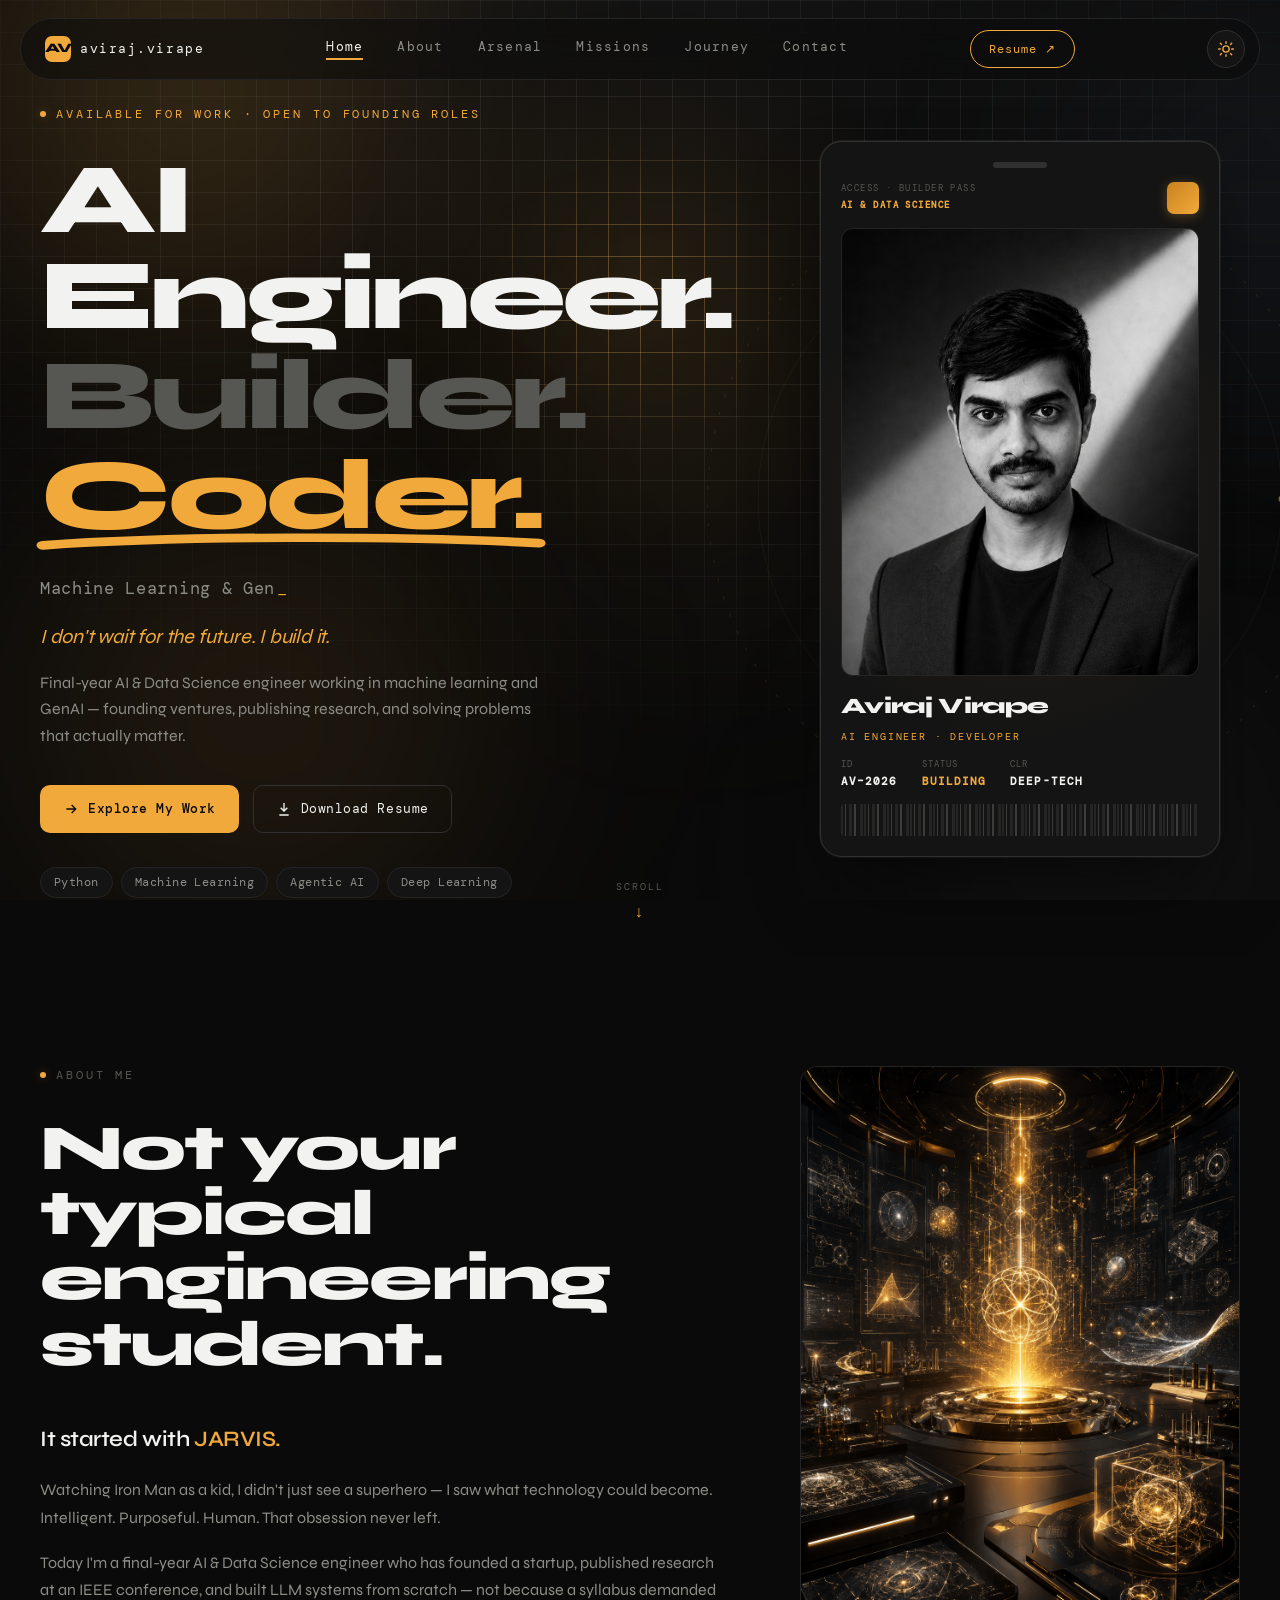
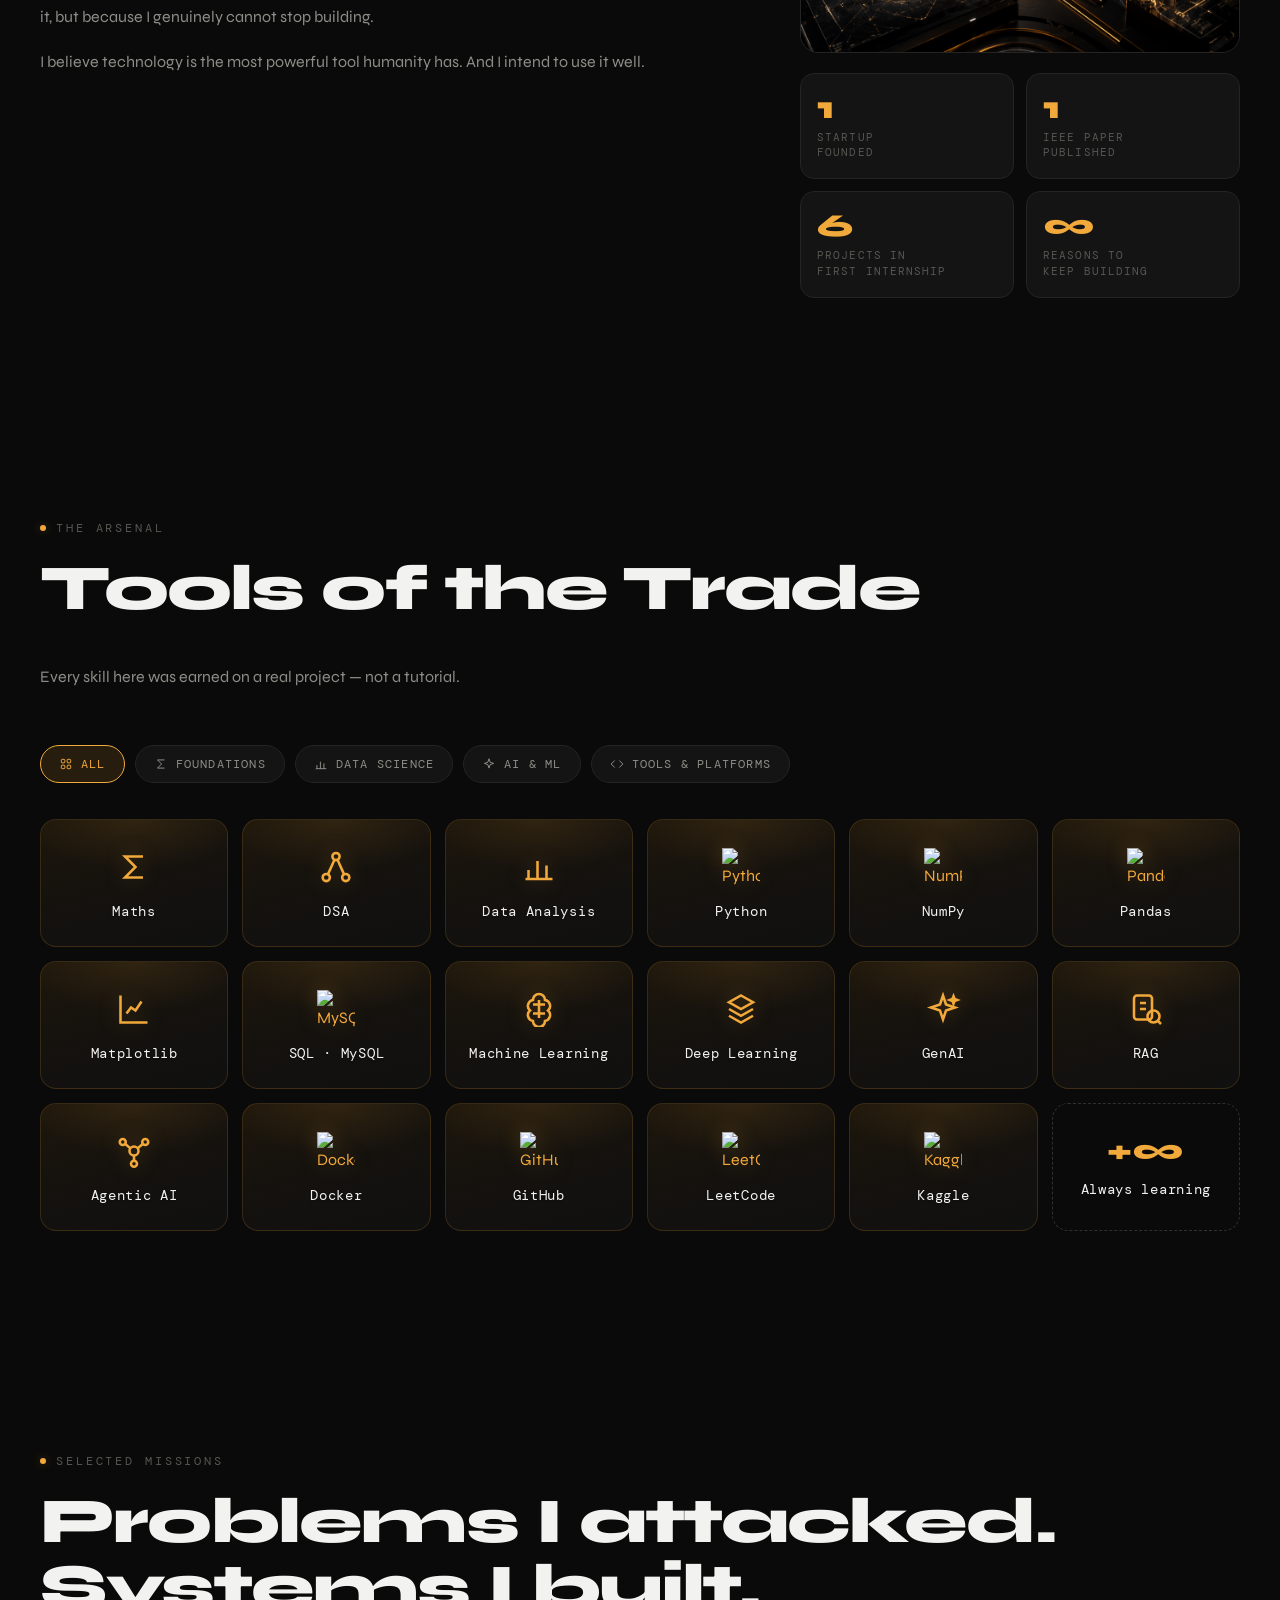
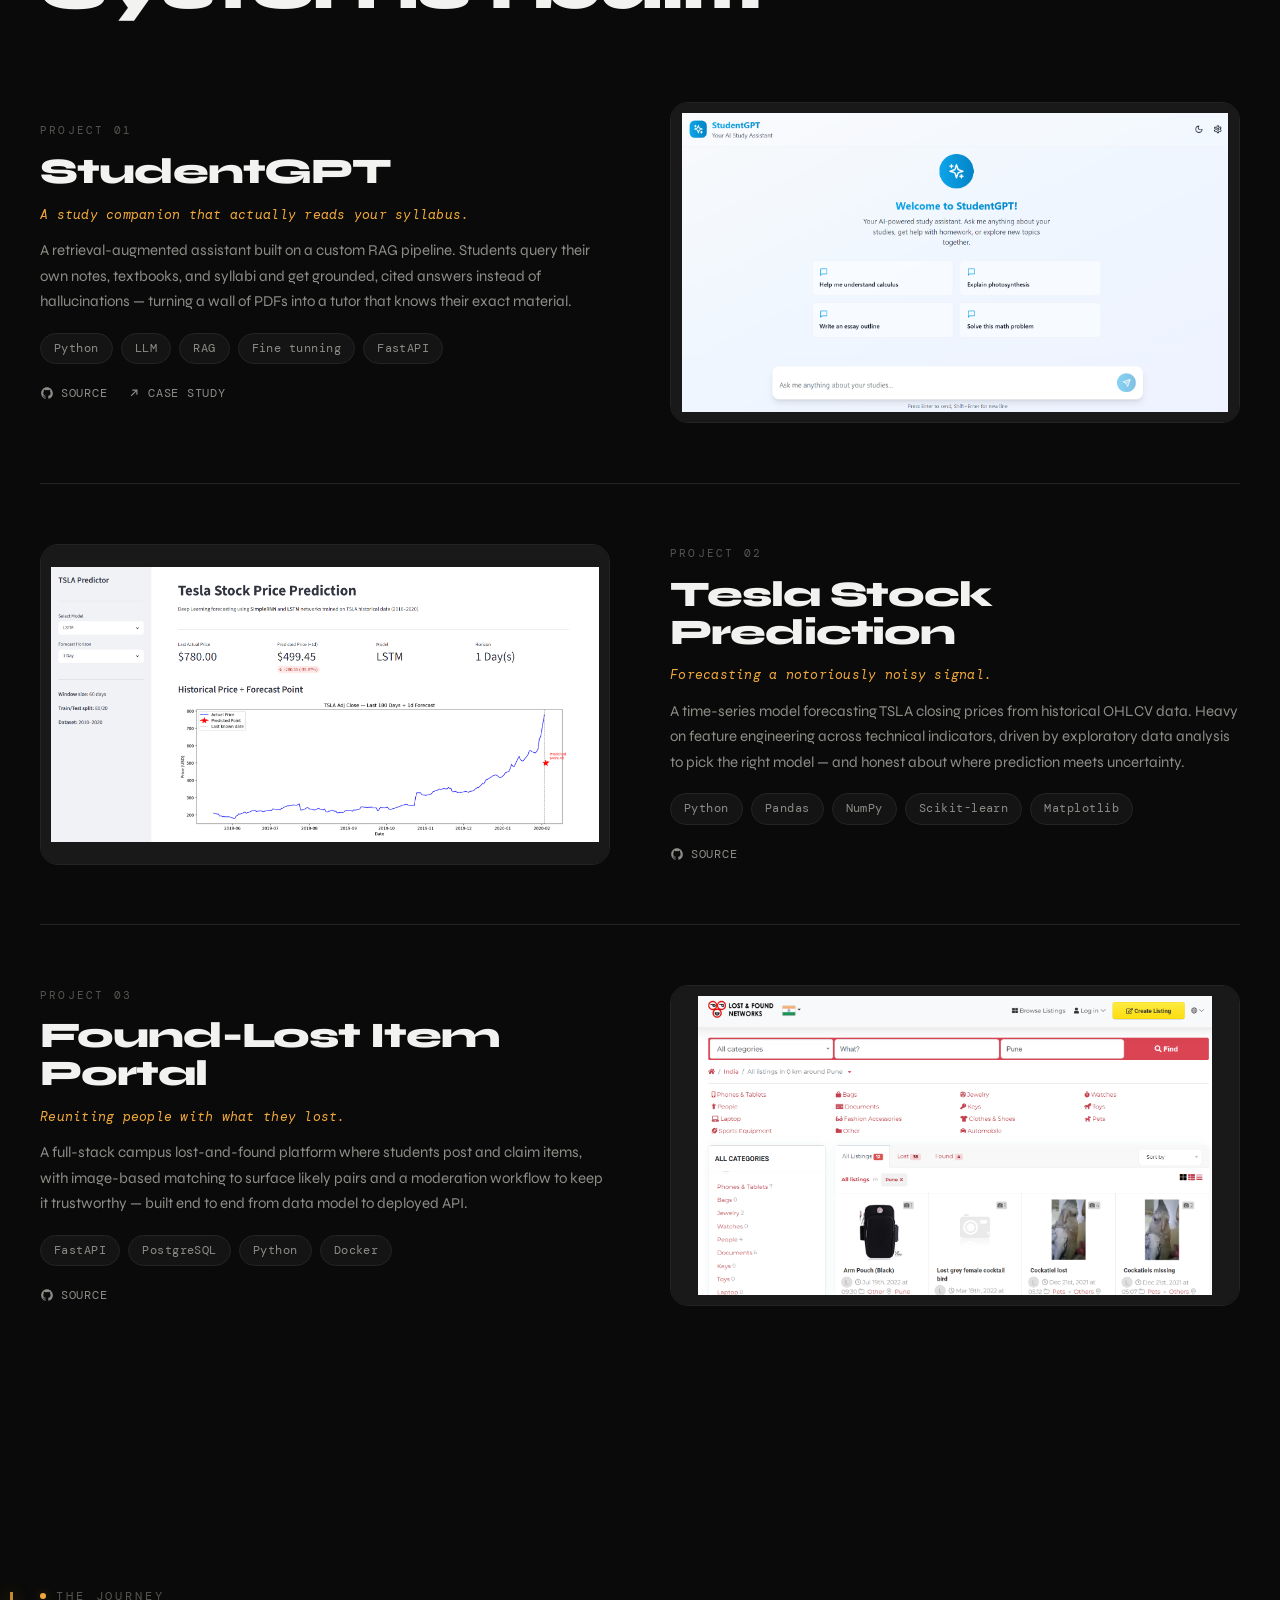
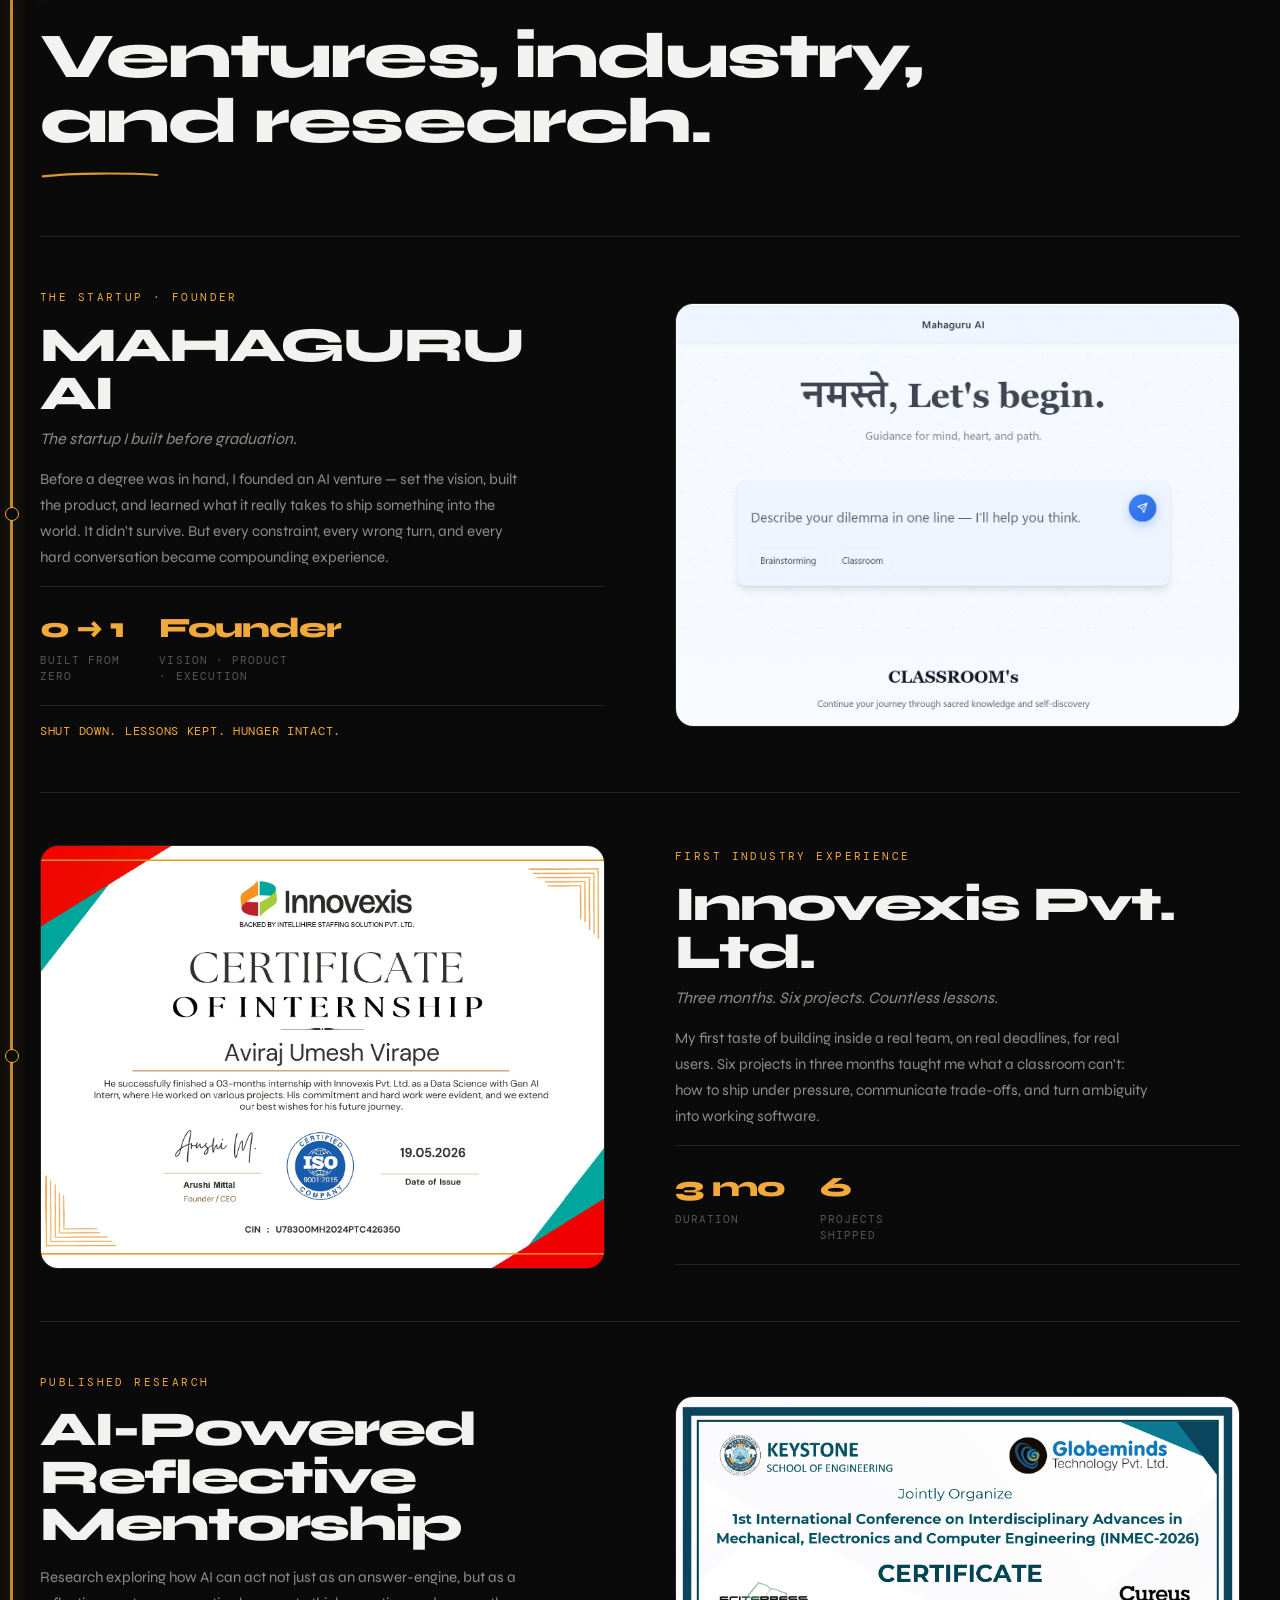
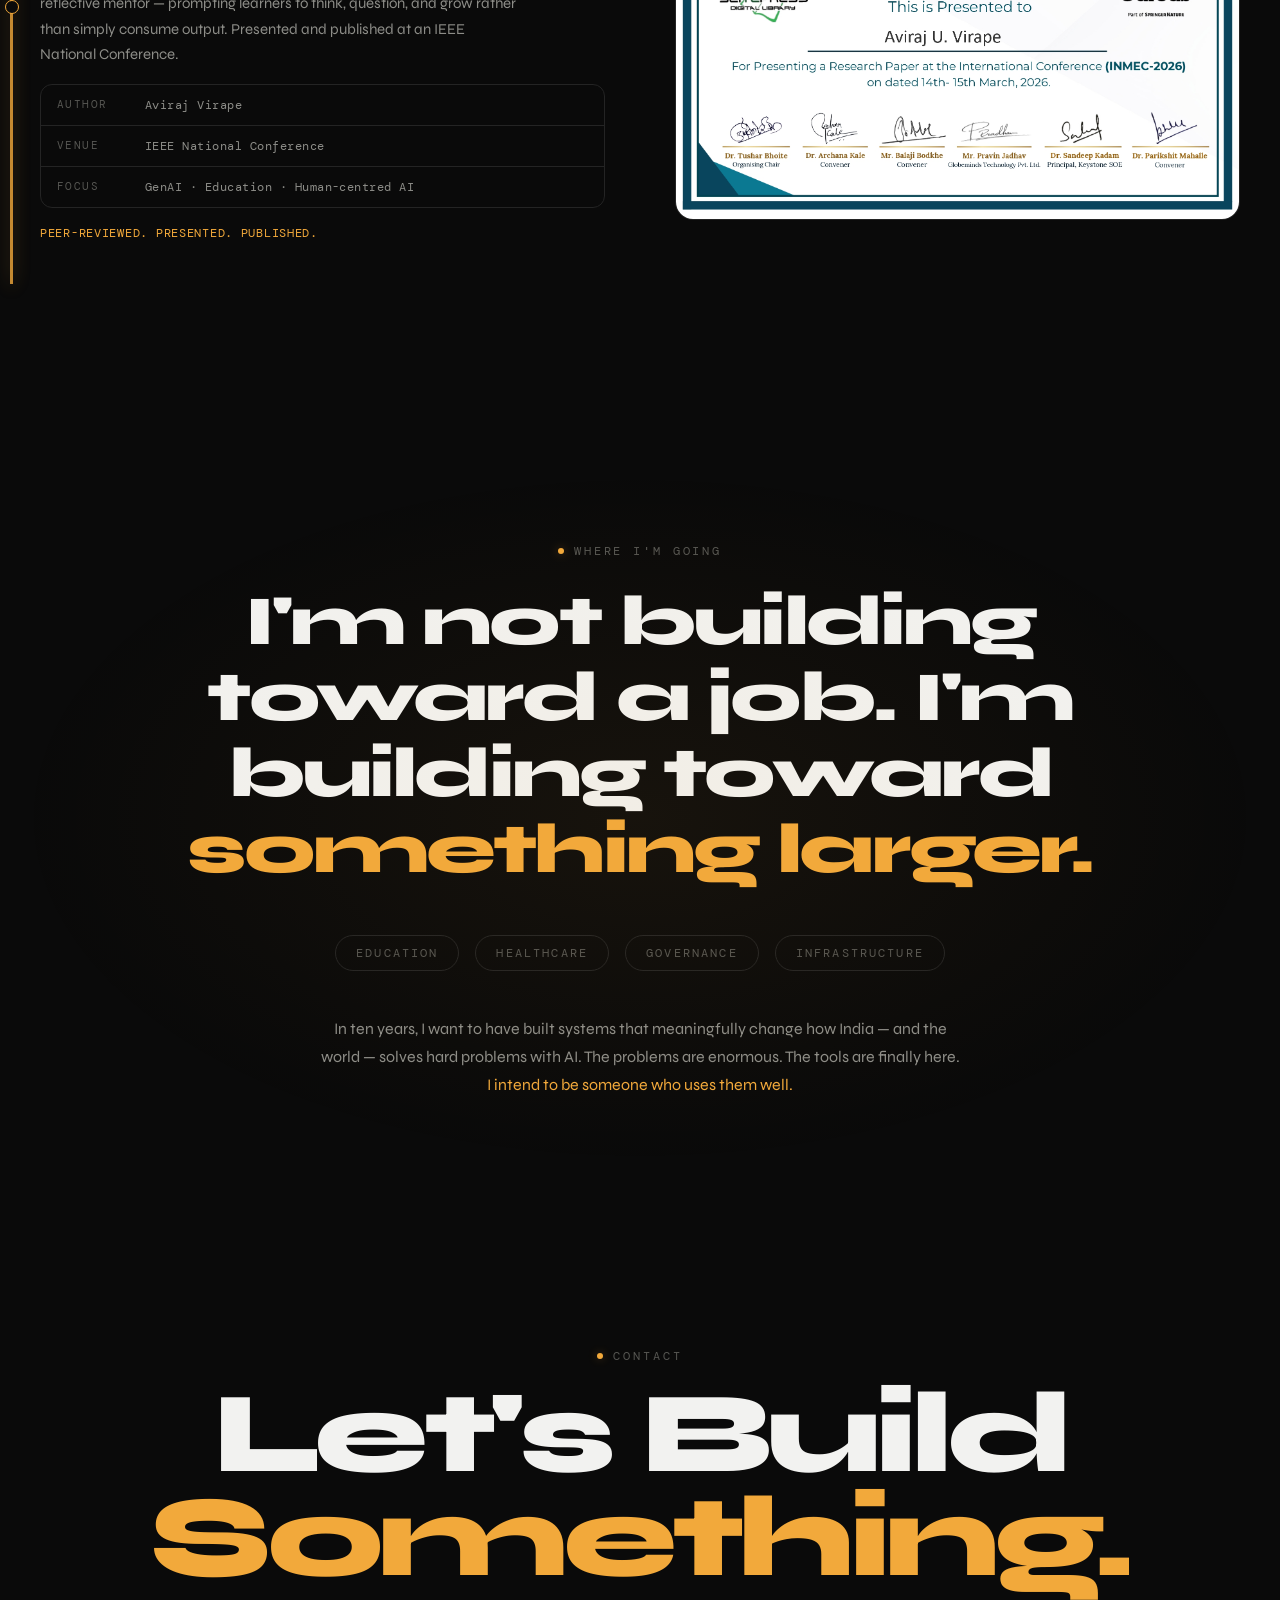
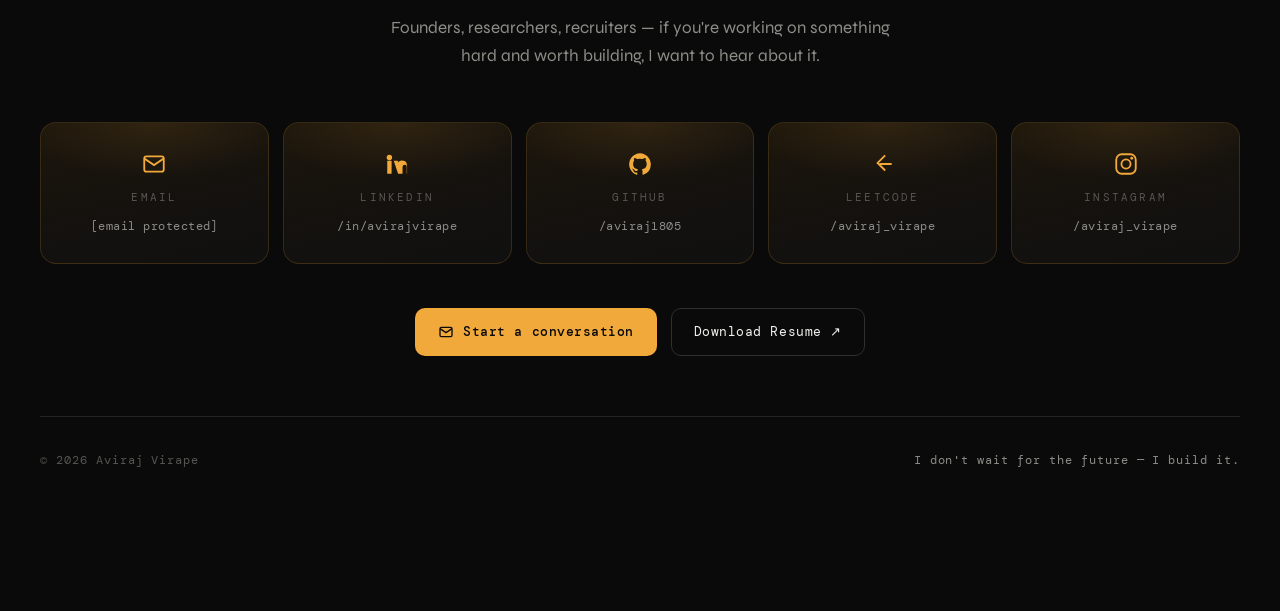
==== index.html @ 1e33f056 "Add theme toggle script and update button icons" ====
<!DOCTYPE html>
<html lang="en">
<head>
<meta charset="UTF-8" />
<meta name="viewport" content="width=device-width, initial-scale=1.0" />
<title>Aviraj Virape — AI Engineer · Builder · Founder</title>
<meta name="description" content="Aviraj Virape — Final-year AI &amp; Data Science engineer. Founder, IEEE-published researcher, builder of ML and GenAI systems." />
<link rel="stylesheet" href="css/style.css" />
<link rel="stylesheet" href="css/sections.css" />
<script>
  /* apply saved theme before first paint to avoid a flash */
  (function () {
    try {
      var t = localStorage.getItem('av_theme');
      if (t === 'light') document.documentElement.setAttribute('data-theme', 'light');
    } catch (e) {}
  })();
</script>
</head>
<body>

<!-- ===================== BACKGROUND ===================== -->
<div class="bg-layer" aria-hidden="true">
  <div class="bg-aurora">
    <div class="blob b1"></div>
    <div class="blob b2"></div>
    <div class="blob b3"></div>
    <div class="blob b4"></div>
    <div class="blob b5"></div>
  </div>
  <div class="bg-grid"></div>
  <div class="bg-grid-glow"></div>
  <div class="bg-cursor"></div>
  <div class="bg-particles" id="bgParticles"></div>
  <div class="bg-vignette"></div>
</div>

<!-- shared SVG filter defs -->
<svg width="0" height="0" style="position:absolute" aria-hidden="true">
  <defs>
    <filter id="swooshGlow" x="-50%" y="-300%" width="200%" height="700%">
      <feGaussianBlur stdDeviation="3.5"/>
    </filter>
  </defs>
</svg>

<!-- ===================== BOOT OVERLAY ===================== -->
<div class="boot" id="boot">
  <div class="boot__reactor"><div class="boot__core"></div></div>
  <div class="boot__lines" id="bootLines">
    <div class="boot__line" data-step="0">Initializing systems…</div>
  </div>
  <div class="boot__name" id="bootName">Aviraj Virape</div>
  <div class="boot__bar"><span id="bootBar"></span></div>
</div>

<!-- ===================== NAV ===================== -->
<nav class="nav" id="nav">
  <div class="nav__inner">
    <a href="#home" class="nav__logo"><span class="av">AV</span> aviraj.virape</a>
    <div class="nav__links" id="navLinks">
      <a class="nav__link" href="#home" data-sec="home">Home</a>
      <a class="nav__link" href="#about" data-sec="about">About</a>
      <a class="nav__link" href="#arsenal" data-sec="arsenal">Arsenal</a>
      <a class="nav__link" href="#missions" data-sec="missions">Missions</a>
      <a class="nav__link" href="#journey" data-sec="journey">Journey</a>
      <a class="nav__link" href="#contact" data-sec="contact">Contact</a>
    </div>
    <a class="nav__cta" href="https://drive.google.com/file/d/1mUGjSUHrKTfsiqO-nBWFhmG-vFfdRcrh/view?usp=sharing" target="_blank" rel="noopener">Resume ↗</a>
    <button class="nav__theme" id="themeToggle" type="button" aria-label="Toggle light or dark mode" title="Toggle theme">
      <svg class="ico-sun" viewBox="0 0 24 24" fill="none" stroke="currentColor" stroke-width="1.8" stroke-linecap="round"><circle cx="12" cy="12" r="4.2"/><path d="M12 2.2v2.2M12 19.6v2.2M4.4 4.4l1.6 1.6M18 18l1.6 1.6M2.2 12h2.2M19.6 12h2.2M4.4 19.6l1.6-1.6M18 6l1.6-1.6"/></svg>
      <svg class="ico-moon" viewBox="0 0 24 24" fill="none" stroke="currentColor" stroke-width="1.8" stroke-linecap="round" stroke-linejoin="round"><path d="M20 14.5A8 8 0 0 1 9.5 4a6.5 6.5 0 1 0 10.5 10.5Z"/></svg>
    </button>
    <div class="nav__burger" id="burger"><span></span><span></span><span></span></div>
  </div>
  <div class="nav__mobile" id="navMobile">
    <a href="#about">About</a>
    <a href="#arsenal">Arsenal</a>
    <a href="#missions">Missions</a>
    <a href="#journey">Journey</a>
    <a href="#contact">Contact</a>
    <a href="https://drive.google.com/file/d/1mUGjSUHrKTfsiqO-nBWFhmG-vFfdRcrh/view?usp=sharing" target="_blank" rel="noopener">Download Résumé ↗</a>
  </div>
</nav>

<!-- ===================== HERO ===================== -->
<section class="hero" id="home">
  <div class="wrap hero__grid">
    <div class="hero__col">
      <div class="hero__eyebrow hero__rise" data-d="1">
        <span class="label label--accent"><span class="dot"></span>Available for work · Open to founding roles</span>
      </div>

      <h1 class="hero__h1">
        <span class="l">AI Engineer.</span>
        <span class="l"><span class="muted">Builder.</span></span>
        <span class="l"><span class="amber amber--swoosh">Coder.<svg class="hero-swoosh" viewBox="0 0 320 24" preserveAspectRatio="none" aria-hidden="true"><path class="sw sw--glow" d="M8 16 C 90 7, 230 7, 312 14" style="opacity: 0"/><path class="sw" d="M8 16 C 90 7, 230 7, 312 14"/></svg></span></span>
      </h1>

      <div class="hero__type hero__rise" data-d="2">
        <span id="typed"></span><span class="cursor" id="cursor">_</span>
      </div>

      <p class="hero__quote hero__rise" data-d="3">I don't wait for the future. I build it.</p>

      <p class="hero__desc hero__rise" data-d="4">
        Final-year AI &amp; Data Science engineer working in machine learning and
        GenAI — founding ventures, publishing research, and solving problems
        that actually matter.
      </p>

      <div class="hero__cta hero__rise" data-d="5">
        <a class="btn btn--primary" href="#missions" >
          <svg viewBox="0 0 24 24" fill="none" stroke="currentColor" stroke-width="2"><path d="M5 12h14M13 6l6 6-6 6"/></svg>
          Explore My Work
        </a>
        <a class="btn btn--ghost" href="https://drive.google.com/file/d/1mUGjSUHrKTfsiqO-nBWFhmG-vFfdRcrh/view?usp=sharing" target="_blank" rel="noopener" >
          <svg viewBox="0 0 24 24" fill="none" stroke="currentColor" stroke-width="2"><path d="M12 3v12M7 10l5 5 5-5M5 21h14"/></svg>
          Download Resume
        </a>
      </div>

      <div class="hero__chips hero__rise" data-d="5">
        <div class="chips">
          <span class="chip">Python</span>
          <span class="chip">Machine Learning</span>
          <span class="chip">Agentic AI</span>
          <span class="chip">Deep Learning</span>
        </div>
      </div>
    </div>

    <!-- INTERACTIVE ID CARD -->
    <div class="hero__col idwrap">
      <svg class="hero-orbit" viewBox="0 0 600 600" aria-hidden="true">
        <g class="orbit">
          <circle class="ring ring--dash" cx="300" cy="300" r="284"/>
          <circle class="sat" cx="300" cy="16" r="4"/>
        </g>
        <g class="orbit orbit--rev">
          <circle class="ring ring--faint" cx="300" cy="300" r="238"/>
          <circle class="sat" cx="538" cy="300" r="3"/>
        </g>
      </svg>
      <div class="idcard" id="idcard">
        <div class="idcard__notch"></div>
        <div class="idcard__top">
          <div class="idcard__org">ACCESS · BUILDER PASS<br/><b>AI &amp; DATA SCIENCE</b></div>
          <div class="idcard__chip"></div>
        </div>
        <div class="frame idcard__photo" data-img="assets/profile.png">
          <img src="assets/profile.png" alt="Aviraj Virape" />
          <div class="frame__ph">
            <span class="pin">
              <svg viewBox="0 0 24 24" fill="none" stroke="currentColor" stroke-width="1.6"><circle cx="12" cy="8" r="4"/><path d="M4 21c0-4 4-6 8-6s8 2 8 6"/></svg>
            </span>
            <span>profile.jpg</span>
          </div>
        </div>
        <div class="idcard__name">Aviraj Virape</div>
        <div class="idcard__role">AI ENGINEER · DEVELOPER</div>
        <div class="idcard__meta">
          <div>ID<b>AV–2026</b></div>
          <div>STATUS<b style="color:var(--accent)">Building</b></div>
          <div>CLR<b>Deep-Tech</b></div>
        </div>
        <div class="idcard__barcode"></div>
      </div>
    </div>
  </div>

  <div class="scrollcue">
    <span>scroll</span><span class="arr">↓</span>
  </div>
</section>

<!-- ===================== ABOUT ===================== -->
<section class="about section-pad" id="about">
  <div class="wrap about__grid">
    <div class="about__story">
      <span class="label reveal"><span class="dot"></span>About Me</span>
      <h2 class="section-title reveal" data-d="1">Not your typical<br/>engineering student.</h2>
      <p class="lead reveal" data-d="2">It started with <span class="amber">JARVIS.</span></p>
      <p class="reveal" data-d="2">
        Watching Iron Man as a kid, I didn't just see a superhero — I saw what
        technology could become. Intelligent. Purposeful. Human. That obsession
        never left.
      </p>
      <p class="reveal" data-d="3">
        Today I'm a final-year AI &amp; Data Science engineer who has founded a
        startup, published research at an IEEE conference, and built LLM systems
        from scratch — not because a syllabus demanded it, but because I
        genuinely cannot stop building.
      </p>
      <p class="reveal" data-d="3">
        I believe technology is the most powerful tool humanity has. And I
        intend to use it well.
      </p>
    </div>

    <div class="about__side">
      <div class="frame about__photo reveal" data-d="2" data-img="assets/profile-large.png">
          <img src="assets/profile-large.png" alt="Aviraj Virape" loading="lazy" decoding="async" />
        <div class="frame__ph">
          <span class="pin">
            <svg viewBox="0 0 24 24" fill="none" stroke="currentColor" stroke-width="1.6"><circle cx="12" cy="8" r="4"/><path d="M4 21c0-4 4-6 8-6s8 2 8 6"/></svg>
          </span>
          <span>profile-large.jpg</span>
        </div>
      </div>
      <div class="statgrid reveal" data-d="3">
        <div class="stat"><div class="stat__n">1</div><div class="stat__l">Startup<br/>founded</div></div>
        <div class="stat"><div class="stat__n">1</div><div class="stat__l">IEEE paper<br/>published</div></div>
        <div class="stat"><div class="stat__n">6</div><div class="stat__l">Projects in<br/>first internship</div></div>
        <div class="stat"><div class="stat__n">∞</div><div class="stat__l">Reasons to<br/>keep building</div></div>
      </div>
    </div>
  </div>
</section>

<!-- ===================== ARSENAL ===================== -->
<section class="arsenal section-pad" id="arsenal">
  <div class="wrap">
    <div class="section-head">
      <span class="label reveal"><span class="dot"></span>The Arsenal</span>
      <h2 class="section-title reveal" data-d="1">Tools of the Trade</h2>
      <p class="section-sub reveal" data-d="2">Every skill here was earned on a real project — not a tutorial.</p>
    </div>

    <div class="ars-filters reveal" data-d="2">
      <button class="ars-pill is-on" data-cat="all" type="button">
        <svg viewBox="0 0 24 24" fill="none" stroke="currentColor" stroke-width="1.7"><rect x="4" y="4" width="6" height="6" rx="1.5"/><rect x="14" y="4" width="6" height="6" rx="1.5"/><rect x="4" y="14" width="6" height="6" rx="1.5"/><rect x="14" y="14" width="6" height="6" rx="1.5"/></svg>
        All
      </button>
      <button class="ars-pill" data-cat="foundations" type="button">
        <svg viewBox="0 0 24 24" fill="none" stroke="currentColor" stroke-width="1.7"><path d="M18 5H6l7 7-7 7h12"/></svg>
        Foundations
      </button>
      <button class="ars-pill" data-cat="data" type="button">
        <svg viewBox="0 0 24 24" fill="none" stroke="currentColor" stroke-width="1.7"><path d="M5 20v-6M11 20V8M17 20v-9M3 20h18"/></svg>
        Data Science
      </button>
      <button class="ars-pill" data-cat="ai" type="button">
        <svg viewBox="0 0 24 24" fill="none" stroke="currentColor" stroke-width="1.7"><path d="M12 3l2 6 6 2-6 2-2 6-2-6-6-2 6-2 2-6Z"/></svg>
        AI &amp; ML
      </button>
      <button class="ars-pill" data-cat="tools" type="button">
        <svg viewBox="0 0 24 24" fill="none" stroke="currentColor" stroke-width="1.7"><path d="M16 18l6-6-6-6M8 6l-6 6 6 6"/></svg>
        Tools &amp; Platforms
      </button>
    </div>

    <div class="ars-tiles reveal" data-d="3">
      <div class="ars-tile" data-cat="foundations" style="--i:0">
        <span class="ars-tile__icon"><svg viewBox="0 0 24 24" fill="none" stroke="currentColor" stroke-width="1.7"><path d="M18 5H6l7 7-7 7h12"/></svg></span>
        <span class="ars-tile__name">Maths</span>
      </div>
      <div class="ars-tile" data-cat="foundations" style="--i:1">
        <span class="ars-tile__icon"><svg viewBox="0 0 24 24" fill="none" stroke="currentColor" stroke-width="1.7"><circle cx="12" cy="5" r="2.4"/><circle cx="5.5" cy="19" r="2.4"/><circle cx="18.5" cy="19" r="2.4"/><path d="M11 7.2 6.6 16.9M13 7.2l4.4 9.7"/></svg></span>
        <span class="ars-tile__name">DSA</span>
      </div>
      <div class="ars-tile" data-cat="foundations" style="--i:2">
        <span class="ars-tile__icon"><svg viewBox="0 0 24 24" fill="none" stroke="currentColor" stroke-width="1.7"><path d="M5 20v-6M11 20V8M17 20v-9M3 20h18"/></svg></span>
        <span class="ars-tile__name">Data Analysis</span>
      </div>
      <div class="ars-tile" data-cat="data" style="--i:3">
        <span class="ars-tile__icon"><img src="https://cdn.simpleicons.org/python/f2a93b" alt="Python" loading="lazy"/></span>
        <span class="ars-tile__name">Python</span>
      </div>
      <div class="ars-tile" data-cat="data" style="--i:4">
        <span class="ars-tile__icon"><img src="https://cdn.simpleicons.org/numpy/f2a93b" alt="NumPy" loading="lazy"/></span>
        <span class="ars-tile__name">NumPy</span>
      </div>
      <div class="ars-tile" data-cat="data" style="--i:5">
        <span class="ars-tile__icon"><img src="https://cdn.simpleicons.org/pandas/f2a93b" alt="Pandas" loading="lazy"/></span>
        <span class="ars-tile__name">Pandas</span>
      </div>
      <div class="ars-tile" data-cat="data" style="--i:6">
        <span class="ars-tile__icon"><svg viewBox="0 0 24 24" fill="none" stroke="currentColor" stroke-width="1.7"><path d="M3 3v18h18"/><path d="M7 15l3-4 3 2 4-6"/></svg></span>
        <span class="ars-tile__name">Matplotlib</span>
      </div>
      <div class="ars-tile" data-cat="data" style="--i:7">
        <span class="ars-tile__icon"><img src="https://cdn.simpleicons.org/mysql/f2a93b" alt="MySQL" loading="lazy"/></span>
        <span class="ars-tile__name">SQL · MySQL</span>
      </div>
      <div class="ars-tile" data-cat="ai" style="--i:8">
        <span class="ars-tile__icon"><svg viewBox="0 0 24 24" fill="none" stroke="currentColor" stroke-width="1.7"><path d="M12 2a4 4 0 0 0-4 4 4 4 0 0 0-2 7 4 4 0 0 0 2 7 4 4 0 0 0 8 0 4 4 0 0 0 2-7 4 4 0 0 0-2-7 4 4 0 0 0-4-4Z"/><path d="M12 6v12M8 9h8M8 15h8"/></svg></span>
        <span class="ars-tile__name">Machine Learning</span>
      </div>
      <div class="ars-tile" data-cat="ai" style="--i:9">
        <span class="ars-tile__icon"><svg viewBox="0 0 24 24" fill="none" stroke="currentColor" stroke-width="1.7"><path d="M12 3l8 4.5-8 4.5-8-4.5L12 3Z"/><path d="M4 12l8 4.5 8-4.5M4 16.5 12 21l8-4.5"/></svg></span>
        <span class="ars-tile__name">Deep Learning</span>
      </div>
      <div class="ars-tile" data-cat="ai" style="--i:10">
        <span class="ars-tile__icon"><svg viewBox="0 0 24 24" fill="none" stroke="currentColor" stroke-width="1.7"><path d="M12 3l2 6 6 2-6 2-2 6-2-6-6-2 6-2 2-6Z"/><path d="M19 3.5l.7 1.8 1.8.7-1.8.7-.7 1.8-.7-1.8-1.8-.7 1.8-.7.7-1.8Z"/></svg></span>
        <span class="ars-tile__name">GenAI</span>
      </div>
      <div class="ars-tile" data-cat="ai" style="--i:11">
        <span class="ars-tile__icon"><svg viewBox="0 0 24 24" fill="none" stroke="currentColor" stroke-width="1.7"><rect x="4" y="3" width="12" height="16" rx="2"/><path d="M8 8h4M8 12h4"/><circle cx="17" cy="17" r="4"/><path d="m20 20 2 2"/></svg></span>
        <span class="ars-tile__name">RAG</span>
      </div>
      <div class="ars-tile" data-cat="ai" style="--i:12">
        <span class="ars-tile__icon"><svg viewBox="0 0 24 24" fill="none" stroke="currentColor" stroke-width="1.7"><circle cx="12" cy="12" r="3"/><circle cx="4.5" cy="6" r="2"/><circle cx="19.5" cy="6" r="2"/><circle cx="12" cy="20.5" r="2"/><path d="M6.2 7.3 9.8 10.4M17.8 7.3 14.2 10.4M12 15v3.5"/></svg></span>
        <span class="ars-tile__name">Agentic AI</span>
      </div>
      <div class="ars-tile" data-cat="tools" style="--i:13">
        <span class="ars-tile__icon"><img src="https://cdn.simpleicons.org/docker/f2a93b" alt="Docker" loading="lazy"/></span>
        <span class="ars-tile__name">Docker</span>
      </div>
      <div class="ars-tile" data-cat="tools" style="--i:14">
        <span class="ars-tile__icon"><img src="https://cdn.simpleicons.org/github/f2a93b" alt="GitHub" loading="lazy"/></span>
        <span class="ars-tile__name">GitHub</span>
      </div>
      <div class="ars-tile" data-cat="tools" style="--i:15">
        <span class="ars-tile__icon"><img src="https://cdn.simpleicons.org/leetcode/f2a93b" alt="LeetCode" loading="lazy"/></span>
        <span class="ars-tile__name">LeetCode</span>
      </div>
      <div class="ars-tile" data-cat="tools" style="--i:16">
        <span class="ars-tile__icon"><img src="https://cdn.simpleicons.org/kaggle/f2a93b" alt="Kaggle" loading="lazy"/></span>
        <span class="ars-tile__name">Kaggle</span>
      </div>
      <div class="ars-tile ars-tile--more" data-cat="all" style="--i:17">
        <span class="ars-tile__plus">+∞</span>
        <span class="ars-tile__name">Always learning</span>
      </div>
    </div>
  </div>
</section>

<!-- ===================== MISSIONS ===================== -->
<section class="missions section-pad" id="missions">
  <div class="wrap">
    <div class="section-head">
      <span class="label reveal" ><span class="dot"></span>Selected Missions</span>
      <h2 class="section-title reveal" data-d="1">Problems I attacked.<br/>Systems I built.</h2>
    </div>

    <!-- Mission 01 -->
    <article class="mission">
      <div class="frame mission__media reveal" data-img="assets/projects/studentgpt.png">
          <img src="assets/projects/studentgpt.png" alt="StudentGPT" loading="lazy" decoding="async" />
        <div class="frame__ph">
          <span class="pin"><svg viewBox="0 0 24 24" fill="none" stroke="currentColor" stroke-width="1.6"><rect x="3" y="4" width="18" height="14" rx="2"/><path d="M8 21h8M12 18v3"/></svg></span>
          <span>projects/studentgpt.png</span>
        </div>
      </div>
      <div class="mission__body reveal" data-d="1">
        <div class="mission__no">Project 01</div>
        <h3 class="mission__title">StudentGPT</h3>
        <div class="mission__tag">A study companion that actually reads your syllabus.</div>
        <p class="mission__desc">
          A retrieval-augmented assistant built on a custom RAG pipeline. Students
          query their own notes, textbooks, and syllabi and get grounded, cited
          answers instead of hallucinations — turning a wall of PDFs into a tutor
          that knows their exact material.
        </p>
        <div class="mission__stack chips">
          <span class="chip">Python</span><span class="chip">LLM</span><span class="chip">RAG</span>
          <span class="chip">Fine tunning</span><span class="chip">FastAPI</span>
        </div>
        <div class="mission__links">
          <a class="mission__link" href="https://github.com/aviraj1805" target="_blank" rel="noopener">
            <svg viewBox="0 0 24 24" fill="currentColor"><path d="M12 2C6.5 2 2 6.6 2 12.3c0 4.5 2.9 8.4 6.8 9.7.5.1.7-.2.7-.5v-1.7c-2.8.6-3.4-1.4-3.4-1.4-.5-1.2-1.1-1.5-1.1-1.5-.9-.6.1-.6.1-.6 1 .1 1.5 1 1.5 1 .9 1.6 2.4 1.1 3 .9.1-.7.3-1.1.6-1.4-2.2-.3-4.6-1.1-4.6-5 0-1.1.4-2 1-2.7-.1-.3-.4-1.3.1-2.7 0 0 .8-.3 2.7 1a9.3 9.3 0 0 1 5 0c1.9-1.3 2.7-1 2.7-1 .5 1.4.2 2.4.1 2.7.6.7 1 1.6 1 2.7 0 3.9-2.3 4.7-4.6 5 .4.3.7.9.7 1.9v2.8c0 .3.2.6.7.5A10.3 10.3 0 0 0 22 12.3C22 6.6 17.5 2 12 2Z"/></svg>
            Source
          </a>
          <a class="mission__link" href="#contact">
            <svg viewBox="0 0 24 24" fill="none" stroke="currentColor" stroke-width="2"><path d="M7 17 17 7M9 7h8v8"/></svg>
            Case study
          </a>
        </div>
      </div>
    </article>

    <!-- Mission 02 -->
    <article class="mission">
      <div class="frame mission__media reveal" data-img="assets/projects/tesla.png">
          <img src="assets/projects/tesla.png" alt="Tesla Stock Prediction" loading="lazy" decoding="async" />
        <div class="frame__ph">
          <span class="pin"><svg viewBox="0 0 24 24" fill="none" stroke="currentColor" stroke-width="1.6"><path d="M3 17l5-6 4 3 6-8"/><path d="M3 21h18"/></svg></span>
          <span>projects/tesla.png</span>
        </div>
      </div>
      <div class="mission__body reveal" data-d="1">
        <div class="mission__no">Project 02</div>
        <h3 class="mission__title">Tesla Stock Prediction</h3>
        <div class="mission__tag">Forecasting a notoriously noisy signal.</div>
        <p class="mission__desc">
          A time-series model forecasting TSLA closing prices from historical
          OHLCV data. Heavy on feature engineering across technical indicators,
          driven by exploratory data analysis to pick the right model — and
          honest about where prediction meets uncertainty.
        </p>
        <div class="mission__stack chips">
          <span class="chip">Python</span><span class="chip">Pandas</span><span class="chip">NumPy</span>
          <span class="chip">Scikit-learn</span><span class="chip">Matplotlib</span>
        </div>
        <div class="mission__links">
          <a class="mission__link" href="https://github.com/aviraj1805" target="_blank" rel="noopener">
            <svg viewBox="0 0 24 24" fill="currentColor"><path d="M12 2C6.5 2 2 6.6 2 12.3c0 4.5 2.9 8.4 6.8 9.7.5.1.7-.2.7-.5v-1.7c-2.8.6-3.4-1.4-3.4-1.4-.5-1.2-1.1-1.5-1.1-1.5-.9-.6.1-.6.1-.6 1 .1 1.5 1 1.5 1 .9 1.6 2.4 1.1 3 .9.1-.7.3-1.1.6-1.4-2.2-.3-4.6-1.1-4.6-5 0-1.1.4-2 1-2.7-.1-.3-.4-1.3.1-2.7 0 0 .8-.3 2.7 1a9.3 9.3 0 0 1 5 0c1.9-1.3 2.7-1 2.7-1 .5 1.4.2 2.4.1 2.7.6.7 1 1.6 1 2.7 0 3.9-2.3 4.7-4.6 5 .4.3.7.9.7 1.9v2.8c0 .3.2.6.7.5A10.3 10.3 0 0 0 22 12.3C22 6.6 17.5 2 12 2Z"/></svg>
            Source
          </a>
        </div>
      </div>
    </article>

    <!-- Mission 03 -->
    <article class="mission">
      <div class="frame mission__media reveal" data-img="assets/projects/found-lost.png">
          <img src="assets/projects/found-lost.png" alt="Found-Lost Item Portal" loading="lazy" decoding="async" />
        <div class="frame__ph">
          <span class="pin"><svg viewBox="0 0 24 24" fill="none" stroke="currentColor" stroke-width="1.6"><circle cx="11" cy="11" r="7"/><path d="M21 21l-4.3-4.3"/></svg></span>
          <span>projects/found-lost.png</span>
        </div>
      </div>
      <div class="mission__body reveal" data-d="1">
        <div class="mission__no">Project 03</div>
        <h3 class="mission__title">Found-Lost Item Portal</h3>
        <div class="mission__tag">Reuniting people with what they lost.</div>
        <p class="mission__desc">
          A full-stack campus lost-and-found platform where students post and
          claim items, with image-based matching to surface likely pairs and a
          moderation workflow to keep it trustworthy — built end to end from data
          model to deployed API.
        </p>
        <div class="mission__stack chips">
          <span class="chip">FastAPI</span><span class="chip">PostgreSQL</span><span class="chip">Python</span>
          <span class="chip">Docker</span>
        </div>
        <div class="mission__links">
          <a class="mission__link" href="https://github.com/aviraj1805" target="_blank" rel="noopener">
            <svg viewBox="0 0 24 24" fill="currentColor"><path d="M12 2C6.5 2 2 6.6 2 12.3c0 4.5 2.9 8.4 6.8 9.7.5.1.7-.2.7-.5v-1.7c-2.8.6-3.4-1.4-3.4-1.4-.5-1.2-1.1-1.5-1.1-1.5-.9-.6.1-.6.1-.6 1 .1 1.5 1 1.5 1 .9 1.6 2.4 1.1 3 .9.1-.7.3-1.1.6-1.4-2.2-.3-4.6-1.1-4.6-5 0-1.1.4-2 1-2.7-.1-.3-.4-1.3.1-2.7 0 0 .8-.3 2.7 1a9.3 9.3 0 0 1 5 0c1.9-1.3 2.7-1 2.7-1 .5 1.4.2 2.4.1 2.7.6.7 1 1.6 1 2.7 0 3.9-2.3 4.7-4.6 5 .4.3.7.9.7 1.9v2.8c0 .3.2.6.7.5A10.3 10.3 0 0 0 22 12.3C22 6.6 17.5 2 12 2Z"/></svg>
            Source
          </a>
        </div>
      </div>
    </article>
  </div>
</section>

<!-- ===================== JOURNEY (Mahaguru / Innovexis / Research) ===================== -->
<section class="journey section-pad" id="journey">
  <div class="wrap">
    <div class="circuit" aria-hidden="true">
      <svg viewBox="0 0 2 1000" preserveAspectRatio="none"><path id="circuitPath" d="M1 0 V 1000" vector-effect="non-scaling-stroke"/></svg>
      <span class="circuit-head" id="circuitHead"></span>
    </div>
    <div class="section-head">
      <span class="label reveal" ><span class="dot"></span>The Journey</span>
      <h2 class="section-title reveal" data-d="1">Ventures, industry,<br/>and research.</h2>
    </div>

    <!-- Mahaguru AI -->
    <div class="feature reveal" data-d="1">
      <div class="feature__grid">
        <div class="feature__body">
          <span class="feature__kicker">The Startup · Founder</span>
          <h3 class="feature__title">MAHAGURU AI</h3>
          <p class="feature__sub">The startup I built before graduation.</p>
          <p class="feature__text">
            Before a degree was in hand, I founded an AI venture — set the vision,
            built the product, and learned what it really takes to ship something
            into the world. It didn't survive. But every constraint, every wrong
            turn, and every hard conversation became compounding experience.
          </p>
          <div class="feature__metrics">
            <div class="feature__metric"><div class="n">0 → 1</div><div class="l">Built from<br/>zero</div></div>
            <div class="feature__metric"><div class="n">Founder</div><div class="l">Vision · Product<br/>· Execution</div></div>
          </div>
          <div class="feature__tagline">Shut down. Lessons kept. Hunger intact.</div>
        </div>
        <div class="feature__media">
          <div class="frame" data-img="assets/mahaguru.png">
          <img src="assets/mahaguru.png" alt="Mahaguru AI" loading="lazy" decoding="async" />
            <div class="frame__ph">
              <span class="pin"><svg viewBox="0 0 24 24" fill="none" stroke="currentColor" stroke-width="1.6"><path d="M12 3l8 4.5v9L12 21l-8-4.5v-9L12 3Z"/><path d="M12 12v9M12 12 4 7.5M12 12l8-4.5"/></svg></span>
              <span>mahaguru.png — logo / product shot</span>
            </div>
          </div>
        </div>
      </div>
    </div>

    <!-- Innovexis -->
    <div class="feature feature--flip reveal" data-d="2">
      <div class="feature__grid">
        <div class="feature__body">
          <span class="feature__kicker">First Industry Experience</span>
          <h3 class="feature__title">Innovexis Pvt. Ltd.</h3>
          <p class="feature__sub">Three months. Six projects. Countless lessons.</p>
          <p class="feature__text">
            My first taste of building inside a real team, on real deadlines, for
            real users. Six projects in three months taught me what a classroom
            can't: how to ship under pressure, communicate trade-offs, and turn
            ambiguity into working software.
          </p>
          <div class="feature__metrics">
            <div class="feature__metric"><div class="n">3 mo</div><div class="l">Duration</div></div>
            <div class="feature__metric"><div class="n">6</div><div class="l">Projects<br/>shipped</div></div>
          </div>
        </div>
        <div class="feature__media">
          <div class="frame" data-img="assets/innovexis.jpg">
          <img src="assets/innovexis.jpg" alt="Innovexis internship certificate" loading="lazy" decoding="async" />
            <div class="frame__ph">
              <span class="pin"><svg viewBox="0 0 24 24" fill="none" stroke="currentColor" stroke-width="1.6"><rect x="3" y="4" width="18" height="14" rx="2"/><path d="M8 20h8"/></svg></span>
              <span>innovexis.jpg — internship certificate</span>
            </div>
          </div>
        </div>
      </div>
    </div>

    <!-- Research -->
    <div class="feature reveal" data-d="3">
      <div class="feature__grid">
        <div class="feature__body">
          <span class="feature__kicker">Published Research</span>
          <h3 class="feature__title">AI-Powered Reflective Mentorship</h3>
          <p class="feature__text">
            Research exploring how AI can act not just as an answer-engine, but as
            a reflective mentor — prompting learners to think, question, and grow
            rather than simply consume output. Presented and published at an IEEE
            National Conference.
          </p>
          <div class="pub">
            <div class="pub__row"><span class="pub__k">Author</span><span class="pub__v">Aviraj Virape</span></div>
            <div class="pub__row"><span class="pub__k">Venue</span><span class="pub__v">IEEE National Conference</span></div>
            <div class="pub__row"><span class="pub__k">Focus</span><span class="pub__v">GenAI · Education · Human-centred AI</span></div>
          </div>
          <div class="feature__tagline">Peer-reviewed. Presented. Published.</div>
        </div>
        <div class="feature__media">
          <div class="frame" data-img="assets/ieee-certificate.jpg">
          <img src="assets/ieee-certificate.jpg" alt="IEEE conference certificate" loading="lazy" decoding="async" />
            <div class="frame__ph">
              <span class="pin"><svg viewBox="0 0 24 24" fill="none" stroke="currentColor" stroke-width="1.6"><circle cx="12" cy="9" r="5"/><path d="M9 13l-1.5 7L12 18l4.5 2L15 13"/></svg></span>
              <span>ieee-certificate.jpg — IEEE certificate</span>
            </div>
          </div>
        </div>
      </div>
    </div>
  </div>
</section>

<!-- ===================== VISION ===================== -->
<section class="vision" id="vision">
  <div class="wrap">
    <span class="label reveal" ><span class="dot"></span>Where I'm Going</span>
    <h2 class="vision__big reveal" data-d="1">
      I'm not building toward a job. I'm building toward
      <span class="amber">something larger.</span>
    </h2>
    <div class="vision__domains">
      <span class="vision__domain reveal" data-d="1">Education</span>
      <span class="vision__domain reveal" data-d="2">Healthcare</span>
      <span class="vision__domain reveal" data-d="3">Governance</span>
      <span class="vision__domain reveal" data-d="4">Infrastructure</span>
    </div>
    <p class="vision__coda reveal" data-d="2">
      In ten years, I want to have built systems that meaningfully change how
      India — and the world — solves hard problems with AI. The problems are
      enormous. The tools are finally here. <span class="accent-text">I intend to be someone who uses them well.</span>
    </p>
  </div>
</section>

<!-- ===================== CONTACT ===================== -->
<section class="contact section-pad" id="contact">
  <div class="wrap">
    <span class="label reveal" ><span class="dot"></span>Contact</span>
    <h2 class="contact__title reveal" data-d="1">Let's Build<br/><span class="amber">Something.</span></h2>
    <p class="contact__sub reveal" data-d="2">
      Founders, researchers, recruiters — if you're working on something hard and
      worth building, I want to hear about it.
    </p>

    <div class="contact__links">
      <a class="clink reveal" data-d="1" href="/cdn-cgi/l/email-protection#b4c2ddc6d5c4d1d5c2ddc6d5def4d3d9d5ddd89ad7dbd9">
        <svg viewBox="0 0 24 24" fill="none" stroke="currentColor" stroke-width="1.7"><rect x="3" y="5" width="18" height="14" rx="2"/><path d="m3 7 9 6 9-6"/></svg>
        <span class="k">Email</span><span class="v"><span class="__cf_email__" data-cfemail="9aecf3e8fbeafffbecf3e8fbf0dafdf7fbf3f6b4f9f5f7">[email&#160;protected]</span></span>
      </a>
      <a class="clink reveal" data-d="2" href="https://www.linkedin.com/in/avirajvirape/" target="_blank" rel="noopener">
        <svg viewBox="0 0 24 24" fill="currentColor"><path d="M4.98 3.5a2.5 2.5 0 1 1 0 5 2.5 2.5 0 0 1 0-5ZM3 9h4v12H3zM9 9h3.8v1.7h.1c.5-1 1.8-2 3.7-2 4 0 4.7 2.6 4.7 6V21H21v-5.3c0-1.3 0-3-1.8-3s-2.1 1.4-2.1 2.9V21H13z"/></svg>
        <span class="k">LinkedIn</span><span class="v">/in/avirajvirape</span>
      </a>
      <a class="clink reveal" data-d="3" href="https://github.com/aviraj1805" target="_blank" rel="noopener">
        <svg viewBox="0 0 24 24" fill="currentColor"><path d="M12 2C6.5 2 2 6.6 2 12.3c0 4.5 2.9 8.4 6.8 9.7.5.1.7-.2.7-.5v-1.7c-2.8.6-3.4-1.4-3.4-1.4-.5-1.2-1.1-1.5-1.1-1.5-.9-.6.1-.6.1-.6 1 .1 1.5 1 1.5 1 .9 1.6 2.4 1.1 3 .9.1-.7.3-1.1.6-1.4-2.2-.3-4.6-1.1-4.6-5 0-1.1.4-2 1-2.7-.1-.3-.4-1.3.1-2.7 0 0 .8-.3 2.7 1a9.3 9.3 0 0 1 5 0c1.9-1.3 2.7-1 2.7-1 .5 1.4.2 2.4.1 2.7.6.7 1 1.6 1 2.7 0 3.9-2.3 4.7-4.6 5 .4.3.7.9.7 1.9v2.8c0 .3.2.6.7.5A10.3 10.3 0 0 0 22 12.3C22 6.6 17.5 2 12 2Z"/></svg>
        <span class="k">GitHub</span><span class="v">/aviraj1805</span>
      </a>
      <a class="clink reveal" data-d="4" href="https://leetcode.com/u/aviraj_virape/" target="_blank" rel="noopener">
        <svg viewBox="0 0 24 24" fill="none" stroke="currentColor" stroke-width="1.7"><path d="M14 4 7 11l7 7M9 12h11"/></svg>
        <span class="k">LeetCode</span><span class="v">/aviraj_virape</span>
      </a>
      <a class="clink reveal" data-d="5" href="https://www.instagram.com/aviraj_virape/" target="_blank" rel="noopener">
        <svg viewBox="0 0 24 24" fill="none" stroke="currentColor" stroke-width="1.7"><rect x="3" y="3" width="18" height="18" rx="5"/><circle cx="12" cy="12" r="4.2"/><circle cx="17.3" cy="6.7" r="1.3" fill="currentColor" stroke="none"/></svg>
        <span class="k">Instagram</span><span class="v">/aviraj_virape</span>
      </a>
    </div>

    <div class="contact__cta reveal" data-d="3">
      <a class="btn btn--primary" href="/cdn-cgi/l/email-protection#e89e819a89988d899e819a8982a88f85898184c68b8785">
        <svg viewBox="0 0 24 24" fill="none" stroke="currentColor" stroke-width="2"><rect x="3" y="5" width="18" height="14" rx="2"/><path d="m3 7 9 6 9-6"/></svg>
        Start a conversation
      </a>
      <a class="btn btn--ghost" href="https://drive.google.com/file/d/1mUGjSUHrKTfsiqO-nBWFhmG-vFfdRcrh/view?usp=sharing" target="_blank" rel="noopener">Download Resume ↗</a>
    </div>

    <div class="foot">
      <span>© 2026 Aviraj Virape</span>
      <span class="dim">I don&apos;t wait for the future — I build it.</span>
    </div>
  </div>
</section>

<script data-cfasync="false" src="/cdn-cgi/scripts/5c5dd728/cloudflare-static/email-decode.min.js"></script><script src="js/main.js"></script>
</body>
</html>
<style id="__om-edit-overrides">
#about :is(h1,h2,h3,h4,h5,h6) path { opacity: 0 !important }
#missions :is(h1,h2,h3,h4,h5,h6) path { opacity: 0.09 !important }
#missions :is(h1,h2,h3,h4,h5,h6) path { opacity: 0 !important }
</style>
---- css/style.css ----
/* ============================================================
   AVIRAJ VIRAPE — Portfolio
   Design system: warm-amber on near-black, Syne + DM Mono
   ============================================================ */

@import url('https://fonts.googleapis.com/css2?family=Syne:wght@400;500;600;700;800&family=DM+Mono:wght@300;400;500&display=swap');

:root {
  /* surfaces */
  --bg:        #0a0a0a;
  --bg-2:      #0f0f0f;
  --card:      #141414;
  --card-2:    #191919;
  --border:    #242424;
  --border-2:  #303030;

  /* ink */
  --text:      #f2f2f0;
  --text-2:    #8d8d88;
  --text-3:    #565652;

  /* warm amber accent (oklch-derived, single hue family) */
  --accent:        #f2a93b;
  --accent-bright: #ffc163;
  --accent-deep:   #c9821f;
  --accent-dim:    rgba(242, 169, 59, 0.12);
  --accent-glow:   rgba(242, 169, 59, 0.32);

  --font-display: 'Syne', sans-serif;
  --font-mono:    'DM Mono', monospace;

  --ease: cubic-bezier(0.22, 1, 0.36, 1);
  --maxw: 1280px;

  /* theme-aware literals (overridden in light mode) */
  --on-accent:  #0a0a0a;   /* ink that sits ON an amber fill */
  --glass:      rgba(12,12,12,0.55);
  --glass-2:    rgba(10,10,10,0.85);
  --grid-line:  rgba(255,255,255,0.035);
  --faint-line: rgba(255,255,255,0.07);
  --shadow-ink: rgba(0,0,0,0.6);
}

/* ============================================================
   LIGHT THEME — warm paper, same amber psychology
   (deeper amber for legible accent on light surfaces)
   ============================================================ */
html[data-theme="light"] {
  --bg:        #f3efe6;
  --bg-2:      #ece7da;
  --card:      #ffffff;
  --card-2:    #f7f3ea;
  --border:    #e6e0d1;
  --border-2:  #d4cdba;

  --text:      #1c1a16;
  --text-2:    #6a6358;
  --text-3:    #9a917e;

  --accent:        #cf8418;
  --accent-bright: #e8a02e;
  --accent-deep:   #a4660d;
  --accent-dim:    rgba(207,132,24,0.12);
  --accent-glow:   rgba(207,132,24,0.30);

  --on-accent:  #fffaf0;
  --glass:      rgba(255,255,255,0.62);
  --glass-2:    rgba(250,247,240,0.88);
  --grid-line:  rgba(40,32,18,0.045);
  --faint-line: rgba(40,32,18,0.10);
  --shadow-ink: rgba(60,45,20,0.18);
}

* { margin: 0; padding: 0; box-sizing: border-box; }

html { scroll-behavior: smooth; -webkit-font-smoothing: antialiased; }

body {
  background-color: var(--bg);
  color: var(--text);
  font-family: var(--font-display);
  overflow-x: hidden;
  line-height: 1.5;
}

/* hide scrollbar */
::-webkit-scrollbar { width: 0; height: 0; }
html { scrollbar-width: none; -ms-overflow-style: none; }

::selection { background: var(--accent); color: var(--on-accent); }

a { color: inherit; text-decoration: none; }
img { display: block; max-width: 100%; }

/* ---------- shared type utilities ---------- */
.mono {
  font-family: var(--font-mono);
  letter-spacing: 0.2em;
  text-transform: uppercase;
}
.label {
  font-family: var(--font-mono);
  font-size: 12px;
  letter-spacing: 0.24em;
  text-transform: uppercase;
  color: var(--text-3);
  display: inline-flex;
  align-items: center;
  gap: 10px;
}
.label .dot {
  width: 6px; height: 6px; border-radius: 50%;
  background: var(--accent);
  box-shadow: 0 0 10px var(--accent-glow);
}
.label--accent { color: var(--accent); }

.accent-text { color: var(--accent); }
.dim { color: var(--text-2); }

/* section scaffolding */
section { position: relative; }
.wrap {
  width: 100%;
  max-width: var(--maxw);
  margin: 0 auto;
  padding-left: 40px;
  padding-right: 40px;
}
.section-pad { padding-top: clamp(80px, 12vh, 150px); padding-bottom: clamp(80px, 12vh, 150px); }

.section-head { margin-bottom: 56px; }
.section-title {
  font-family: var(--font-display);
  font-weight: 800;
  font-size: clamp(34px, 5.2vw, 64px);
  line-height: 1.02;
  letter-spacing: -0.03em;
  margin-top: 18px;
}
.section-sub {
  margin-top: 18px;
  color: var(--text-2);
  font-size: 16px;
  max-width: 540px;
  text-wrap: pretty;
}

/* ============================================================
   BACKGROUND
   ============================================================ */
.bg-layer {
  position: fixed; inset: 0; z-index: -10;
  overflow: hidden; pointer-events: none;
  --cx: 50vw; --cy: 32vh;
  --px: 0px;  --py: 0px;
  background: radial-gradient(120% 90% at 50% -10%, color-mix(in oklab, var(--bg), #fff 6%) 0%, var(--bg) 55%);
}
html[data-theme="light"] .bg-layer {
  background: radial-gradient(120% 90% at 50% -10%, #fdfbf6 0%, var(--bg) 58%);
}
.bg-aurora {
  position: absolute; inset: -8%;
  transform: translate3d(var(--px), var(--py), 0);
  transition: transform 0.2s linear;
  will-change: transform;
}
.blob {
  position: absolute; border-radius: 50%;
  filter: blur(120px);
  will-change: transform;
  animation: blobDrift 28s var(--ease) infinite;
}
.blob.b1 { top: -6%; left: 4%;   width: 460px; height: 460px; background: rgba(242,169,59,0.16); animation-duration: 26s; }
.blob.b2 { top: 10%; right: -4%; width: 360px; height: 360px; background: rgba(120,140,180,0.10); animation-duration: 32s; animation-delay: -6s; }
.blob.b3 { bottom: 2%; left: 8%; width: 480px; height: 480px; background: rgba(242,169,59,0.09); animation-duration: 36s; animation-delay: -12s; }
.blob.b4 { bottom: -8%; right: 6%; width: 400px; height: 400px; background: rgba(150,150,150,0.07); animation-duration: 30s; animation-delay: -3s; }
.blob.b5 { top: 38%; left: 44%;  width: 300px; height: 300px; background: rgba(255,193,99,0.06); animation-duration: 24s; animation-delay: -9s; }
html[data-theme="light"] .blob.b1 { background: rgba(242,169,59,0.20); }
html[data-theme="light"] .blob.b2 { background: rgba(225,150,70,0.14); }
html[data-theme="light"] .blob.b3 { background: rgba(242,169,59,0.13); }
html[data-theme="light"] .blob.b4 { background: rgba(210,170,120,0.12); }
html[data-theme="light"] .blob.b5 { background: rgba(255,193,99,0.10); }
@keyframes blobDrift {
  0%, 100% { transform: translate(0, 0) scale(1); }
  33%      { transform: translate(46px, -36px) scale(1.10); }
  66%      { transform: translate(-34px, 28px) scale(0.92); }
}
.bg-grid {
  position: absolute; inset: 0;
  background-image:
    linear-gradient(to right, rgba(255,255,255,0.035) 1px, transparent 1px),
    linear-gradient(to bottom, rgba(255,255,255,0.035) 1px, transparent 1px);
  background-size: 32px 32px;
  transform: translate3d(calc(var(--px) * -0.35), calc(var(--py) * -0.35), 0);
  transition: transform 0.2s linear;
  -webkit-mask-image: radial-gradient(ellipse 92% 72% at 50% 28%, #000 28%, transparent 82%);
          mask-image: radial-gradient(ellipse 92% 72% at 50% 28%, #000 28%, transparent 82%);
}
.bg-grid-glow {
  position: absolute; inset: 0;
  background-image:
    linear-gradient(to right, rgba(242,169,59,0.32) 1px, transparent 1px),
    linear-gradient(to bottom, rgba(242,169,59,0.32) 1px, transparent 1px);
  background-size: 32px 32px;
  transform: translate3d(calc(var(--px) * -0.35), calc(var(--py) * -0.35), 0);
  -webkit-mask-image: radial-gradient(240px circle at var(--cx) var(--cy), #000 0%, rgba(0,0,0,0.5) 38%, transparent 70%);
          mask-image: radial-gradient(240px circle at var(--cx) var(--cy), #000 0%, rgba(0,0,0,0.5) 38%, transparent 70%);
}
.bg-cursor {
  position: absolute; inset: 0;
  background: radial-gradient(460px circle at var(--cx) var(--cy), rgba(242,169,59,0.11) 0%, rgba(242,169,59,0.045) 32%, transparent 62%);
}
.bg-particles {
  position: absolute; inset: 0;
  transform: translate3d(calc(var(--px) * 1.5), calc(var(--py) * 1.5), 0);
  transition: transform 0.2s linear;
}
.mote {
  position: absolute; bottom: -10px;
  width: 3px; height: 3px; border-radius: 50%;
  background: rgba(242,169,59,0.55);
  box-shadow: 0 0 7px rgba(242,169,59,0.5);
  animation: moteRise linear infinite;
}
@keyframes moteRise {
  0%   { transform: translateY(0) translateX(0); opacity: 0; }
  8%   { opacity: 1; }
  92%  { opacity: 1; }
  100% { transform: translateY(-102vh) translateX(24px); opacity: 0; }
}
.bg-vignette {
  position: absolute; inset: 0;
  background-image:
    linear-gradient(to right, var(--grid-line) 1px, transparent 1px),
    linear-gradient(to bottom, var(--grid-line) 1px, transparent 1px);
  background-size: 32px 32px;
  transform: translate3d(calc(var(--px) * -0.35), calc(var(--py) * -0.35), 0);
  transition: transform 0.2s linear;
  -webkit-mask-image: radial-gradient(ellipse 92% 72% at 50% 28%, #000 28%, transparent 82%);
          mask-image: radial-gradient(ellipse 92% 72% at 50% 28%, #000 28%, transparent 82%);
}
@media (prefers-reduced-motion: reduce) {
  .blob, .mote { animation: none !important; }
  .bg-aurora, .bg-grid, .bg-grid-glow, .bg-particles { transform: none !important; }
}

/* ============================================================
   BOOT / WELCOME OVERLAY
   ============================================================ */
.boot {
  position: fixed; inset: 0; z-index: 9999;
  background: #060606;
  display: flex; align-items: center; justify-content: center;
  flex-direction: column; gap: 26px;
  transition: transform 1.1s var(--ease);
}
html[data-theme="light"] .boot { background: #faf7f0; }
html[data-theme="light"] .boot__name { color: var(--text); }
.boot.done { transform: translateY(-101%); }
.boot__reactor {
  width: 64px; height: 64px; border-radius: 50%;
  position: relative;
  display: flex; align-items: center; justify-content: center;
}
.boot__reactor::before, .boot__reactor::after {
  content: ''; position: absolute; border-radius: 50%;
  border: 1px solid var(--accent);
}
.boot__reactor::before { inset: 0; opacity: 0.4; animation: pulse 1.6s var(--ease) infinite; }
.boot__reactor::after { inset: 14px; opacity: 0.8; }
.boot__core {
  width: 14px; height: 14px; border-radius: 50%;
  background: var(--accent);
  box-shadow: 0 0 24px var(--accent-glow), 0 0 8px var(--accent-bright);
}
@keyframes pulse { 0%,100% { transform: scale(1); opacity: 0.4; } 50% { transform: scale(1.18); opacity: 0.1; } }

.boot__lines { text-align: center; min-height: 24px; }
.boot__line {
  font-family: var(--font-mono); font-size: 12px; letter-spacing: 0.22em;
  text-transform: uppercase; color: var(--text-2);
  opacity: 0; transform: translateY(6px);
}
.boot__line.show { animation: bootLine 0.5s var(--ease) forwards; }
@keyframes bootLine { to { opacity: 1; transform: translateY(0); } }
.boot__name {
  font-family: var(--font-display); font-weight: 800;
  font-size: clamp(26px, 5vw, 44px); letter-spacing: -0.04em;
  opacity: 0; transform: translateY(20px);
}
.boot__name.show { animation: bootName 1s var(--ease) 0.1s forwards; }
@keyframes bootName { to { opacity: 1; transform: translateY(0); } }
.boot__bar {
  width: 180px; height: 2px; background: var(--border);
  border-radius: 2px; overflow: hidden;
}
.boot__bar span { display: block; height: 100%; width: 0; background: var(--accent);
  box-shadow: 0 0 10px var(--accent-glow); }

/* ============================================================
   NAVBAR
   ============================================================ */
.nav {
  position: fixed; top: 18px; left: 0; right: 0; z-index: 200;
  display: flex; justify-content: center;
  padding: 0 20px;
  opacity: 0; transform: translateY(-30px);
  transition: opacity 0.8s var(--ease), transform 0.8s var(--ease);
}
.nav.show { opacity: 1; transform: translateY(0); }
.nav__inner {
  width: 100%; max-width: var(--maxw);
  display: flex; align-items: center; justify-content: space-between;
  padding: 11px 14px 11px 24px;
  border-radius: 999px;
  border: 1px solid var(--border);
  background: var(--glass);
  backdrop-filter: blur(14px);
  transition: background 0.3s var(--ease), border-color 0.3s var(--ease);
}
.nav.scrolled .nav__inner { background: var(--glass-2); border-color: var(--border-2); }
.nav__logo {
  font-family: var(--font-mono); font-size: 13px; letter-spacing: 0.12em;
  color: var(--text); display: flex; align-items: center; gap: 9px;
}
.nav__logo .av {
  display: inline-flex; align-items: center; justify-content: center;
  width: 26px; height: 26px; border-radius: 7px;
  background: var(--accent); color: var(--on-accent); font-family: var(--font-display);
  font-weight: 800; font-size: 13px; letter-spacing: -0.04em;
}
.nav__links { display: flex; gap: 34px; }
.nav__link {
  position: relative; font-family: var(--font-mono); font-size: 12.5px;
  letter-spacing: 0.1em; color: var(--text-2); padding-bottom: 3px;
  transition: color 0.25s var(--ease); cursor: pointer;
}
.nav__link:hover { color: var(--text); }
.nav__link.active { color: var(--text); }
.nav__link::after {
  content: ''; position: absolute; left: 0; bottom: 0; height: 1.5px; width: 100%;
  background: var(--accent); transform: scaleX(0); transform-origin: left;
  transition: transform 0.3s var(--ease);
}
.nav__link.active::after { transform: scaleX(1); }
.nav__cta {
  font-family: var(--font-mono); font-size: 12px; letter-spacing: 0.08em;
  padding: 9px 18px; border-radius: 999px;
  border: 1px solid var(--accent); color: var(--accent);
  transition: all 0.25s var(--ease); cursor: pointer; white-space: nowrap;
}
.nav__cta:hover { background: var(--accent); color: var(--on-accent); box-shadow: 0 0 20px var(--accent-glow); }

/* theme toggle */
.nav__theme {
  display: inline-flex; align-items: center; justify-content: center;
  width: 38px; height: 38px; margin-left: 10px;
  border-radius: 999px; cursor: pointer;
  border: 1px solid var(--border-2);
  background: var(--card);
  color: var(--accent);
  transition: color 0.25s var(--ease), border-color 0.25s var(--ease),
              background 0.25s var(--ease), transform 0.3s var(--ease);
}
.nav__theme:hover { border-color: var(--accent); transform: translateY(-1px); box-shadow: 0 0 18px var(--accent-glow); }
.nav__theme svg { width: 18px; height: 18px; }
.nav__theme .ico-moon { display: none; }
html[data-theme="light"] .nav__theme .ico-sun { display: none; }
html[data-theme="light"] .nav__theme .ico-moon { display: block; }
.nav__burger { display: none; flex-direction: column; gap: 5px; cursor: pointer; padding: 6px; }
.nav__burger span { width: 22px; height: 2px; background: var(--text); border-radius: 2px; transition: 0.3s var(--ease); }
.nav__mobile { display: none; }

/* ============================================================
   BUTTONS
   ============================================================ */
.btn {
  display: inline-flex; align-items: center; gap: 9px;
  font-family: var(--font-mono); font-size: 13px; letter-spacing: 0.04em;
  padding: 13px 22px; border-radius: 10px; cursor: pointer;
  transition: transform 0.25s var(--ease), background 0.25s var(--ease),
              box-shadow 0.25s var(--ease), color 0.25s var(--ease), border-color 0.25s var(--ease);
  border: 1px solid transparent;
}
.btn svg { width: 16px; height: 16px; }
.btn--primary { background: var(--accent); color: var(--on-accent); font-weight: 500; }
.btn--primary:hover { transform: translateY(-2px); box-shadow: 0 12px 34px -10px var(--accent-glow); background: var(--accent-bright); }
.btn--ghost { background: transparent; color: var(--text); border-color: var(--border-2); }
.btn--ghost:hover { transform: translateY(-2px); border-color: var(--accent); color: var(--accent); }

/* mono pill chip */
.chip {
  font-family: var(--font-mono); font-size: 11.5px; letter-spacing: 0.04em;
  color: var(--text-2); border: 1px solid var(--border);
  border-radius: 999px; padding: 6px 13px; background: var(--card);
  transition: all 0.25s var(--ease);
}
.chip:hover { border-color: var(--accent); color: var(--accent); }
.chips { display: flex; flex-wrap: wrap; gap: 8px; }

/* ============================================================
   REVEAL ANIMATION (IntersectionObserver driven)
   ============================================================ */
/* Content is VISIBLE by default. `.in` (added by observer) replays an entrance
   animation. If JS ever fails to add `.in`, content still shows — never hidden. */
.reveal { opacity: 1; }
.reveal.in { animation: revealUp 0.9s var(--ease) backwards; }
@keyframes revealUp { from { opacity: 0; transform: translateY(30px); } to { opacity: 1; transform: none; } }
.reveal[data-d="1"].in { animation-delay: 0.06s; }
.reveal[data-d="2"].in { animation-delay: 0.12s; }
.reveal[data-d="3"].in { animation-delay: 0.18s; }
.reveal[data-d="4"].in { animation-delay: 0.24s; }
.reveal[data-d="5"].in { animation-delay: 0.30s; }

/* ============================================================
   IMAGE FRAME (auto placeholder until file dropped in assets/)
   ============================================================ */
.frame {
  position: relative; overflow: hidden; border-radius: 14px;
  border: 1px solid var(--border); background: var(--card-2);
  --mx: 50%; --my: 50%;
  transform-style: preserve-3d;
  transition: transform 0.22s var(--ease), box-shadow 0.35s var(--ease), border-color 0.35s var(--ease);
  will-change: transform;
}
.frame.is-tilt { cursor: pointer; }
.frame.is-tilt.is-active {
  box-shadow: 0 40px 80px -28px rgba(0,0,0,0.65), 0 0 0 1px rgba(255,255,255,0.05);
  border-color: var(--border-2);
}
.frame.is-tilt::after {
  content: '';
  position: absolute; inset: 0;
  background: radial-gradient(circle at var(--mx) var(--my), rgba(242,169,59,0.16) 0%, rgba(255,255,255,0.06) 22%, transparent 55%);
  opacity: 0; transition: opacity 0.35s var(--ease);
  pointer-events: none; border-radius: inherit;
  mix-blend-mode: screen; z-index: 2;
}
.frame.is-tilt.is-active::after { opacity: 1; }
.frame img { width: 100%; height: 100%; object-fit: cover; display: block;
  transition: transform 0.6s var(--ease); }
.frame.is-tilt.is-active img { transform: scale(1.05); }
.frame.is-empty img { display: none; }
.frame__ph {
  position: absolute; inset: 0; display: none;
  align-items: center; justify-content: center; flex-direction: column; gap: 10px;
  background:
    repeating-linear-gradient(135deg, rgba(255,255,255,0.018) 0 12px, transparent 12px 24px),
    var(--card-2);
}
.frame.is-empty .frame__ph { display: flex; }
.frame__ph .pin {
  width: 30px; height: 30px; border-radius: 8px; border: 1px solid var(--border-2);
  display: flex; align-items: center; justify-content: center; color: var(--accent);
}
.frame__ph span {
  font-family: var(--font-mono); font-size: 11px; letter-spacing: 0.14em;
  text-transform: uppercase; color: var(--text-3); text-align: center; padding: 0 16px;
}

/* full footer */
.foot {
  border-top: 1px solid var(--border); padding: 34px 0;
  display: flex; justify-content: space-between; align-items: center; flex-wrap: wrap; gap: 16px;
  font-family: var(--font-mono); font-size: 12px; letter-spacing: 0.08em; color: var(--text-3);
}

@media (max-width: 860px) {
  .wrap { padding-left: 22px; padding-right: 22px; }
  .nav__links, .nav__cta { display: none; }
  .nav__theme { margin-left: 0; margin-right: 4px; }
  .nav__burger { display: flex; }
  .nav__mobile.open {
    display: flex; flex-direction: column; gap: 4px;
    position: absolute; top: 70px; left: 20px; right: 20px;
    background: rgba(10,10,10,0.95); border: 1px solid var(--border);
    border-radius: 18px; padding: 14px; backdrop-filter: blur(14px);
  }
  .nav__mobile.open a {
    font-family: var(--font-mono); font-size: 13px; letter-spacing: 0.1em;
    color: var(--text-2); padding: 12px 14px; border-radius: 10px;
  }
  .nav__mobile.open a:active { background: var(--card); color: var(--text); }
}
---- css/sections.css ----
/* ============================================================
   AVIRAJ VIRAPE — sections.css
   All section-specific layouts & components
   ============================================================ */

/* ============================================================
   HERO
   ============================================================ */
.hero {
  min-height: 100svh;
  display: flex;
  align-items: center;
  padding-top: 100px;
  padding-bottom: 60px;
  overflow: hidden;
}

.hero__grid {
  display: grid;
  grid-template-columns: 1fr 440px;
  gap: 60px;
  align-items: center;
}

.hero__col { display: flex; flex-direction: column; }

/* Eyebrow */
.hero__eyebrow { margin-bottom: 28px; }

/* Headline */
.hero__h1 {
  font-family: var(--font-display);
  font-weight: 800;
  font-size: clamp(44px, 8.5vw, 100px);
  line-height: 0.96;
  letter-spacing: -0.04em;
  margin-bottom: 32px;
  display: flex;
  flex-direction: column;
  gap: 4px;
}
.hero__h1 .l { display: block; overflow: visible; }
.hero__h1 .muted { color: var(--text-3); }
.hero__h1 .amber { color: var(--accent); }

/* Typing row */
.hero__type {
  font-family: var(--font-mono);
  font-size: 17px;
  letter-spacing: 0.04em;
  color: var(--text-2);
  margin-bottom: 20px;
  min-height: 26px;
}
.cursor {
  display: inline-block;
  color: var(--accent);
  font-weight: 300;
  margin-left: 2px;
}

/* Quote */
.hero__quote {
  font-family: var(--font-display);
  font-style: italic;
  font-size: clamp(16px, 1.6vw, 20px);
  color: var(--accent);
  margin-bottom: 18px;
  letter-spacing: -0.01em;
}

/* Desc */
.hero__desc {
  color: var(--text-2);
  font-size: 16px;
  line-height: 1.65;
  max-width: 520px;
  margin-bottom: 36px;
}

/* CTAs */
.hero__cta {
  display: flex;
  gap: 14px;
  flex-wrap: wrap;
  margin-bottom: 30px;
}

/* Chips */
.hero__chips { margin-top: 4px; }

/* Rise animation (triggered when .hero gains .lit) */
.hero__rise {
  opacity: 0;
  transform: translateY(24px);
  transition: opacity 0.8s var(--ease), transform 0.8s var(--ease);
}
.hero.lit .hero__rise { opacity: 1; transform: none; }
.hero.lit .hero__rise[data-d="1"] { transition-delay: 0.10s; }
.hero.lit .hero__rise[data-d="2"] { transition-delay: 0.20s; }
.hero.lit .hero__rise[data-d="3"] { transition-delay: 0.30s; }
.hero.lit .hero__rise[data-d="4"] { transition-delay: 0.40s; }
.hero.lit .hero__rise[data-d="5"] { transition-delay: 0.50s; }

/* ---------- ID CARD ---------- */
.idwrap {
  perspective: 1000px;
  display: flex;
  align-items: center;
  justify-content: center;
}

.idcard {
  width: 400px;
  max-width: 100%;
  background: var(--card);
  border: 1px solid var(--border-2);
  border-radius: 22px;
  padding: 20px;
  display: flex;
  flex-direction: column;
  gap: 14px;
  transition: transform 0.18s var(--ease), box-shadow 0.3s var(--ease);
  box-shadow: 0 40px 80px -20px var(--shadow-ink), 0 0 0 1px var(--faint-line);
  will-change: transform;
  /* shimmer variable */
  --mx: 50%; --my: 50%;
  position: relative;
  overflow: hidden;
}
.idcard::before {
  content: '';
  position: absolute;
  inset: 0;
  background: radial-gradient(circle at var(--mx) var(--my), rgba(242,169,59,0.08) 0%, transparent 60%);
  pointer-events: none;
  border-radius: inherit;
  transition: opacity 0.3s;
}

.idcard__notch {
  width: 54px; height: 6px; border-radius: 3px;
  background: var(--border-2);
  margin: 0 auto;
}

.idcard__top {
  display: flex;
  justify-content: space-between;
  align-items: flex-start;
}
.idcard__org {
  font-family: var(--font-mono);
  font-size: 9px;
  letter-spacing: 0.16em;
  color: var(--text-3);
  line-height: 1.5;
  text-transform: uppercase;
}
.idcard__org b { display: block; color: var(--accent); margin-top: 3px; }
.idcard__chip {
  width: 32px; height: 32px;
  border-radius: 7px;
  background: linear-gradient(135deg, var(--accent-deep), var(--accent));
  box-shadow: 0 2px 12px rgba(242,169,59,0.3);
}

/* Photo frame inside card */
.idcard__photo {
  width: 100%;
  aspect-ratio: 4/5;
  border-radius: 12px;
  background:
    repeating-linear-gradient(135deg, rgba(255,255,255,0.025) 0 12px, transparent 12px 24px),
    var(--card-2);
}
.idcard__photo img { object-position: 50% 20%; }

.idcard__name {
  font-family: var(--font-display);
  font-weight: 800;
  font-size: 22px;
  letter-spacing: -0.03em;
  color: var(--text);
}
.idcard__role {
  font-family: var(--font-mono);
  font-size: 10px;
  letter-spacing: 0.18em;
  text-transform: uppercase;
  color: var(--accent);
  margin-top: -8px;
}

.idcard__meta {
  display: flex;
  gap: 24px;
  font-family: var(--font-mono);
  font-size: 9px;
  letter-spacing: 0.12em;
  text-transform: uppercase;
  color: var(--text-3);
}
.idcard__meta div { display: flex; flex-direction: column; gap: 3px; }
.idcard__meta b { font-size: 10.5px; color: var(--text); display: block; }

.idcard__barcode {
  height: 32px;
  background: repeating-linear-gradient(
    90deg,
    var(--border-2) 0px, var(--border-2) 2px,
    transparent 2px, transparent 4px,
    var(--text-3) 4px, var(--text-3) 5px,
    transparent 5px, transparent 8px,
    var(--border-2) 8px, var(--border-2) 11px,
    transparent 11px, transparent 13px,
    var(--text-3) 13px, var(--text-3) 15px,
    transparent 15px, transparent 19px,
    var(--border-2) 19px, var(--border-2) 22px,
    transparent 22px, transparent 23px
  );
  border-radius: 3px;
  opacity: 0.6;
}

/* Scroll cue */
.scrollcue {
  position: absolute;
  bottom: 34px;
  left: 50%;
  transform: translateX(-50%);
  display: flex;
  flex-direction: column;
  align-items: center;
  gap: 6px;
  font-family: var(--font-mono);
  font-size: 10px;
  letter-spacing: 0.2em;
  text-transform: uppercase;
  color: var(--text-3);
}
.scrollcue .arr {
  color: var(--accent);
  animation: bounce 1.8s ease-in-out infinite;
  font-size: 16px;
}
@keyframes bounce { 0%,100% { transform: translateY(0); } 50% { transform: translateY(6px); } }

/* ============================================================
   ABOUT
   ============================================================ */
.about__grid {
  display: grid;
  grid-template-columns: 1fr 440px;
  gap: 80px;
  align-items: start;
}

.about__story { display: flex; flex-direction: column; gap: 18px; }
.about__story .label { margin-bottom: 4px; }
.about__story p { color: var(--text-2); font-size: 16px; line-height: 1.7; }
.about__story .lead {
  font-family: var(--font-display);
  font-size: clamp(18px, 2vw, 22px);
  font-weight: 600;
  color: var(--text);
  letter-spacing: -0.02em;
}
.about__story .amber { color: var(--accent); }
.about__story .section-title { margin-top: 10px; }

/* Photo */
.about__photo {
  width: 100%;
  aspect-ratio: 3/4;
  border-radius: 18px;
  margin-bottom: 20px;
  animation: aboutFloat 6s ease-in-out infinite;
}
.about__photo.is-active { animation: none; }
@keyframes aboutFloat {
  0%, 100% { transform: perspective(1000px) translateY(0) rotateX(0) rotateY(0); }
  50%      { transform: perspective(1000px) translateY(-8px) rotateX(1.2deg) rotateY(-1.2deg); }
}

/* Stats grid */
.statgrid {
  display: grid;
  grid-template-columns: 1fr 1fr;
  gap: 12px;
}
.stat {
  background: var(--card);
  border: 1px solid var(--border);
  border-radius: 14px;
  padding: 18px 16px;
  display: flex;
  flex-direction: column;
  gap: 6px;
  transition: border-color 0.25s var(--ease);
}
.stat:hover { border-color: var(--accent); }
.stat__n {
  font-family: var(--font-display);
  font-weight: 800;
  font-size: 32px;
  letter-spacing: -0.04em;
  color: var(--accent);
  line-height: 1;
}
.stat__l {
  font-family: var(--font-mono);
  font-size: 11px;
  letter-spacing: 0.1em;
  text-transform: uppercase;
  color: var(--text-3);
  line-height: 1.4;
}

/* ============================================================
   ARSENAL
   ============================================================ */
/* Category filter pills */
.ars-filters {
  display: flex;
  flex-wrap: wrap;
  gap: 10px;
  margin-bottom: 36px;
}
.ars-pill {
  display: inline-flex;
  align-items: center;
  gap: 8px;
  font-family: var(--font-mono);
  font-size: 12px;
  letter-spacing: 0.1em;
  text-transform: uppercase;
  color: var(--text-2);
  background: var(--card);
  border: 1px solid var(--border);
  border-radius: 999px;
  padding: 10px 18px;
  cursor: pointer;
  transition: border-color 0.25s var(--ease), color 0.25s var(--ease), background 0.25s var(--ease);
}
.ars-pill svg { width: 14px; height: 14px; }
.ars-pill:hover { border-color: var(--border-2); color: var(--text); }
.ars-pill.is-on {
  border-color: var(--accent);
  color: var(--accent);
  background: var(--accent-dim);
}

/* Tech tile grid */
.ars-tiles {
  display: grid;
  grid-template-columns: repeat(6, 1fr);
  gap: 14px;
}
.ars-tiles.in { animation: none; }
.ars-tiles.in .ars-tile {
  animation: tileRise 0.55s var(--ease) backwards;
  animation-delay: calc(var(--i, 0) * 0.03s);
}
@keyframes tileRise {
  from { transform: translateY(16px) scale(0.97); }
  to   { transform: none; }
}

.ars-tile {
  position: relative;
  overflow: hidden;
  display: flex;
  flex-direction: column;
  align-items: center;
  justify-content: center;
  gap: 14px;
  min-height: 128px;
  padding: 20px 12px;
  background: linear-gradient(165deg, #1d160b 0%, #15120e 48%, #101010 100%);
  border: 1px solid rgba(242, 169, 59, 0.16);
  border-radius: 16px;
  transition: border-color 0.3s var(--ease), transform 0.3s var(--ease),
              box-shadow 0.3s var(--ease), opacity 0.35s var(--ease), filter 0.35s var(--ease);
}
.ars-tile::before {
  content: '';
  position: absolute;
  inset: 0;
  background: radial-gradient(85% 55% at 50% 0%, rgba(242, 169, 59, 0.10), transparent 72%);
  pointer-events: none;
  border-radius: inherit;
}
.ars-tile:hover {
  border-color: rgba(242, 169, 59, 0.6);
  transform: translateY(-4px);
  box-shadow: 0 22px 55px -16px rgba(242, 169, 59, 0.28);
}
html[data-theme="light"] .ars-tile {
  background: linear-gradient(165deg, #ffffff 0%, #fbf7ef 50%, #f4eee1 100%);
  border-color: rgba(207, 132, 24, 0.22);
}
html[data-theme="light"] .ars-tile::before {
  background: radial-gradient(85% 55% at 50% 0%, rgba(207, 132, 24, 0.10), transparent 72%);
}
html[data-theme="light"] .ars-tile:hover {
  border-color: rgba(207, 132, 24, 0.55);
  box-shadow: 0 22px 50px -18px rgba(207, 132, 24, 0.30);
}
.ars-tile.is-dim {
  opacity: 0.22;
  filter: saturate(0.2);
  transform: scale(0.97);
}

.ars-tile__icon {
  width: 44px; height: 44px;
  display: flex; align-items: center; justify-content: center;
  color: var(--accent);
  filter: drop-shadow(0 0 10px rgba(242, 169, 59, 0.25));
}
.ars-tile__icon img { width: 38px; height: 38px; object-fit: contain; }
.ars-tile__icon svg { width: 36px; height: 36px; }

.ars-tile__name {
  font-family: var(--font-mono);
  font-size: 13.5px;
  letter-spacing: 0.05em;
  color: var(--text);
  text-align: center;
  line-height: 1.35;
  text-shadow: 0 1px 2px rgba(0,0,0,0.35);
}
html[data-theme="light"] .ars-tile__name { text-shadow: none; }
.ars-tile:hover .ars-tile__name { color: var(--accent-bright); }

.ars-tile--more {
  border-style: dashed;
  border-color: var(--border-2);
  background: transparent;
}
.ars-tile--more::before { display: none; }
.ars-tile__plus {
  font-family: var(--font-display);
  font-weight: 800;
  font-size: 32px;
  line-height: 1;
  color: var(--accent);
}

/* ============================================================
   MISSIONS
   ============================================================ */
.mission {
  display: grid;
  grid-template-columns: 1fr 1fr;
  gap: 60px;
  align-items: center;
  padding: 60px 0;
  border-top: 1px solid var(--border);
}
.mission:first-of-type { border-top: none; padding-top: 0; }

.mission__media {
  width: 100%;
  aspect-ratio: 16/9;
  border-radius: 18px;
}
/* Project screenshots: show the WHOLE UI, never crop/zoom */
.mission__media img {
  object-fit: contain;
  background: var(--card-2);
  padding: 10px;
}
/* reverse the hover zoom for these tiles — keep image at true size */
.mission__media.is-tilt.is-active img { transform: none; }

/* Ambient life for project tiles (since they no longer zoom) */
.mission__media { animation: tileFloat 7s ease-in-out infinite; }
.mission__media.is-active { animation: none; }
.mission:nth-of-type(2) .mission__media { animation-delay: -2.3s; }
.mission:nth-of-type(3) .mission__media { animation-delay: -4.6s; }
@keyframes tileFloat {
  0%, 100% { transform: perspective(1000px) translateY(0) rotateX(0) rotateY(0); }
  50%      { transform: perspective(1000px) translateY(-7px) rotateX(1deg) rotateY(-1deg); }
}
/* Glossy sheen sweep across the screenshot on hover */
.mission__media::before {
  content: '';
  position: absolute; top: 0; left: -65%;
  width: 45%; height: 100%;
  background: linear-gradient(105deg, transparent, rgba(255,255,255,0.22), transparent);
  transform: skewX(-18deg);
  z-index: 3; pointer-events: none; opacity: 0;
}
.mission__media.is-active::before { animation: tileSheen 0.95s var(--ease); }
@keyframes tileSheen {
  0%   { left: -65%; opacity: 0; }
  12%  { opacity: 1; }
  100% { left: 135%; opacity: 0; }
}

.mission__body { display: flex; flex-direction: column; gap: 14px; }

.mission__no {
  font-family: var(--font-mono);
  font-size: 11px;
  letter-spacing: 0.2em;
  text-transform: uppercase;
  color: var(--text-3);
}

.mission__title {
  font-family: var(--font-display);
  font-weight: 800;
  font-size: clamp(26px, 3vw, 36px);
  letter-spacing: -0.03em;
  line-height: 1.05;
  color: var(--text);
}

.mission__tag {
  font-family: var(--font-mono);
  font-size: 13px;
  letter-spacing: 0.02em;
  color: var(--accent);
  font-style: italic;
}

.mission__desc {
  font-size: 15px;
  line-height: 1.7;
  color: var(--text-2);
}

.mission__stack { margin-top: 4px; }

.mission__links {
  display: flex;
  gap: 20px;
  flex-wrap: wrap;
  margin-top: 6px;
}
.mission__link {
  display: inline-flex;
  align-items: center;
  gap: 7px;
  font-family: var(--font-mono);
  font-size: 12px;
  letter-spacing: 0.06em;
  text-transform: uppercase;
  color: var(--text-2);
  transition: color 0.22s var(--ease);
  cursor: pointer;
}
.mission__link svg { width: 14px; height: 14px; }
.mission__link:hover { color: var(--accent); }

/* Alternate layout: odd missions — image right */
.mission:nth-child(even) .mission__media { order: 2; }
.mission:nth-child(even) .mission__body  { order: 1; }

/* ============================================================
   JOURNEY — features
   ============================================================ */
.feature {
  padding: 52px 0;
  border-top: 1px solid var(--border);
}
.feature:first-of-type { border-top: none; padding-top: 0; }

.feature__grid {
  display: grid;
  grid-template-columns: 1fr 1fr;
  gap: 70px;
  align-items: center;
}
.feature--flip .feature__grid { direction: rtl; }
.feature--flip .feature__grid > * { direction: ltr; }

.feature__body { display: flex; flex-direction: column; gap: 16px; }

.feature__kicker {
  font-family: var(--font-mono);
  font-size: 11px;
  letter-spacing: 0.22em;
  text-transform: uppercase;
  color: var(--accent);
}

.feature__title {
  font-family: var(--font-display);
  font-weight: 800;
  font-size: clamp(28px, 3.8vw, 52px);
  letter-spacing: -0.04em;
  line-height: 0.98;
  color: var(--text);
}

.feature__sub {
  font-family: var(--font-display);
  font-style: italic;
  font-size: 16px;
  color: var(--text-2);
  margin-top: -6px;
}

.feature__text {
  font-size: 15px;
  line-height: 1.72;
  color: var(--text-2);
  max-width: 480px;
}

.feature__metrics {
  display: flex;
  gap: 36px;
  padding: 20px 0;
  border-top: 1px solid var(--border);
  border-bottom: 1px solid var(--border);
}
.feature__metric .n {
  font-family: var(--font-display);
  font-weight: 800;
  font-size: 28px;
  letter-spacing: -0.04em;
  color: var(--accent);
}
.feature__metric .l {
  font-family: var(--font-mono);
  font-size: 10.5px;
  letter-spacing: 0.1em;
  text-transform: uppercase;
  color: var(--text-3);
  line-height: 1.5;
  margin-top: 4px;
}

.feature__tagline {
  font-family: var(--font-mono);
  font-size: 12px;
  letter-spacing: 0.06em;
  color: var(--accent);
  text-transform: uppercase;
}

/* Media frame */
.feature__media .frame {
  width: 100%;
  aspect-ratio: 4/3;
  border-radius: 18px;
}

/* Research pub table */
.pub {
  display: flex;
  flex-direction: column;
  gap: 0;
  border: 1px solid var(--border);
  border-radius: 12px;
  overflow: hidden;
}
.pub__row {
  display: flex;
  padding: 11px 16px;
  border-bottom: 1px solid var(--border);
  gap: 16px;
}
.pub__row:last-child { border-bottom: none; }
.pub__k {
  font-family: var(--font-mono);
  font-size: 10.5px;
  letter-spacing: 0.14em;
  text-transform: uppercase;
  color: var(--text-3);
  min-width: 72px;
  padding-top: 1px;
}
.pub__v {
  font-family: var(--font-mono);
  font-size: 12px;
  letter-spacing: 0.04em;
  color: var(--text-2);
}

/* ============================================================
   VISION
   ============================================================ */
.vision {
  padding: clamp(100px, 15vh, 180px) 0;
  text-align: center;
  position: relative;
}
.vision::before {
  content: '';
  position: absolute;
  inset: 0;
  background: radial-gradient(ellipse 70% 60% at 50% 50%, rgba(242,169,59,0.06) 0%, transparent 70%);
  pointer-events: none;
}

.vision__big {
  font-family: var(--font-display);
  font-weight: 800;
  font-size: clamp(30px, 5.5vw, 72px);
  letter-spacing: -0.04em;
  line-height: 1.08;
  color: var(--text);
  max-width: 920px;
  margin: 22px auto 48px;
}
.vision__big .amber { color: var(--accent); }

.vision__domains {
  display: flex;
  justify-content: center;
  gap: 16px;
  flex-wrap: wrap;
  margin-bottom: 44px;
}
.vision__domain {
  font-family: var(--font-mono);
  font-size: 12px;
  letter-spacing: 0.18em;
  text-transform: uppercase;
  color: var(--text-3);
  border: 1px solid var(--border);
  border-radius: 999px;
  padding: 8px 20px;
  transition: all 0.25s var(--ease);
}
.vision__domain:hover { border-color: var(--accent); color: var(--accent); }

.vision__coda {
  font-size: 16px;
  line-height: 1.75;
  color: var(--text-2);
  max-width: 640px;
  margin: 0 auto;
}
.vision__coda .accent-text { color: var(--accent); }

/* ============================================================
   CONTACT
   ============================================================ */
.contact { text-align: center; }
.contact .label { justify-content: center; }
.contact .section-head { text-align: center; }

.contact__title {
  font-family: var(--font-display);
  font-weight: 800;
  font-size: clamp(52px, 9vw, 120px);
  letter-spacing: -0.05em;
  line-height: 0.9;
  margin: 16px 0 24px;
}
.contact__title .amber { color: var(--accent); }

.contact__sub {
  font-size: 17px;
  line-height: 1.65;
  color: var(--text-2);
  max-width: 520px;
  margin: 0 auto 52px;
}

/* Contact link cards */
.contact__links {
  display: grid;
  grid-template-columns: repeat(5, 1fr);
  gap: 14px;
  margin-bottom: 44px;
}

.clink {
  position: relative;
  overflow: hidden;
  display: flex;
  flex-direction: column;
  align-items: center;
  gap: 12px;
  background: linear-gradient(168deg, #1d160b 0%, #15120e 50%, #101010 100%);
  border: 1px solid rgba(242, 169, 59, 0.16);
  border-radius: 16px;
  padding: 28px 20px;
  transition: all 0.28s var(--ease);
  cursor: pointer;
}
.clink::before {
  content: '';
  position: absolute;
  inset: 0;
  background: radial-gradient(85% 55% at 50% 0%, rgba(242, 169, 59, 0.10), transparent 72%);
  pointer-events: none;
  border-radius: inherit;
}
.clink svg {
  width: 26px; height: 26px;
  color: var(--accent);
  transition: transform 0.25s var(--ease);
}
.clink:hover {
  border-color: rgba(242, 169, 59, 0.6);
  transform: translateY(-4px);
  box-shadow: 0 22px 55px -16px rgba(242, 169, 59, 0.28);
}
html[data-theme="light"] .clink {
  background: linear-gradient(168deg, #ffffff 0%, #fbf7ef 50%, #f4eee1 100%);
  border-color: rgba(207, 132, 24, 0.22);
}
html[data-theme="light"] .clink::before {
  background: radial-gradient(85% 55% at 50% 0%, rgba(207, 132, 24, 0.10), transparent 72%);
}
html[data-theme="light"] .clink:hover {
  border-color: rgba(207, 132, 24, 0.55);
  box-shadow: 0 22px 50px -18px rgba(207, 132, 24, 0.30);
}
.clink:hover svg { transform: scale(1.15); }
.clink .k {
  font-family: var(--font-mono);
  font-size: 11px;
  letter-spacing: 0.2em;
  text-transform: uppercase;
  color: var(--text-3);
}
.clink .v {
  font-family: var(--font-mono);
  font-size: 12px;
  letter-spacing: 0.04em;
  color: var(--text-2);
  word-break: break-all;
  text-align: center;
}
.clink:hover .v { color: var(--accent); }

.contact__cta {
  display: flex;
  justify-content: center;
  gap: 14px;
  flex-wrap: wrap;
  margin-bottom: 60px;
}

/* ============================================================
   RESPONSIVE
   ============================================================ */
@media (max-width: 1100px) {
  .hero__grid { grid-template-columns: 1fr 380px; gap: 40px; }
  .ars-tiles { grid-template-columns: repeat(4, 1fr); }
  .contact__links { grid-template-columns: repeat(3, 1fr); }
  .circuit { display: none; }
}

@media (max-width: 860px) {
  /* Hero */
  .hero__grid {
    grid-template-columns: 1fr;
    gap: 50px;
  }
  .idwrap { display: flex; justify-content: center; }
  .idcard { width: 340px; }

  /* About */
  .about__grid { grid-template-columns: 1fr; gap: 40px; }
  .about__photo { aspect-ratio: 3/2; }

  /* Arsenal */
  .ars-tiles { grid-template-columns: repeat(3, 1fr); }
  .hero-orbit { width: 480px; height: 480px; opacity: 0.4; }

  /* Missions */
  .mission {
    grid-template-columns: 1fr;
    gap: 28px;
  }
  .mission:nth-child(even) .mission__media { order: 0; }
  .mission:nth-child(even) .mission__body  { order: 0; }

  /* Journey */
  .feature__grid { grid-template-columns: 1fr; gap: 32px; }
  .feature--flip .feature__grid { direction: ltr; }

  /* Contact */
  .contact__links { grid-template-columns: 1fr 1fr; }
  .contact__title { font-size: clamp(44px, 11vw, 80px); }
}

@media (max-width: 560px) {
  .ars-tiles { grid-template-columns: repeat(2, 1fr); gap: 10px; }
  .ars-tile { min-height: 110px; }
  .ars-pill { padding: 9px 14px; font-size: 11px; }
  .contact__links { grid-template-columns: 1fr; }
  .hero__cta { flex-direction: column; }
  .statgrid { grid-template-columns: 1fr 1fr; }
  .feature__metrics { gap: 24px; }
}

/* ============================================================
   SVG FX — swoosh, title draw-ins, orbit, circuit
   ============================================================ */
@keyframes drawPath { to { stroke-dashoffset: 0; } }

/* Hero swoosh under the accent word */
.amber--swoosh { position: relative; display: inline-block; }
.hero-swoosh {
  position: absolute;
  left: -2%; bottom: -0.10em;
  width: 104%; height: 0.26em;
  overflow: visible;
  pointer-events: none;
}
.hero-swoosh .sw {
  fill: none;
  stroke: var(--accent);
  stroke-width: 8;
  stroke-linecap: round;
  stroke-dasharray: 330;
  stroke-dashoffset: 330;
}
.hero-swoosh .sw--glow {
  stroke: var(--accent-bright);
  stroke-width: 13;
  filter: url(#swooshGlow);
  opacity: 0.8;
}
.hero.lit .hero-swoosh .sw { animation: drawPath 0.9s var(--ease) 1.0s forwards; }
.hero.lit .hero-swoosh .sw--glow {
  animation: drawPath 0.9s var(--ease) 1.0s forwards,
             swooshPulse 2.6s ease-in-out 2.1s infinite;
}
@keyframes swooshPulse { 0%, 100% { opacity: 0.45; } 50% { opacity: 0.95; } }

/* Section-title underline draw-in (injected by JS) */
.title-line {
  display: block;
  width: 120px; height: 10px;
  margin-top: 16px;
  overflow: visible;
}
.title-line path {
  fill: none;
  stroke: var(--accent);
  stroke-width: 3;
  stroke-linecap: round;
  stroke-dasharray: 175;
  stroke-dashoffset: 175;
  opacity: 0.9;
}
.section-title.in .title-line path { animation: drawPath 0.9s var(--ease) 0.55s forwards; }

/* Orbiting rings behind the ID card */
.idwrap { position: relative; }
.hero-orbit {
  position: absolute;
  left: 50%; top: 50%;
  width: 660px; height: 660px;
  transform: translate(-50%, -50%);
  pointer-events: none;
  opacity: 0.55;
}
.hero-orbit .ring { fill: none; stroke: rgba(242,169,59,0.22); stroke-width: 1; }
.hero-orbit .ring--dash { stroke-dasharray: 3 14; }
.hero-orbit .ring--faint { stroke: var(--faint-line); }
.hero-orbit .sat { fill: var(--accent); }
.hero-orbit .orbit { transform-origin: 300px 300px; animation: orbitSpin 70s linear infinite; }
.hero-orbit .orbit--rev { animation-duration: 95s; animation-direction: reverse; }
@keyframes orbitSpin { to { transform: rotate(360deg); } }

/* Journey circuit line (desktop only; scroll-driven) */
.journey .wrap { position: relative; }
.circuit {
  position: absolute;
  left: 10px; top: 10px; bottom: 10px;
  width: 3px;
}
.circuit svg { width: 100%; height: 100%; display: block; overflow: visible; }
.circuit path {
  fill: none;
  stroke: var(--accent);
  stroke-width: 3px;
  opacity: 0.8;
  filter: drop-shadow(0 0 6px rgba(242, 169, 59, 0.5));
}
.circuit-node {
  position: absolute;
  left: 50%;
  transform: translate(-50%, -50%);
  width: 14px; height: 14px;
  border-radius: 50%;
  border: 1.5px solid var(--accent);
  background: var(--bg);
  transition: background 0.4s var(--ease), box-shadow 0.4s var(--ease);
}
.circuit-node.lit {
  background: var(--accent);
  box-shadow: 0 0 18px var(--accent-glow);
}
.circuit-head {
  position: absolute;
  left: 50%; top: 0;
  transform: translate(-50%, -50%);
  width: 9px; height: 9px;
  border-radius: 50%;
  background: var(--accent-bright);
  box-shadow: 0 0 18px var(--accent), 0 0 5px var(--accent-bright);
  opacity: 0;
  transition: opacity 0.3s var(--ease);
}
.circuit-head.on { opacity: 1; }

@media (prefers-reduced-motion: reduce) {
  .hero-orbit .orbit { animation: none; }
  .hero-swoosh .sw, .title-line path { stroke-dashoffset: 0; animation: none; }
}
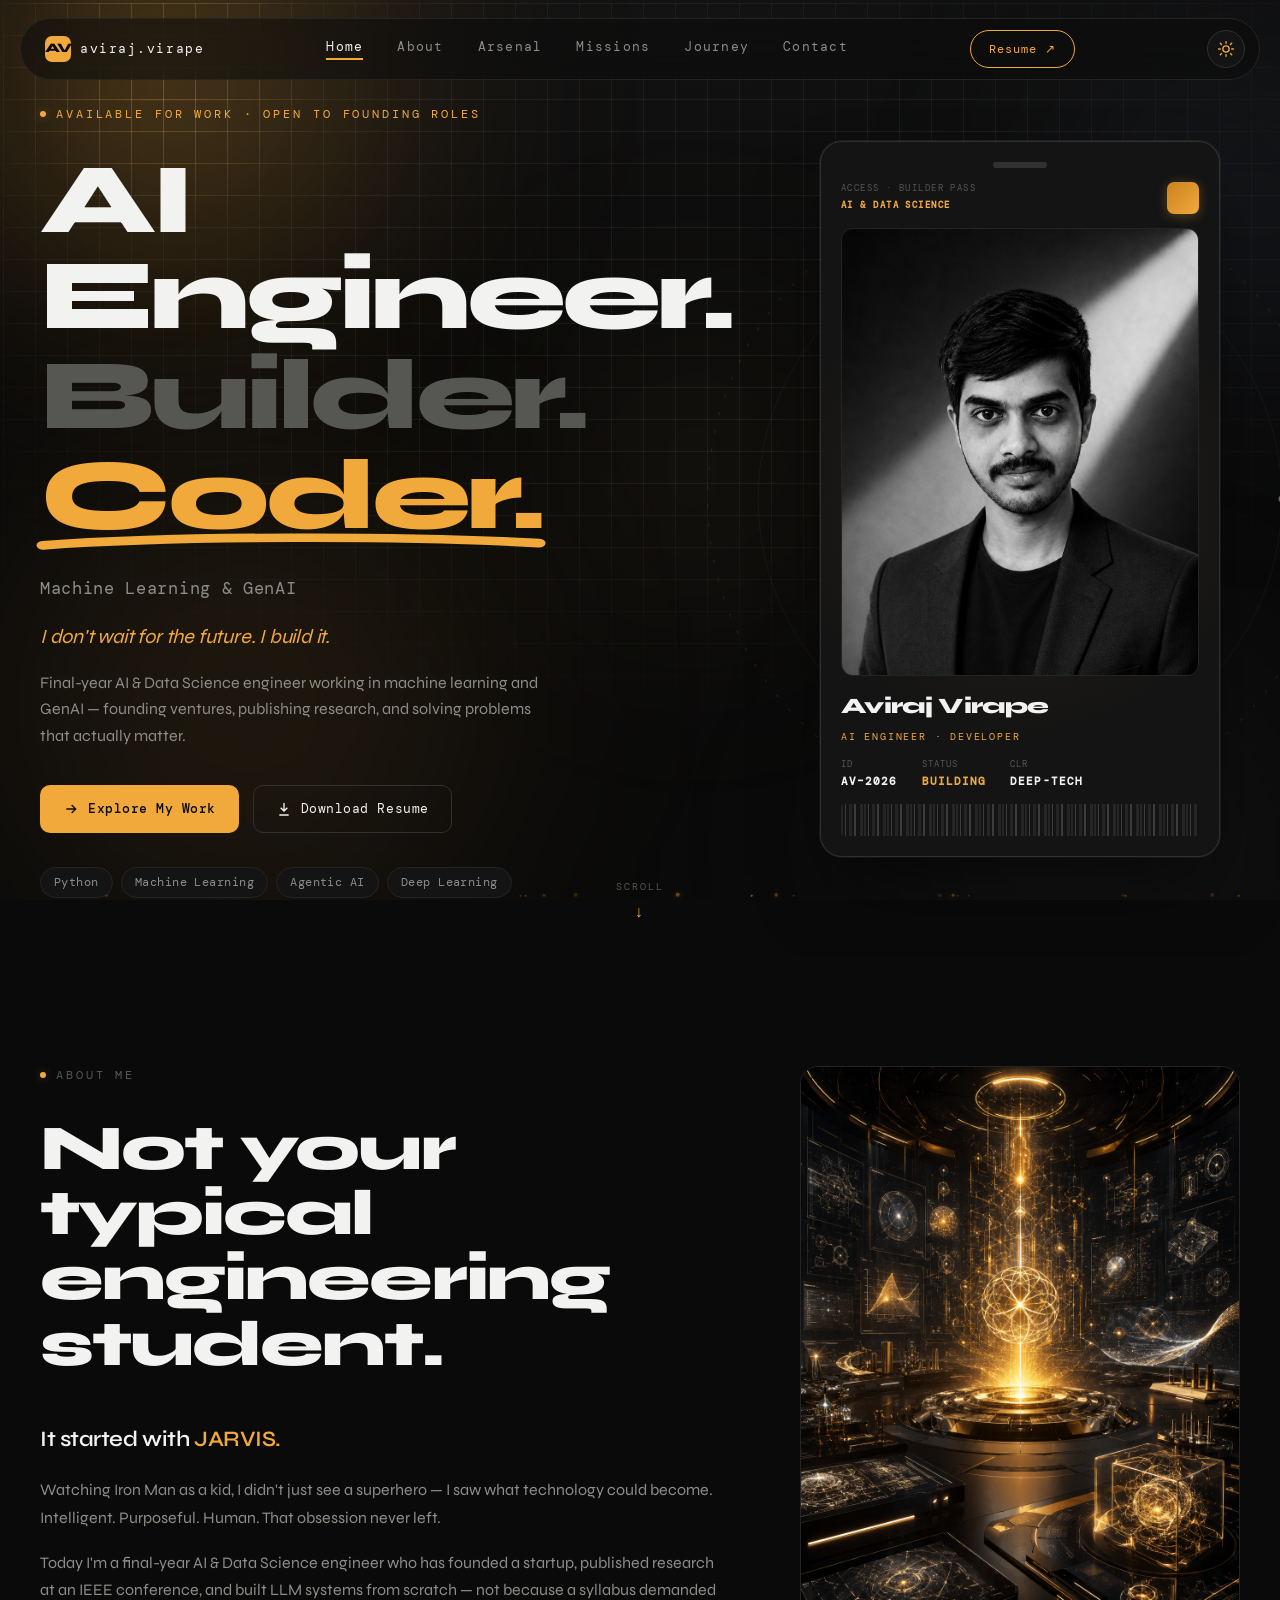
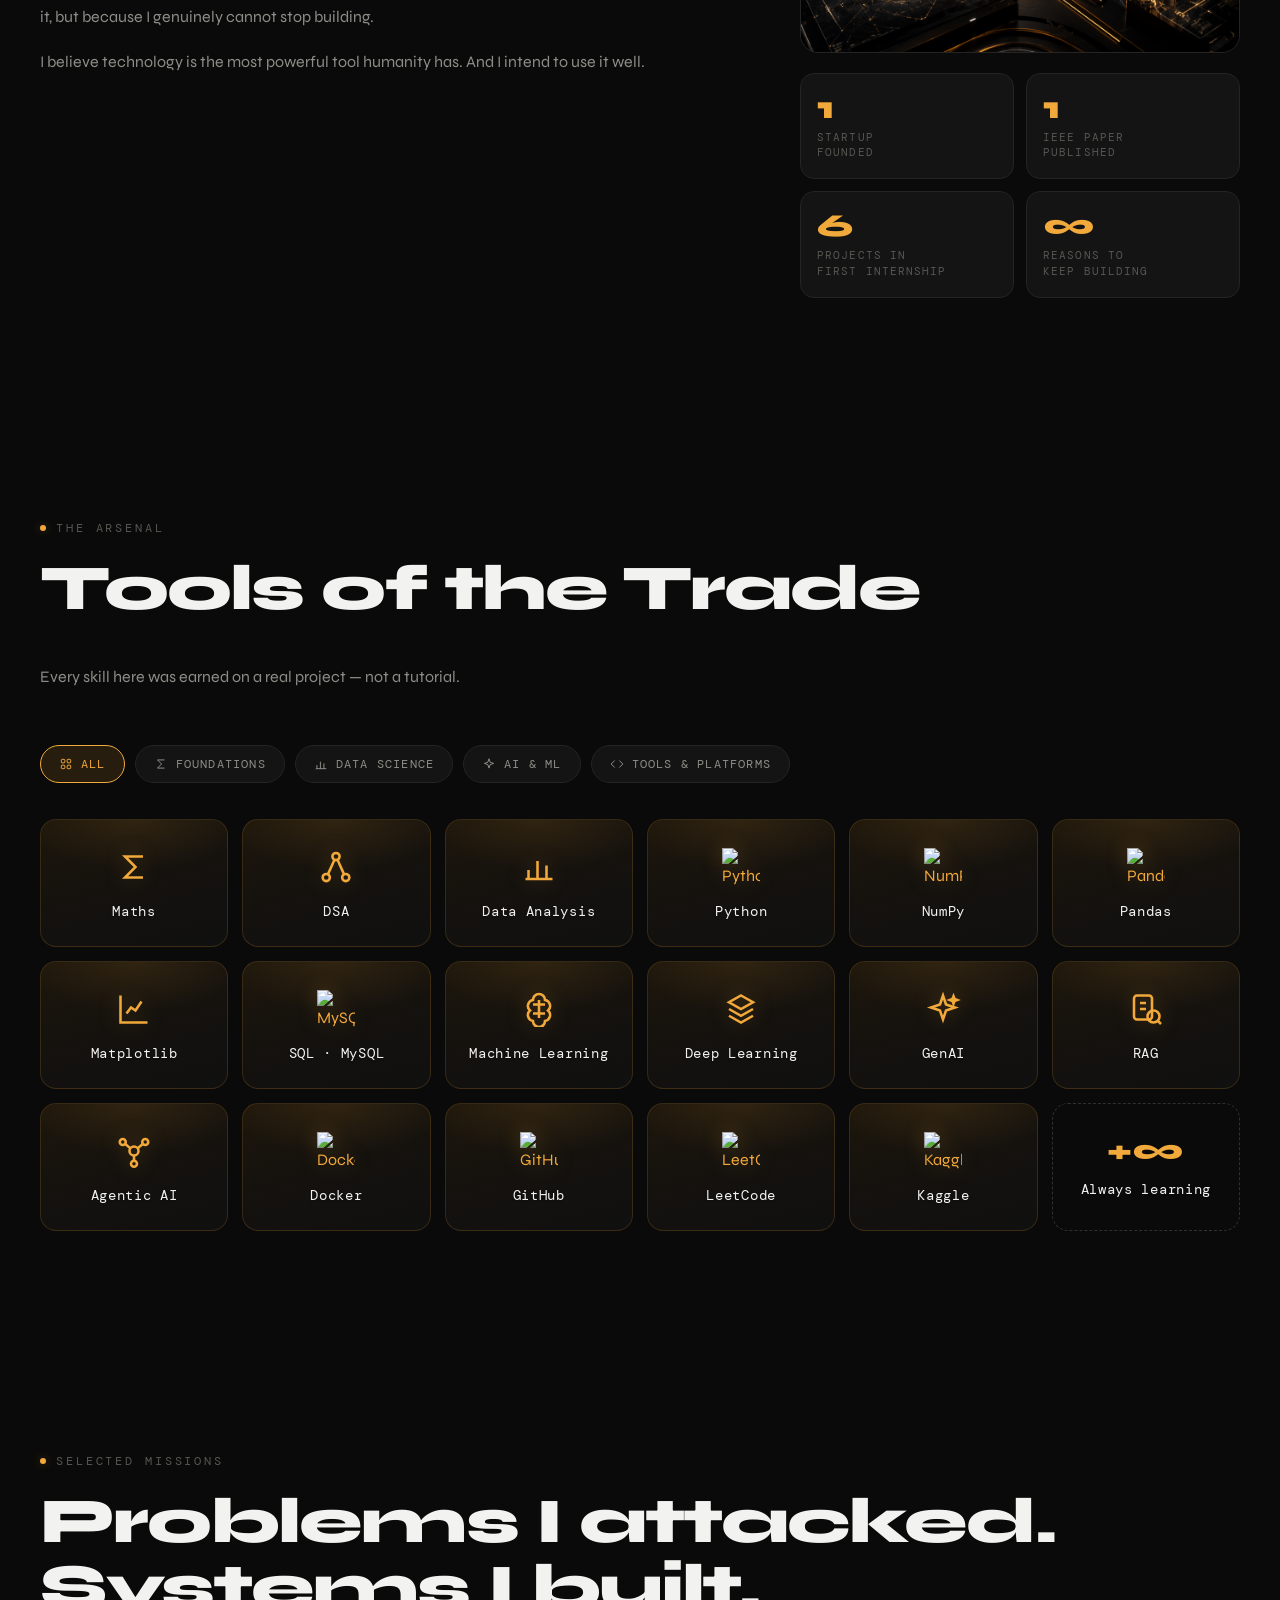
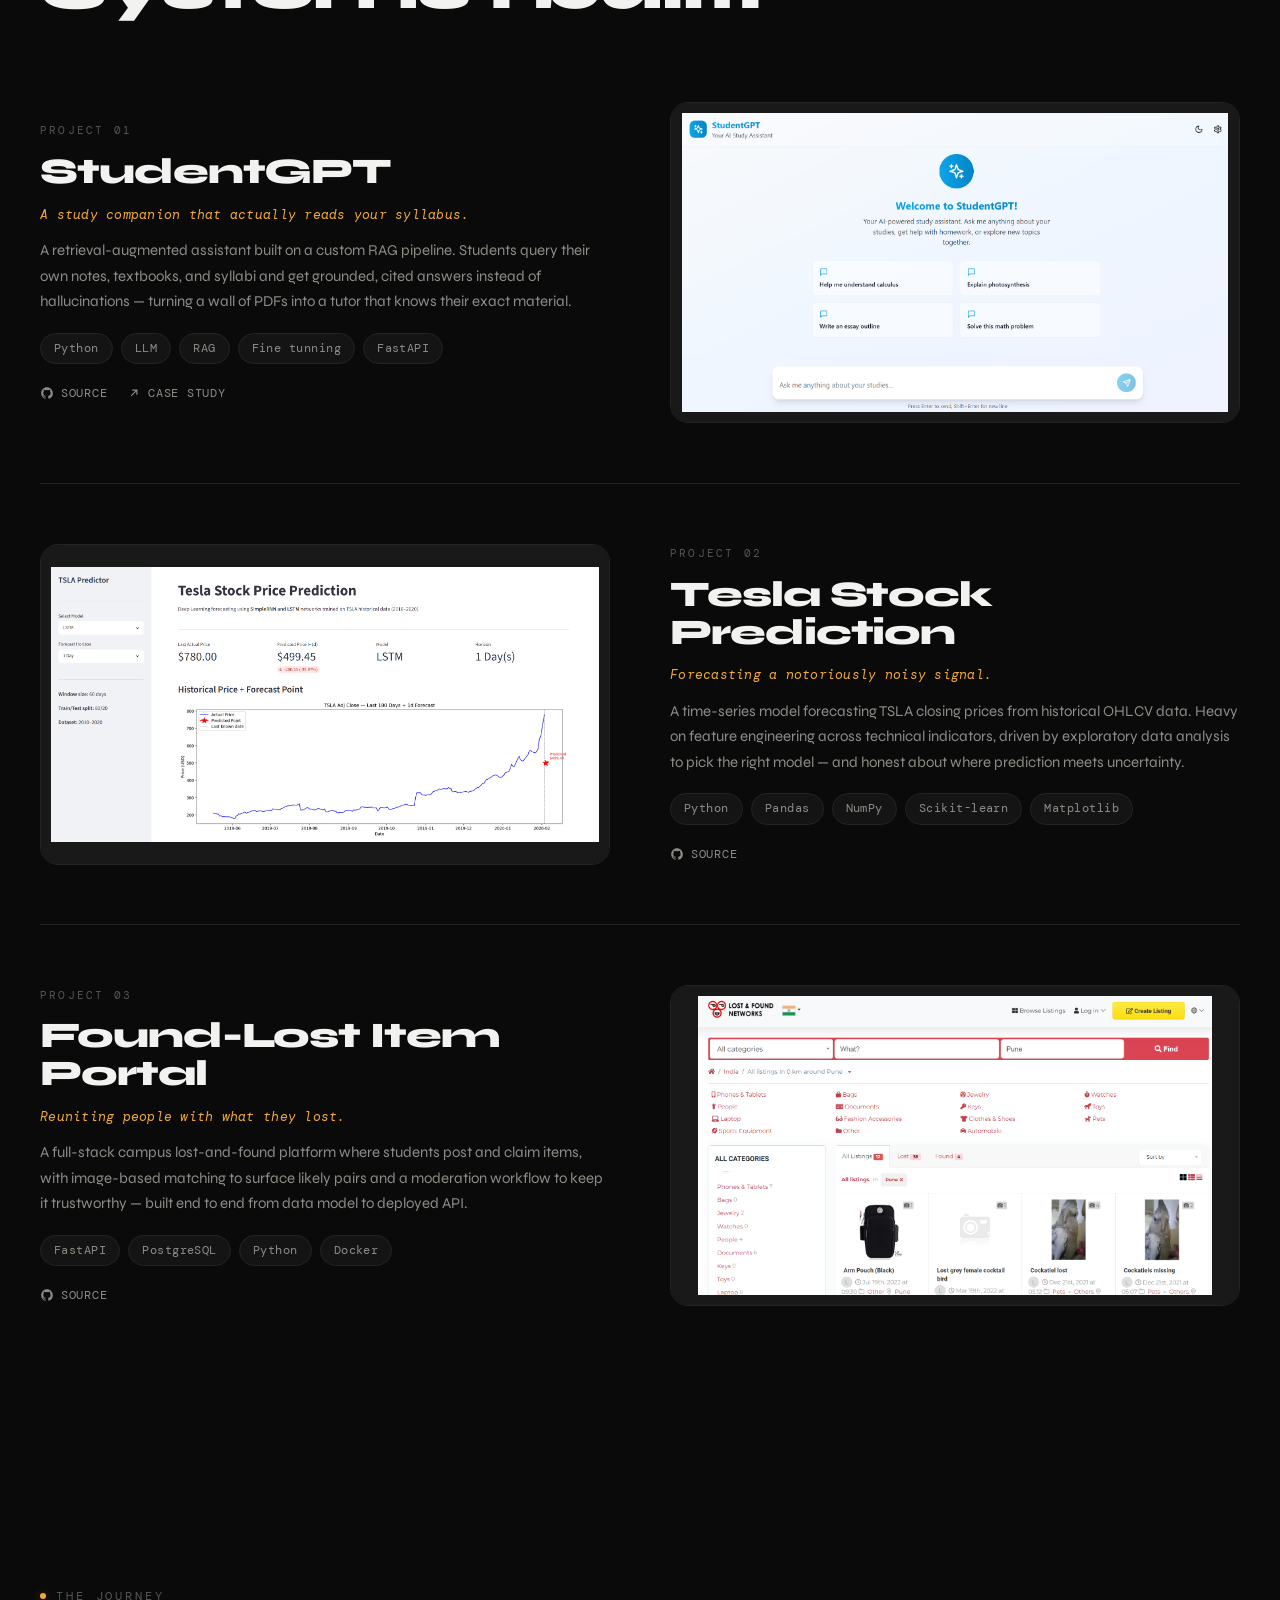
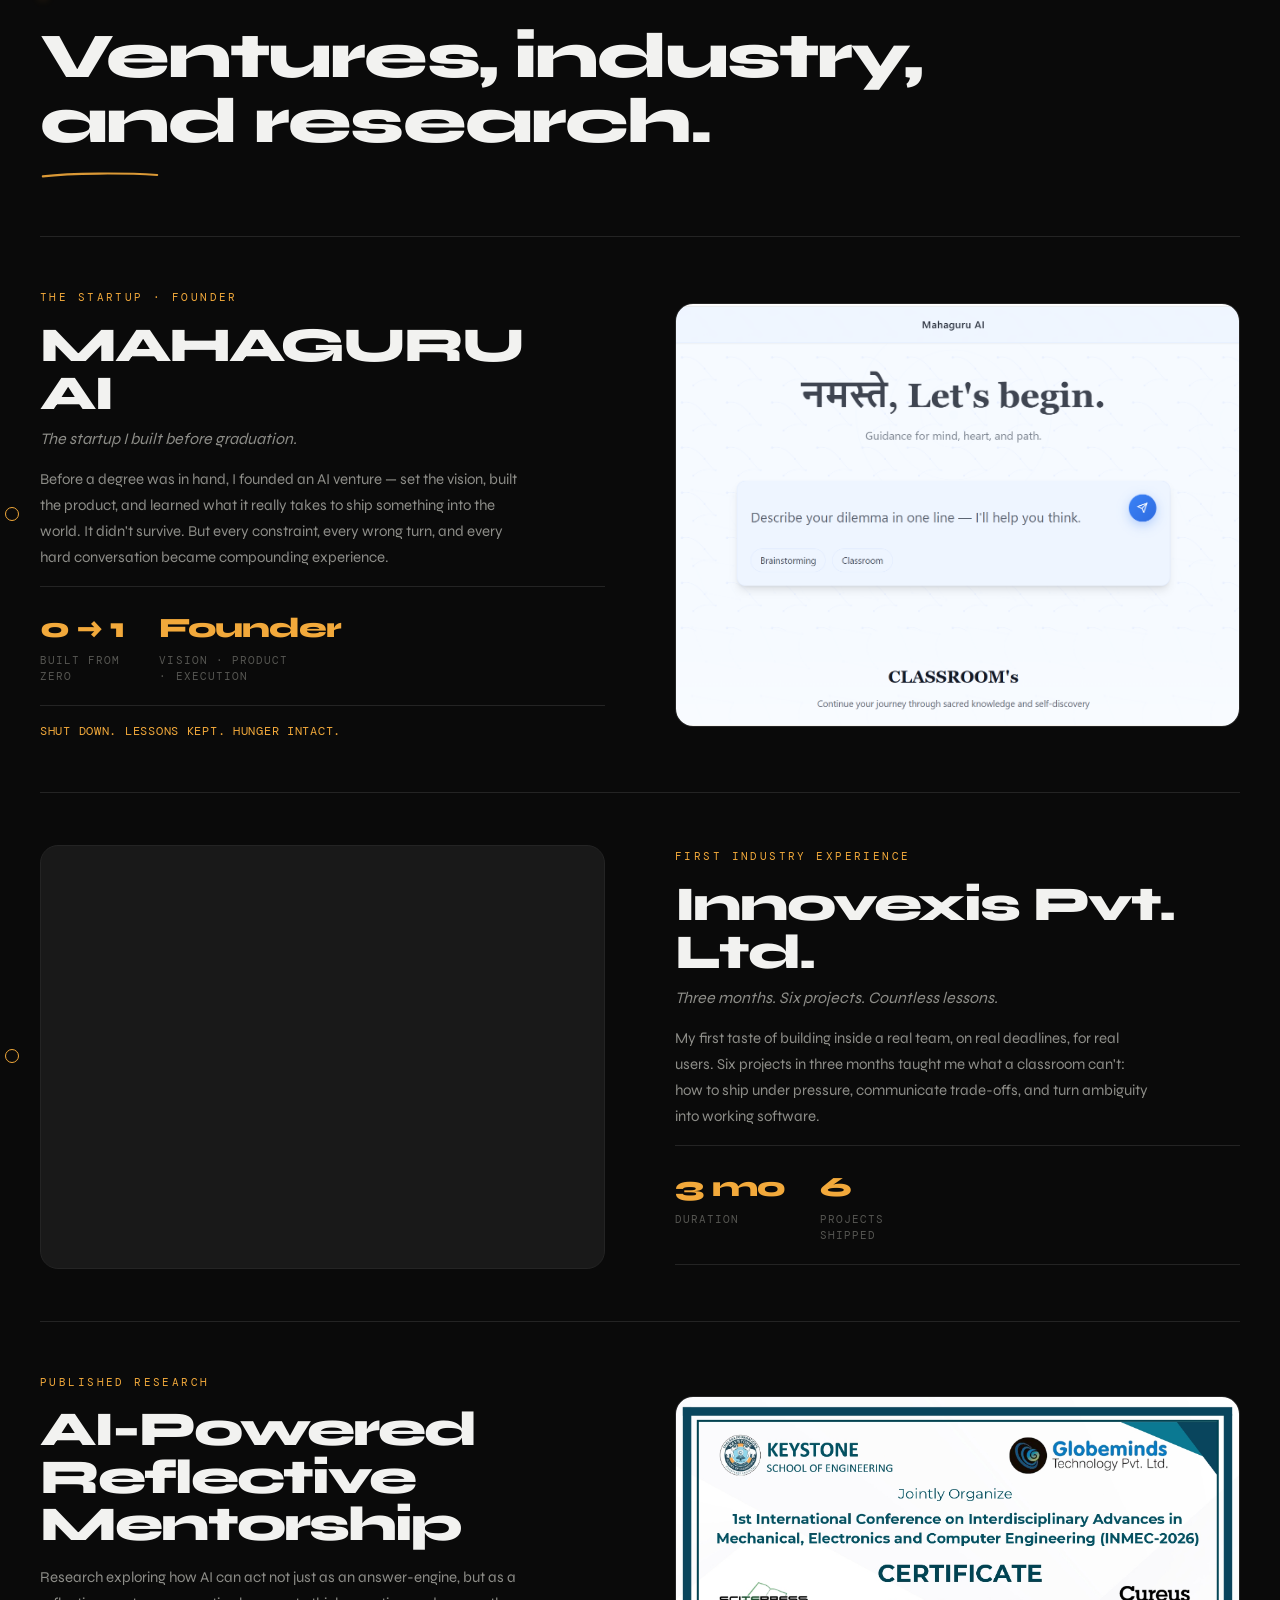
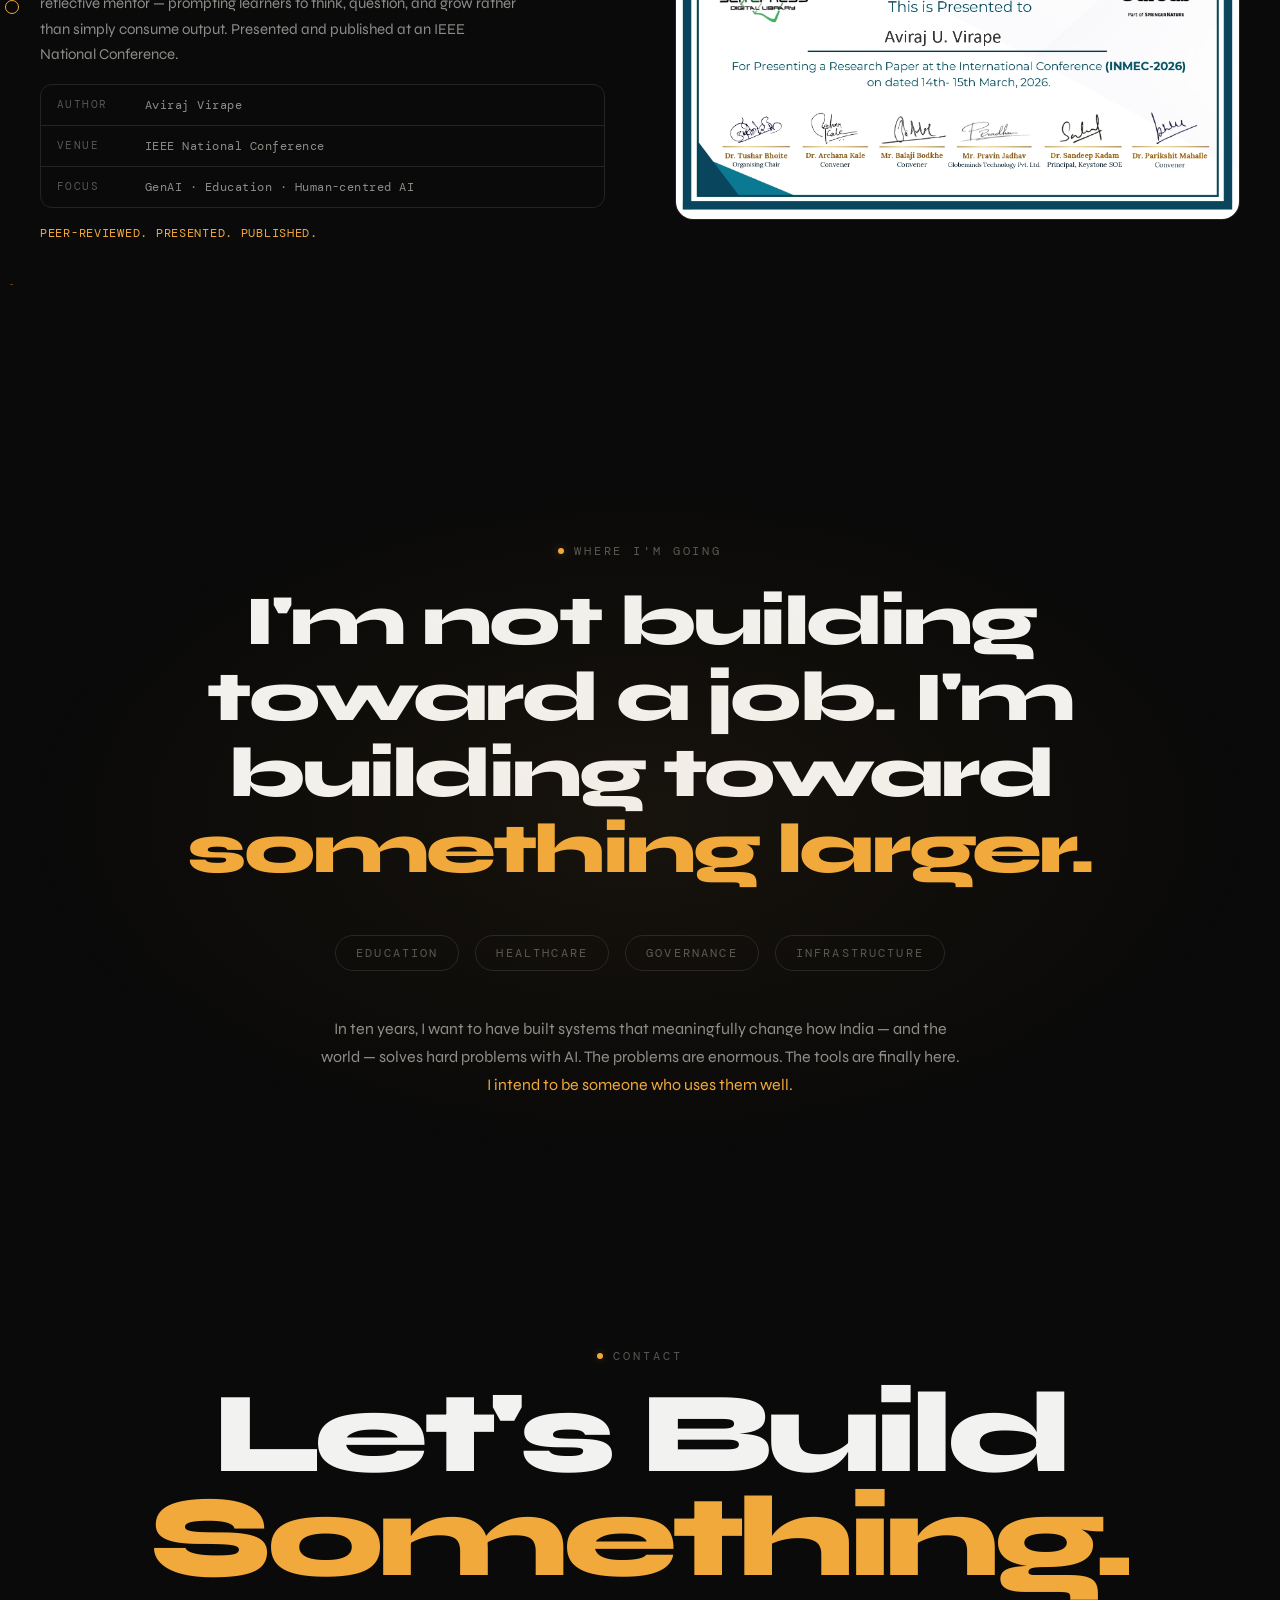
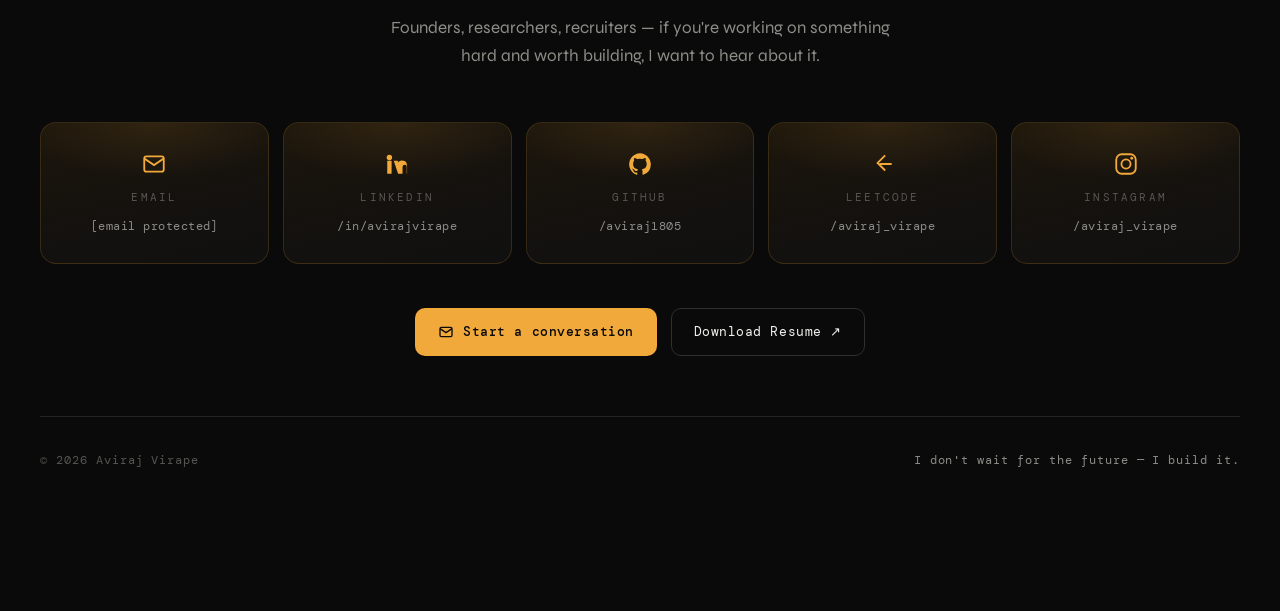
==== commit 7997d95c: "Update email links and resume download link" ====
--- a/index.html
+++ b/index.html
@@ -576,9 +576,9 @@
     </p>
 
     <div class="contact__links">
-      <a class="clink reveal" data-d="1" href="/cdn-cgi/l/email-protection#b4c2ddc6d5c4d1d5c2ddc6d5def4d3d9d5ddd89ad7dbd9">
+      <a class="clink reveal" data-d="1" href="/cdn-cgi/l/email-protection#1e68776c7f6e7b7f68776c7f745e79737f7772307d7173">
         <svg viewBox="0 0 24 24" fill="none" stroke="currentColor" stroke-width="1.7"><rect x="3" y="5" width="18" height="14" rx="2"/><path d="m3 7 9 6 9-6"/></svg>
-        <span class="k">Email</span><span class="v"><span class="__cf_email__" data-cfemail="9aecf3e8fbeafffbecf3e8fbf0dafdf7fbf3f6b4f9f5f7">[email&#160;protected]</span></span>
+        <span class="k">Email</span><span class="v"><span class="__cf_email__" data-cfemail="3147584350415450475843505b71565c50585d1f525e5c">[email&#160;protected]</span></span>
       </a>
       <a class="clink reveal" data-d="2" href="https://www.linkedin.com/in/avirajvirape/" target="_blank" rel="noopener">
         <svg viewBox="0 0 24 24" fill="currentColor"><path d="M4.98 3.5a2.5 2.5 0 1 1 0 5 2.5 2.5 0 0 1 0-5ZM3 9h4v12H3zM9 9h3.8v1.7h.1c.5-1 1.8-2 3.7-2 4 0 4.7 2.6 4.7 6V21H21v-5.3c0-1.3 0-3-1.8-3s-2.1 1.4-2.1 2.9V21H13z"/></svg>
@@ -599,7 +599,7 @@
     </div>
 
     <div class="contact__cta reveal" data-d="3">
-      <a class="btn btn--primary" href="/cdn-cgi/l/email-protection#e89e819a89988d899e819a8982a88f85898184c68b8785">
+      <a class="btn btn--primary" href="/cdn-cgi/l/email-protection#89ffe0fbe8f9ece8ffe0fbe8e3c9eee4e8e0e5a7eae6e4">
         <svg viewBox="0 0 24 24" fill="none" stroke="currentColor" stroke-width="2"><rect x="3" y="5" width="18" height="14" rx="2"/><path d="m3 7 9 6 9-6"/></svg>
         Start a conversation
       </a>
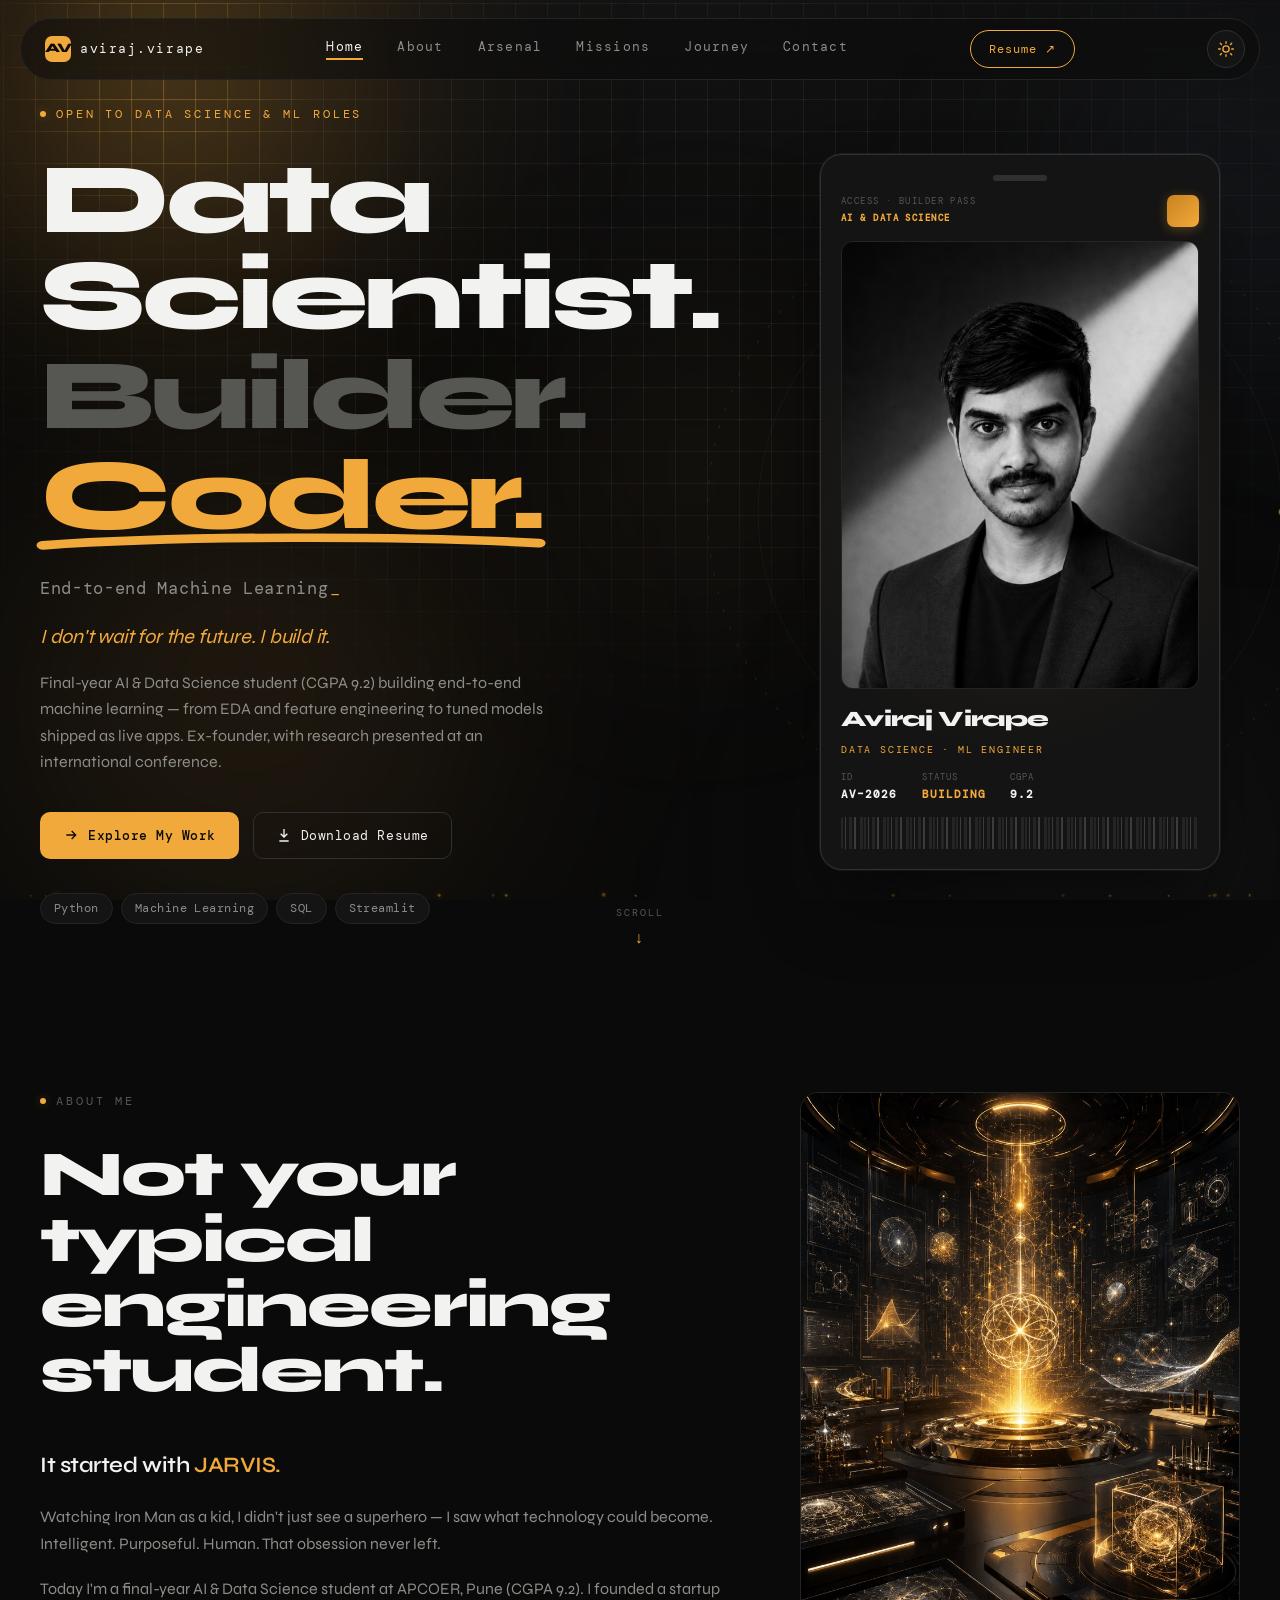
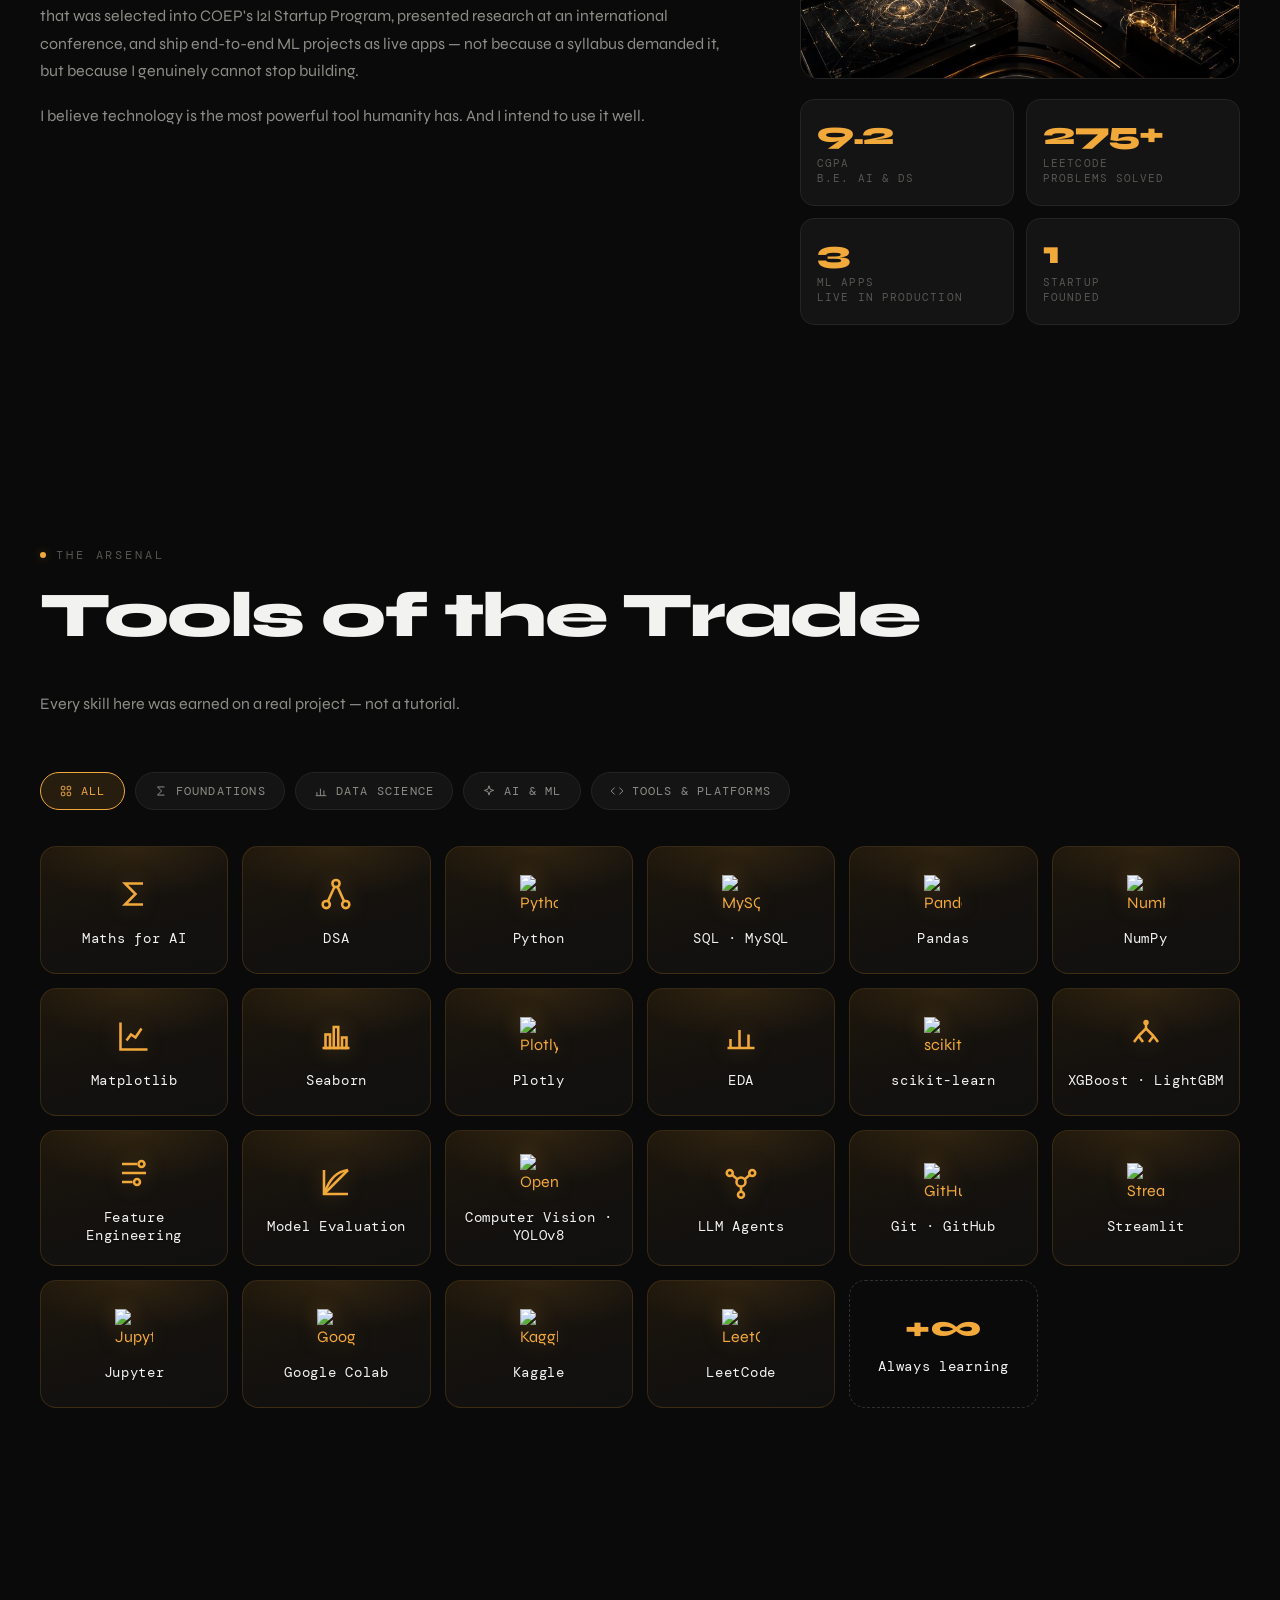
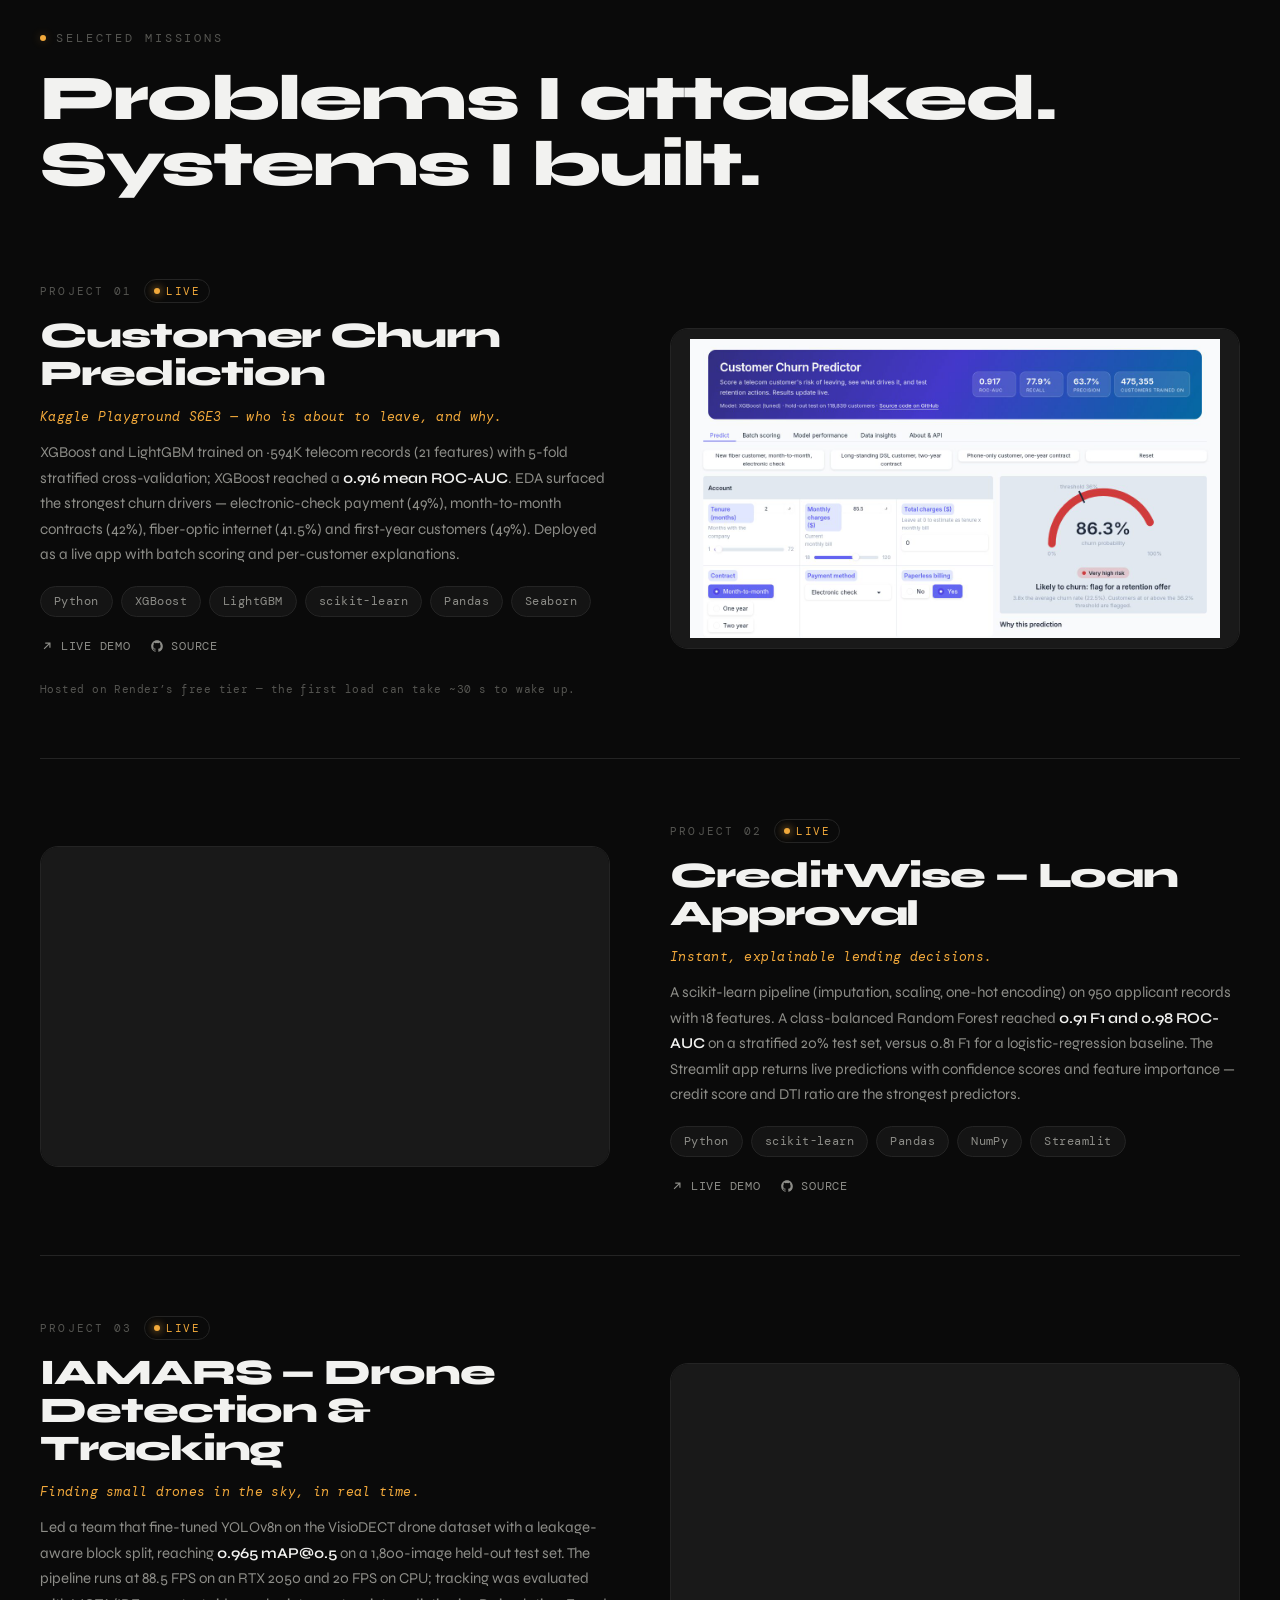
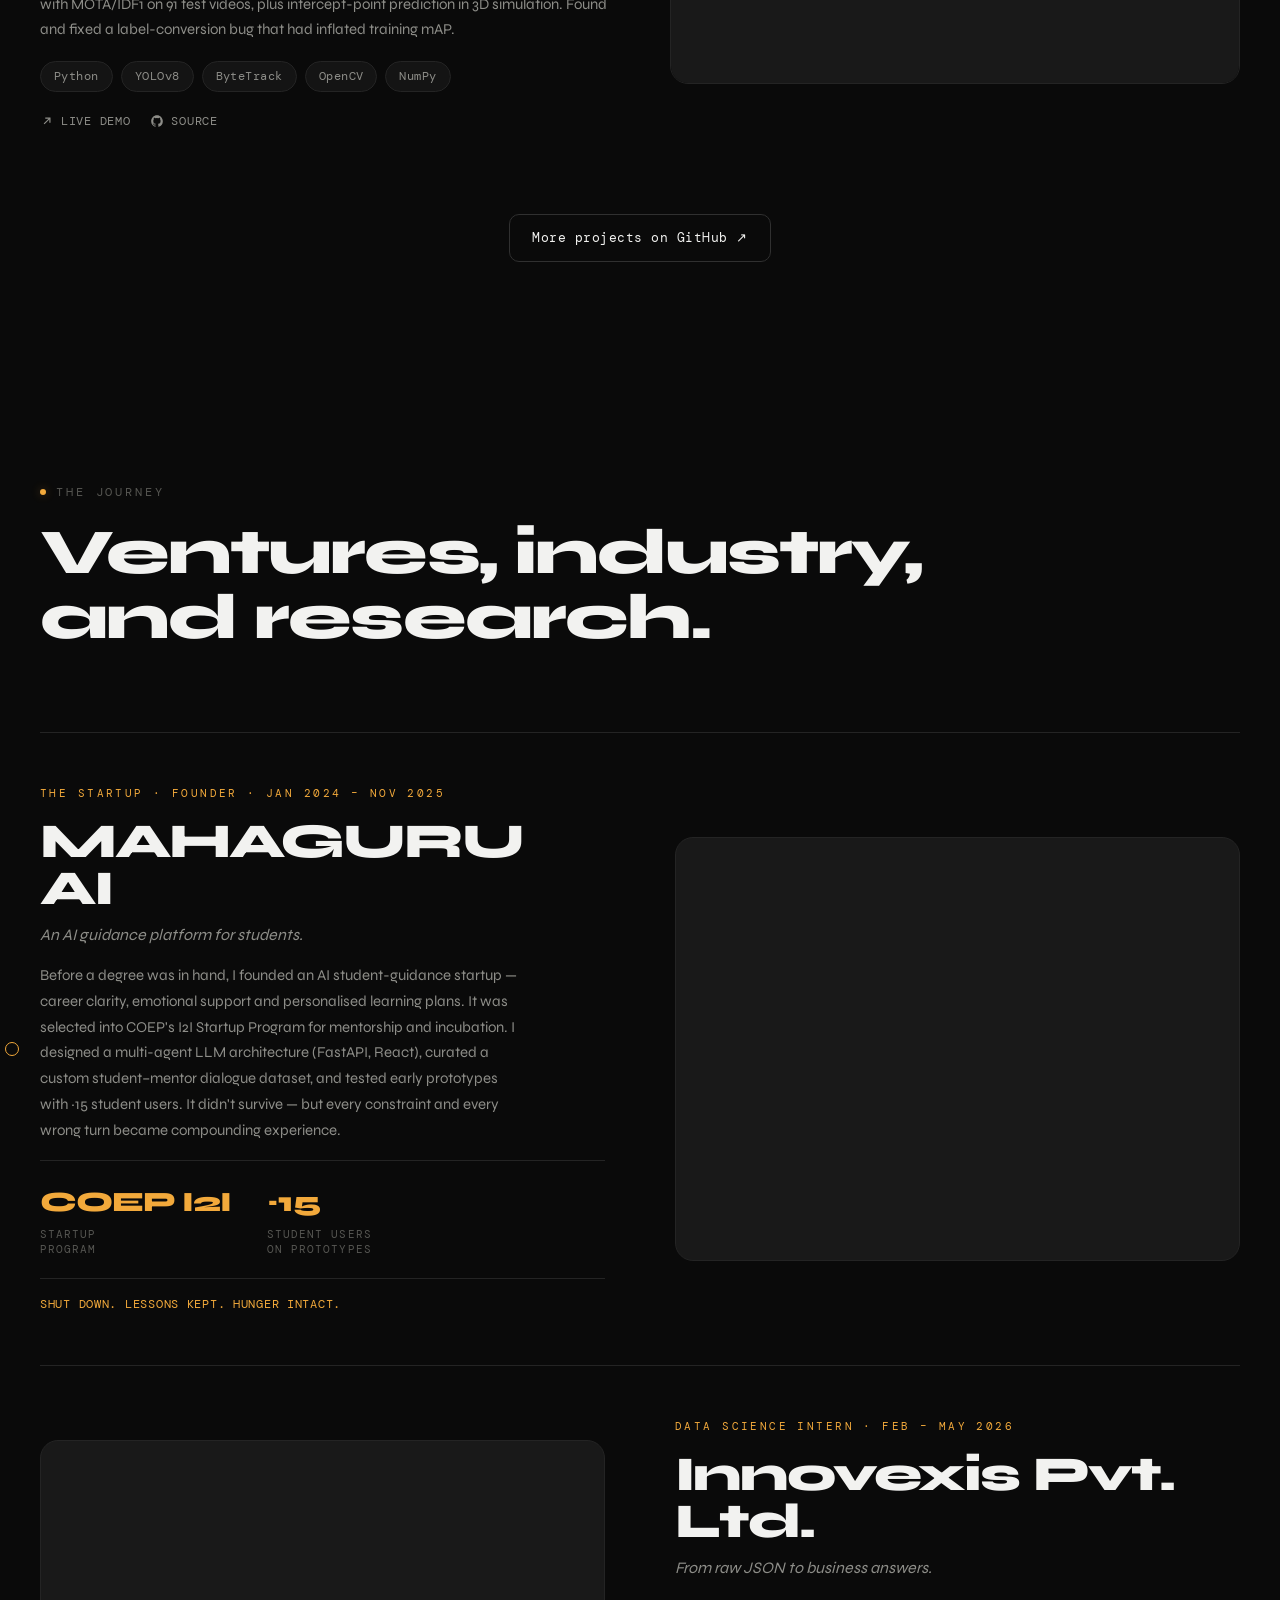
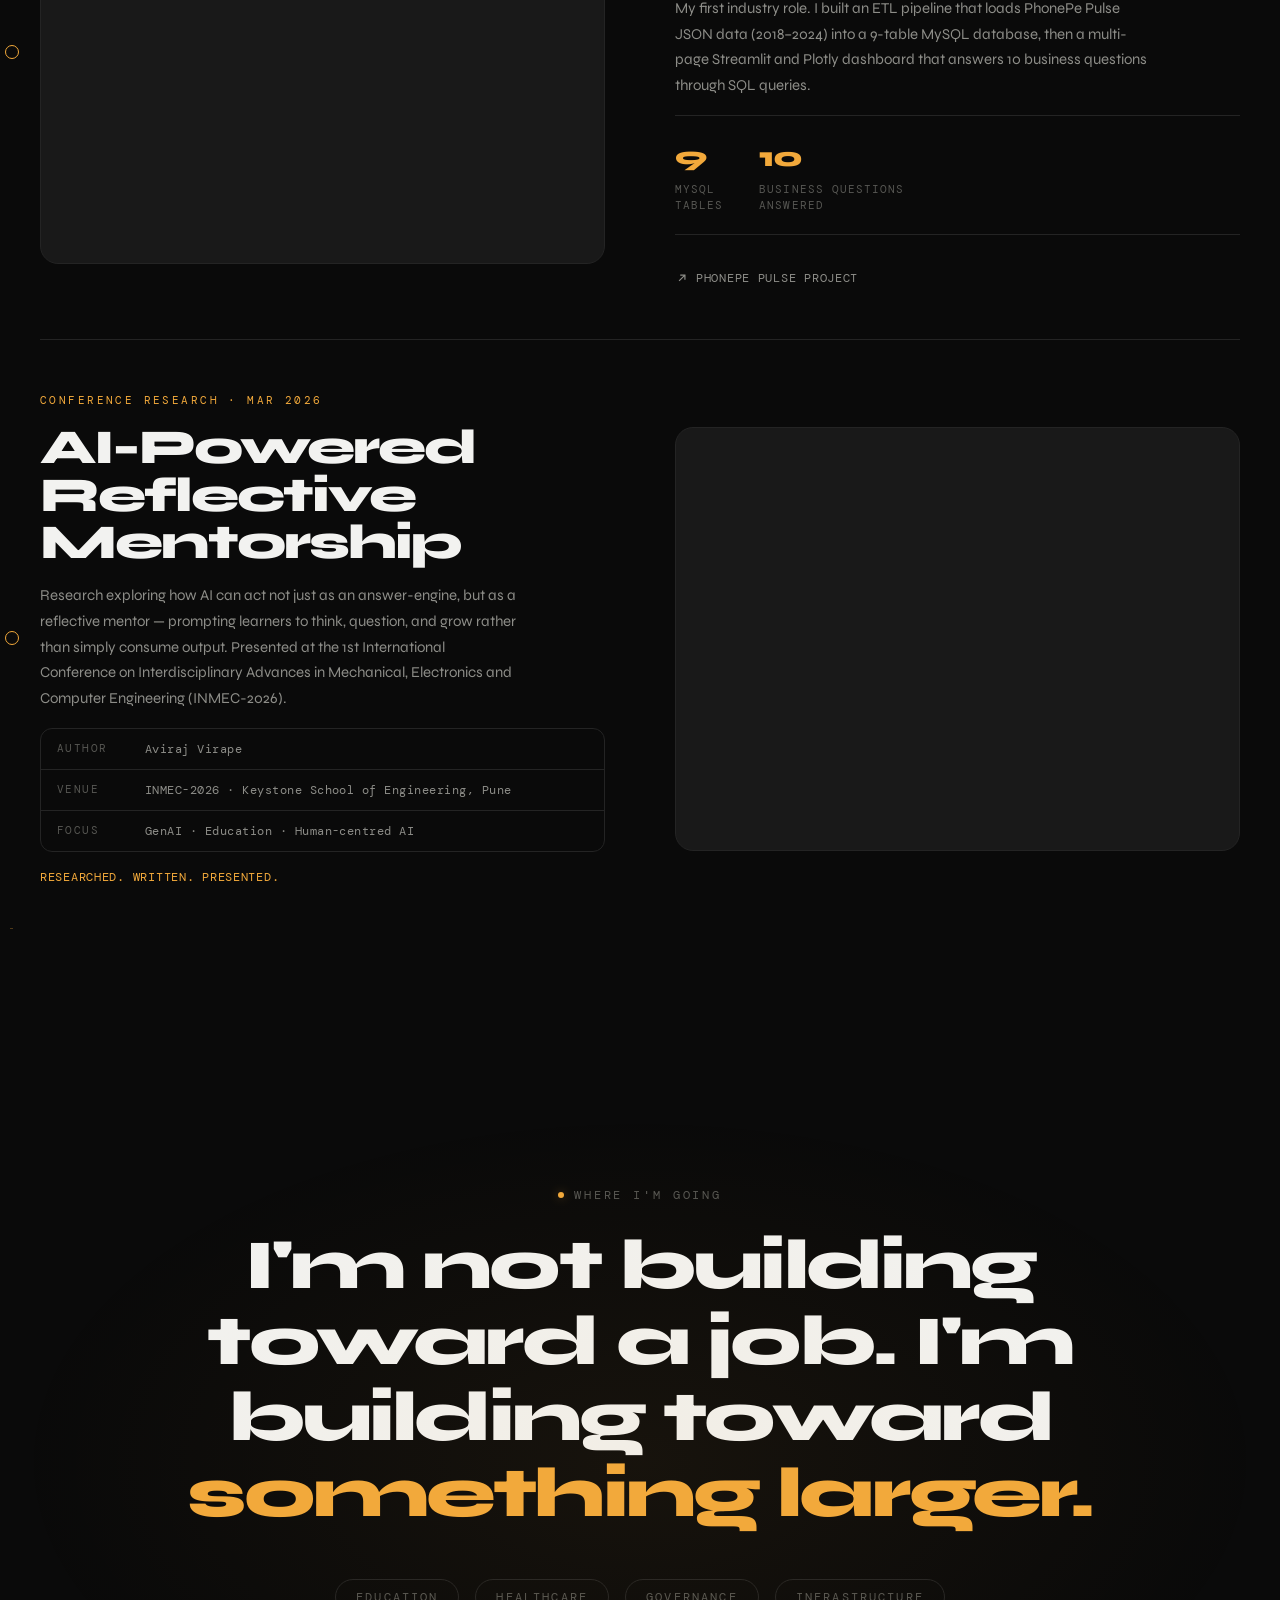
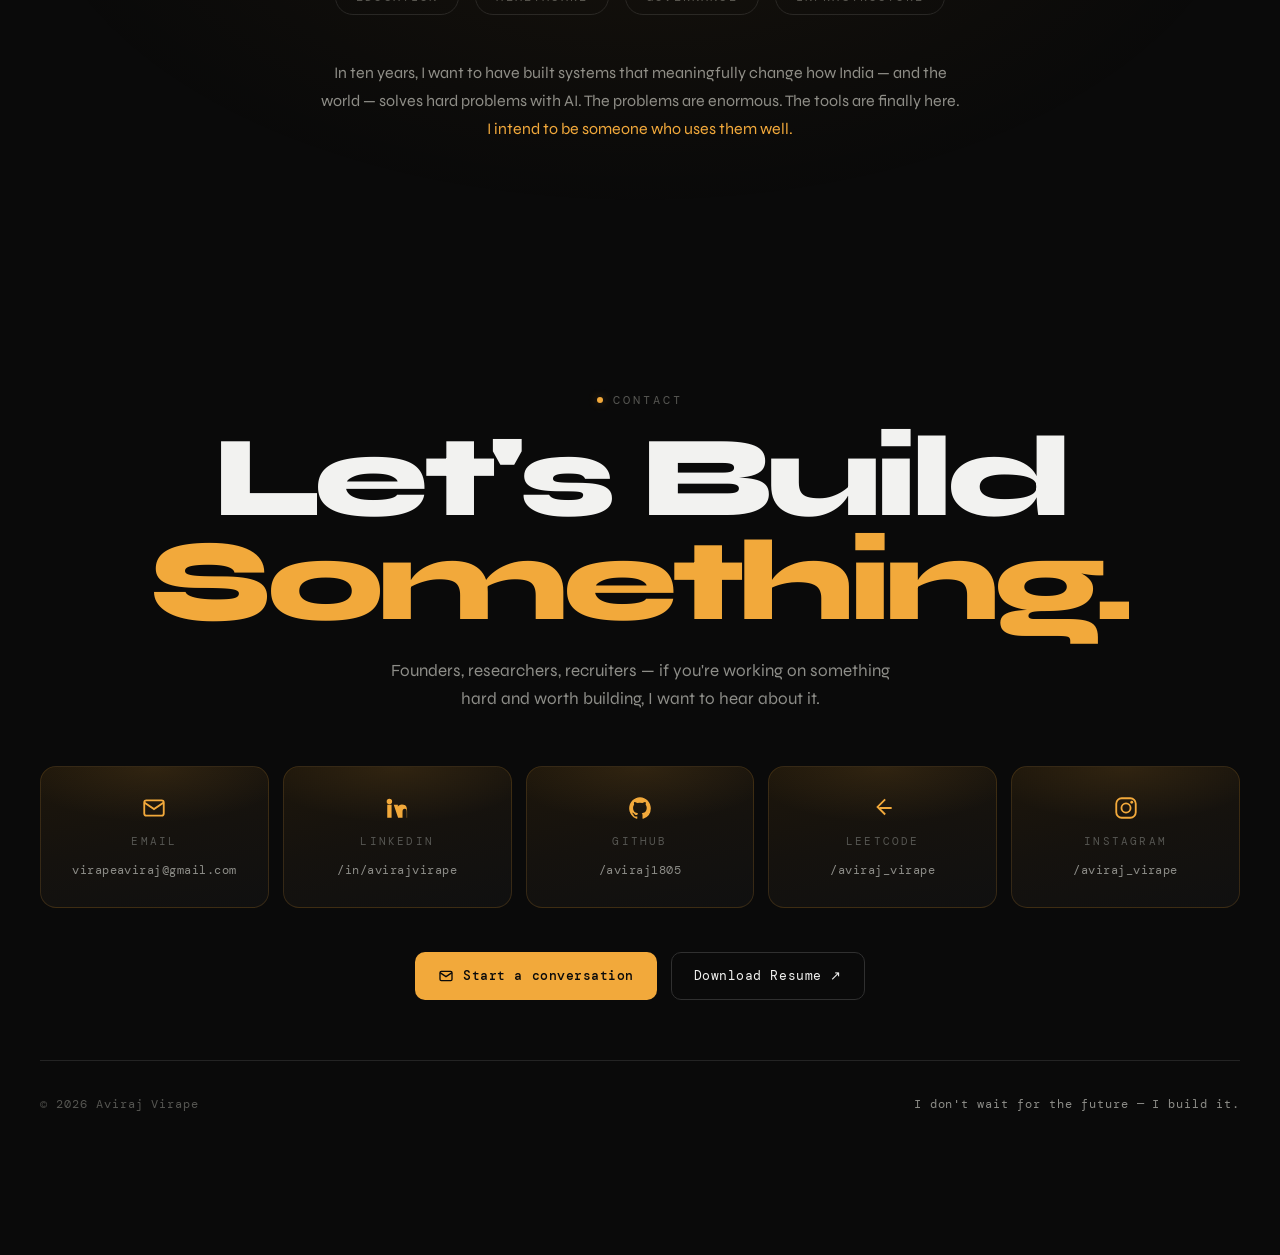
==== commit 4c89c0f5: "Update portfolio from latest resume; fix content and code errors - Replace old projects with three l" ====
--- a/index.html
+++ b/index.html
@@ -3,8 +3,14 @@
 <head>
 <meta charset="UTF-8" />
 <meta name="viewport" content="width=device-width, initial-scale=1.0" />
-<title>Aviraj Virape — AI Engineer · Builder · Founder</title>
-<meta name="description" content="Aviraj Virape — Final-year AI &amp; Data Science engineer. Founder, IEEE-published researcher, builder of ML and GenAI systems." />
+<title>Aviraj Virape — Data Science Engineer · ML Builder</title>
+<meta name="description" content="Aviraj Virape — final-year AI &amp; Data Science student (CGPA 9.2) building end-to-end ML: EDA, scikit-learn/XGBoost models and deployed apps. Ex-founder, research presented at INMEC-2026." />
+<meta property="og:type" content="website" />
+<meta property="og:title" content="Aviraj Virape — Data Science Engineer" />
+<meta property="og:description" content="End-to-end machine learning: churn prediction, loan approval and drone tracking — all live." />
+<meta property="og:url" content="https://aviraj1805.github.io/portfolio/" />
+<meta property="og:image" content="https://aviraj1805.github.io/portfolio/assets/projects/churn.jpg" />
+<meta name="twitter:card" content="summary_large_image" />
 <link rel="stylesheet" href="css/style.css" />
 <link rel="stylesheet" href="css/sections.css" />
 <script>
@@ -71,9 +77,10 @@
       <svg class="ico-sun" viewBox="0 0 24 24" fill="none" stroke="currentColor" stroke-width="1.8" stroke-linecap="round"><circle cx="12" cy="12" r="4.2"/><path d="M12 2.2v2.2M12 19.6v2.2M4.4 4.4l1.6 1.6M18 18l1.6 1.6M2.2 12h2.2M19.6 12h2.2M4.4 19.6l1.6-1.6M18 6l1.6-1.6"/></svg>
       <svg class="ico-moon" viewBox="0 0 24 24" fill="none" stroke="currentColor" stroke-width="1.8" stroke-linecap="round" stroke-linejoin="round"><path d="M20 14.5A8 8 0 0 1 9.5 4a6.5 6.5 0 1 0 10.5 10.5Z"/></svg>
     </button>
-    <div class="nav__burger" id="burger"><span></span><span></span><span></span></div>
+    <button class="nav__burger" id="burger" type="button" aria-label="Open menu" aria-expanded="false" aria-controls="navMobile"><span></span><span></span><span></span></button>
   </div>
   <div class="nav__mobile" id="navMobile">
+    <a href="#home">Home</a>
     <a href="#about">About</a>
     <a href="#arsenal">Arsenal</a>
     <a href="#missions">Missions</a>
@@ -88,11 +95,11 @@
   <div class="wrap hero__grid">
     <div class="hero__col">
       <div class="hero__eyebrow hero__rise" data-d="1">
-        <span class="label label--accent"><span class="dot"></span>Available for work · Open to founding roles</span>
+        <span class="label label--accent"><span class="dot"></span>Open to Data Science &amp; ML roles</span>
       </div>
 
       <h1 class="hero__h1">
-        <span class="l">AI Engineer.</span>
+        <span class="l">Data Scientist.</span>
         <span class="l"><span class="muted">Builder.</span></span>
         <span class="l"><span class="amber amber--swoosh">Coder.<svg class="hero-swoosh" viewBox="0 0 320 24" preserveAspectRatio="none" aria-hidden="true"><path class="sw sw--glow" d="M8 16 C 90 7, 230 7, 312 14" style="opacity: 0"/><path class="sw" d="M8 16 C 90 7, 230 7, 312 14"/></svg></span></span>
       </h1>
@@ -104,9 +111,10 @@
       <p class="hero__quote hero__rise" data-d="3">I don't wait for the future. I build it.</p>
 
       <p class="hero__desc hero__rise" data-d="4">
-        Final-year AI &amp; Data Science engineer working in machine learning and
-        GenAI — founding ventures, publishing research, and solving problems
-        that actually matter.
+        Final-year AI &amp; Data Science student (CGPA 9.2) building end-to-end
+        machine learning — from EDA and feature engineering to tuned models
+        shipped as live apps. Ex-founder, with research presented at an
+        international conference.
       </p>
 
       <div class="hero__cta hero__rise" data-d="5">
@@ -124,8 +132,8 @@
         <div class="chips">
           <span class="chip">Python</span>
           <span class="chip">Machine Learning</span>
-          <span class="chip">Agentic AI</span>
-          <span class="chip">Deep Learning</span>
+          <span class="chip">SQL</span>
+          <span class="chip">Streamlit</span>
         </div>
       </div>
     </div>
@@ -158,11 +166,11 @@
           </div>
         </div>
         <div class="idcard__name">Aviraj Virape</div>
-        <div class="idcard__role">AI ENGINEER · DEVELOPER</div>
+        <div class="idcard__role">DATA SCIENCE · ML ENGINEER</div>
         <div class="idcard__meta">
           <div>ID<b>AV–2026</b></div>
           <div>STATUS<b style="color:var(--accent)">Building</b></div>
-          <div>CLR<b>Deep-Tech</b></div>
+          <div>CGPA<b>9.2</b></div>
         </div>
         <div class="idcard__barcode"></div>
       </div>
@@ -187,10 +195,11 @@
         never left.
       </p>
       <p class="reveal" data-d="3">
-        Today I'm a final-year AI &amp; Data Science engineer who has founded a
-        startup, published research at an IEEE conference, and built LLM systems
-        from scratch — not because a syllabus demanded it, but because I
-        genuinely cannot stop building.
+        Today I'm a final-year AI &amp; Data Science student at APCOER, Pune
+        (CGPA 9.2). I founded a startup that was selected into COEP's I2I Startup
+        Program, presented research at an international conference, and ship
+        end-to-end ML projects as live apps — not because a syllabus demanded
+        it, but because I genuinely cannot stop building.
       </p>
       <p class="reveal" data-d="3">
         I believe technology is the most powerful tool humanity has. And I
@@ -199,8 +208,8 @@
     </div>
 
     <div class="about__side">
-      <div class="frame about__photo reveal" data-d="2" data-img="assets/profile-large.png">
-          <img src="assets/profile-large.png" alt="Aviraj Virape" loading="lazy" decoding="async" />
+      <div class="frame about__photo reveal" data-d="2" data-img="assets/profile-large.jpg">
+          <img src="assets/profile-large.jpg" alt="Aviraj Virape" loading="lazy" decoding="async" />
         <div class="frame__ph">
           <span class="pin">
             <svg viewBox="0 0 24 24" fill="none" stroke="currentColor" stroke-width="1.6"><circle cx="12" cy="8" r="4"/><path d="M4 21c0-4 4-6 8-6s8 2 8 6"/></svg>
@@ -209,10 +218,10 @@
         </div>
       </div>
       <div class="statgrid reveal" data-d="3">
+        <div class="stat"><div class="stat__n">9.2</div><div class="stat__l">CGPA<br/>B.E. AI &amp; DS</div></div>
+        <div class="stat"><div class="stat__n">275+</div><div class="stat__l">LeetCode<br/>problems solved</div></div>
+        <div class="stat"><div class="stat__n">3</div><div class="stat__l">ML apps<br/>live in production</div></div>
         <div class="stat"><div class="stat__n">1</div><div class="stat__l">Startup<br/>founded</div></div>
-        <div class="stat"><div class="stat__n">1</div><div class="stat__l">IEEE paper<br/>published</div></div>
-        <div class="stat"><div class="stat__n">6</div><div class="stat__l">Projects in<br/>first internship</div></div>
-        <div class="stat"><div class="stat__n">∞</div><div class="stat__l">Reasons to<br/>keep building</div></div>
       </div>
     </div>
   </div>
@@ -253,73 +262,93 @@
     <div class="ars-tiles reveal" data-d="3">
       <div class="ars-tile" data-cat="foundations" style="--i:0">
         <span class="ars-tile__icon"><svg viewBox="0 0 24 24" fill="none" stroke="currentColor" stroke-width="1.7"><path d="M18 5H6l7 7-7 7h12"/></svg></span>
-        <span class="ars-tile__name">Maths</span>
+        <span class="ars-tile__name">Maths for AI</span>
       </div>
       <div class="ars-tile" data-cat="foundations" style="--i:1">
         <span class="ars-tile__icon"><svg viewBox="0 0 24 24" fill="none" stroke="currentColor" stroke-width="1.7"><circle cx="12" cy="5" r="2.4"/><circle cx="5.5" cy="19" r="2.4"/><circle cx="18.5" cy="19" r="2.4"/><path d="M11 7.2 6.6 16.9M13 7.2l4.4 9.7"/></svg></span>
         <span class="ars-tile__name">DSA</span>
       </div>
       <div class="ars-tile" data-cat="foundations" style="--i:2">
-        <span class="ars-tile__icon"><svg viewBox="0 0 24 24" fill="none" stroke="currentColor" stroke-width="1.7"><path d="M5 20v-6M11 20V8M17 20v-9M3 20h18"/></svg></span>
-        <span class="ars-tile__name">Data Analysis</span>
-      </div>
-      <div class="ars-tile" data-cat="data" style="--i:3">
         <span class="ars-tile__icon"><img src="https://cdn.simpleicons.org/python/f2a93b" alt="Python" loading="lazy"/></span>
         <span class="ars-tile__name">Python</span>
       </div>
+      <div class="ars-tile" data-cat="foundations" style="--i:3">
+        <span class="ars-tile__icon"><img src="https://cdn.simpleicons.org/mysql/f2a93b" alt="MySQL" loading="lazy"/></span>
+        <span class="ars-tile__name">SQL · MySQL</span>
+      </div>
       <div class="ars-tile" data-cat="data" style="--i:4">
+        <span class="ars-tile__icon"><img src="https://cdn.simpleicons.org/pandas/f2a93b" alt="Pandas" loading="lazy"/></span>
+        <span class="ars-tile__name">Pandas</span>
+      </div>
+      <div class="ars-tile" data-cat="data" style="--i:5">
         <span class="ars-tile__icon"><img src="https://cdn.simpleicons.org/numpy/f2a93b" alt="NumPy" loading="lazy"/></span>
         <span class="ars-tile__name">NumPy</span>
-      </div>
-      <div class="ars-tile" data-cat="data" style="--i:5">
-        <span class="ars-tile__icon"><img src="https://cdn.simpleicons.org/pandas/f2a93b" alt="Pandas" loading="lazy"/></span>
-        <span class="ars-tile__name">Pandas</span>
       </div>
       <div class="ars-tile" data-cat="data" style="--i:6">
         <span class="ars-tile__icon"><svg viewBox="0 0 24 24" fill="none" stroke="currentColor" stroke-width="1.7"><path d="M3 3v18h18"/><path d="M7 15l3-4 3 2 4-6"/></svg></span>
         <span class="ars-tile__name">Matplotlib</span>
       </div>
       <div class="ars-tile" data-cat="data" style="--i:7">
-        <span class="ars-tile__icon"><img src="https://cdn.simpleicons.org/mysql/f2a93b" alt="MySQL" loading="lazy"/></span>
-        <span class="ars-tile__name">SQL · MySQL</span>
-      </div>
-      <div class="ars-tile" data-cat="ai" style="--i:8">
-        <span class="ars-tile__icon"><svg viewBox="0 0 24 24" fill="none" stroke="currentColor" stroke-width="1.7"><path d="M12 2a4 4 0 0 0-4 4 4 4 0 0 0-2 7 4 4 0 0 0 2 7 4 4 0 0 0 8 0 4 4 0 0 0 2-7 4 4 0 0 0-2-7 4 4 0 0 0-4-4Z"/><path d="M12 6v12M8 9h8M8 15h8"/></svg></span>
-        <span class="ars-tile__name">Machine Learning</span>
-      </div>
-      <div class="ars-tile" data-cat="ai" style="--i:9">
-        <span class="ars-tile__icon"><svg viewBox="0 0 24 24" fill="none" stroke="currentColor" stroke-width="1.7"><path d="M12 3l8 4.5-8 4.5-8-4.5L12 3Z"/><path d="M4 12l8 4.5 8-4.5M4 16.5 12 21l8-4.5"/></svg></span>
-        <span class="ars-tile__name">Deep Learning</span>
+        <span class="ars-tile__icon"><svg viewBox="0 0 24 24" fill="none" stroke="currentColor" stroke-width="1.7"><path d="M3 20h18"/><rect x="5" y="11" width="3" height="9"/><rect x="10.5" y="6" width="3" height="14"/><rect x="16" y="13" width="3" height="7"/></svg></span>
+        <span class="ars-tile__name">Seaborn</span>
+      </div>
+      <div class="ars-tile" data-cat="data" style="--i:8">
+        <span class="ars-tile__icon"><img src="https://cdn.simpleicons.org/plotly/f2a93b" alt="Plotly" loading="lazy"/></span>
+        <span class="ars-tile__name">Plotly</span>
+      </div>
+      <div class="ars-tile" data-cat="data" style="--i:9">
+        <span class="ars-tile__icon"><svg viewBox="0 0 24 24" fill="none" stroke="currentColor" stroke-width="1.7"><path d="M5 20v-6M11 20V8M17 20v-9M3 20h18"/></svg></span>
+        <span class="ars-tile__name">EDA</span>
       </div>
       <div class="ars-tile" data-cat="ai" style="--i:10">
-        <span class="ars-tile__icon"><svg viewBox="0 0 24 24" fill="none" stroke="currentColor" stroke-width="1.7"><path d="M12 3l2 6 6 2-6 2-2 6-2-6-6-2 6-2 2-6Z"/><path d="M19 3.5l.7 1.8 1.8.7-1.8.7-.7 1.8-.7-1.8-1.8-.7 1.8-.7.7-1.8Z"/></svg></span>
-        <span class="ars-tile__name">GenAI</span>
+        <span class="ars-tile__icon"><img src="https://cdn.simpleicons.org/scikitlearn/f2a93b" alt="scikit-learn" loading="lazy"/></span>
+        <span class="ars-tile__name">scikit-learn</span>
       </div>
       <div class="ars-tile" data-cat="ai" style="--i:11">
-        <span class="ars-tile__icon"><svg viewBox="0 0 24 24" fill="none" stroke="currentColor" stroke-width="1.7"><rect x="4" y="3" width="12" height="16" rx="2"/><path d="M8 8h4M8 12h4"/><circle cx="17" cy="17" r="4"/><path d="m20 20 2 2"/></svg></span>
-        <span class="ars-tile__name">RAG</span>
+        <span class="ars-tile__icon"><svg viewBox="0 0 24 24" fill="none" stroke="currentColor" stroke-width="1.7"><path d="M12 3v4M12 7l-5 5M12 7l5 5M7 12l-3 4M7 12l3 4M17 12l-3 4M17 12l3 4"/><circle cx="12" cy="3" r="1"/></svg></span>
+        <span class="ars-tile__name">XGBoost · LightGBM</span>
       </div>
       <div class="ars-tile" data-cat="ai" style="--i:12">
+        <span class="ars-tile__icon"><svg viewBox="0 0 24 24" fill="none" stroke="currentColor" stroke-width="1.7"><path d="M4 6h10M4 12h16M4 18h7"/><circle cx="17" cy="6" r="2"/><circle cx="14" cy="18" r="2"/></svg></span>
+        <span class="ars-tile__name">Feature Engineering</span>
+      </div>
+      <div class="ars-tile" data-cat="ai" style="--i:13">
+        <span class="ars-tile__icon"><svg viewBox="0 0 24 24" fill="none" stroke="currentColor" stroke-width="1.7"><path d="M4 20 20 4"/><path d="M4 20C8 9 13 5 20 4"/><path d="M4 4v16h16"/></svg></span>
+        <span class="ars-tile__name">Model Evaluation</span>
+      </div>
+      <div class="ars-tile" data-cat="ai" style="--i:14">
+        <span class="ars-tile__icon"><img src="https://cdn.simpleicons.org/opencv/f2a93b" alt="OpenCV" loading="lazy"/></span>
+        <span class="ars-tile__name">Computer Vision · YOLOv8</span>
+      </div>
+      <div class="ars-tile" data-cat="ai" style="--i:15">
         <span class="ars-tile__icon"><svg viewBox="0 0 24 24" fill="none" stroke="currentColor" stroke-width="1.7"><circle cx="12" cy="12" r="3"/><circle cx="4.5" cy="6" r="2"/><circle cx="19.5" cy="6" r="2"/><circle cx="12" cy="20.5" r="2"/><path d="M6.2 7.3 9.8 10.4M17.8 7.3 14.2 10.4M12 15v3.5"/></svg></span>
-        <span class="ars-tile__name">Agentic AI</span>
-      </div>
-      <div class="ars-tile" data-cat="tools" style="--i:13">
-        <span class="ars-tile__icon"><img src="https://cdn.simpleicons.org/docker/f2a93b" alt="Docker" loading="lazy"/></span>
-        <span class="ars-tile__name">Docker</span>
-      </div>
-      <div class="ars-tile" data-cat="tools" style="--i:14">
+        <span class="ars-tile__name">LLM Agents</span>
+      </div>
+      <div class="ars-tile" data-cat="tools" style="--i:16">
         <span class="ars-tile__icon"><img src="https://cdn.simpleicons.org/github/f2a93b" alt="GitHub" loading="lazy"/></span>
-        <span class="ars-tile__name">GitHub</span>
-      </div>
-      <div class="ars-tile" data-cat="tools" style="--i:15">
+        <span class="ars-tile__name">Git · GitHub</span>
+      </div>
+      <div class="ars-tile" data-cat="tools" style="--i:17">
+        <span class="ars-tile__icon"><img src="https://cdn.simpleicons.org/streamlit/f2a93b" alt="Streamlit" loading="lazy"/></span>
+        <span class="ars-tile__name">Streamlit</span>
+      </div>
+      <div class="ars-tile" data-cat="tools" style="--i:18">
+        <span class="ars-tile__icon"><img src="https://cdn.simpleicons.org/jupyter/f2a93b" alt="Jupyter" loading="lazy"/></span>
+        <span class="ars-tile__name">Jupyter</span>
+      </div>
+      <div class="ars-tile" data-cat="tools" style="--i:19">
+        <span class="ars-tile__icon"><img src="https://cdn.simpleicons.org/googlecolab/f2a93b" alt="Google Colab" loading="lazy"/></span>
+        <span class="ars-tile__name">Google Colab</span>
+      </div>
+      <div class="ars-tile" data-cat="tools" style="--i:20">
+        <span class="ars-tile__icon"><img src="https://cdn.simpleicons.org/kaggle/f2a93b" alt="Kaggle" loading="lazy"/></span>
+        <span class="ars-tile__name">Kaggle</span>
+      </div>
+      <div class="ars-tile" data-cat="tools" style="--i:21">
         <span class="ars-tile__icon"><img src="https://cdn.simpleicons.org/leetcode/f2a93b" alt="LeetCode" loading="lazy"/></span>
         <span class="ars-tile__name">LeetCode</span>
       </div>
-      <div class="ars-tile" data-cat="tools" style="--i:16">
-        <span class="ars-tile__icon"><img src="https://cdn.simpleicons.org/kaggle/f2a93b" alt="Kaggle" loading="lazy"/></span>
-        <span class="ars-tile__name">Kaggle</span>
-      </div>
-      <div class="ars-tile ars-tile--more" data-cat="all" style="--i:17">
+      <div class="ars-tile ars-tile--more" data-cat="all" style="--i:22">
         <span class="ars-tile__plus">+∞</span>
         <span class="ars-tile__name">Always learning</span>
       </div>
@@ -337,65 +366,71 @@
 
     <!-- Mission 01 -->
     <article class="mission">
-      <div class="frame mission__media reveal" data-img="assets/projects/studentgpt.png">
-          <img src="assets/projects/studentgpt.png" alt="StudentGPT" loading="lazy" decoding="async" />
+      <a class="frame mission__media reveal" data-img="assets/projects/churn.jpg" href="https://churn-predictor-aviraj.onrender.com/" target="_blank" rel="noopener" aria-label="Open the Customer Churn Predictor live app">
+        <img src="assets/projects/churn.jpg" alt="Customer Churn Predictor live app" loading="lazy" decoding="async" />
         <div class="frame__ph">
-          <span class="pin"><svg viewBox="0 0 24 24" fill="none" stroke="currentColor" stroke-width="1.6"><rect x="3" y="4" width="18" height="14" rx="2"/><path d="M8 21h8M12 18v3"/></svg></span>
-          <span>projects/studentgpt.png</span>
-        </div>
-      </div>
+          <span class="pin"><svg viewBox="0 0 24 24" fill="none" stroke="currentColor" stroke-width="1.6"><path d="M3 17l5-6 4 3 6-8"/><path d="M3 21h18"/></svg></span>
+          <span>projects/churn.jpg</span>
+        </div>
+      </a>
       <div class="mission__body reveal" data-d="1">
-        <div class="mission__no">Project 01</div>
-        <h3 class="mission__title">StudentGPT</h3>
-        <div class="mission__tag">A study companion that actually reads your syllabus.</div>
+        <div class="mission__no">Project 01 <span class="mission__live"><span class="dot"></span>Live</span></div>
+        <h3 class="mission__title">Customer Churn Prediction</h3>
+        <div class="mission__tag">Kaggle Playground S6E3 — who is about to leave, and why.</div>
         <p class="mission__desc">
-          A retrieval-augmented assistant built on a custom RAG pipeline. Students
-          query their own notes, textbooks, and syllabi and get grounded, cited
-          answers instead of hallucinations — turning a wall of PDFs into a tutor
-          that knows their exact material.
+          XGBoost and LightGBM trained on ~594K telecom records (21 features) with
+          5-fold stratified cross-validation; XGBoost reached a <b>0.916 mean ROC-AUC</b>.
+          EDA surfaced the strongest churn drivers — electronic-check payment (49%),
+          month-to-month contracts (42%), fiber-optic internet (41.5%) and first-year
+          customers (49%). Deployed as a live app with batch scoring and per-customer explanations.
         </p>
         <div class="mission__stack chips">
-          <span class="chip">Python</span><span class="chip">LLM</span><span class="chip">RAG</span>
-          <span class="chip">Fine tunning</span><span class="chip">FastAPI</span>
+          <span class="chip">Python</span><span class="chip">XGBoost</span><span class="chip">LightGBM</span><span class="chip">scikit-learn</span><span class="chip">Pandas</span><span class="chip">Seaborn</span>
         </div>
         <div class="mission__links">
-          <a class="mission__link" href="https://github.com/aviraj1805" target="_blank" rel="noopener">
+          <a class="mission__link" href="https://churn-predictor-aviraj.onrender.com/" target="_blank" rel="noopener">
+            <svg viewBox="0 0 24 24" fill="none" stroke="currentColor" stroke-width="2"><path d="M7 17 17 7M9 7h8v8"/></svg>
+            Live demo
+          </a>
+          <a class="mission__link" href="https://github.com/aviraj1805/Customer-Churn-Prediction" target="_blank" rel="noopener">
             <svg viewBox="0 0 24 24" fill="currentColor"><path d="M12 2C6.5 2 2 6.6 2 12.3c0 4.5 2.9 8.4 6.8 9.7.5.1.7-.2.7-.5v-1.7c-2.8.6-3.4-1.4-3.4-1.4-.5-1.2-1.1-1.5-1.1-1.5-.9-.6.1-.6.1-.6 1 .1 1.5 1 1.5 1 .9 1.6 2.4 1.1 3 .9.1-.7.3-1.1.6-1.4-2.2-.3-4.6-1.1-4.6-5 0-1.1.4-2 1-2.7-.1-.3-.4-1.3.1-2.7 0 0 .8-.3 2.7 1a9.3 9.3 0 0 1 5 0c1.9-1.3 2.7-1 2.7-1 .5 1.4.2 2.4.1 2.7.6.7 1 1.6 1 2.7 0 3.9-2.3 4.7-4.6 5 .4.3.7.9.7 1.9v2.8c0 .3.2.6.7.5A10.3 10.3 0 0 0 22 12.3C22 6.6 17.5 2 12 2Z"/></svg>
             Source
           </a>
-          <a class="mission__link" href="#contact">
-            <svg viewBox="0 0 24 24" fill="none" stroke="currentColor" stroke-width="2"><path d="M7 17 17 7M9 7h8v8"/></svg>
-            Case study
-          </a>
-        </div>
+        </div>
+        <p class="mission__note">Hosted on Render’s free tier — the first load can take ~30 s to wake up.</p>
       </div>
     </article>
 
     <!-- Mission 02 -->
     <article class="mission">
-      <div class="frame mission__media reveal" data-img="assets/projects/tesla.png">
-          <img src="assets/projects/tesla.png" alt="Tesla Stock Prediction" loading="lazy" decoding="async" />
+      <a class="frame mission__media reveal" data-img="assets/projects/creditwise.jpg" href="https://creditwiseloanapprovall.streamlit.app/" target="_blank" rel="noopener" aria-label="Open the CreditWise Loan Approval System live app">
+        <img src="assets/projects/creditwise.jpg" alt="CreditWise Loan Approval System live app" loading="lazy" decoding="async" />
         <div class="frame__ph">
-          <span class="pin"><svg viewBox="0 0 24 24" fill="none" stroke="currentColor" stroke-width="1.6"><path d="M3 17l5-6 4 3 6-8"/><path d="M3 21h18"/></svg></span>
-          <span>projects/tesla.png</span>
-        </div>
-      </div>
+          <span class="pin"><svg viewBox="0 0 24 24" fill="none" stroke="currentColor" stroke-width="1.6"><rect x="3" y="6" width="18" height="12" rx="2"/><path d="M3 10h18M7 15h4"/></svg></span>
+          <span>projects/creditwise.jpg</span>
+        </div>
+      </a>
       <div class="mission__body reveal" data-d="1">
-        <div class="mission__no">Project 02</div>
-        <h3 class="mission__title">Tesla Stock Prediction</h3>
-        <div class="mission__tag">Forecasting a notoriously noisy signal.</div>
+        <div class="mission__no">Project 02 <span class="mission__live"><span class="dot"></span>Live</span></div>
+        <h3 class="mission__title">CreditWise — Loan Approval</h3>
+        <div class="mission__tag">Instant, explainable lending decisions.</div>
         <p class="mission__desc">
-          A time-series model forecasting TSLA closing prices from historical
-          OHLCV data. Heavy on feature engineering across technical indicators,
-          driven by exploratory data analysis to pick the right model — and
-          honest about where prediction meets uncertainty.
+          A scikit-learn pipeline (imputation, scaling, one-hot encoding) on 950
+          applicant records with 18 features. A class-balanced Random Forest reached
+          <b>0.91 F1 and 0.98 ROC-AUC</b> on a stratified 20% test set, versus 0.81 F1
+          for a logistic-regression baseline. The Streamlit app returns live
+          predictions with confidence scores and feature importance — credit score
+          and DTI ratio are the strongest predictors.
         </p>
         <div class="mission__stack chips">
-          <span class="chip">Python</span><span class="chip">Pandas</span><span class="chip">NumPy</span>
-          <span class="chip">Scikit-learn</span><span class="chip">Matplotlib</span>
+          <span class="chip">Python</span><span class="chip">scikit-learn</span><span class="chip">Pandas</span><span class="chip">NumPy</span><span class="chip">Streamlit</span>
         </div>
         <div class="mission__links">
-          <a class="mission__link" href="https://github.com/aviraj1805" target="_blank" rel="noopener">
+          <a class="mission__link" href="https://creditwiseloanapprovall.streamlit.app/" target="_blank" rel="noopener">
+            <svg viewBox="0 0 24 24" fill="none" stroke="currentColor" stroke-width="2"><path d="M7 17 17 7M9 7h8v8"/></svg>
+            Live demo
+          </a>
+          <a class="mission__link" href="https://github.com/aviraj1805/CreditWise-Loan-Approval-System" target="_blank" rel="noopener">
             <svg viewBox="0 0 24 24" fill="currentColor"><path d="M12 2C6.5 2 2 6.6 2 12.3c0 4.5 2.9 8.4 6.8 9.7.5.1.7-.2.7-.5v-1.7c-2.8.6-3.4-1.4-3.4-1.4-.5-1.2-1.1-1.5-1.1-1.5-.9-.6.1-.6.1-.6 1 .1 1.5 1 1.5 1 .9 1.6 2.4 1.1 3 .9.1-.7.3-1.1.6-1.4-2.2-.3-4.6-1.1-4.6-5 0-1.1.4-2 1-2.7-.1-.3-.4-1.3.1-2.7 0 0 .8-.3 2.7 1a9.3 9.3 0 0 1 5 0c1.9-1.3 2.7-1 2.7-1 .5 1.4.2 2.4.1 2.7.6.7 1 1.6 1 2.7 0 3.9-2.3 4.7-4.6 5 .4.3.7.9.7 1.9v2.8c0 .3.2.6.7.5A10.3 10.3 0 0 0 22 12.3C22 6.6 17.5 2 12 2Z"/></svg>
             Source
           </a>
@@ -405,35 +440,44 @@
 
     <!-- Mission 03 -->
     <article class="mission">
-      <div class="frame mission__media reveal" data-img="assets/projects/found-lost.png">
-          <img src="assets/projects/found-lost.png" alt="Found-Lost Item Portal" loading="lazy" decoding="async" />
+      <a class="frame mission__media reveal" data-img="assets/projects/iamars.jpg" href="https://huggingface.co/spaces/AvirajV/iamars-drone-tracking" target="_blank" rel="noopener" aria-label="Open the IAMARS drone detection and tracking demo">
+        <img src="assets/projects/iamars.jpg" alt="IAMARS drone detection and tracking demo" loading="lazy" decoding="async" />
         <div class="frame__ph">
-          <span class="pin"><svg viewBox="0 0 24 24" fill="none" stroke="currentColor" stroke-width="1.6"><circle cx="11" cy="11" r="7"/><path d="M21 21l-4.3-4.3"/></svg></span>
-          <span>projects/found-lost.png</span>
-        </div>
-      </div>
+          <span class="pin"><svg viewBox="0 0 24 24" fill="none" stroke="currentColor" stroke-width="1.6"><circle cx="12" cy="12" r="3"/><path d="M12 2v4M12 18v4M2 12h4M18 12h4"/></svg></span>
+          <span>projects/iamars.jpg</span>
+        </div>
+      </a>
       <div class="mission__body reveal" data-d="1">
-        <div class="mission__no">Project 03</div>
-        <h3 class="mission__title">Found-Lost Item Portal</h3>
-        <div class="mission__tag">Reuniting people with what they lost.</div>
+        <div class="mission__no">Project 03 <span class="mission__live"><span class="dot"></span>Live</span></div>
+        <h3 class="mission__title">IAMARS — Drone Detection &amp; Tracking</h3>
+        <div class="mission__tag">Finding small drones in the sky, in real time.</div>
         <p class="mission__desc">
-          A full-stack campus lost-and-found platform where students post and
-          claim items, with image-based matching to surface likely pairs and a
-          moderation workflow to keep it trustworthy — built end to end from data
-          model to deployed API.
+          Led a team that fine-tuned YOLOv8n on the VisioDECT drone dataset with a
+          leakage-aware block split, reaching <b>0.965 mAP@0.5</b> on a 1,800-image
+          held-out test set. The pipeline runs at 88.5 FPS on an RTX 2050 and 20 FPS
+          on CPU; tracking was evaluated with MOTA/IDF1 on 91 test videos, plus
+          intercept-point prediction in 3D simulation. Found and fixed a
+          label-conversion bug that had inflated training mAP.
         </p>
         <div class="mission__stack chips">
-          <span class="chip">FastAPI</span><span class="chip">PostgreSQL</span><span class="chip">Python</span>
-          <span class="chip">Docker</span>
+          <span class="chip">Python</span><span class="chip">YOLOv8</span><span class="chip">ByteTrack</span><span class="chip">OpenCV</span><span class="chip">NumPy</span>
         </div>
         <div class="mission__links">
-          <a class="mission__link" href="https://github.com/aviraj1805" target="_blank" rel="noopener">
+          <a class="mission__link" href="https://huggingface.co/spaces/AvirajV/iamars-drone-tracking" target="_blank" rel="noopener">
+            <svg viewBox="0 0 24 24" fill="none" stroke="currentColor" stroke-width="2"><path d="M7 17 17 7M9 7h8v8"/></svg>
+            Live demo
+          </a>
+          <a class="mission__link" href="https://github.com/aviraj1805/intelligent-aerial-monitoring" target="_blank" rel="noopener">
             <svg viewBox="0 0 24 24" fill="currentColor"><path d="M12 2C6.5 2 2 6.6 2 12.3c0 4.5 2.9 8.4 6.8 9.7.5.1.7-.2.7-.5v-1.7c-2.8.6-3.4-1.4-3.4-1.4-.5-1.2-1.1-1.5-1.1-1.5-.9-.6.1-.6.1-.6 1 .1 1.5 1 1.5 1 .9 1.6 2.4 1.1 3 .9.1-.7.3-1.1.6-1.4-2.2-.3-4.6-1.1-4.6-5 0-1.1.4-2 1-2.7-.1-.3-.4-1.3.1-2.7 0 0 .8-.3 2.7 1a9.3 9.3 0 0 1 5 0c1.9-1.3 2.7-1 2.7-1 .5 1.4.2 2.4.1 2.7.6.7 1 1.6 1 2.7 0 3.9-2.3 4.7-4.6 5 .4.3.7.9.7 1.9v2.8c0 .3.2.6.7.5A10.3 10.3 0 0 0 22 12.3C22 6.6 17.5 2 12 2Z"/></svg>
             Source
           </a>
         </div>
       </div>
     </article>
+
+    <div class="missions__more reveal">
+      <a class="btn btn--ghost" href="https://github.com/aviraj1805?tab=repositories" target="_blank" rel="noopener">More projects on GitHub ↗</a>
+    </div>
   </div>
 </section>
 
@@ -453,18 +497,21 @@
     <div class="feature reveal" data-d="1">
       <div class="feature__grid">
         <div class="feature__body">
-          <span class="feature__kicker">The Startup · Founder</span>
+          <span class="feature__kicker">The Startup · Founder · Jan 2024 – Nov 2025</span>
           <h3 class="feature__title">MAHAGURU AI</h3>
-          <p class="feature__sub">The startup I built before graduation.</p>
+          <p class="feature__sub">An AI guidance platform for students.</p>
           <p class="feature__text">
-            Before a degree was in hand, I founded an AI venture — set the vision,
-            built the product, and learned what it really takes to ship something
-            into the world. It didn't survive. But every constraint, every wrong
-            turn, and every hard conversation became compounding experience.
+            Before a degree was in hand, I founded an AI student-guidance startup —
+            career clarity, emotional support and personalised learning plans. It
+            was selected into COEP's I2I Startup Program for mentorship and
+            incubation. I designed a multi-agent LLM architecture (FastAPI, React),
+            curated a custom student–mentor dialogue dataset, and tested early
+            prototypes with ~15 student users. It didn't survive — but every
+            constraint and every wrong turn became compounding experience.
           </p>
           <div class="feature__metrics">
-            <div class="feature__metric"><div class="n">0 → 1</div><div class="l">Built from<br/>zero</div></div>
-            <div class="feature__metric"><div class="n">Founder</div><div class="l">Vision · Product<br/>· Execution</div></div>
+            <div class="feature__metric"><div class="n">COEP I2I</div><div class="l">Startup<br/>Program</div></div>
+            <div class="feature__metric"><div class="n">~15</div><div class="l">Student users<br/>on prototypes</div></div>
           </div>
           <div class="feature__tagline">Shut down. Lessons kept. Hunger intact.</div>
         </div>
@@ -484,19 +531,23 @@
     <div class="feature feature--flip reveal" data-d="2">
       <div class="feature__grid">
         <div class="feature__body">
-          <span class="feature__kicker">First Industry Experience</span>
+          <span class="feature__kicker">Data Science Intern · Feb – May 2026</span>
           <h3 class="feature__title">Innovexis Pvt. Ltd.</h3>
-          <p class="feature__sub">Three months. Six projects. Countless lessons.</p>
+          <p class="feature__sub">From raw JSON to business answers.</p>
           <p class="feature__text">
-            My first taste of building inside a real team, on real deadlines, for
-            real users. Six projects in three months taught me what a classroom
-            can't: how to ship under pressure, communicate trade-offs, and turn
-            ambiguity into working software.
+            My first industry role. I built an ETL pipeline that loads PhonePe Pulse
+            JSON data (2018–2024) into a 9-table MySQL database, then a multi-page
+            Streamlit and Plotly dashboard that answers 10 business questions
+            through SQL queries.
           </p>
           <div class="feature__metrics">
-            <div class="feature__metric"><div class="n">3 mo</div><div class="l">Duration</div></div>
-            <div class="feature__metric"><div class="n">6</div><div class="l">Projects<br/>shipped</div></div>
+            <div class="feature__metric"><div class="n">9</div><div class="l">MySQL<br/>tables</div></div>
+            <div class="feature__metric"><div class="n">10</div><div class="l">Business questions<br/>answered</div></div>
           </div>
+          <a class="mission__link" href="https://github.com/aviraj1805/PhonePe" target="_blank" rel="noopener">
+            <svg viewBox="0 0 24 24" fill="none" stroke="currentColor" stroke-width="2"><path d="M7 17 17 7M9 7h8v8"/></svg>
+            PhonePe Pulse project
+          </a>
         </div>
         <div class="feature__media">
           <div class="frame" data-img="assets/innovexis.jpg">
@@ -514,27 +565,28 @@
     <div class="feature reveal" data-d="3">
       <div class="feature__grid">
         <div class="feature__body">
-          <span class="feature__kicker">Published Research</span>
+          <span class="feature__kicker">Conference Research · Mar 2026</span>
           <h3 class="feature__title">AI-Powered Reflective Mentorship</h3>
           <p class="feature__text">
             Research exploring how AI can act not just as an answer-engine, but as
             a reflective mentor — prompting learners to think, question, and grow
-            rather than simply consume output. Presented and published at an IEEE
-            National Conference.
+            rather than simply consume output. Presented at the 1st International
+            Conference on Interdisciplinary Advances in Mechanical, Electronics and
+            Computer Engineering (INMEC-2026).
           </p>
           <div class="pub">
             <div class="pub__row"><span class="pub__k">Author</span><span class="pub__v">Aviraj Virape</span></div>
-            <div class="pub__row"><span class="pub__k">Venue</span><span class="pub__v">IEEE National Conference</span></div>
+            <div class="pub__row"><span class="pub__k">Venue</span><span class="pub__v">INMEC-2026 · Keystone School of Engineering, Pune</span></div>
             <div class="pub__row"><span class="pub__k">Focus</span><span class="pub__v">GenAI · Education · Human-centred AI</span></div>
           </div>
-          <div class="feature__tagline">Peer-reviewed. Presented. Published.</div>
+          <div class="feature__tagline">Researched. Written. Presented.</div>
         </div>
         <div class="feature__media">
-          <div class="frame" data-img="assets/ieee-certificate.jpg">
-          <img src="assets/ieee-certificate.jpg" alt="IEEE conference certificate" loading="lazy" decoding="async" />
+          <div class="frame" data-img="assets/inmec-certificate.jpg">
+          <img src="assets/inmec-certificate.jpg" alt="INMEC-2026 paper presentation certificate" loading="lazy" decoding="async" />
             <div class="frame__ph">
               <span class="pin"><svg viewBox="0 0 24 24" fill="none" stroke="currentColor" stroke-width="1.6"><circle cx="12" cy="9" r="5"/><path d="M9 13l-1.5 7L12 18l4.5 2L15 13"/></svg></span>
-              <span>ieee-certificate.jpg — IEEE certificate</span>
+              <span>inmec-certificate.jpg — INMEC-2026 certificate</span>
             </div>
           </div>
         </div>
@@ -576,9 +628,9 @@
     </p>
 
     <div class="contact__links">
-      <a class="clink reveal" data-d="1" href="/cdn-cgi/l/email-protection#1e68776c7f6e7b7f68776c7f745e79737f7772307d7173">
+      <a class="clink reveal" data-d="1" href="mailto:virapeaviraj@gmail.com">
         <svg viewBox="0 0 24 24" fill="none" stroke="currentColor" stroke-width="1.7"><rect x="3" y="5" width="18" height="14" rx="2"/><path d="m3 7 9 6 9-6"/></svg>
-        <span class="k">Email</span><span class="v"><span class="__cf_email__" data-cfemail="3147584350415450475843505b71565c50585d1f525e5c">[email&#160;protected]</span></span>
+        <span class="k">Email</span><span class="v">virapeaviraj@gmail.com</span>
       </a>
       <a class="clink reveal" data-d="2" href="https://www.linkedin.com/in/avirajvirape/" target="_blank" rel="noopener">
         <svg viewBox="0 0 24 24" fill="currentColor"><path d="M4.98 3.5a2.5 2.5 0 1 1 0 5 2.5 2.5 0 0 1 0-5ZM3 9h4v12H3zM9 9h3.8v1.7h.1c.5-1 1.8-2 3.7-2 4 0 4.7 2.6 4.7 6V21H21v-5.3c0-1.3 0-3-1.8-3s-2.1 1.4-2.1 2.9V21H13z"/></svg>
@@ -599,7 +651,7 @@
     </div>
 
     <div class="contact__cta reveal" data-d="3">
-      <a class="btn btn--primary" href="/cdn-cgi/l/email-protection#89ffe0fbe8f9ece8ffe0fbe8e3c9eee4e8e0e5a7eae6e4">
+      <a class="btn btn--primary" href="mailto:virapeaviraj@gmail.com">
         <svg viewBox="0 0 24 24" fill="none" stroke="currentColor" stroke-width="2"><rect x="3" y="5" width="18" height="14" rx="2"/><path d="m3 7 9 6 9-6"/></svg>
         Start a conversation
       </a>
@@ -613,11 +665,6 @@
   </div>
 </section>
 
-<script data-cfasync="false" src="/cdn-cgi/scripts/5c5dd728/cloudflare-static/email-decode.min.js"></script><script src="js/main.js"></script>
+<script src="js/main.js"></script>
 </body>
 </html>
-<style id="__om-edit-overrides">
-#about :is(h1,h2,h3,h4,h5,h6) path { opacity: 0 !important }
-#missions :is(h1,h2,h3,h4,h5,h6) path { opacity: 0.09 !important }
-#missions :is(h1,h2,h3,h4,h5,h6) path { opacity: 0 !important }
-</style>
--- a/css/style.css
+++ b/css/style.css
@@ -368,7 +368,7 @@
 .nav__theme .ico-moon { display: none; }
 html[data-theme="light"] .nav__theme .ico-sun { display: none; }
 html[data-theme="light"] .nav__theme .ico-moon { display: block; }
-.nav__burger { display: none; flex-direction: column; gap: 5px; cursor: pointer; padding: 6px; }
+.nav__burger { display: none; flex-direction: column; gap: 5px; cursor: pointer; padding: 6px; background: none; border: 0; color: inherit; }
 .nav__burger span { width: 22px; height: 2px; background: var(--text); border-radius: 2px; transition: 0.3s var(--ease); }
 .nav__mobile { display: none; }
 
--- a/css/sections.css
+++ b/css/sections.css
@@ -556,6 +556,35 @@
 .mission__link svg { width: 14px; height: 14px; }
 .mission__link:hover { color: var(--accent); }
 
+/* Thumbnail is a link to the live app */
+a.mission__media { display: block; color: inherit; text-decoration: none; }
+a.mission__media:focus-visible { outline: 2px solid var(--accent); outline-offset: 4px; }
+
+/* "Live" badge next to the project number */
+.mission__no { display: flex; align-items: center; gap: 12px; }
+.mission__live {
+  display: inline-flex; align-items: center; gap: 6px;
+  padding: 3px 9px; border-radius: 999px;
+  border: 1px solid var(--border); color: var(--accent);
+  letter-spacing: 0.14em;
+}
+.mission__live .dot {
+  width: 6px; height: 6px; border-radius: 50%;
+  background: var(--accent); box-shadow: 0 0 8px var(--accent);
+}
+.mission__desc b { color: var(--text); font-weight: 600; }
+.mission__note {
+  margin-top: 12px;
+  font-family: var(--font-mono); font-size: 11px; letter-spacing: 0.04em;
+  color: var(--text-3);
+}
+.missions__more { display: flex; justify-content: center; margin-top: 24px; }
+
+/* Section titles in About / Missions render without the drawn underline
+   (moved here from an inline <style> that sat outside </html>) */
+#about :is(h1,h2,h3,h4,h5,h6) path,
+#missions :is(h1,h2,h3,h4,h5,h6) path { opacity: 0 !important; }
+
 /* Alternate layout: odd missions — image right */
 .mission:nth-child(even) .mission__media { order: 2; }
 .mission:nth-child(even) .mission__body  { order: 1; }
@@ -1013,3 +1042,4 @@
   .hero-orbit .orbit { animation: none; }
   .hero-swoosh .sw, .title-line path { stroke-dashoffset: 0; animation: none; }
 }
+.feature__body > .mission__link { margin-top: 18px; }
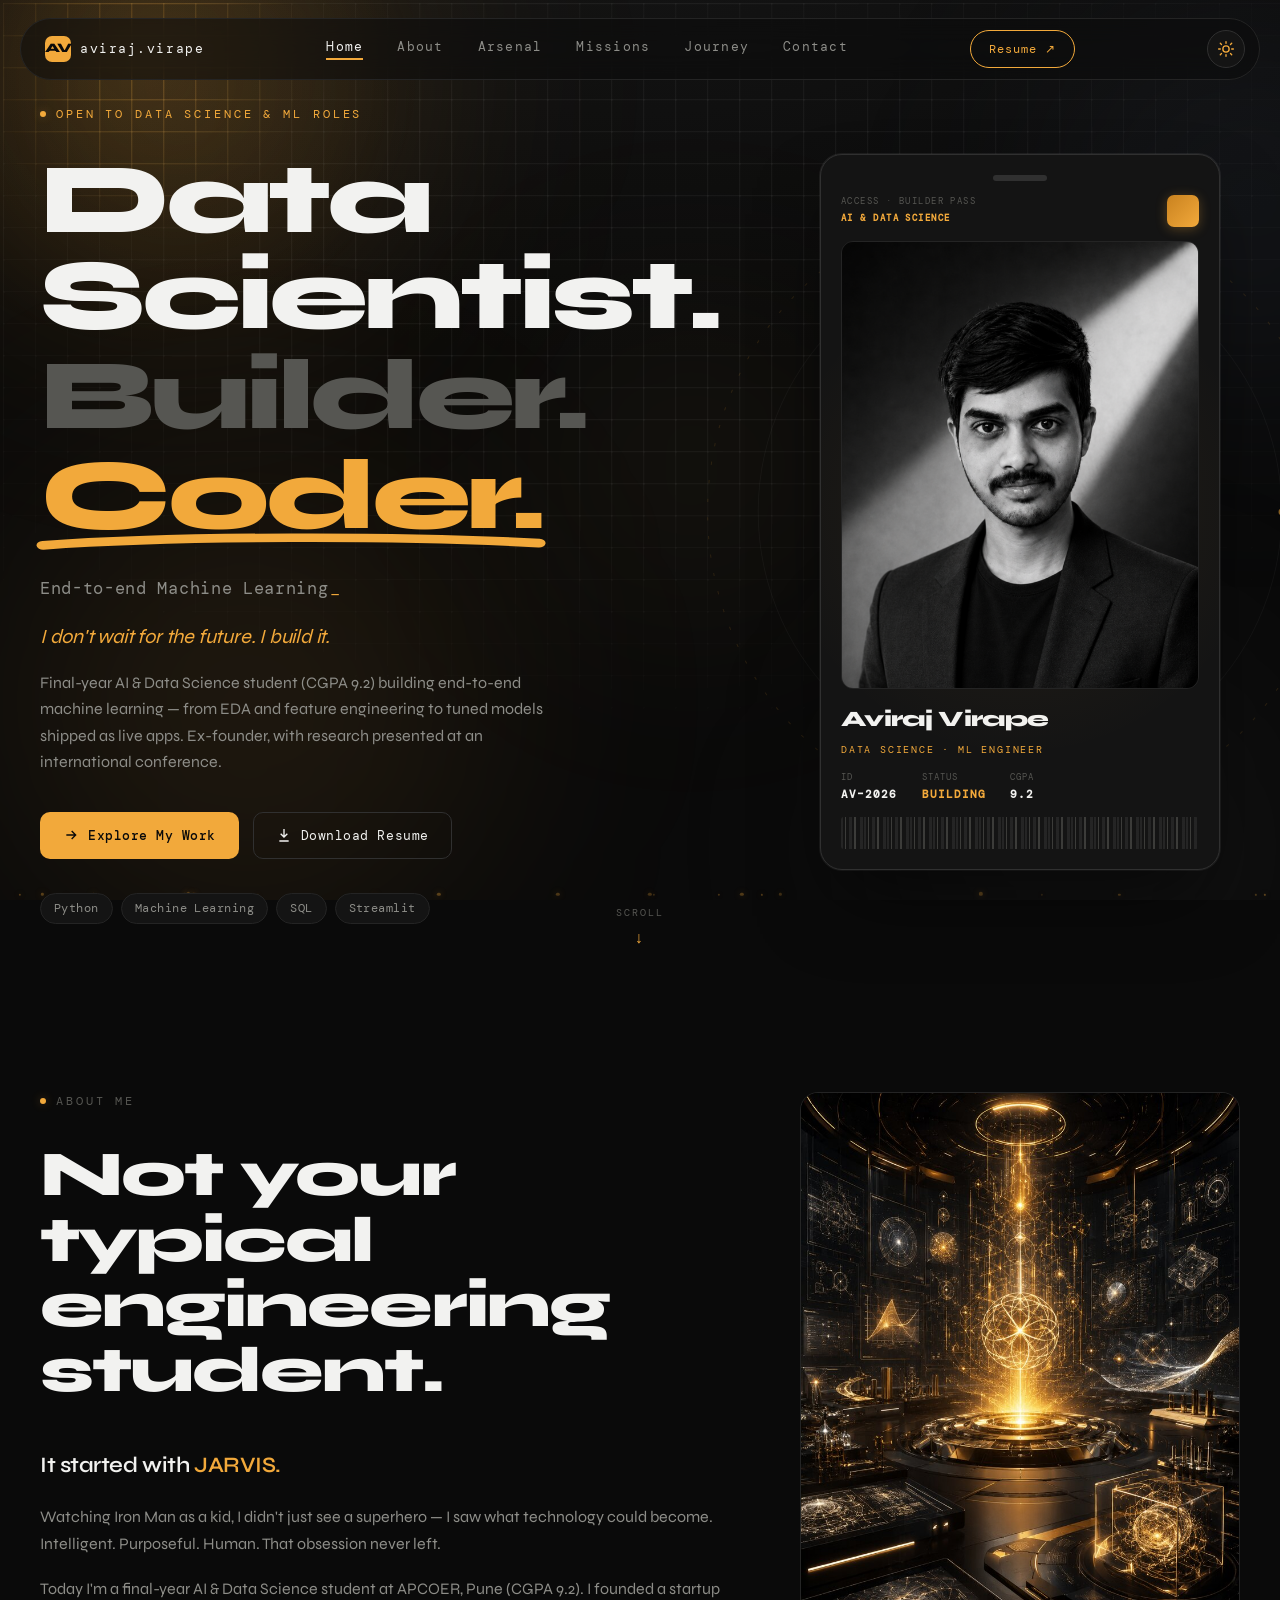
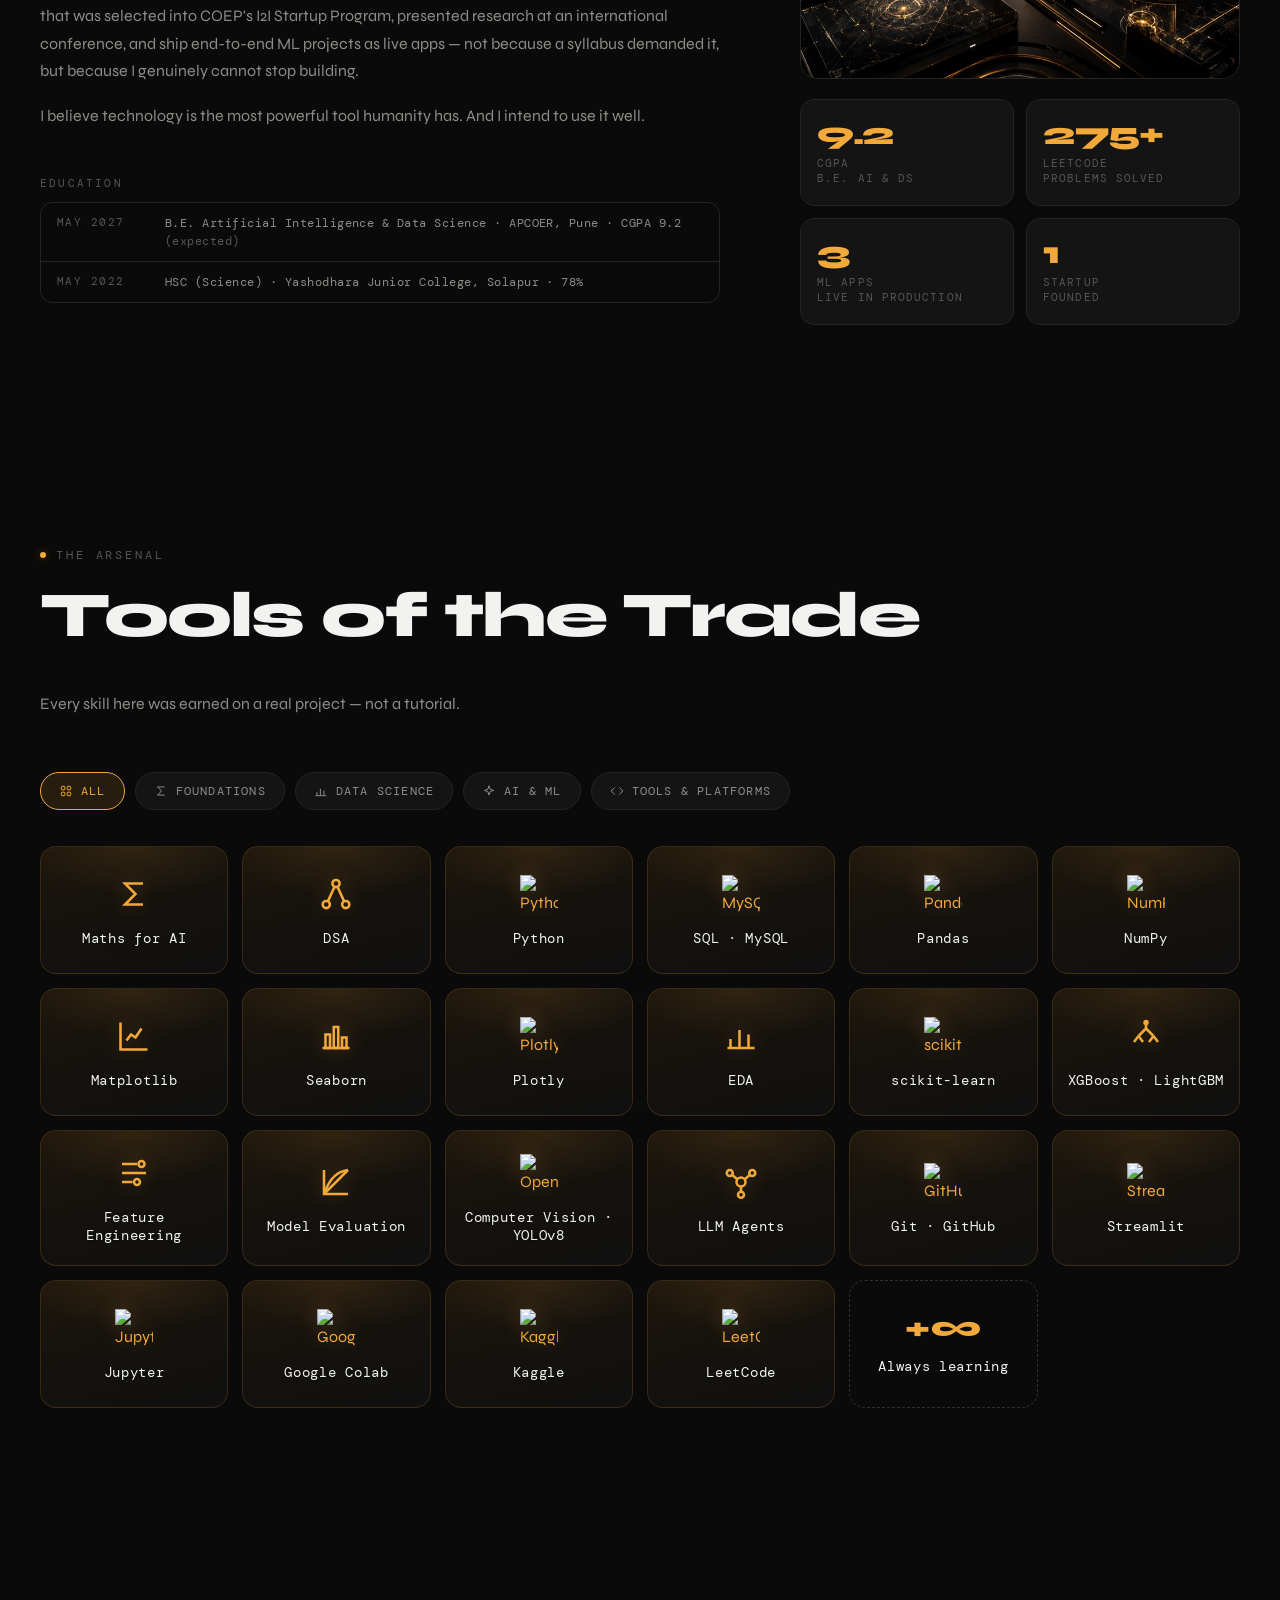
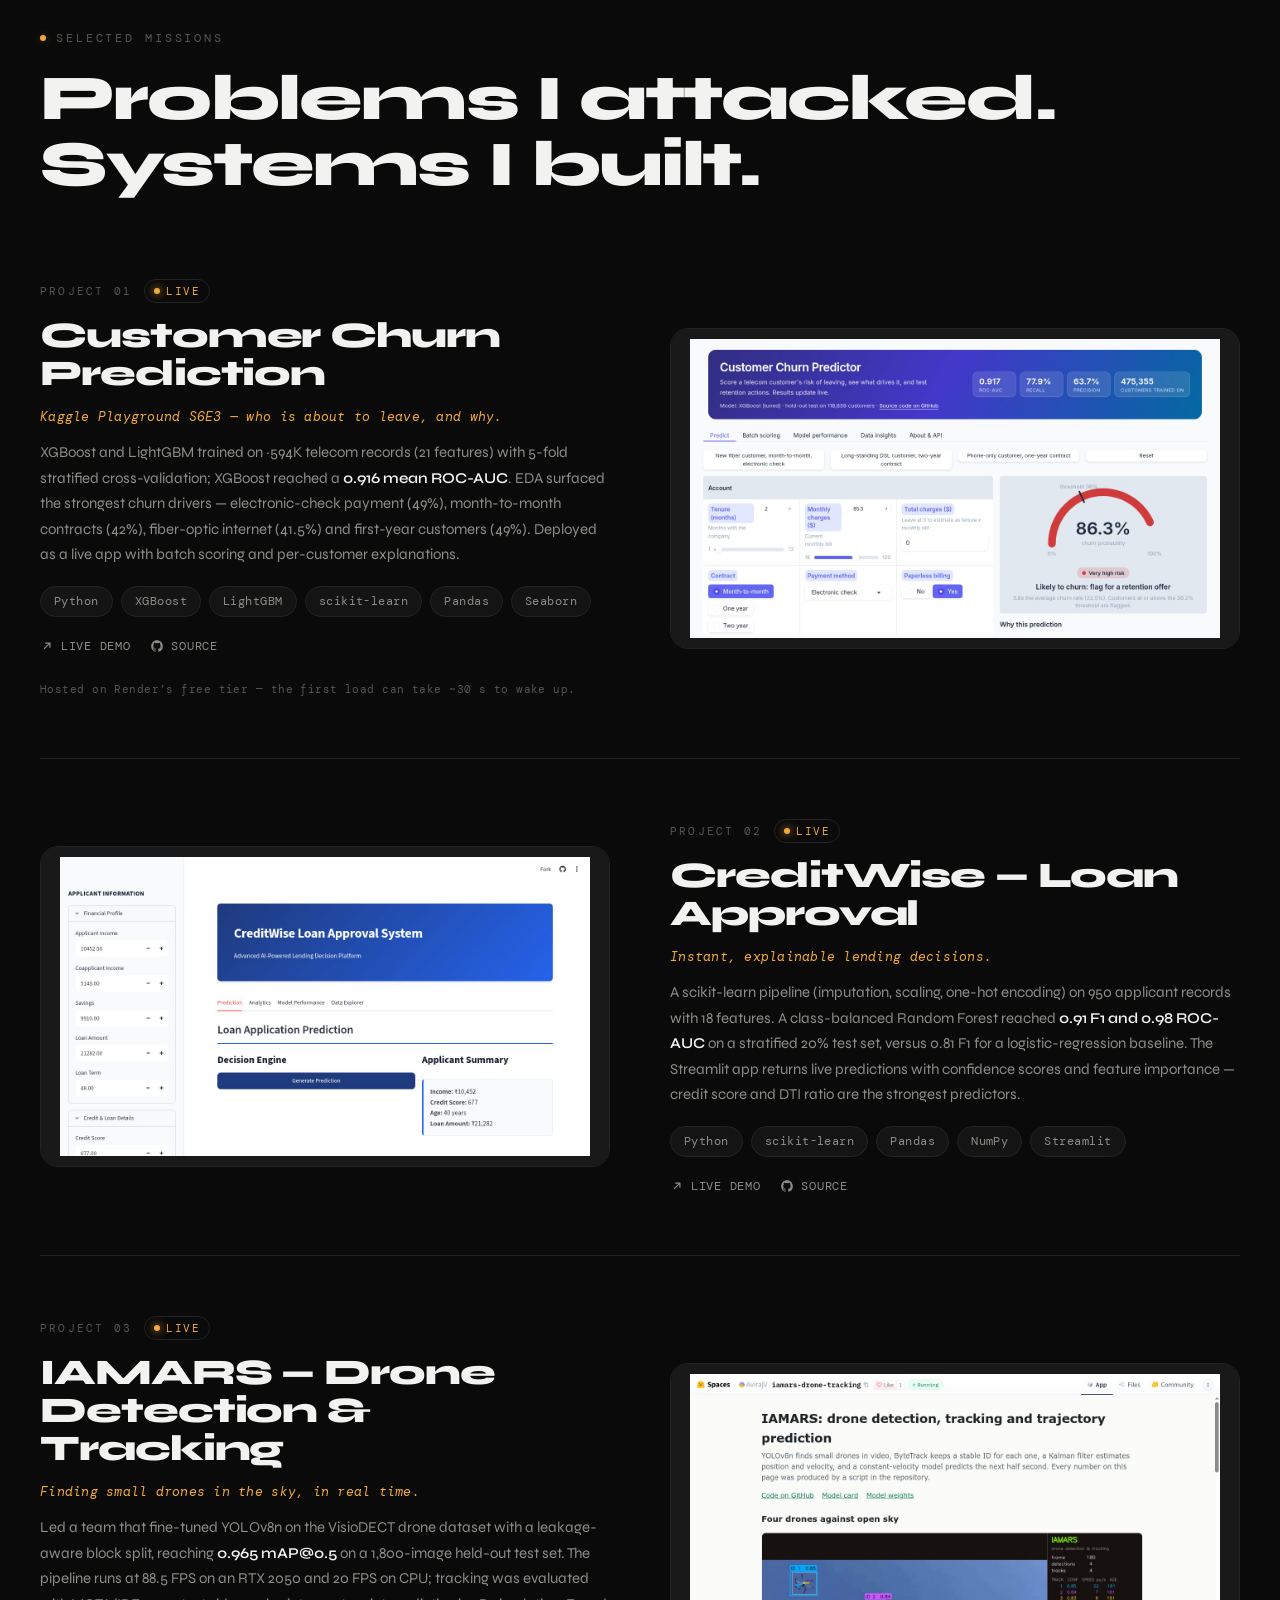
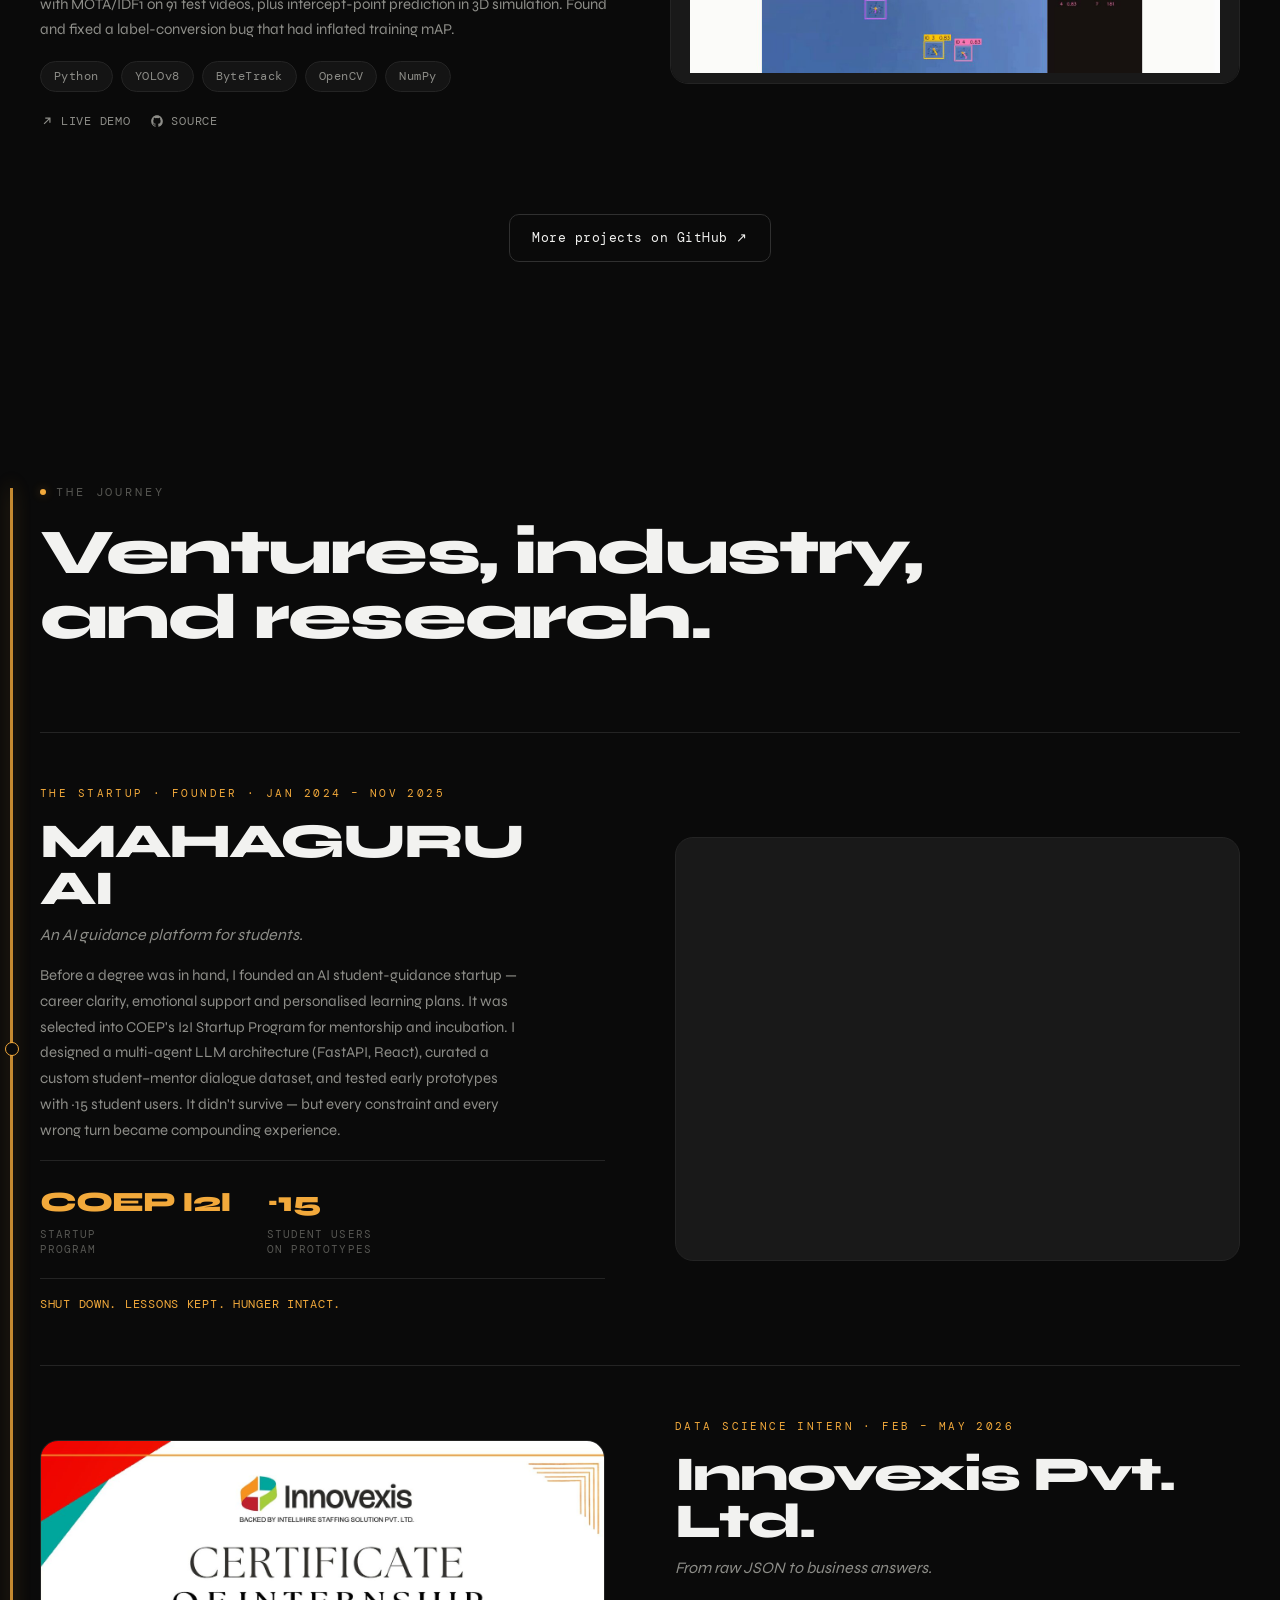
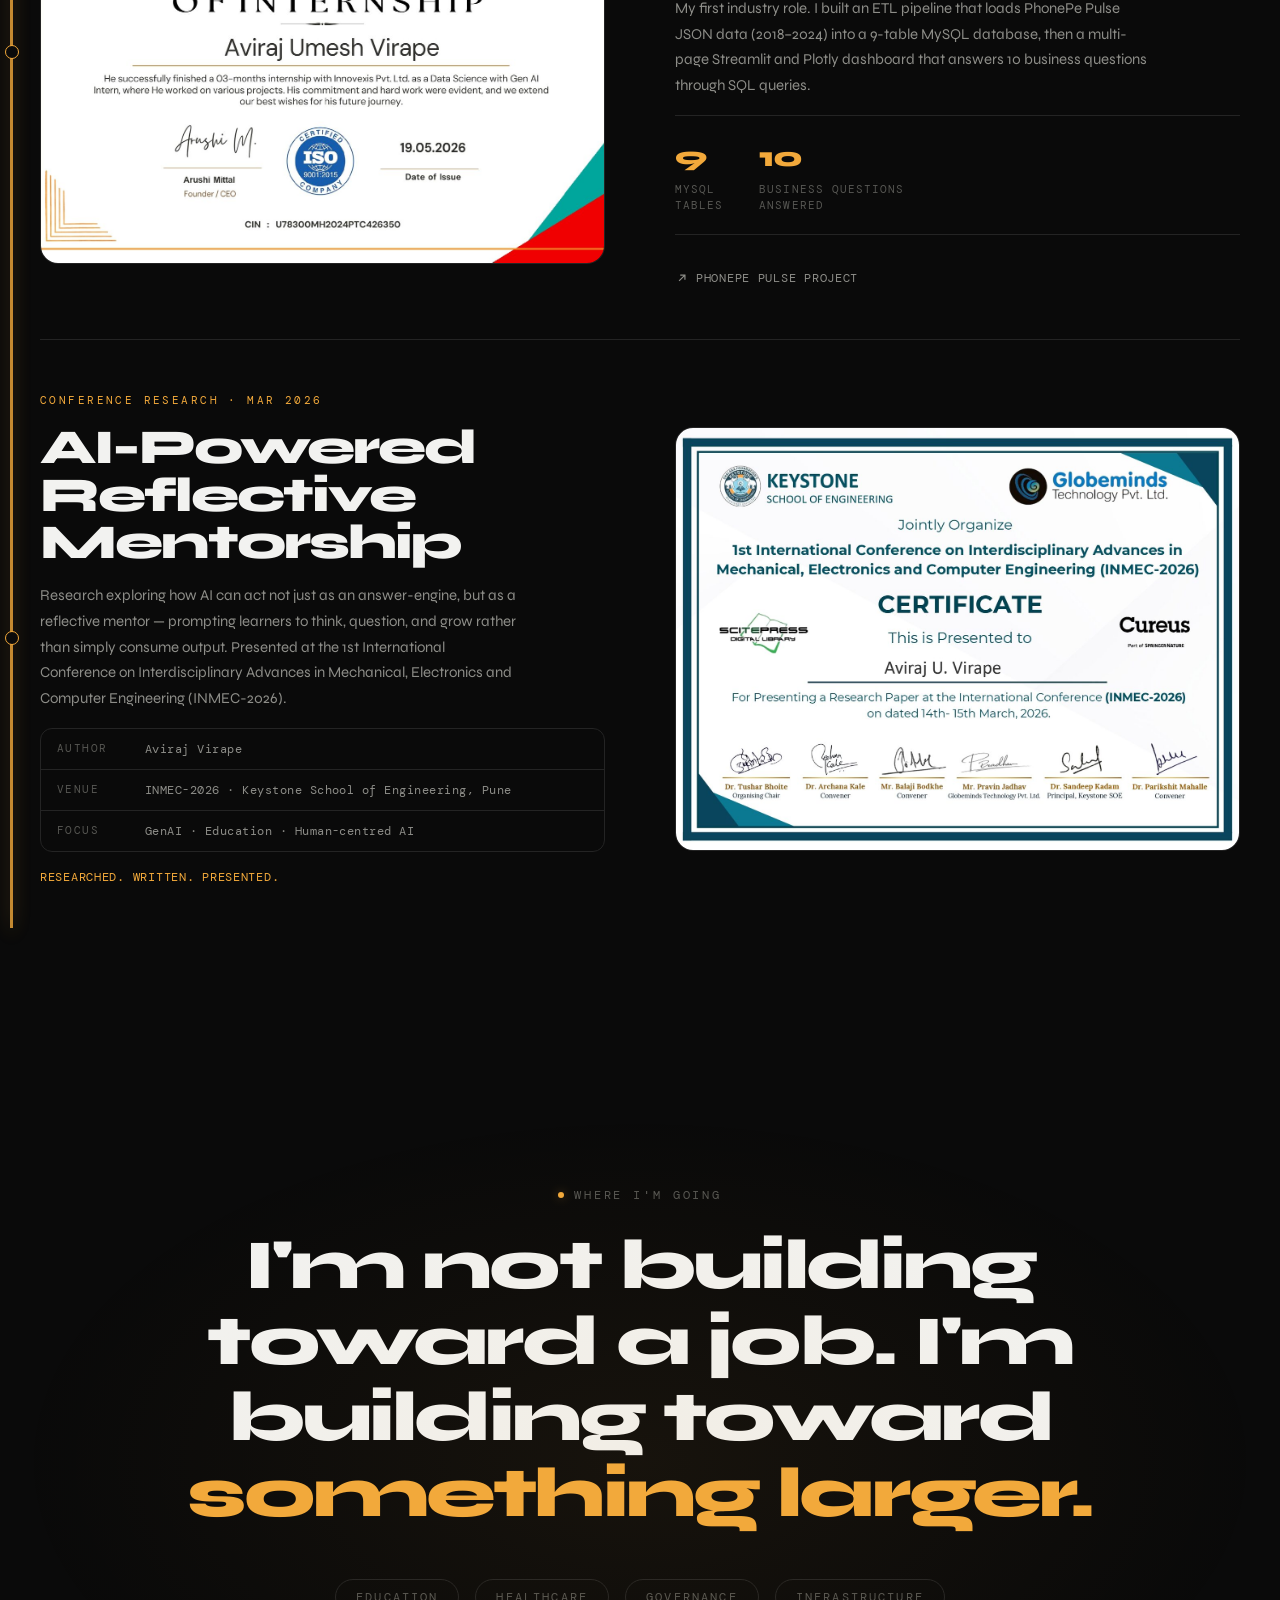
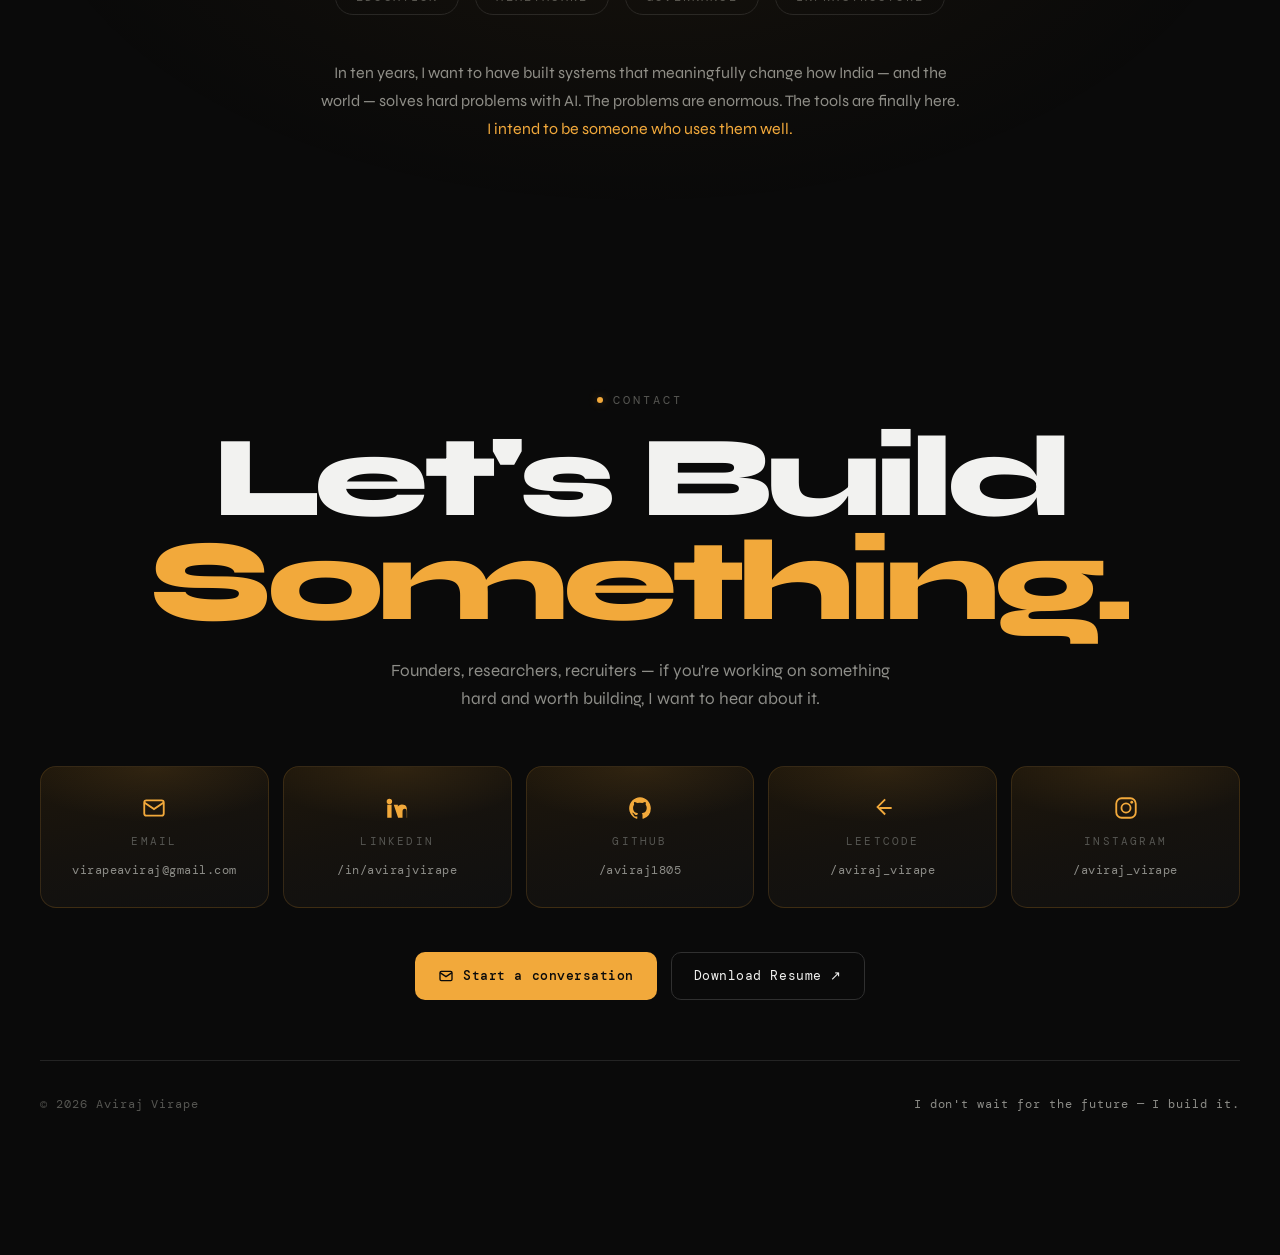
==== commit 0ab10d0a: "Add education, favicon, and self-hosted resume PDF - About: add an Education block (B.E. AI & DS at " ====
--- a/index.html
+++ b/index.html
@@ -11,6 +11,7 @@
 <meta property="og:url" content="https://aviraj1805.github.io/portfolio/" />
 <meta property="og:image" content="https://aviraj1805.github.io/portfolio/assets/projects/churn.jpg" />
 <meta name="twitter:card" content="summary_large_image" />
+<link rel="icon" href="data:image/svg+xml,%3Csvg xmlns='http://www.w3.org/2000/svg' viewBox='0 0 64 64'%3E%3Crect width='64' height='64' rx='14' fill='%23f2a93b'/%3E%3Ctext x='32' y='42' font-family='Arial,sans-serif' font-size='28' font-weight='700' text-anchor='middle' fill='%230a0a0a'%3EAV%3C/text%3E%3C/svg%3E" />
 <link rel="stylesheet" href="css/style.css" />
 <link rel="stylesheet" href="css/sections.css" />
 <script>
@@ -72,7 +73,7 @@
       <a class="nav__link" href="#journey" data-sec="journey">Journey</a>
       <a class="nav__link" href="#contact" data-sec="contact">Contact</a>
     </div>
-    <a class="nav__cta" href="https://drive.google.com/file/d/1mUGjSUHrKTfsiqO-nBWFhmG-vFfdRcrh/view?usp=sharing" target="_blank" rel="noopener">Resume ↗</a>
+    <a class="nav__cta" href="assets/Aviraj_Virape_Resume.pdf" target="_blank" rel="noopener">Resume ↗</a>
     <button class="nav__theme" id="themeToggle" type="button" aria-label="Toggle light or dark mode" title="Toggle theme">
       <svg class="ico-sun" viewBox="0 0 24 24" fill="none" stroke="currentColor" stroke-width="1.8" stroke-linecap="round"><circle cx="12" cy="12" r="4.2"/><path d="M12 2.2v2.2M12 19.6v2.2M4.4 4.4l1.6 1.6M18 18l1.6 1.6M2.2 12h2.2M19.6 12h2.2M4.4 19.6l1.6-1.6M18 6l1.6-1.6"/></svg>
       <svg class="ico-moon" viewBox="0 0 24 24" fill="none" stroke="currentColor" stroke-width="1.8" stroke-linecap="round" stroke-linejoin="round"><path d="M20 14.5A8 8 0 0 1 9.5 4a6.5 6.5 0 1 0 10.5 10.5Z"/></svg>
@@ -86,7 +87,7 @@
     <a href="#missions">Missions</a>
     <a href="#journey">Journey</a>
     <a href="#contact">Contact</a>
-    <a href="https://drive.google.com/file/d/1mUGjSUHrKTfsiqO-nBWFhmG-vFfdRcrh/view?usp=sharing" target="_blank" rel="noopener">Download Résumé ↗</a>
+    <a href="assets/Aviraj_Virape_Resume.pdf" target="_blank" rel="noopener">Download Résumé ↗</a>
   </div>
 </nav>
 
@@ -122,7 +123,7 @@
           <svg viewBox="0 0 24 24" fill="none" stroke="currentColor" stroke-width="2"><path d="M5 12h14M13 6l6 6-6 6"/></svg>
           Explore My Work
         </a>
-        <a class="btn btn--ghost" href="https://drive.google.com/file/d/1mUGjSUHrKTfsiqO-nBWFhmG-vFfdRcrh/view?usp=sharing" target="_blank" rel="noopener" >
+        <a class="btn btn--ghost" href="assets/Aviraj_Virape_Resume.pdf" target="_blank" rel="noopener" >
           <svg viewBox="0 0 24 24" fill="none" stroke="currentColor" stroke-width="2"><path d="M12 3v12M7 10l5 5 5-5M5 21h14"/></svg>
           Download Resume
         </a>
@@ -205,6 +206,13 @@
         I believe technology is the most powerful tool humanity has. And I
         intend to use it well.
       </p>
+      <div class="edu reveal" data-d="3">
+        <span class="edu__head">Education</span>
+        <div class="pub">
+          <div class="pub__row"><span class="pub__k">May 2027</span><span class="pub__v">B.E. Artificial Intelligence &amp; Data Science · APCOER, Pune · CGPA 9.2 <span class="edu__dim">(expected)</span></span></div>
+          <div class="pub__row"><span class="pub__k">May 2022</span><span class="pub__v">HSC (Science) · Yashodhara Junior College, Solapur · 78%</span></div>
+        </div>
+      </div>
     </div>
 
     <div class="about__side">
@@ -655,7 +663,7 @@
         <svg viewBox="0 0 24 24" fill="none" stroke="currentColor" stroke-width="2"><rect x="3" y="5" width="18" height="14" rx="2"/><path d="m3 7 9 6 9-6"/></svg>
         Start a conversation
       </a>
-      <a class="btn btn--ghost" href="https://drive.google.com/file/d/1mUGjSUHrKTfsiqO-nBWFhmG-vFfdRcrh/view?usp=sharing" target="_blank" rel="noopener">Download Resume ↗</a>
+      <a class="btn btn--ghost" href="assets/Aviraj_Virape_Resume.pdf" target="_blank" rel="noopener">Download Resume ↗</a>
     </div>
 
     <div class="foot">
--- a/css/sections.css
+++ b/css/sections.css
@@ -1043,3 +1043,13 @@
   .hero-swoosh .sw, .title-line path { stroke-dashoffset: 0; animation: none; }
 }
 .feature__body > .mission__link { margin-top: 18px; }
+
+/* Education list in About (reuses the .pub table styling) */
+.edu { margin-top: 28px; }
+.edu__head {
+  display: block; margin-bottom: 10px;
+  font-family: var(--font-mono); font-size: 11px; letter-spacing: 0.2em;
+  text-transform: uppercase; color: var(--text-3);
+}
+.edu .pub__k { flex: 0 0 92px; }
+.edu__dim { color: var(--text-3); }
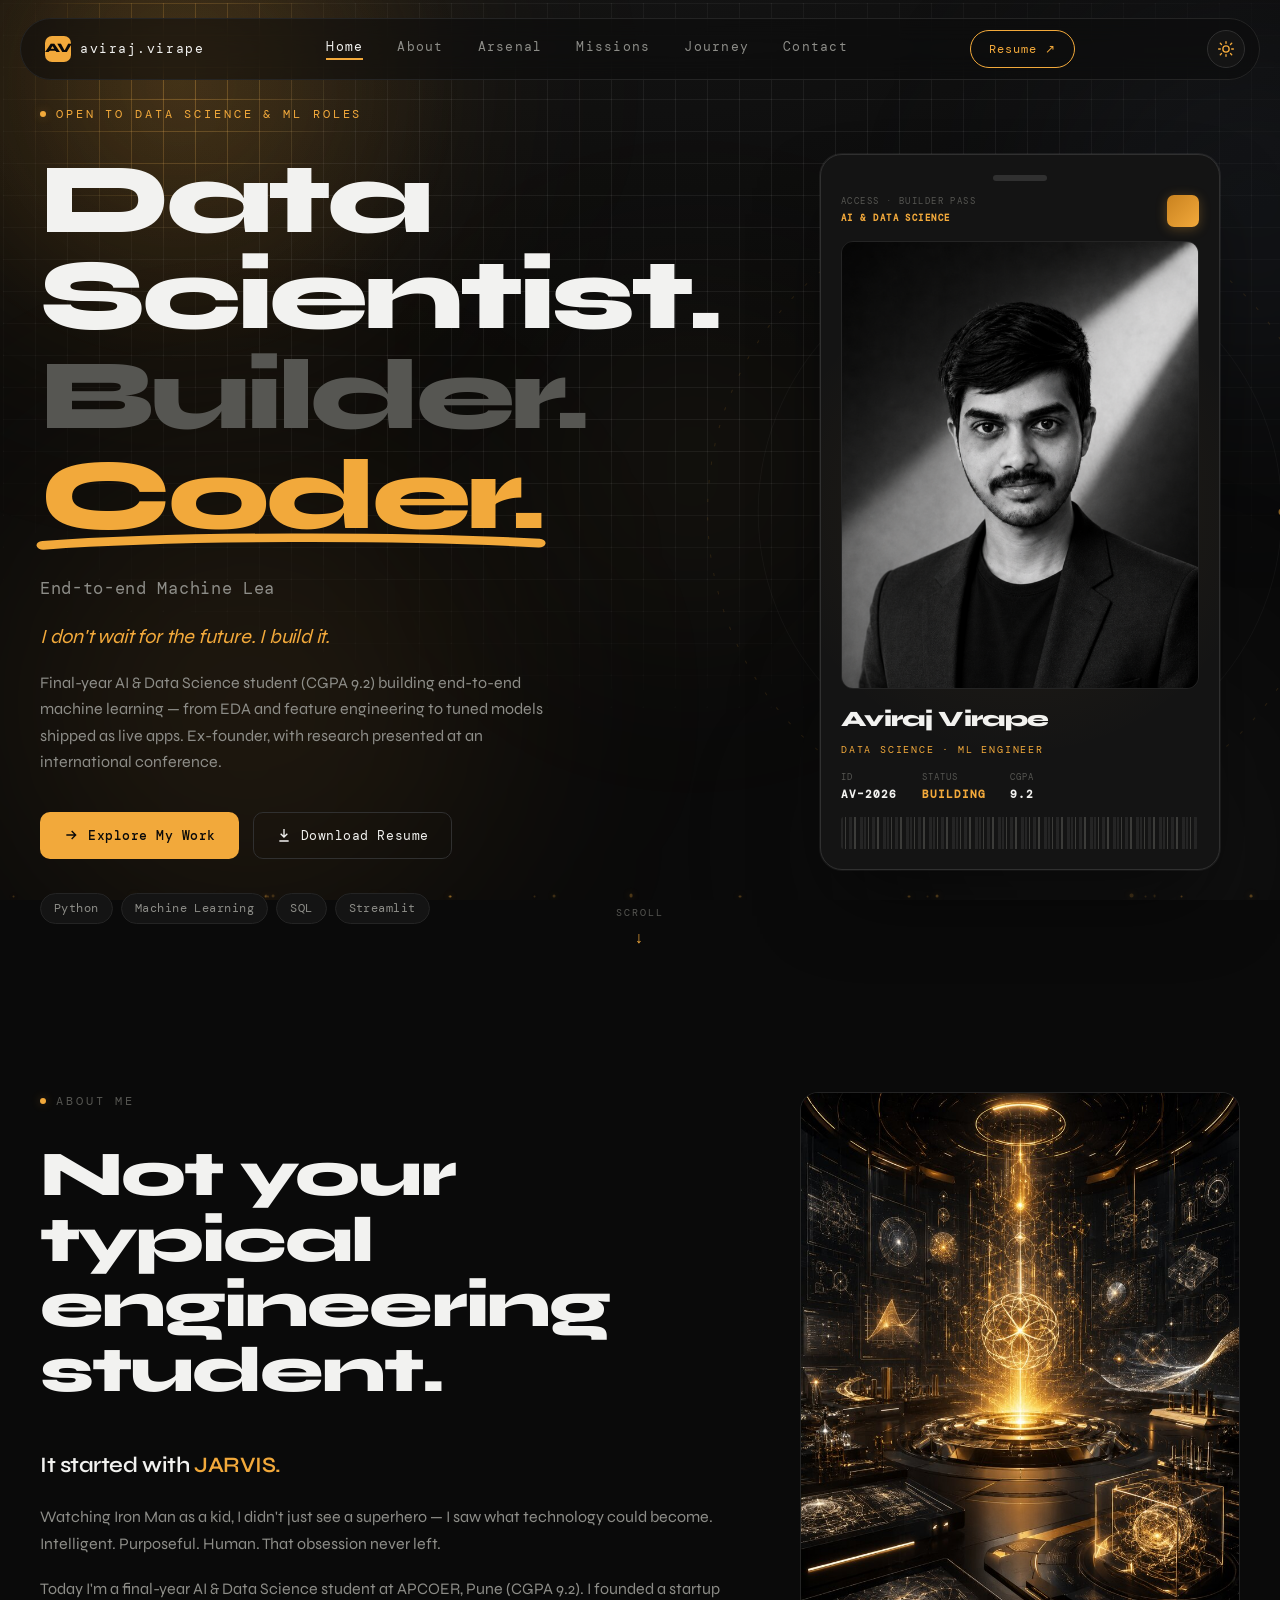
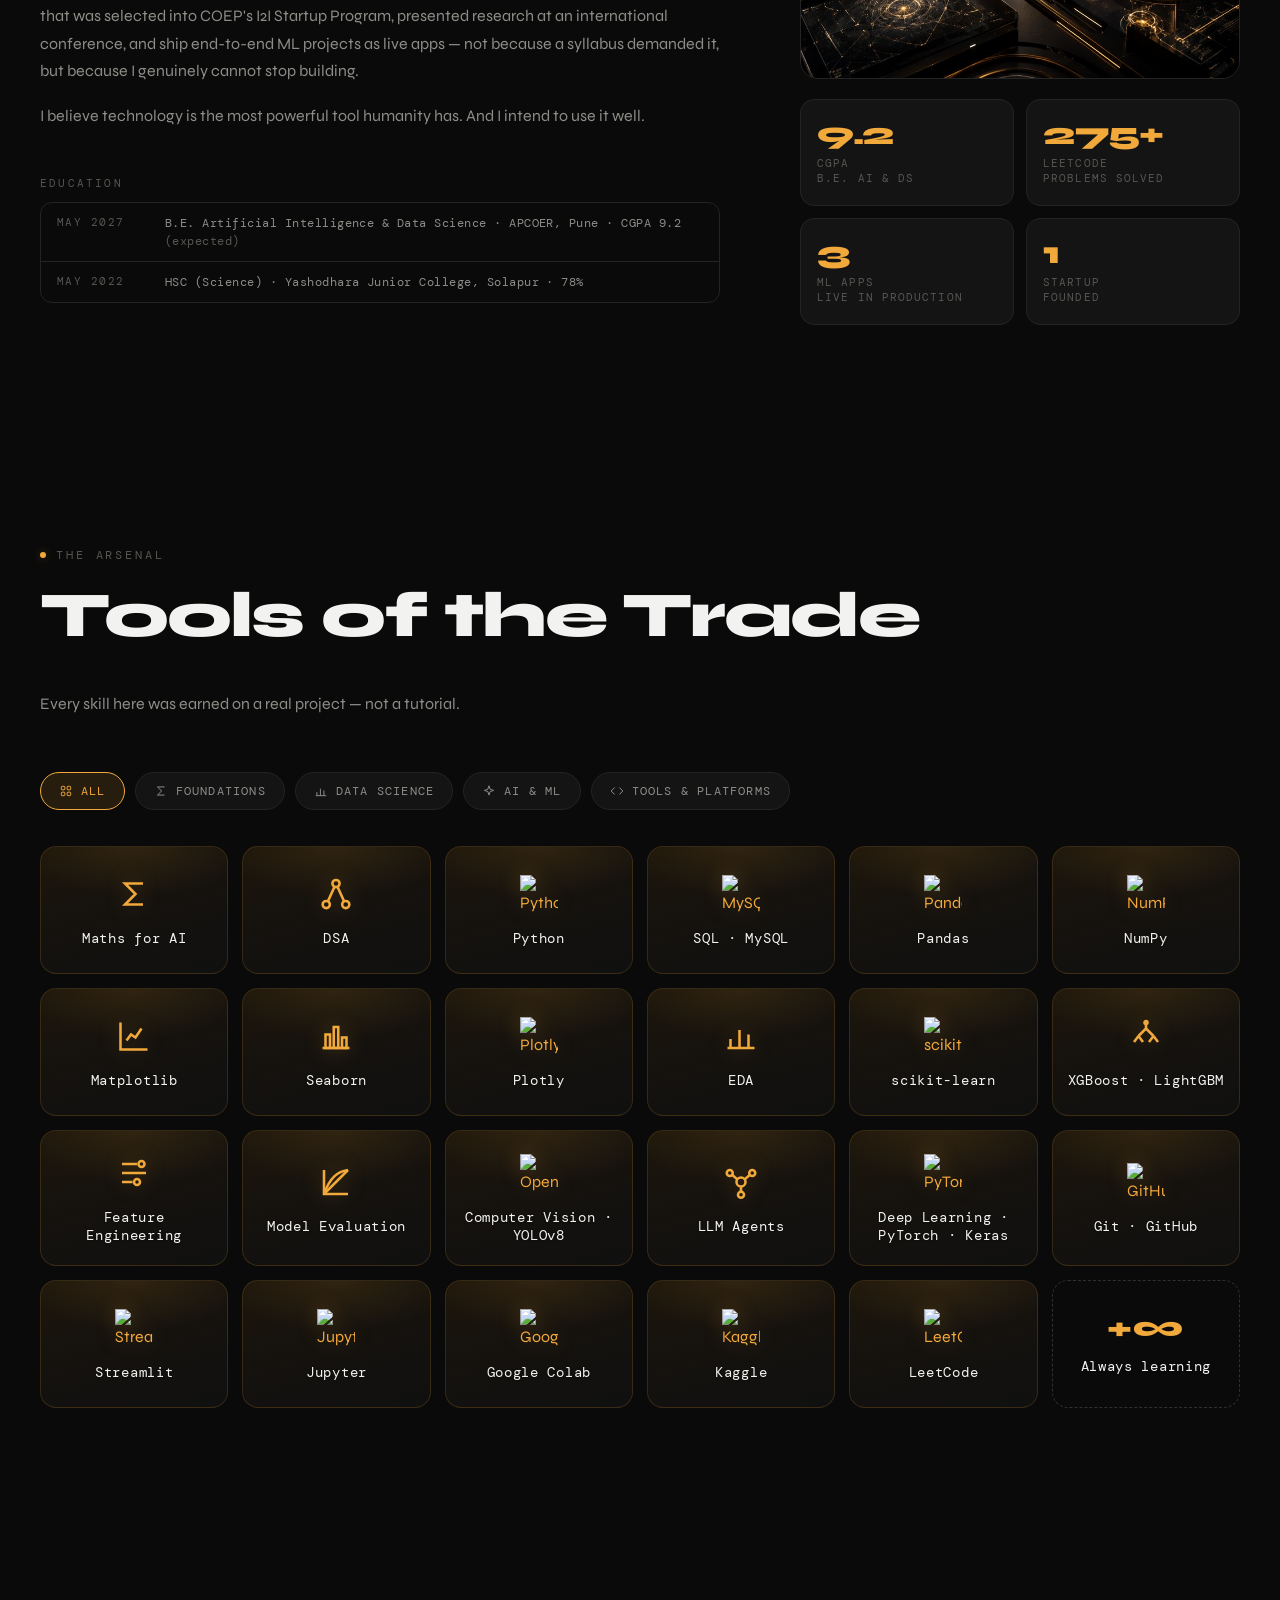
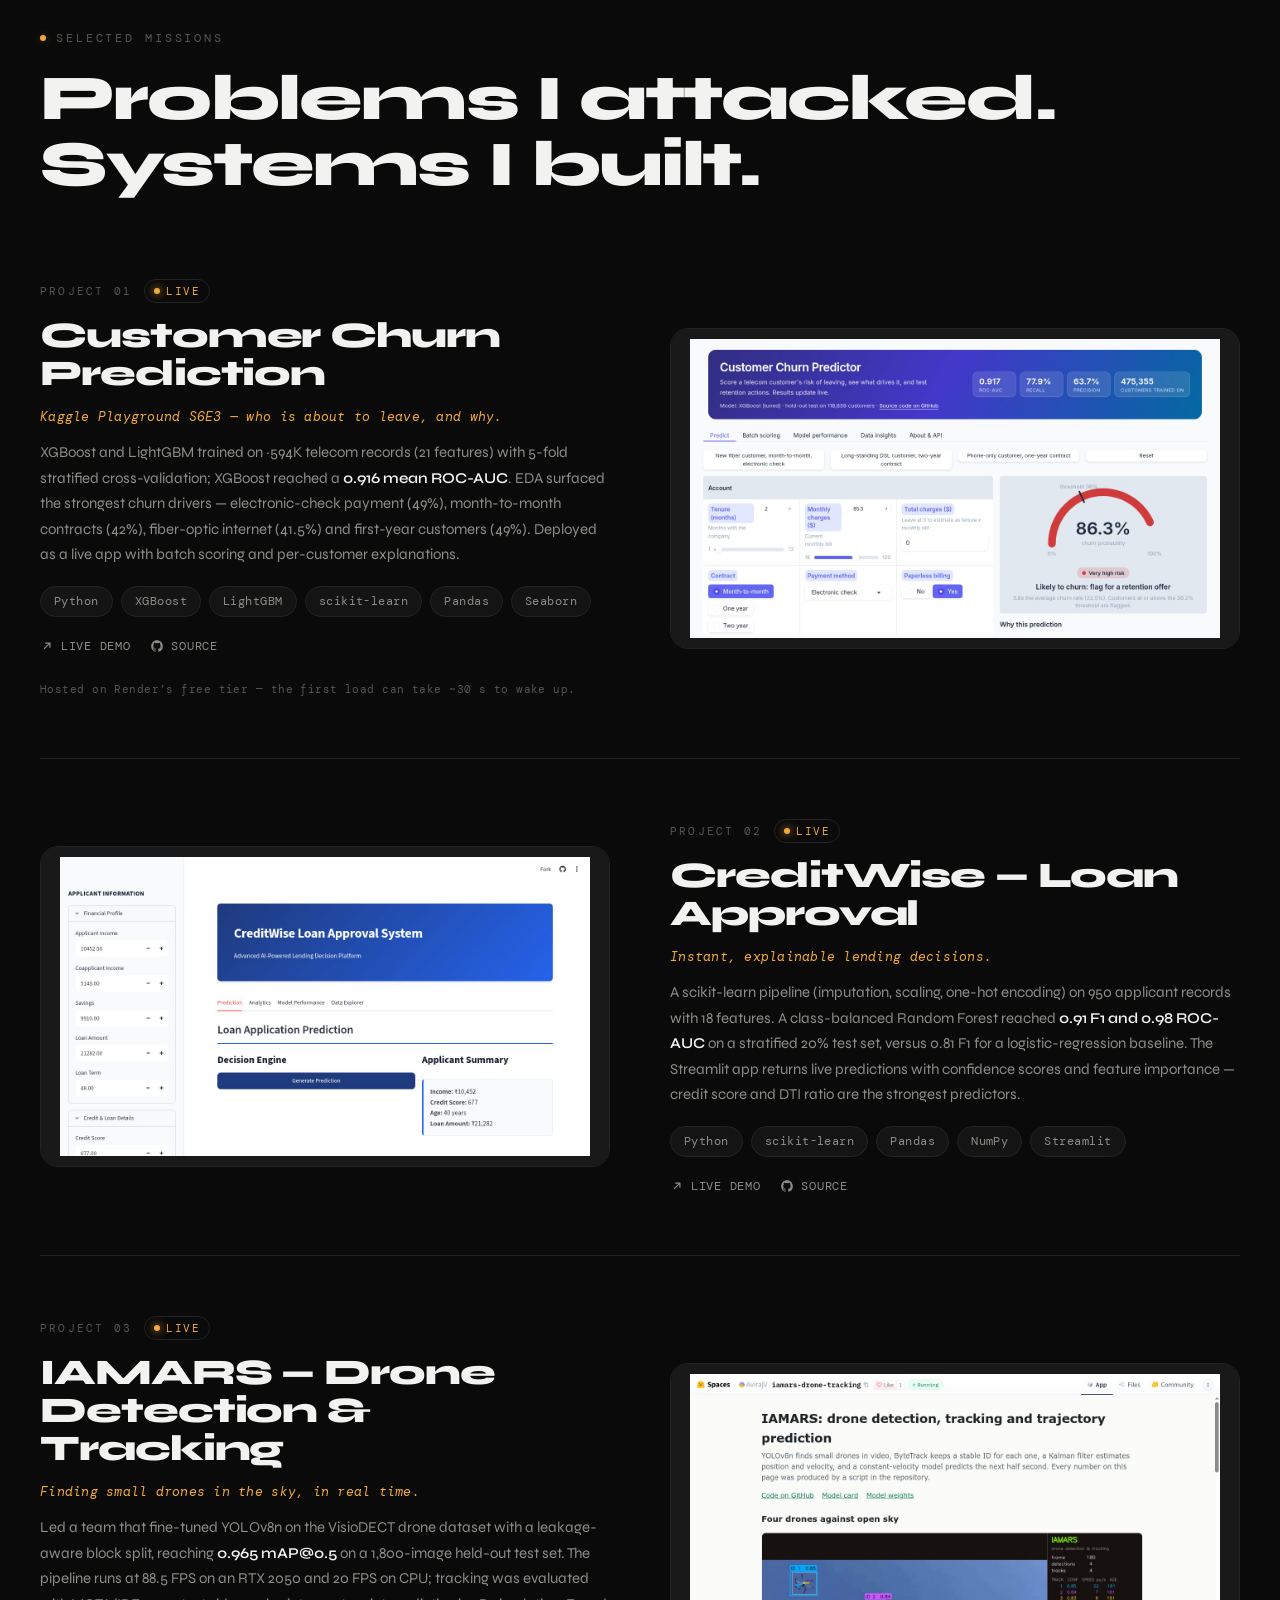
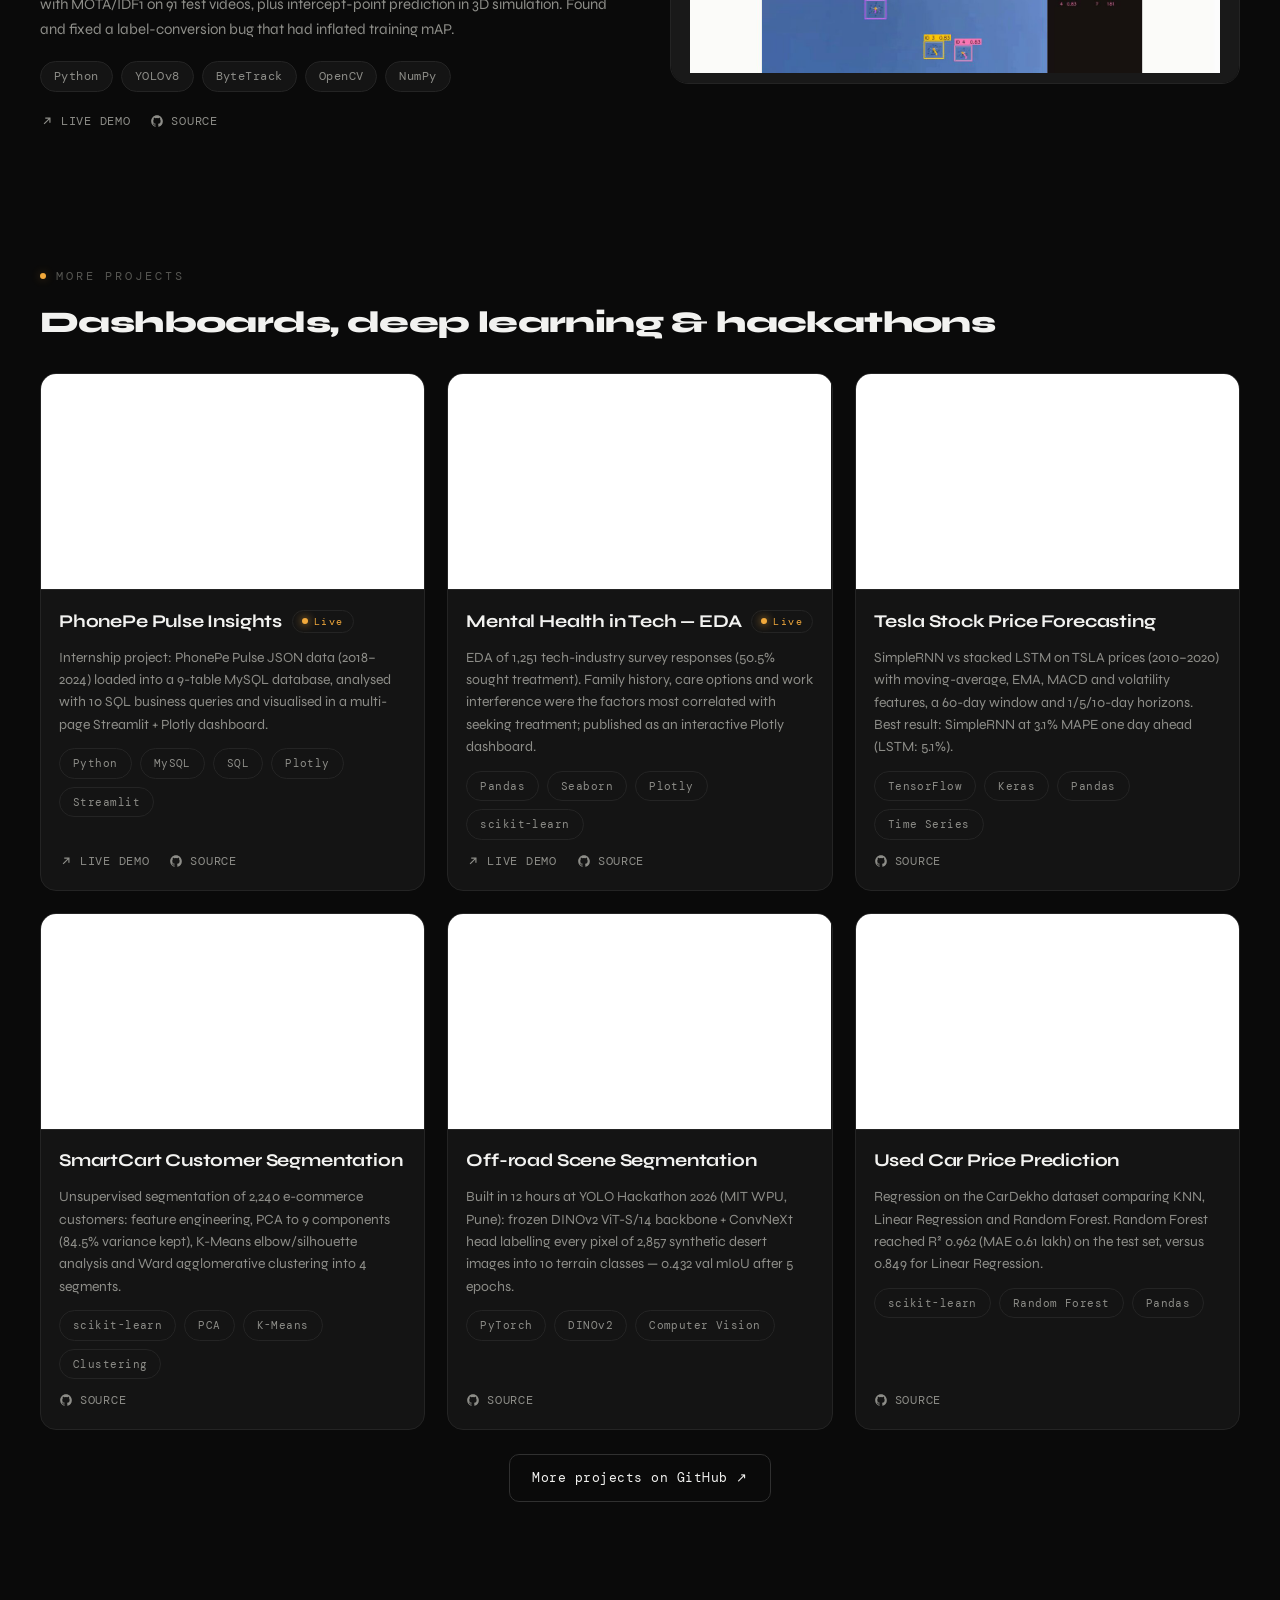
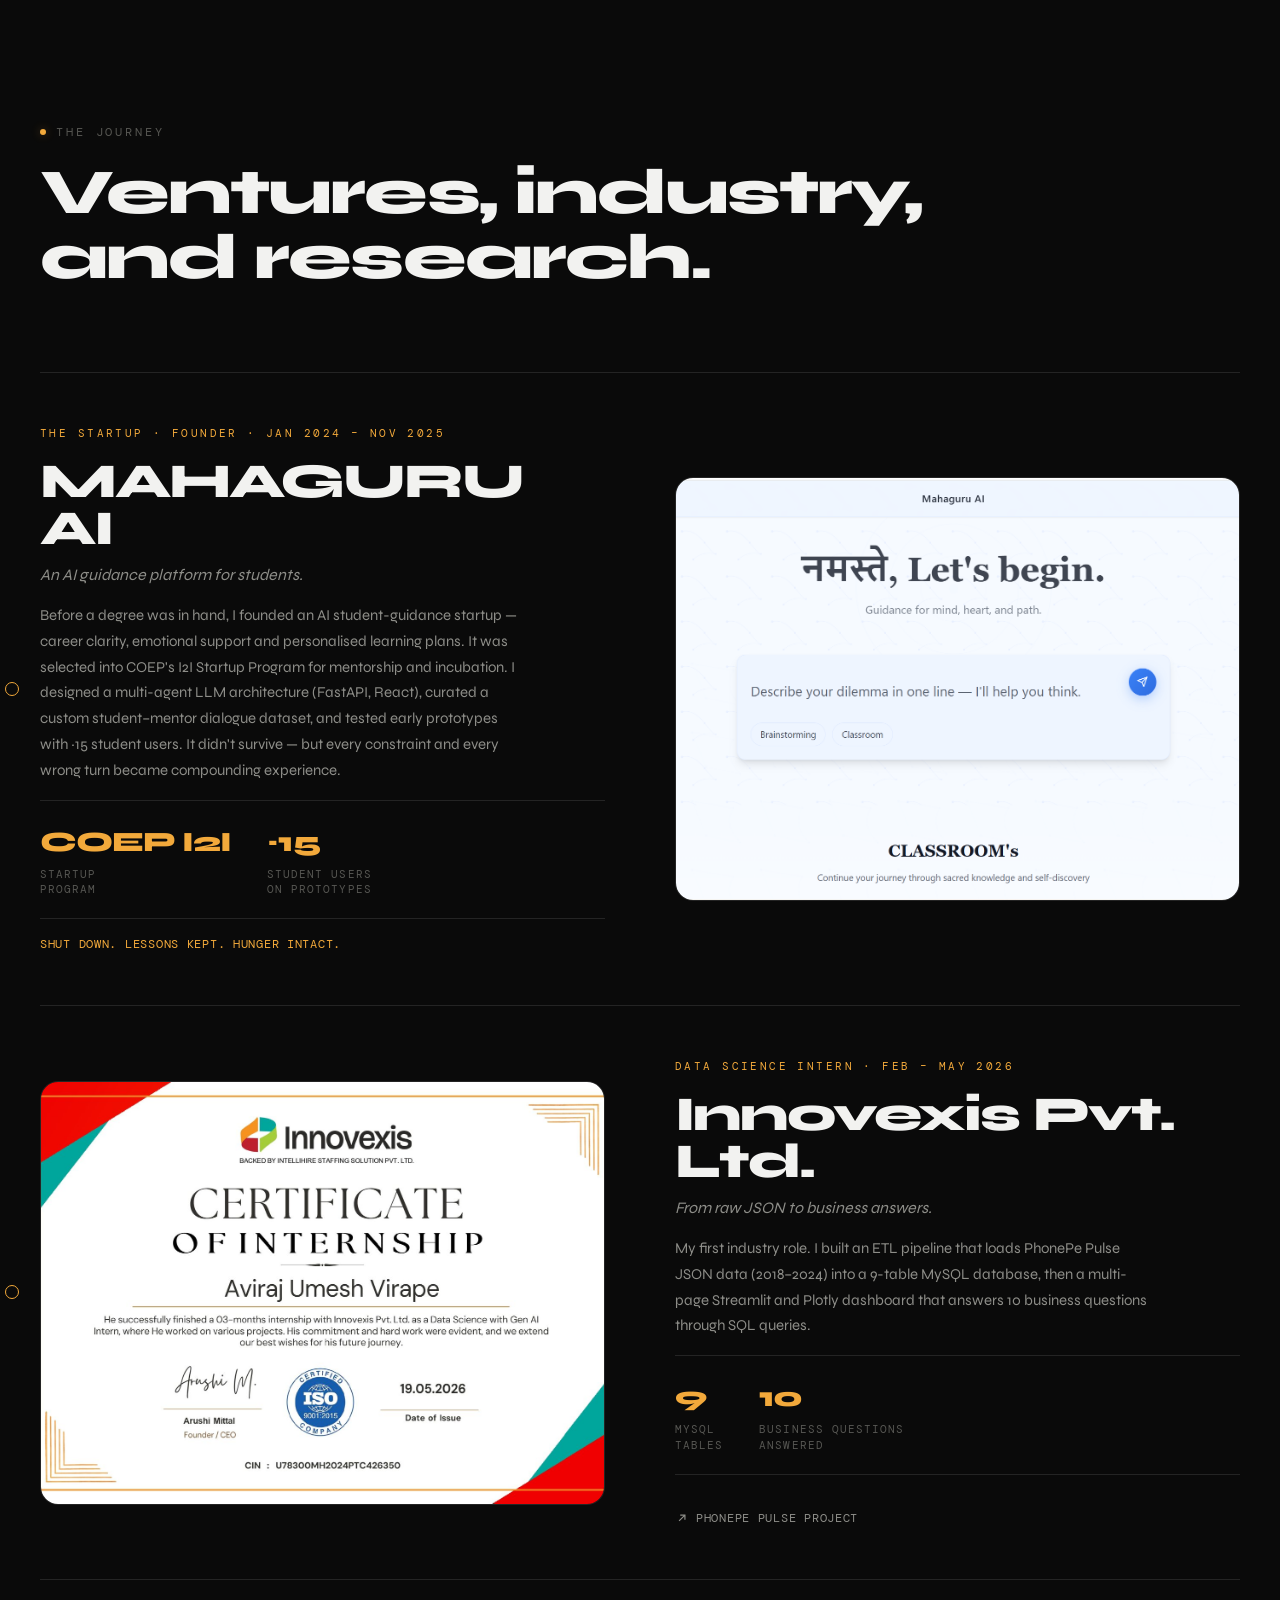
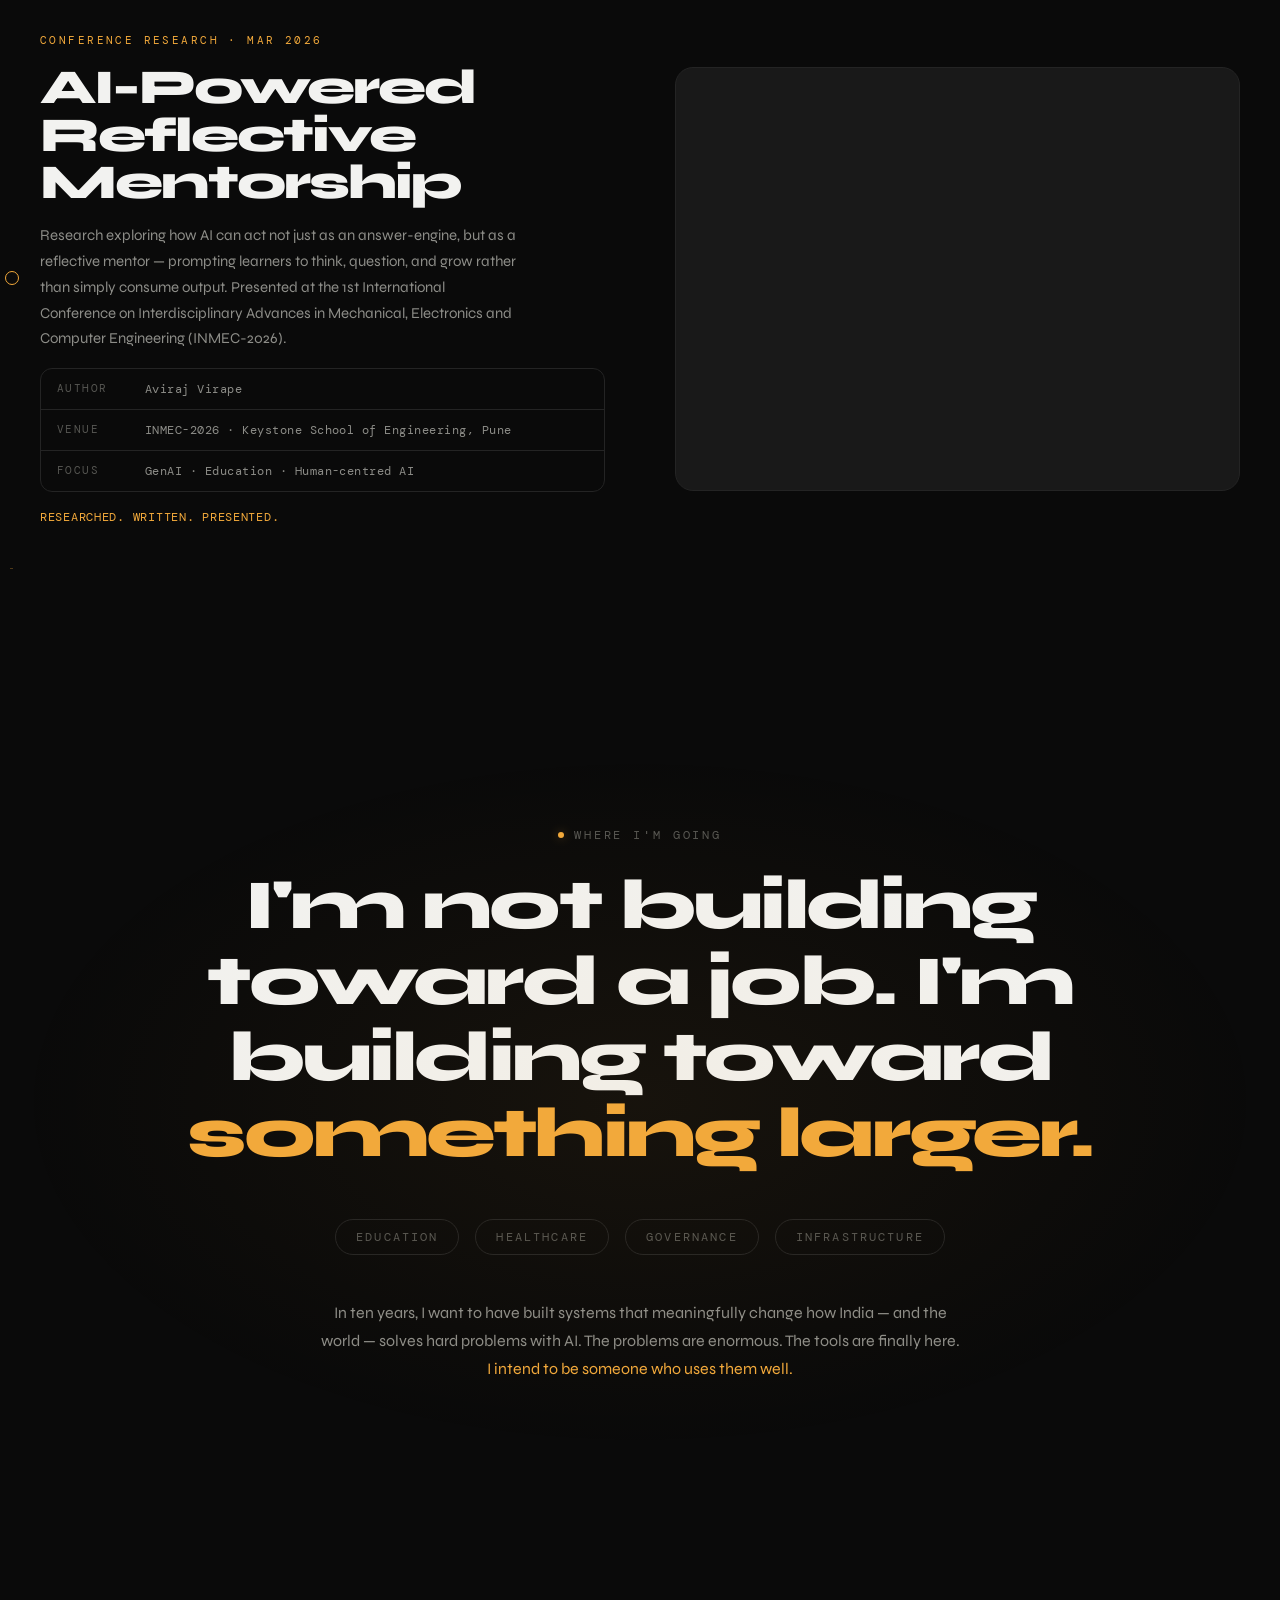
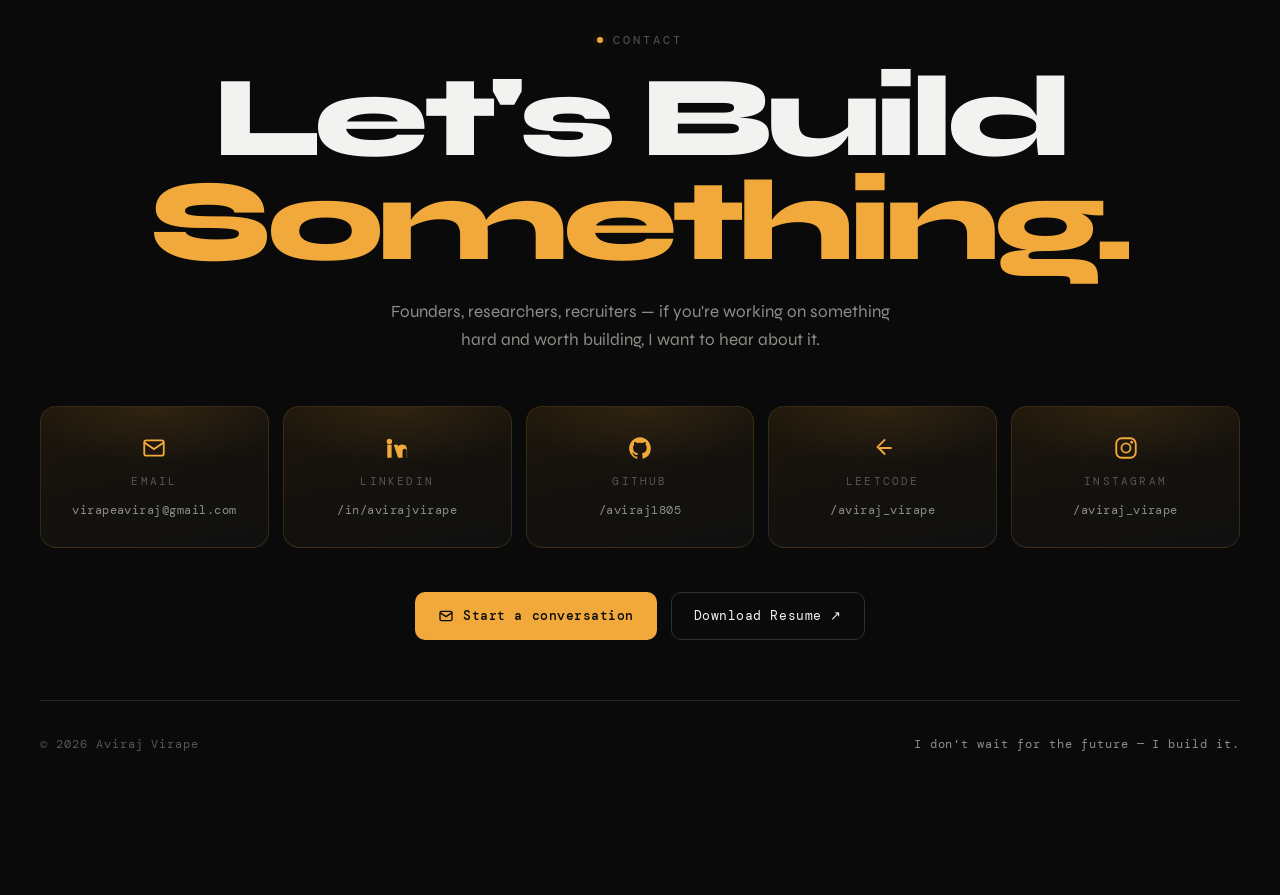
==== commit d4470765: "Add six more projects with thumbnails and hosted dashboards - New "More projects" grid under the fea" ====
--- a/index.html
+++ b/index.html
@@ -332,31 +332,35 @@
         <span class="ars-tile__icon"><svg viewBox="0 0 24 24" fill="none" stroke="currentColor" stroke-width="1.7"><circle cx="12" cy="12" r="3"/><circle cx="4.5" cy="6" r="2"/><circle cx="19.5" cy="6" r="2"/><circle cx="12" cy="20.5" r="2"/><path d="M6.2 7.3 9.8 10.4M17.8 7.3 14.2 10.4M12 15v3.5"/></svg></span>
         <span class="ars-tile__name">LLM Agents</span>
       </div>
-      <div class="ars-tile" data-cat="tools" style="--i:16">
+      <div class="ars-tile" data-cat="ai" style="--i:16">
+        <span class="ars-tile__icon"><img src="https://cdn.simpleicons.org/pytorch/f2a93b" alt="PyTorch" loading="lazy"/></span>
+        <span class="ars-tile__name">Deep Learning · PyTorch · Keras</span>
+      </div>
+      <div class="ars-tile" data-cat="tools" style="--i:17">
         <span class="ars-tile__icon"><img src="https://cdn.simpleicons.org/github/f2a93b" alt="GitHub" loading="lazy"/></span>
         <span class="ars-tile__name">Git · GitHub</span>
       </div>
-      <div class="ars-tile" data-cat="tools" style="--i:17">
+      <div class="ars-tile" data-cat="tools" style="--i:18">
         <span class="ars-tile__icon"><img src="https://cdn.simpleicons.org/streamlit/f2a93b" alt="Streamlit" loading="lazy"/></span>
         <span class="ars-tile__name">Streamlit</span>
       </div>
-      <div class="ars-tile" data-cat="tools" style="--i:18">
+      <div class="ars-tile" data-cat="tools" style="--i:19">
         <span class="ars-tile__icon"><img src="https://cdn.simpleicons.org/jupyter/f2a93b" alt="Jupyter" loading="lazy"/></span>
         <span class="ars-tile__name">Jupyter</span>
       </div>
-      <div class="ars-tile" data-cat="tools" style="--i:19">
+      <div class="ars-tile" data-cat="tools" style="--i:20">
         <span class="ars-tile__icon"><img src="https://cdn.simpleicons.org/googlecolab/f2a93b" alt="Google Colab" loading="lazy"/></span>
         <span class="ars-tile__name">Google Colab</span>
       </div>
-      <div class="ars-tile" data-cat="tools" style="--i:20">
+      <div class="ars-tile" data-cat="tools" style="--i:21">
         <span class="ars-tile__icon"><img src="https://cdn.simpleicons.org/kaggle/f2a93b" alt="Kaggle" loading="lazy"/></span>
         <span class="ars-tile__name">Kaggle</span>
       </div>
-      <div class="ars-tile" data-cat="tools" style="--i:21">
+      <div class="ars-tile" data-cat="tools" style="--i:22">
         <span class="ars-tile__icon"><img src="https://cdn.simpleicons.org/leetcode/f2a93b" alt="LeetCode" loading="lazy"/></span>
         <span class="ars-tile__name">LeetCode</span>
       </div>
-      <div class="ars-tile ars-tile--more" data-cat="all" style="--i:22">
+      <div class="ars-tile ars-tile--more" data-cat="all" style="--i:23">
         <span class="ars-tile__plus">+∞</span>
         <span class="ars-tile__name">Always learning</span>
       </div>
@@ -482,6 +486,79 @@
         </div>
       </div>
     </article>
+
+    <div class="more-head reveal" id="projects-more">
+      <span class="label"><span class="dot"></span>More Projects</span>
+      <h3 class="more-head__title">Dashboards, deep learning &amp; hackathons</h3>
+    </div>
+    <div class="pgrid">
+      <article class="pcard reveal">
+        <a class="frame pcard__media" data-img="assets/projects/phonepe.jpg" href="demos/phonepe/" aria-label="Open PhonePe Pulse Insights">
+          <img src="assets/projects/phonepe.jpg" alt="PhonePe Pulse Insights preview" loading="lazy" decoding="async" />
+        </a>
+        <div class="pcard__body">
+          <h4 class="pcard__title">PhonePe Pulse Insights <span class="mission__live"><span class="dot"></span>Live</span></h4>
+          <p class="pcard__desc">Internship project: PhonePe Pulse JSON data (2018–2024) loaded into a 9-table MySQL database, analysed with 10 SQL business queries and visualised in a multi-page Streamlit + Plotly dashboard.</p>
+          <div class="chips pcard__chips"><span class="chip">Python</span><span class="chip">MySQL</span><span class="chip">SQL</span><span class="chip">Plotly</span><span class="chip">Streamlit</span></div>
+          <div class="mission__links"><a class="mission__link" href="demos/phonepe/"><svg viewBox="0 0 24 24" fill="none" stroke="currentColor" stroke-width="2"><path d="M7 17 17 7M9 7h8v8"/></svg> Live demo</a><a class="mission__link" href="https://github.com/aviraj1805/PhonePe" target="_blank" rel="noopener"><svg viewBox="0 0 24 24" fill="currentColor"><path d="M12 2C6.5 2 2 6.6 2 12.3c0 4.5 2.9 8.4 6.8 9.7.5.1.7-.2.7-.5v-1.7c-2.8.6-3.4-1.4-3.4-1.4-.5-1.2-1.1-1.5-1.1-1.5-.9-.6.1-.6.1-.6 1 .1 1.5 1 1.5 1 .9 1.6 2.4 1.1 3 .9.1-.7.3-1.1.6-1.4-2.2-.3-4.6-1.1-4.6-5 0-1.1.4-2 1-2.7-.1-.3-.4-1.3.1-2.7 0 0 .8-.3 2.7 1a9.3 9.3 0 0 1 5 0c1.9-1.3 2.7-1 2.7-1 .5 1.4.2 2.4.1 2.7.6.7 1 1.6 1 2.7 0 3.9-2.3 4.7-4.6 5 .4.3.7.9.7 1.9v2.8c0 .3.2.6.7.5A10.3 10.3 0 0 0 22 12.3C22 6.6 17.5 2 12 2Z"/></svg> Source</a></div>
+        </div>
+      </article>
+      <article class="pcard reveal">
+        <a class="frame pcard__media" data-img="assets/projects/mental-health.jpg" href="demos/mental-health/" aria-label="Open Mental Health in Tech — EDA">
+          <img src="assets/projects/mental-health.jpg" alt="Mental Health in Tech — EDA preview" loading="lazy" decoding="async" />
+        </a>
+        <div class="pcard__body">
+          <h4 class="pcard__title">Mental Health in Tech — EDA <span class="mission__live"><span class="dot"></span>Live</span></h4>
+          <p class="pcard__desc">EDA of 1,251 tech-industry survey responses (50.5% sought treatment). Family history, care options and work interference were the factors most correlated with seeking treatment; published as an interactive Plotly dashboard.</p>
+          <div class="chips pcard__chips"><span class="chip">Pandas</span><span class="chip">Seaborn</span><span class="chip">Plotly</span><span class="chip">scikit-learn</span></div>
+          <div class="mission__links"><a class="mission__link" href="demos/mental-health/"><svg viewBox="0 0 24 24" fill="none" stroke="currentColor" stroke-width="2"><path d="M7 17 17 7M9 7h8v8"/></svg> Live demo</a><a class="mission__link" href="https://github.com/aviraj1805/mental-health-survey-eda" target="_blank" rel="noopener"><svg viewBox="0 0 24 24" fill="currentColor"><path d="M12 2C6.5 2 2 6.6 2 12.3c0 4.5 2.9 8.4 6.8 9.7.5.1.7-.2.7-.5v-1.7c-2.8.6-3.4-1.4-3.4-1.4-.5-1.2-1.1-1.5-1.1-1.5-.9-.6.1-.6.1-.6 1 .1 1.5 1 1.5 1 .9 1.6 2.4 1.1 3 .9.1-.7.3-1.1.6-1.4-2.2-.3-4.6-1.1-4.6-5 0-1.1.4-2 1-2.7-.1-.3-.4-1.3.1-2.7 0 0 .8-.3 2.7 1a9.3 9.3 0 0 1 5 0c1.9-1.3 2.7-1 2.7-1 .5 1.4.2 2.4.1 2.7.6.7 1 1.6 1 2.7 0 3.9-2.3 4.7-4.6 5 .4.3.7.9.7 1.9v2.8c0 .3.2.6.7.5A10.3 10.3 0 0 0 22 12.3C22 6.6 17.5 2 12 2Z"/></svg> Source</a></div>
+        </div>
+      </article>
+      <article class="pcard reveal">
+        <a class="frame pcard__media" data-img="assets/projects/tesla.jpg" href="https://github.com/aviraj1805/Tesla-Stock-Price-Prediction" target="_blank" rel="noopener" aria-label="Open Tesla Stock Price Forecasting">
+          <img src="assets/projects/tesla.jpg" alt="Tesla Stock Price Forecasting preview" loading="lazy" decoding="async" />
+        </a>
+        <div class="pcard__body">
+          <h4 class="pcard__title">Tesla Stock Price Forecasting </h4>
+          <p class="pcard__desc">SimpleRNN vs stacked LSTM on TSLA prices (2010–2020) with moving-average, EMA, MACD and volatility features, a 60-day window and 1/5/10-day horizons. Best result: SimpleRNN at 3.1% MAPE one day ahead (LSTM: 5.1%).</p>
+          <div class="chips pcard__chips"><span class="chip">TensorFlow</span><span class="chip">Keras</span><span class="chip">Pandas</span><span class="chip">Time Series</span></div>
+          <div class="mission__links"><a class="mission__link" href="https://github.com/aviraj1805/Tesla-Stock-Price-Prediction" target="_blank" rel="noopener"><svg viewBox="0 0 24 24" fill="currentColor"><path d="M12 2C6.5 2 2 6.6 2 12.3c0 4.5 2.9 8.4 6.8 9.7.5.1.7-.2.7-.5v-1.7c-2.8.6-3.4-1.4-3.4-1.4-.5-1.2-1.1-1.5-1.1-1.5-.9-.6.1-.6.1-.6 1 .1 1.5 1 1.5 1 .9 1.6 2.4 1.1 3 .9.1-.7.3-1.1.6-1.4-2.2-.3-4.6-1.1-4.6-5 0-1.1.4-2 1-2.7-.1-.3-.4-1.3.1-2.7 0 0 .8-.3 2.7 1a9.3 9.3 0 0 1 5 0c1.9-1.3 2.7-1 2.7-1 .5 1.4.2 2.4.1 2.7.6.7 1 1.6 1 2.7 0 3.9-2.3 4.7-4.6 5 .4.3.7.9.7 1.9v2.8c0 .3.2.6.7.5A10.3 10.3 0 0 0 22 12.3C22 6.6 17.5 2 12 2Z"/></svg> Source</a></div>
+        </div>
+      </article>
+      <article class="pcard reveal">
+        <a class="frame pcard__media" data-img="assets/projects/smartcart.jpg" href="https://github.com/aviraj1805/Smartcart-Customer-Clustering" target="_blank" rel="noopener" aria-label="Open SmartCart Customer Segmentation">
+          <img src="assets/projects/smartcart.jpg" alt="SmartCart Customer Segmentation preview" loading="lazy" decoding="async" />
+        </a>
+        <div class="pcard__body">
+          <h4 class="pcard__title">SmartCart Customer Segmentation </h4>
+          <p class="pcard__desc">Unsupervised segmentation of 2,240 e-commerce customers: feature engineering, PCA to 9 components (84.5% variance kept), K-Means elbow/silhouette analysis and Ward agglomerative clustering into 4 segments.</p>
+          <div class="chips pcard__chips"><span class="chip">scikit-learn</span><span class="chip">PCA</span><span class="chip">K-Means</span><span class="chip">Clustering</span></div>
+          <div class="mission__links"><a class="mission__link" href="https://github.com/aviraj1805/Smartcart-Customer-Clustering" target="_blank" rel="noopener"><svg viewBox="0 0 24 24" fill="currentColor"><path d="M12 2C6.5 2 2 6.6 2 12.3c0 4.5 2.9 8.4 6.8 9.7.5.1.7-.2.7-.5v-1.7c-2.8.6-3.4-1.4-3.4-1.4-.5-1.2-1.1-1.5-1.1-1.5-.9-.6.1-.6.1-.6 1 .1 1.5 1 1.5 1 .9 1.6 2.4 1.1 3 .9.1-.7.3-1.1.6-1.4-2.2-.3-4.6-1.1-4.6-5 0-1.1.4-2 1-2.7-.1-.3-.4-1.3.1-2.7 0 0 .8-.3 2.7 1a9.3 9.3 0 0 1 5 0c1.9-1.3 2.7-1 2.7-1 .5 1.4.2 2.4.1 2.7.6.7 1 1.6 1 2.7 0 3.9-2.3 4.7-4.6 5 .4.3.7.9.7 1.9v2.8c0 .3.2.6.7.5A10.3 10.3 0 0 0 22 12.3C22 6.6 17.5 2 12 2Z"/></svg> Source</a></div>
+        </div>
+      </article>
+      <article class="pcard reveal">
+        <a class="frame pcard__media" data-img="assets/projects/offroad-seg.jpg" href="https://github.com/aviraj1805/yolo_hackathon_MIT" target="_blank" rel="noopener" aria-label="Open Off-road Scene Segmentation">
+          <img src="assets/projects/offroad-seg.jpg" alt="Off-road Scene Segmentation preview" loading="lazy" decoding="async" />
+        </a>
+        <div class="pcard__body">
+          <h4 class="pcard__title">Off-road Scene Segmentation </h4>
+          <p class="pcard__desc">Built in 12 hours at YOLO Hackathon 2026 (MIT WPU, Pune): frozen DINOv2 ViT-S/14 backbone + ConvNeXt head labelling every pixel of 2,857 synthetic desert images into 10 terrain classes — 0.432 val mIoU after 5 epochs.</p>
+          <div class="chips pcard__chips"><span class="chip">PyTorch</span><span class="chip">DINOv2</span><span class="chip">Computer Vision</span></div>
+          <div class="mission__links"><a class="mission__link" href="https://github.com/aviraj1805/yolo_hackathon_MIT" target="_blank" rel="noopener"><svg viewBox="0 0 24 24" fill="currentColor"><path d="M12 2C6.5 2 2 6.6 2 12.3c0 4.5 2.9 8.4 6.8 9.7.5.1.7-.2.7-.5v-1.7c-2.8.6-3.4-1.4-3.4-1.4-.5-1.2-1.1-1.5-1.1-1.5-.9-.6.1-.6.1-.6 1 .1 1.5 1 1.5 1 .9 1.6 2.4 1.1 3 .9.1-.7.3-1.1.6-1.4-2.2-.3-4.6-1.1-4.6-5 0-1.1.4-2 1-2.7-.1-.3-.4-1.3.1-2.7 0 0 .8-.3 2.7 1a9.3 9.3 0 0 1 5 0c1.9-1.3 2.7-1 2.7-1 .5 1.4.2 2.4.1 2.7.6.7 1 1.6 1 2.7 0 3.9-2.3 4.7-4.6 5 .4.3.7.9.7 1.9v2.8c0 .3.2.6.7.5A10.3 10.3 0 0 0 22 12.3C22 6.6 17.5 2 12 2Z"/></svg> Source</a></div>
+        </div>
+      </article>
+      <article class="pcard reveal">
+        <a class="frame pcard__media" data-img="assets/projects/car-price.jpg" href="https://github.com/aviraj1805/Car-Price-Prediction" target="_blank" rel="noopener" aria-label="Open Used Car Price Prediction">
+          <img src="assets/projects/car-price.jpg" alt="Used Car Price Prediction preview" loading="lazy" decoding="async" />
+        </a>
+        <div class="pcard__body">
+          <h4 class="pcard__title">Used Car Price Prediction </h4>
+          <p class="pcard__desc">Regression on the CarDekho dataset comparing KNN, Linear Regression and Random Forest. Random Forest reached R² 0.962 (MAE 0.61 lakh) on the test set, versus 0.849 for Linear Regression.</p>
+          <div class="chips pcard__chips"><span class="chip">scikit-learn</span><span class="chip">Random Forest</span><span class="chip">Pandas</span></div>
+          <div class="mission__links"><a class="mission__link" href="https://github.com/aviraj1805/Car-Price-Prediction" target="_blank" rel="noopener"><svg viewBox="0 0 24 24" fill="currentColor"><path d="M12 2C6.5 2 2 6.6 2 12.3c0 4.5 2.9 8.4 6.8 9.7.5.1.7-.2.7-.5v-1.7c-2.8.6-3.4-1.4-3.4-1.4-.5-1.2-1.1-1.5-1.1-1.5-.9-.6.1-.6.1-.6 1 .1 1.5 1 1.5 1 .9 1.6 2.4 1.1 3 .9.1-.7.3-1.1.6-1.4-2.2-.3-4.6-1.1-4.6-5 0-1.1.4-2 1-2.7-.1-.3-.4-1.3.1-2.7 0 0 .8-.3 2.7 1a9.3 9.3 0 0 1 5 0c1.9-1.3 2.7-1 2.7-1 .5 1.4.2 2.4.1 2.7.6.7 1 1.6 1 2.7 0 3.9-2.3 4.7-4.6 5 .4.3.7.9.7 1.9v2.8c0 .3.2.6.7.5A10.3 10.3 0 0 0 22 12.3C22 6.6 17.5 2 12 2Z"/></svg> Source</a></div>
+        </div>
+      </article>
+    </div>
 
     <div class="missions__more reveal">
       <a class="btn btn--ghost" href="https://github.com/aviraj1805?tab=repositories" target="_blank" rel="noopener">More projects on GitHub ↗</a>
--- a/css/sections.css
+++ b/css/sections.css
@@ -1053,3 +1053,36 @@
 }
 .edu .pub__k { flex: 0 0 92px; }
 .edu__dim { color: var(--text-3); }
+
+/* ---------- More projects grid ---------- */
+.more-head { margin: 72px 0 28px; }
+.more-head__title {
+  margin-top: 14px;
+  font-family: var(--font-display); font-weight: 800;
+  font-size: clamp(22px, 2.6vw, 30px); letter-spacing: -0.02em; color: var(--text);
+}
+.pgrid { display: grid; grid-template-columns: repeat(3, minmax(0, 1fr)); gap: 22px; }
+@media (max-width: 980px) { .pgrid { grid-template-columns: repeat(2, minmax(0, 1fr)); } }
+@media (max-width: 640px) { .pgrid { grid-template-columns: 1fr; } }
+.pcard {
+  display: flex; flex-direction: column;
+  border: 1px solid var(--border); border-radius: 16px;
+  background: var(--card); overflow: hidden;
+  transition: border-color 0.3s var(--ease), transform 0.3s var(--ease);
+}
+.pcard:hover { border-color: var(--border-2); transform: translateY(-3px); }
+.pcard__media {
+  display: block; aspect-ratio: 16/9; border: 0; border-radius: 0;
+  border-bottom: 1px solid var(--border); background: #fff;
+}
+.pcard__media img { object-fit: cover; object-position: top center; }
+.pcard__body { display: flex; flex-direction: column; gap: 12px; padding: 18px 18px 20px; flex: 1; }
+.pcard__title {
+  display: flex; align-items: center; gap: 10px; flex-wrap: wrap;
+  font-family: var(--font-display); font-weight: 700; font-size: 18px;
+  letter-spacing: -0.01em; color: var(--text);
+}
+.pcard__title .mission__live { font-family: var(--font-mono); font-size: 10px; font-weight: 400; }
+.pcard__desc { font-size: 14px; line-height: 1.6; color: var(--text-2); }
+.pcard__chips .chip { font-size: 11px; }
+.pcard .mission__links { margin-top: auto; }
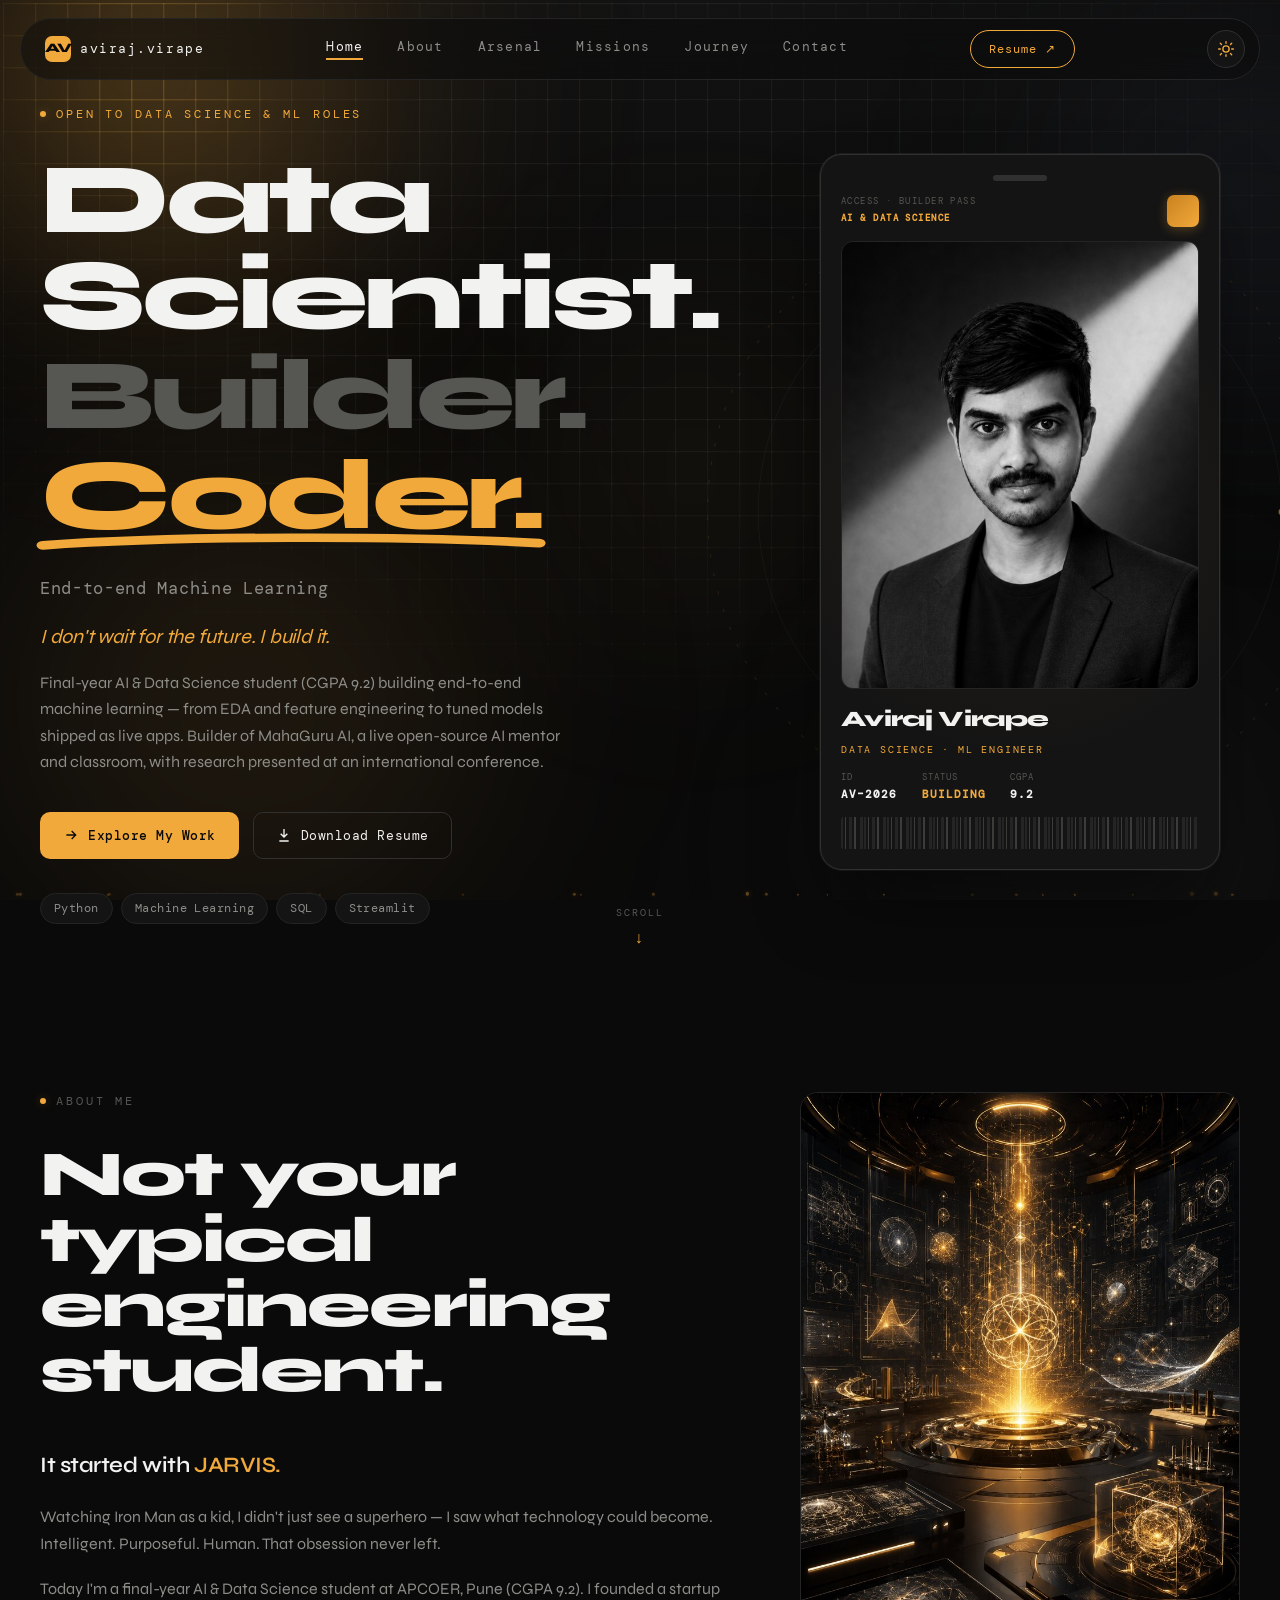
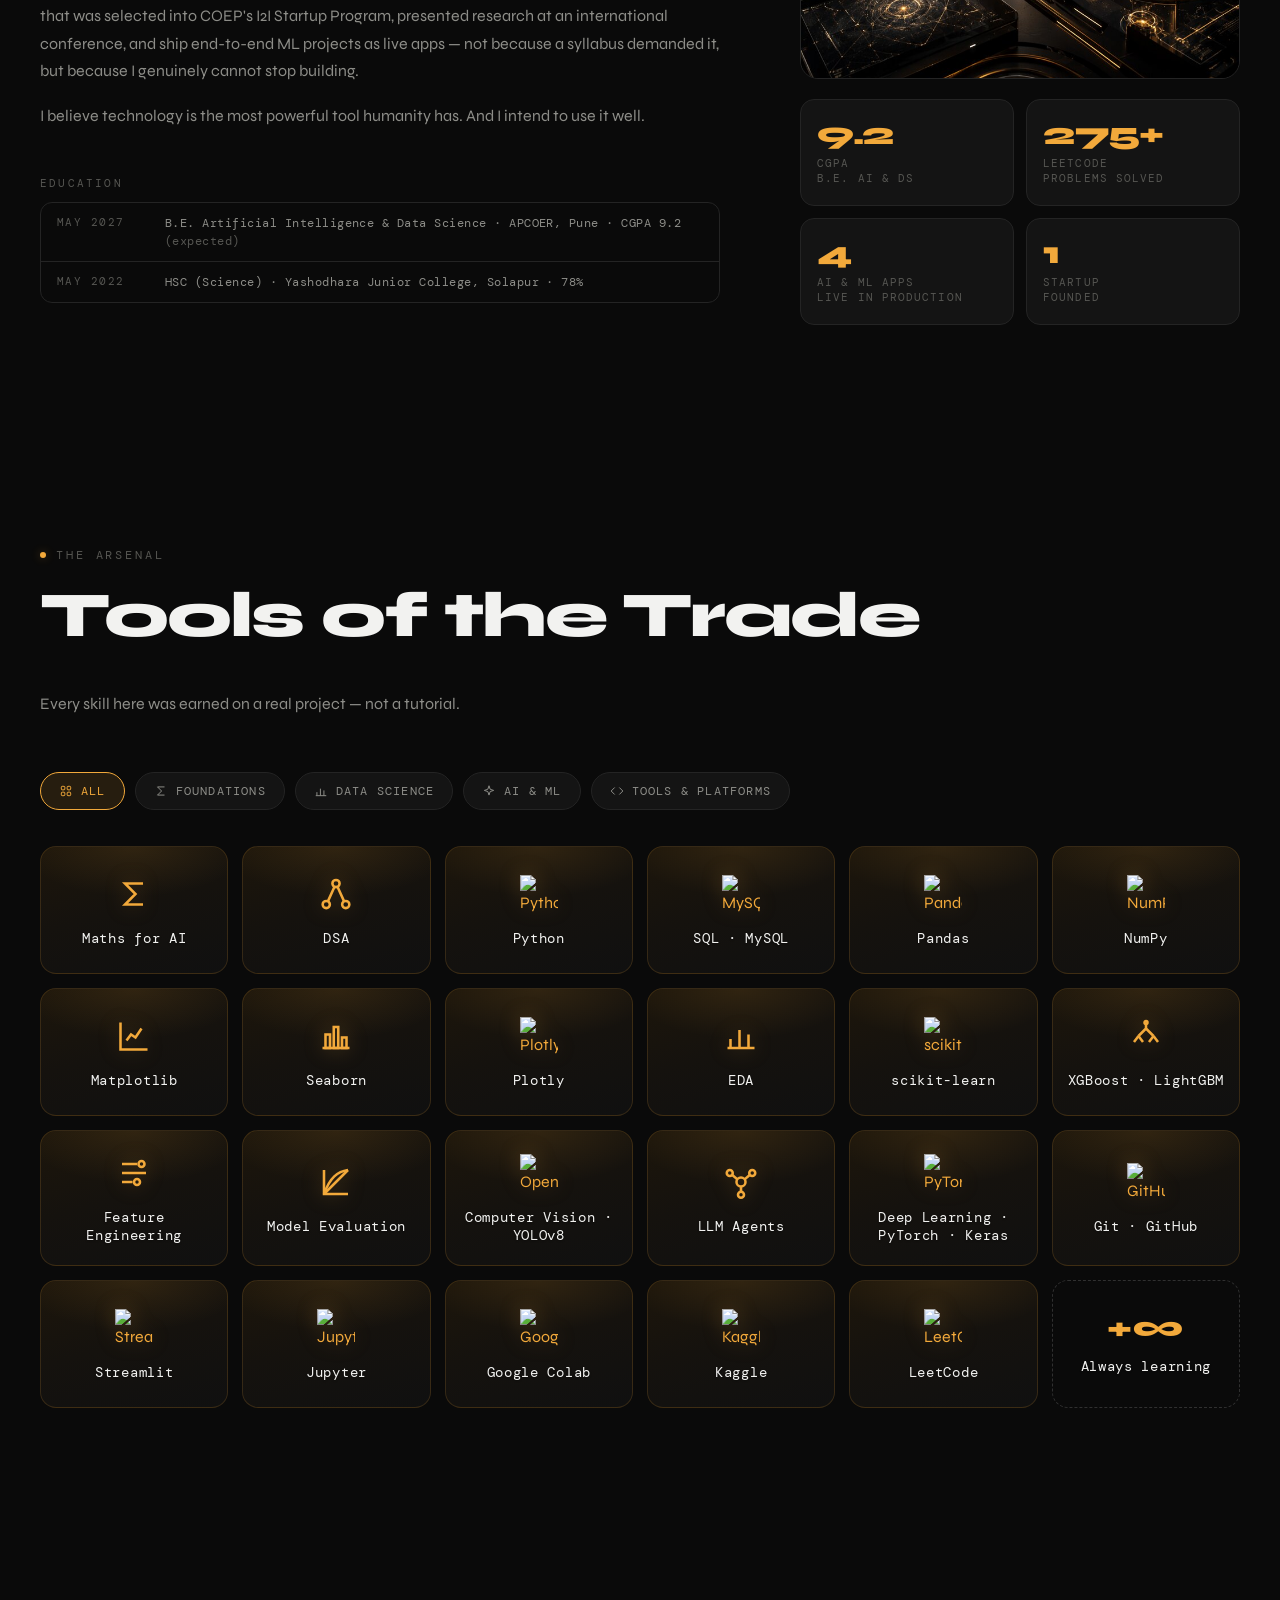
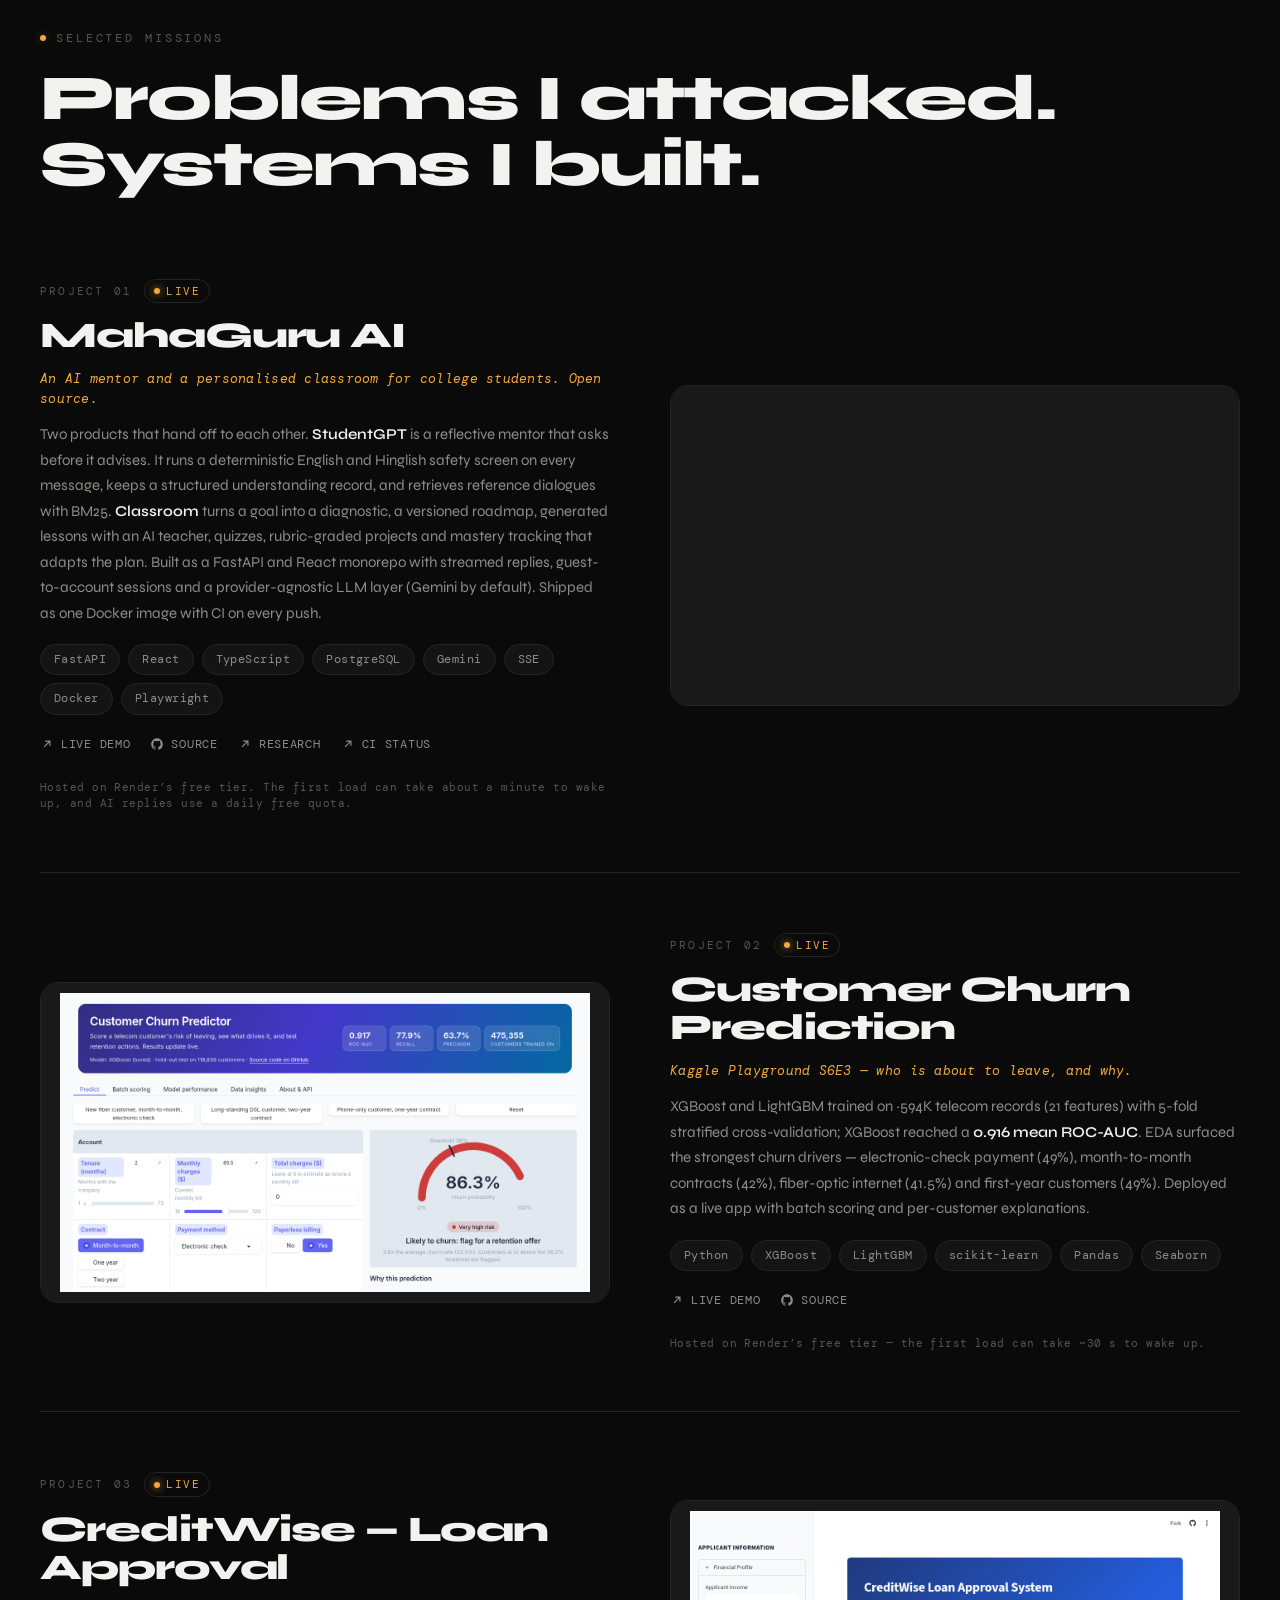
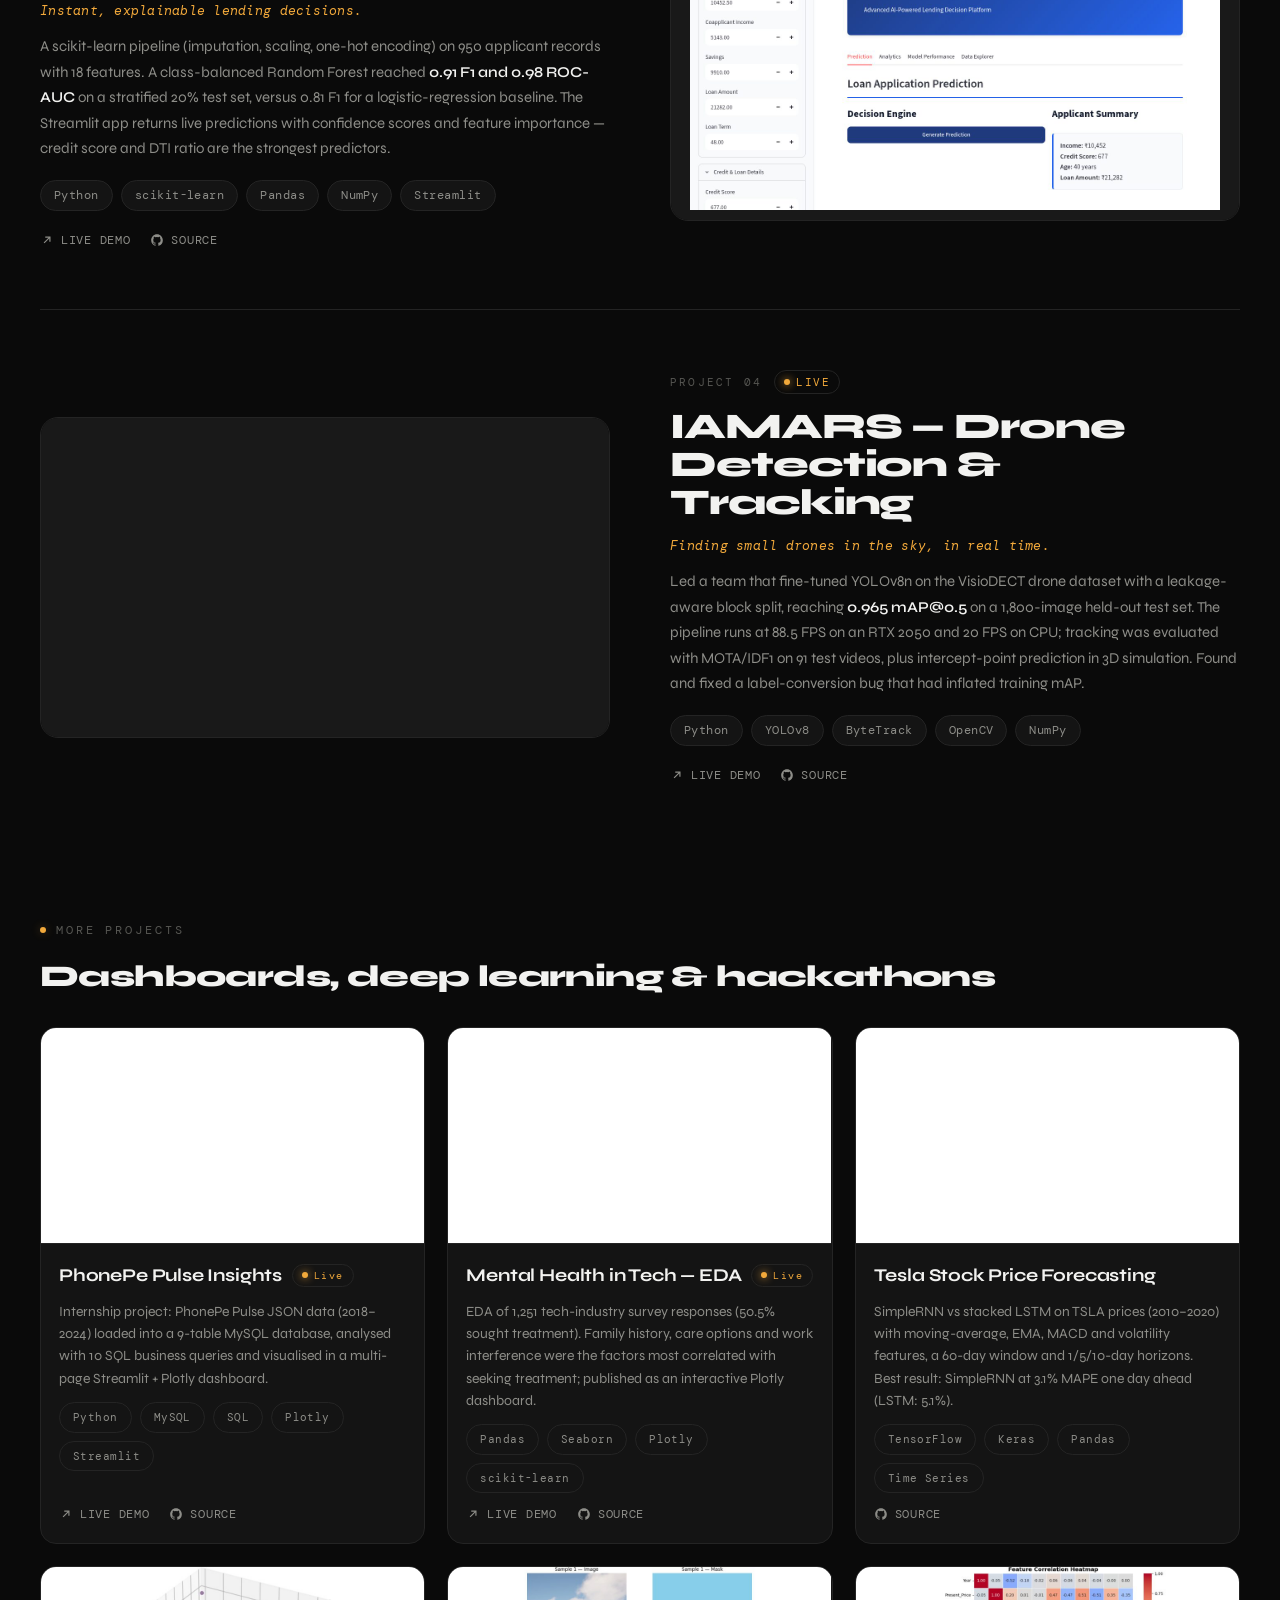
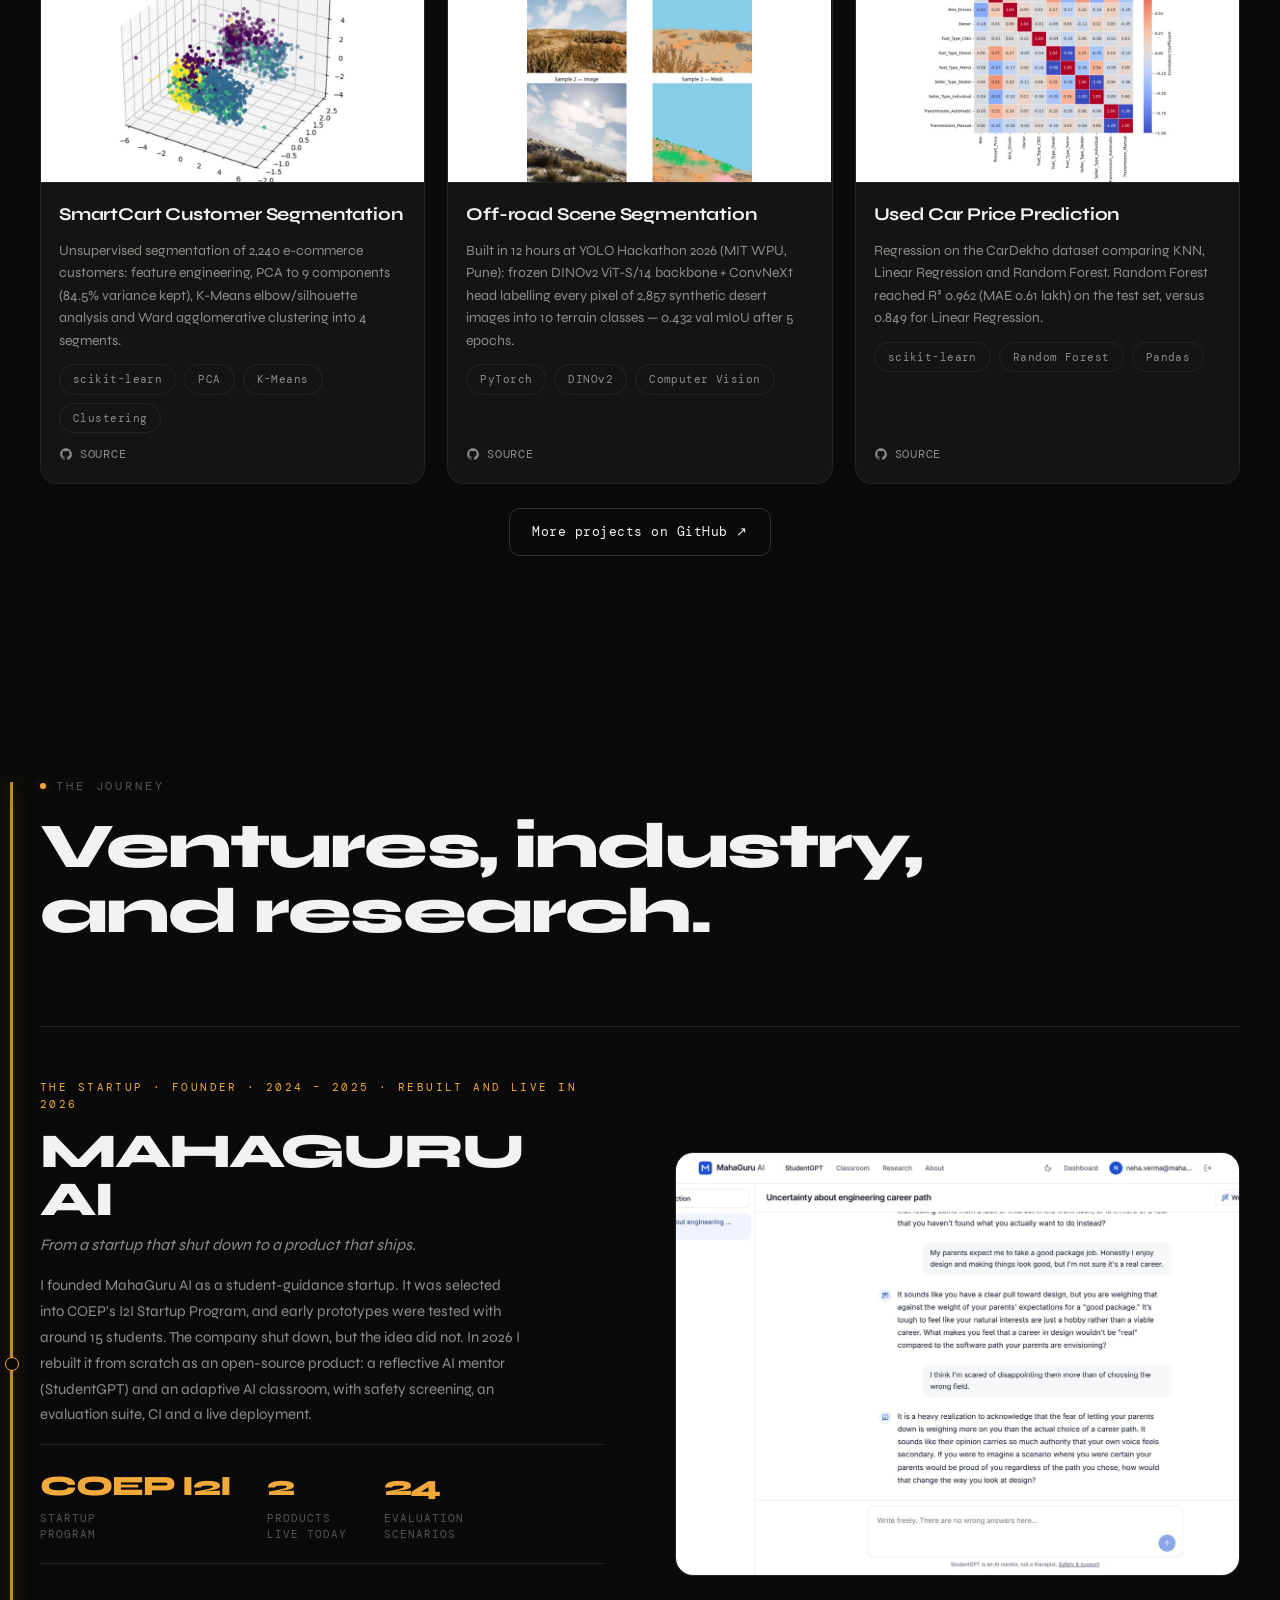
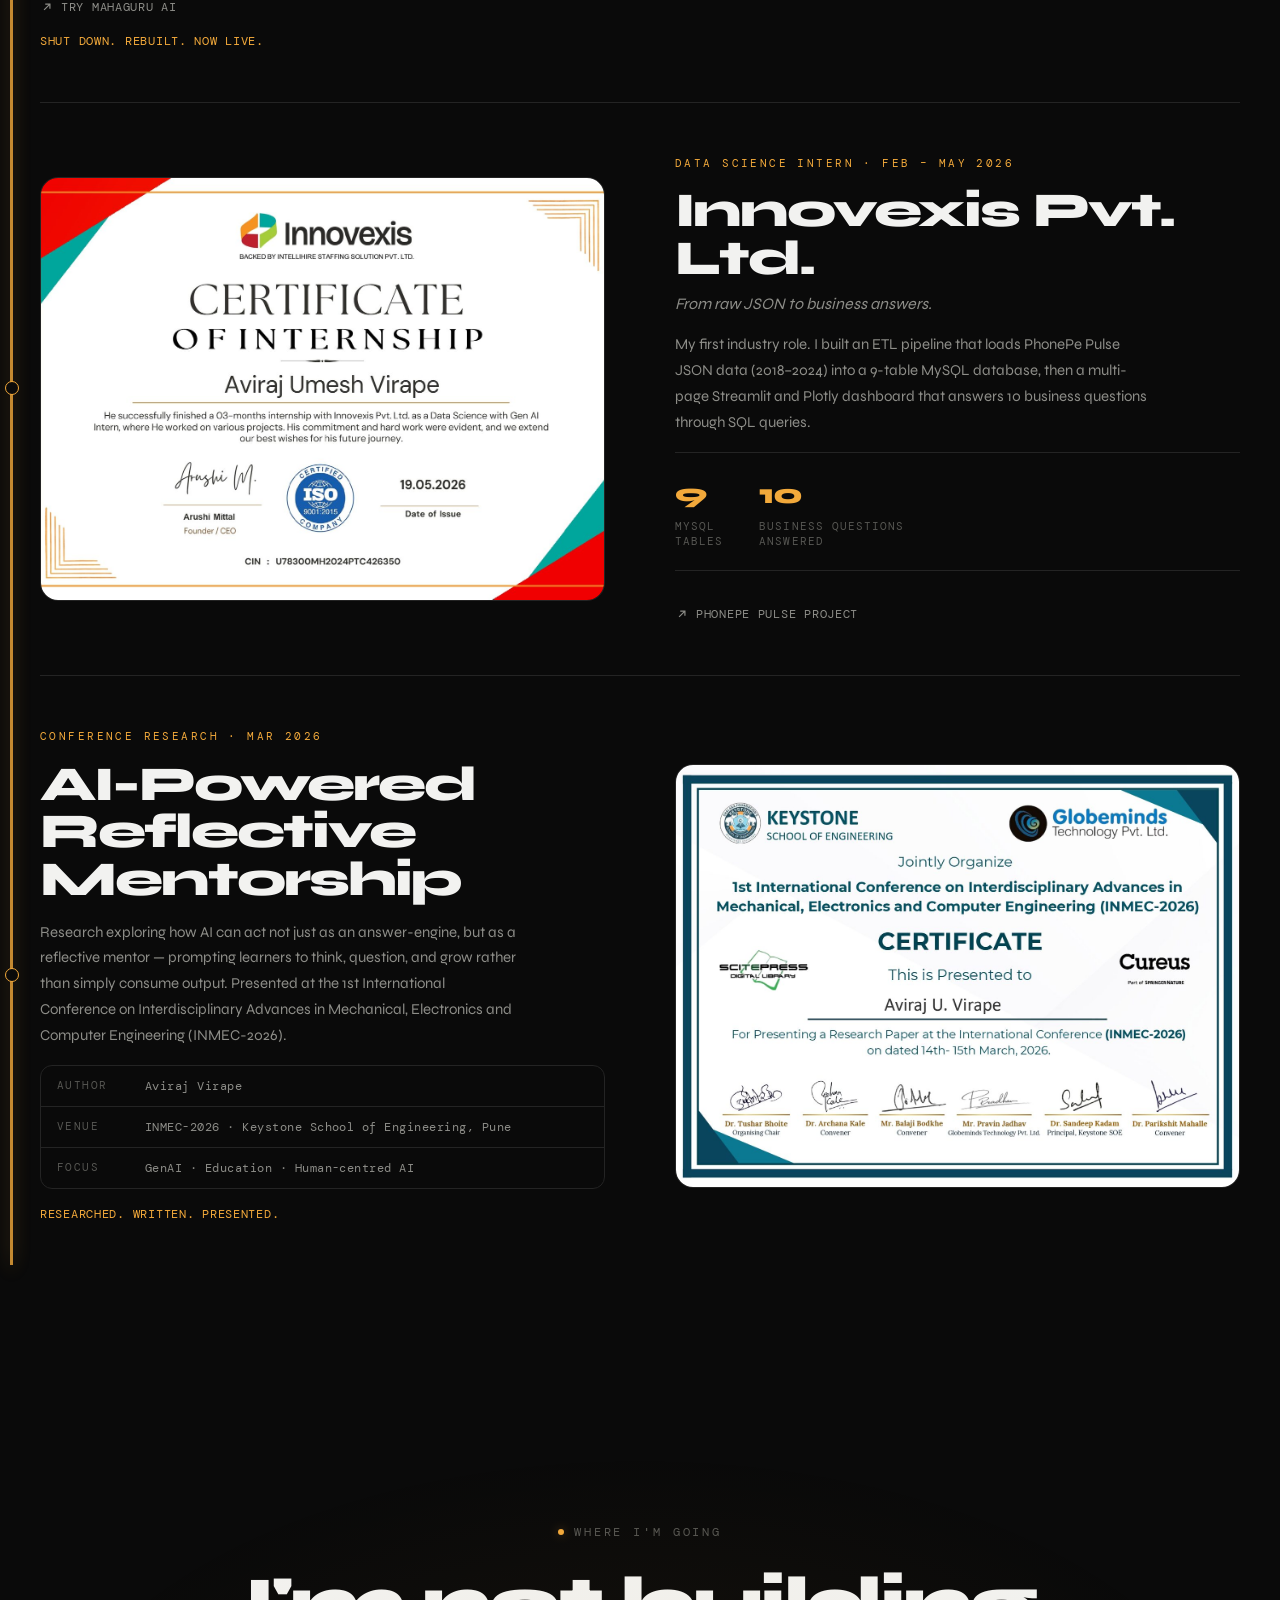
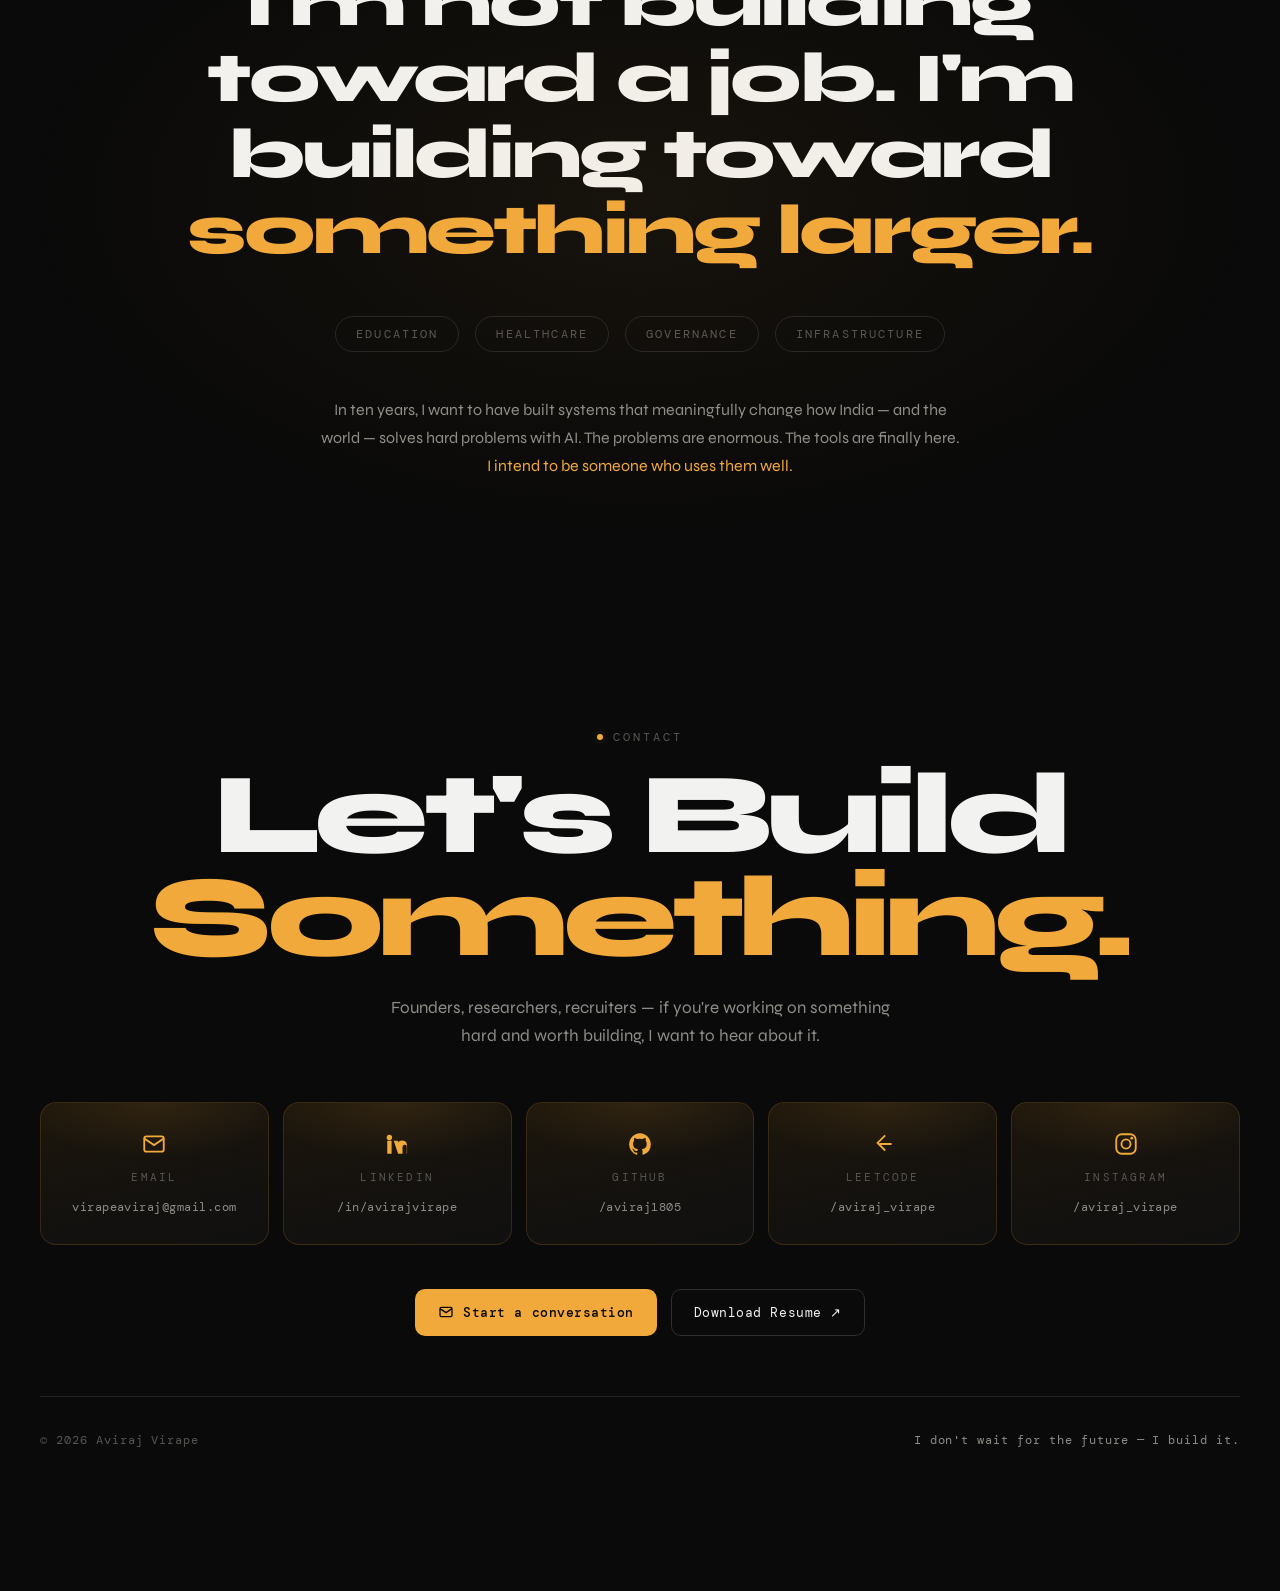
==== commit bd9c8ae6: "Feature MahaGuru AI as the flagship project - New Project 01: MahaGuru AI with live demo, source, re" ====
--- a/index.html
+++ b/index.html
@@ -114,8 +114,8 @@
       <p class="hero__desc hero__rise" data-d="4">
         Final-year AI &amp; Data Science student (CGPA 9.2) building end-to-end
         machine learning — from EDA and feature engineering to tuned models
-        shipped as live apps. Ex-founder, with research presented at an
-        international conference.
+        shipped as live apps. Builder of MahaGuru AI, a live open-source AI mentor
+        and classroom, with research presented at an international conference.
       </p>
 
       <div class="hero__cta hero__rise" data-d="5">
@@ -228,7 +228,7 @@
       <div class="statgrid reveal" data-d="3">
         <div class="stat"><div class="stat__n">9.2</div><div class="stat__l">CGPA<br/>B.E. AI &amp; DS</div></div>
         <div class="stat"><div class="stat__n">275+</div><div class="stat__l">LeetCode<br/>problems solved</div></div>
-        <div class="stat"><div class="stat__n">3</div><div class="stat__l">ML apps<br/>live in production</div></div>
+        <div class="stat"><div class="stat__n">4</div><div class="stat__l">AI &amp; ML apps<br/>live in production</div></div>
         <div class="stat"><div class="stat__n">1</div><div class="stat__l">Startup<br/>founded</div></div>
       </div>
     </div>
@@ -376,7 +376,54 @@
       <h2 class="section-title reveal" data-d="1">Problems I attacked.<br/>Systems I built.</h2>
     </div>
 
-    <!-- Mission 01 -->
+    <!-- Mission 01: MahaGuru AI (flagship) -->
+    <article class="mission">
+      <a class="frame mission__media reveal" data-img="assets/projects/mahaguru-ai.jpg" href="https://mahaguru-ai.onrender.com" target="_blank" rel="noopener" aria-label="Open the MahaGuru AI live app">
+        <img src="assets/projects/mahaguru-ai.jpg" alt="MahaGuru AI homepage with a live StudentGPT demo" loading="lazy" decoding="async" />
+        <div class="frame__ph">
+          <span class="pin"><svg viewBox="0 0 24 24" fill="none" stroke="currentColor" stroke-width="1.6"><path d="M4 19V6l8 7 8-7v13"/></svg></span>
+          <span>projects/mahaguru-ai.jpg</span>
+        </div>
+      </a>
+      <div class="mission__body reveal" data-d="1">
+        <div class="mission__no">Project 01 <span class="mission__live"><span class="dot"></span>Live</span></div>
+        <h3 class="mission__title">MahaGuru AI</h3>
+        <div class="mission__tag">An AI mentor and a personalised classroom for college students. Open source.</div>
+        <p class="mission__desc">
+          Two products that hand off to each other. <b>StudentGPT</b> is a reflective mentor that asks before
+          it advises. It runs a deterministic English and Hinglish safety screen on every message, keeps a
+          structured understanding record, and retrieves reference dialogues with BM25. <b>Classroom</b> turns
+          a goal into a diagnostic, a versioned roadmap, generated lessons with an AI teacher, quizzes, rubric-graded
+          projects and mastery tracking that adapts the plan. Built as a FastAPI and React monorepo with streamed
+          replies, guest-to-account sessions and a provider-agnostic LLM layer (Gemini by default). Shipped as one Docker image
+          with CI on every push.
+        </p>
+        <div class="mission__stack chips">
+          <span class="chip">FastAPI</span><span class="chip">React</span><span class="chip">TypeScript</span><span class="chip">PostgreSQL</span><span class="chip">Gemini</span><span class="chip">SSE</span><span class="chip">Docker</span><span class="chip">Playwright</span>
+        </div>
+        <div class="mission__links">
+          <a class="mission__link" href="https://mahaguru-ai.onrender.com" target="_blank" rel="noopener">
+            <svg viewBox="0 0 24 24" fill="none" stroke="currentColor" stroke-width="2"><path d="M7 17 17 7M9 7h8v8"/></svg>
+            Live demo
+          </a>
+          <a class="mission__link" href="https://github.com/aviraj1805/MahaGuru-V1" target="_blank" rel="noopener">
+            <svg viewBox="0 0 24 24" fill="currentColor"><path d="M12 2C6.5 2 2 6.6 2 12.3c0 4.5 2.9 8.4 6.8 9.7.5.1.7-.2.7-.5v-1.7c-2.8.6-3.4-1.4-3.4-1.4-.5-1.2-1.1-1.5-1.1-1.5-.9-.6.1-.6.1-.6 1 .1 1.5 1 1.5 1 .9 1.6 2.4 1.1 3 .9.1-.7.3-1.1.6-1.4-2.2-.3-4.6-1.1-4.6-5 0-1.1.4-2 1-2.7-.1-.3-.4-1.3.1-2.7 0 0 .8-.3 2.7 1a9.3 9.3 0 0 1 5 0c1.9-1.3 2.7-1 2.7-1 .5 1.4.2 2.4.1 2.7.6.7 1 1.6 1 2.7 0 3.9-2.3 4.7-4.6 5 .4.3.7.9.7 1.9v2.8c0 .3.2.6.7.5A10.3 10.3 0 0 0 22 12.3C22 6.6 17.5 2 12 2Z"/></svg>
+            Source
+          </a>
+          <a class="mission__link" href="https://mahaguru-ai.onrender.com/research" target="_blank" rel="noopener">
+            <svg viewBox="0 0 24 24" fill="none" stroke="currentColor" stroke-width="2"><path d="M7 17 17 7M9 7h8v8"/></svg>
+            Research
+          </a>
+          <a class="mission__link" href="https://github.com/aviraj1805/MahaGuru-V1/actions/workflows/ci.yml" target="_blank" rel="noopener">
+            <svg viewBox="0 0 24 24" fill="none" stroke="currentColor" stroke-width="2"><path d="M7 17 17 7M9 7h8v8"/></svg>
+            CI status
+          </a>
+        </div>
+        <p class="mission__note">Hosted on Render’s free tier. The first load can take about a minute to wake up, and AI replies use a daily free quota.</p>
+      </div>
+    </article>
+
+    <!-- Mission 02 -->
     <article class="mission">
       <a class="frame mission__media reveal" data-img="assets/projects/churn.jpg" href="https://churn-predictor-aviraj.onrender.com/" target="_blank" rel="noopener" aria-label="Open the Customer Churn Predictor live app">
         <img src="assets/projects/churn.jpg" alt="Customer Churn Predictor live app" loading="lazy" decoding="async" />
@@ -386,7 +433,7 @@
         </div>
       </a>
       <div class="mission__body reveal" data-d="1">
-        <div class="mission__no">Project 01 <span class="mission__live"><span class="dot"></span>Live</span></div>
+        <div class="mission__no">Project 02 <span class="mission__live"><span class="dot"></span>Live</span></div>
         <h3 class="mission__title">Customer Churn Prediction</h3>
         <div class="mission__tag">Kaggle Playground S6E3 — who is about to leave, and why.</div>
         <p class="mission__desc">
@@ -413,7 +460,7 @@
       </div>
     </article>
 
-    <!-- Mission 02 -->
+    <!-- Mission 03 -->
     <article class="mission">
       <a class="frame mission__media reveal" data-img="assets/projects/creditwise.jpg" href="https://creditwiseloanapprovall.streamlit.app/" target="_blank" rel="noopener" aria-label="Open the CreditWise Loan Approval System live app">
         <img src="assets/projects/creditwise.jpg" alt="CreditWise Loan Approval System live app" loading="lazy" decoding="async" />
@@ -423,7 +470,7 @@
         </div>
       </a>
       <div class="mission__body reveal" data-d="1">
-        <div class="mission__no">Project 02 <span class="mission__live"><span class="dot"></span>Live</span></div>
+        <div class="mission__no">Project 03 <span class="mission__live"><span class="dot"></span>Live</span></div>
         <h3 class="mission__title">CreditWise — Loan Approval</h3>
         <div class="mission__tag">Instant, explainable lending decisions.</div>
         <p class="mission__desc">
@@ -450,7 +497,7 @@
       </div>
     </article>
 
-    <!-- Mission 03 -->
+    <!-- Mission 04 -->
     <article class="mission">
       <a class="frame mission__media reveal" data-img="assets/projects/iamars.jpg" href="https://huggingface.co/spaces/AvirajV/iamars-drone-tracking" target="_blank" rel="noopener" aria-label="Open the IAMARS drone detection and tracking demo">
         <img src="assets/projects/iamars.jpg" alt="IAMARS drone detection and tracking demo" loading="lazy" decoding="async" />
@@ -460,7 +507,7 @@
         </div>
       </a>
       <div class="mission__body reveal" data-d="1">
-        <div class="mission__no">Project 03 <span class="mission__live"><span class="dot"></span>Live</span></div>
+        <div class="mission__no">Project 04 <span class="mission__live"><span class="dot"></span>Live</span></div>
         <h3 class="mission__title">IAMARS — Drone Detection &amp; Tracking</h3>
         <div class="mission__tag">Finding small drones in the sky, in real time.</div>
         <p class="mission__desc">
@@ -582,30 +629,33 @@
     <div class="feature reveal" data-d="1">
       <div class="feature__grid">
         <div class="feature__body">
-          <span class="feature__kicker">The Startup · Founder · Jan 2024 – Nov 2025</span>
+          <span class="feature__kicker">The Startup · Founder · 2024 – 2025 · Rebuilt and live in 2026</span>
           <h3 class="feature__title">MAHAGURU AI</h3>
-          <p class="feature__sub">An AI guidance platform for students.</p>
+          <p class="feature__sub">From a startup that shut down to a product that ships.</p>
           <p class="feature__text">
-            Before a degree was in hand, I founded an AI student-guidance startup —
-            career clarity, emotional support and personalised learning plans. It
-            was selected into COEP's I2I Startup Program for mentorship and
-            incubation. I designed a multi-agent LLM architecture (FastAPI, React),
-            curated a custom student–mentor dialogue dataset, and tested early
-            prototypes with ~15 student users. It didn't survive — but every
-            constraint and every wrong turn became compounding experience.
+            I founded MahaGuru AI as a student-guidance startup. It was selected into COEP's I2I Startup
+            Program, and early prototypes were tested with around 15 students. The company shut down, but the
+            idea did not. In 2026 I rebuilt it from scratch as an open-source product: a reflective AI mentor
+            (StudentGPT) and an adaptive AI classroom, with safety screening, an evaluation suite, CI and a live
+            deployment.
           </p>
           <div class="feature__metrics">
             <div class="feature__metric"><div class="n">COEP I2I</div><div class="l">Startup<br/>Program</div></div>
-            <div class="feature__metric"><div class="n">~15</div><div class="l">Student users<br/>on prototypes</div></div>
+            <div class="feature__metric"><div class="n">2</div><div class="l">Products<br/>live today</div></div>
+            <div class="feature__metric"><div class="n">24</div><div class="l">Evaluation<br/>scenarios</div></div>
           </div>
-          <div class="feature__tagline">Shut down. Lessons kept. Hunger intact.</div>
+          <a class="mission__link" href="https://mahaguru-ai.onrender.com" target="_blank" rel="noopener">
+            <svg viewBox="0 0 24 24" fill="none" stroke="currentColor" stroke-width="2"><path d="M7 17 17 7M9 7h8v8"/></svg>
+            Try MahaGuru AI
+          </a>
+          <div class="feature__tagline">Shut down. Rebuilt. Now live.</div>
         </div>
         <div class="feature__media">
-          <div class="frame" data-img="assets/mahaguru.png">
-          <img src="assets/mahaguru.png" alt="Mahaguru AI" loading="lazy" decoding="async" />
+          <div class="frame" data-img="assets/mahaguru-v1.jpg">
+          <img src="assets/mahaguru-v1.jpg" alt="A StudentGPT conversation in MahaGuru AI" loading="lazy" decoding="async" />
             <div class="frame__ph">
-              <span class="pin"><svg viewBox="0 0 24 24" fill="none" stroke="currentColor" stroke-width="1.6"><path d="M12 3l8 4.5v9L12 21l-8-4.5v-9L12 3Z"/><path d="M12 12v9M12 12 4 7.5M12 12l8-4.5"/></svg></span>
-              <span>mahaguru.png — logo / product shot</span>
+              <span class="pin"><svg viewBox="0 0 24 24" fill="none" stroke="currentColor" stroke-width="1.6"><path d="M12 3l8 4.5v9L12 21l-8-4.5v-9L12 3Z"/></svg></span>
+              <span>mahaguru-v1.jpg — StudentGPT conversation</span>
             </div>
           </div>
         </div>
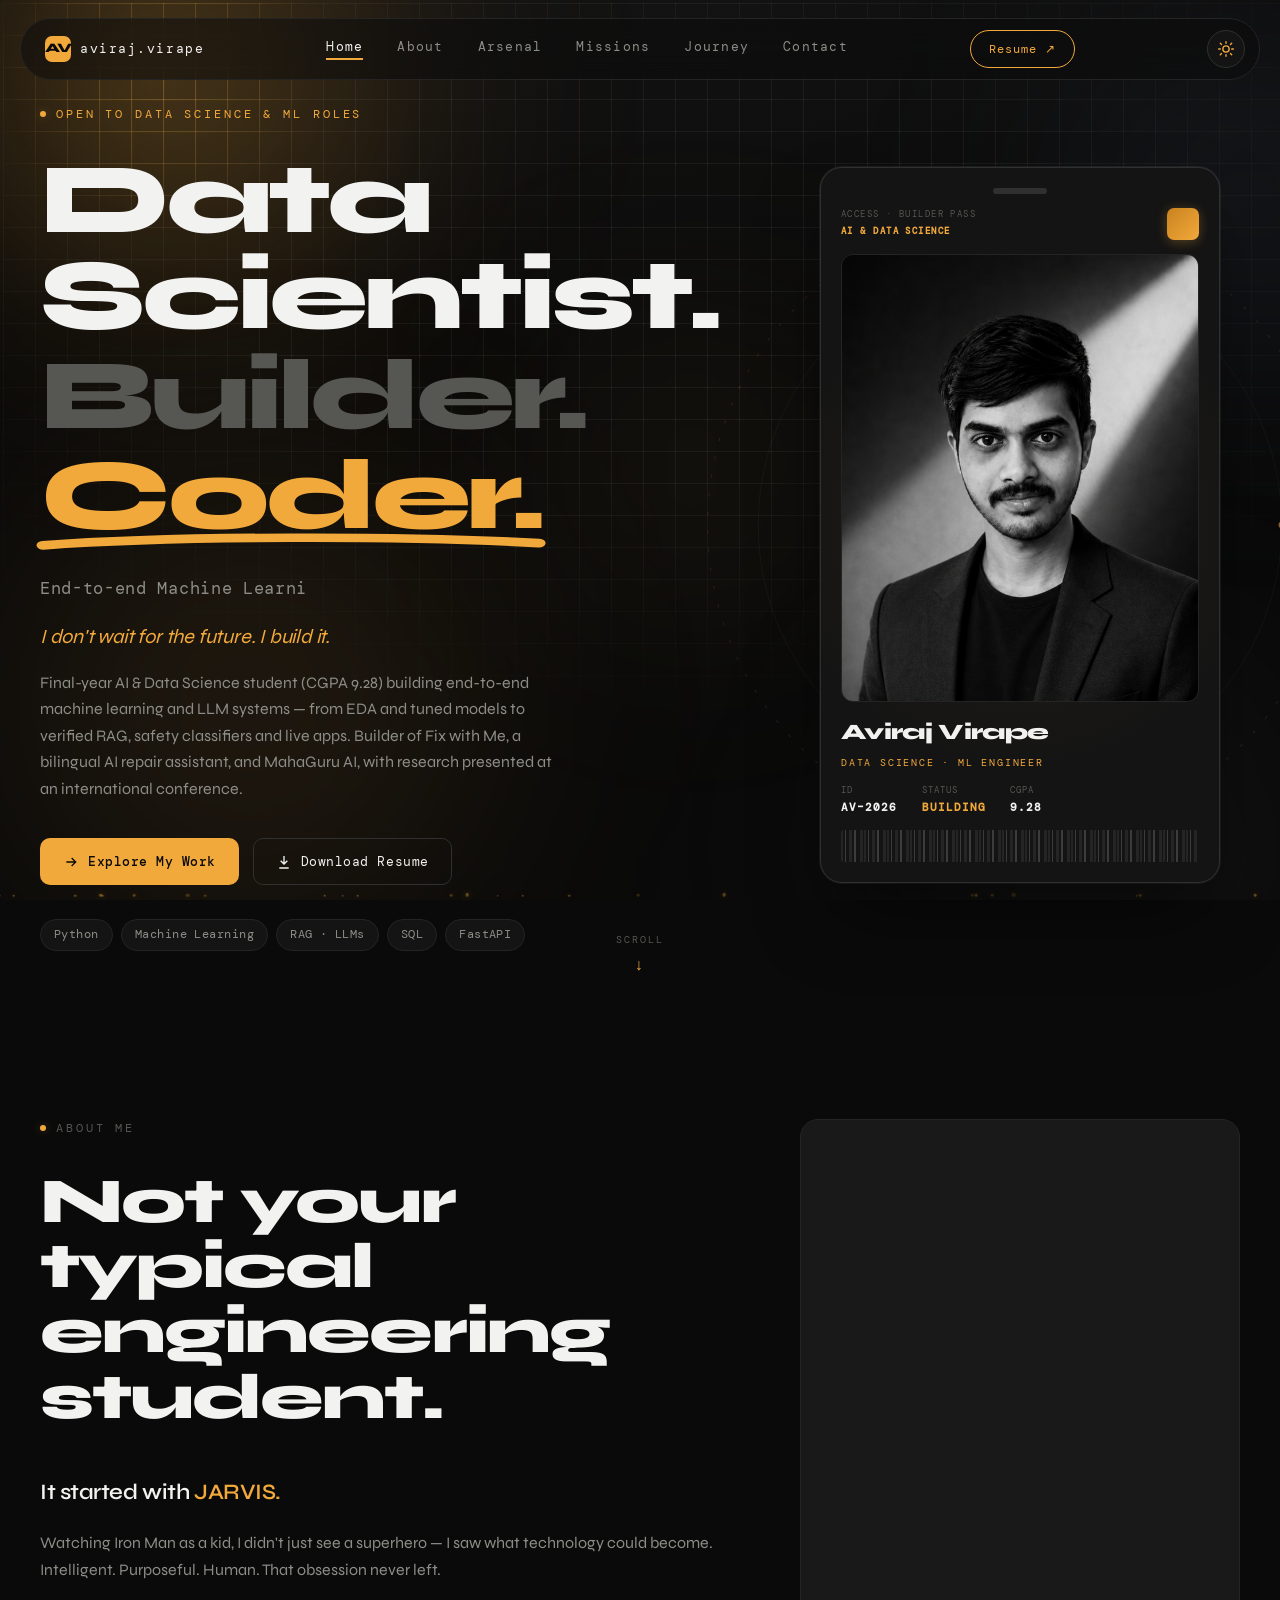
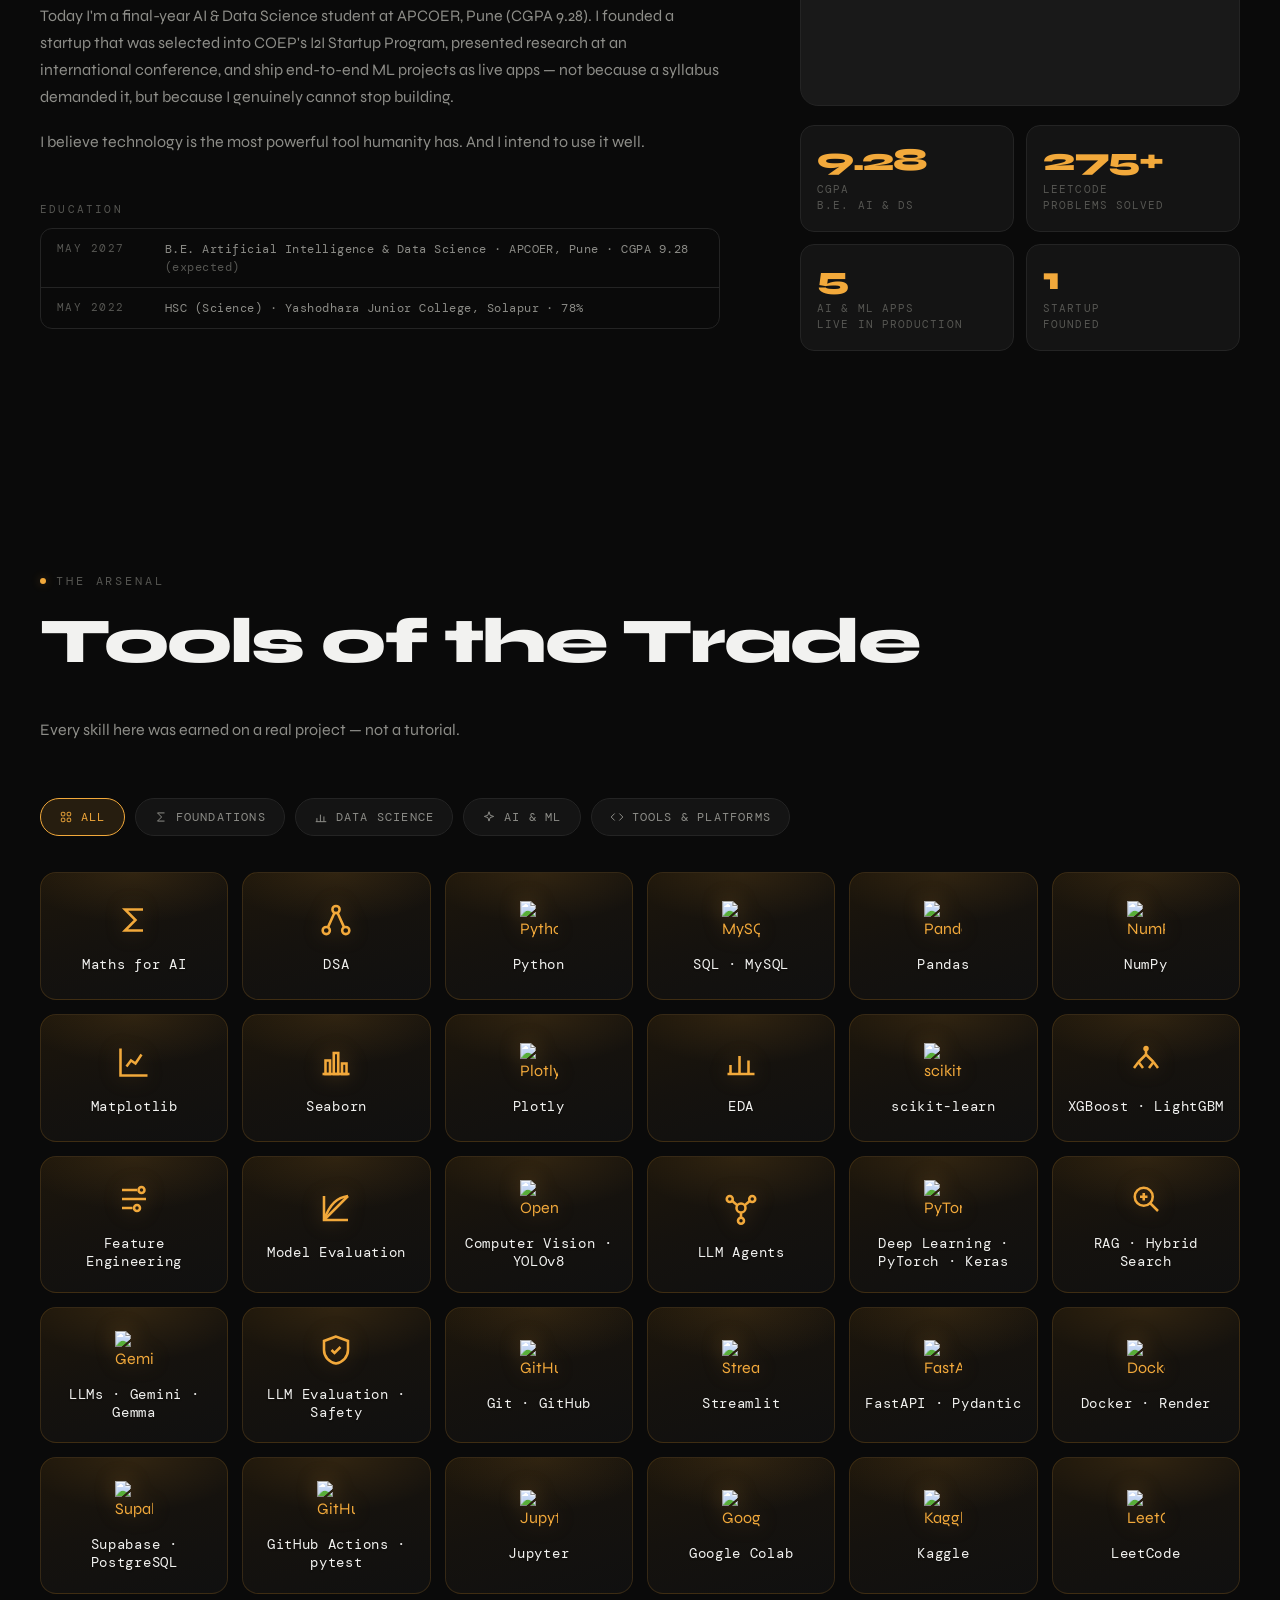
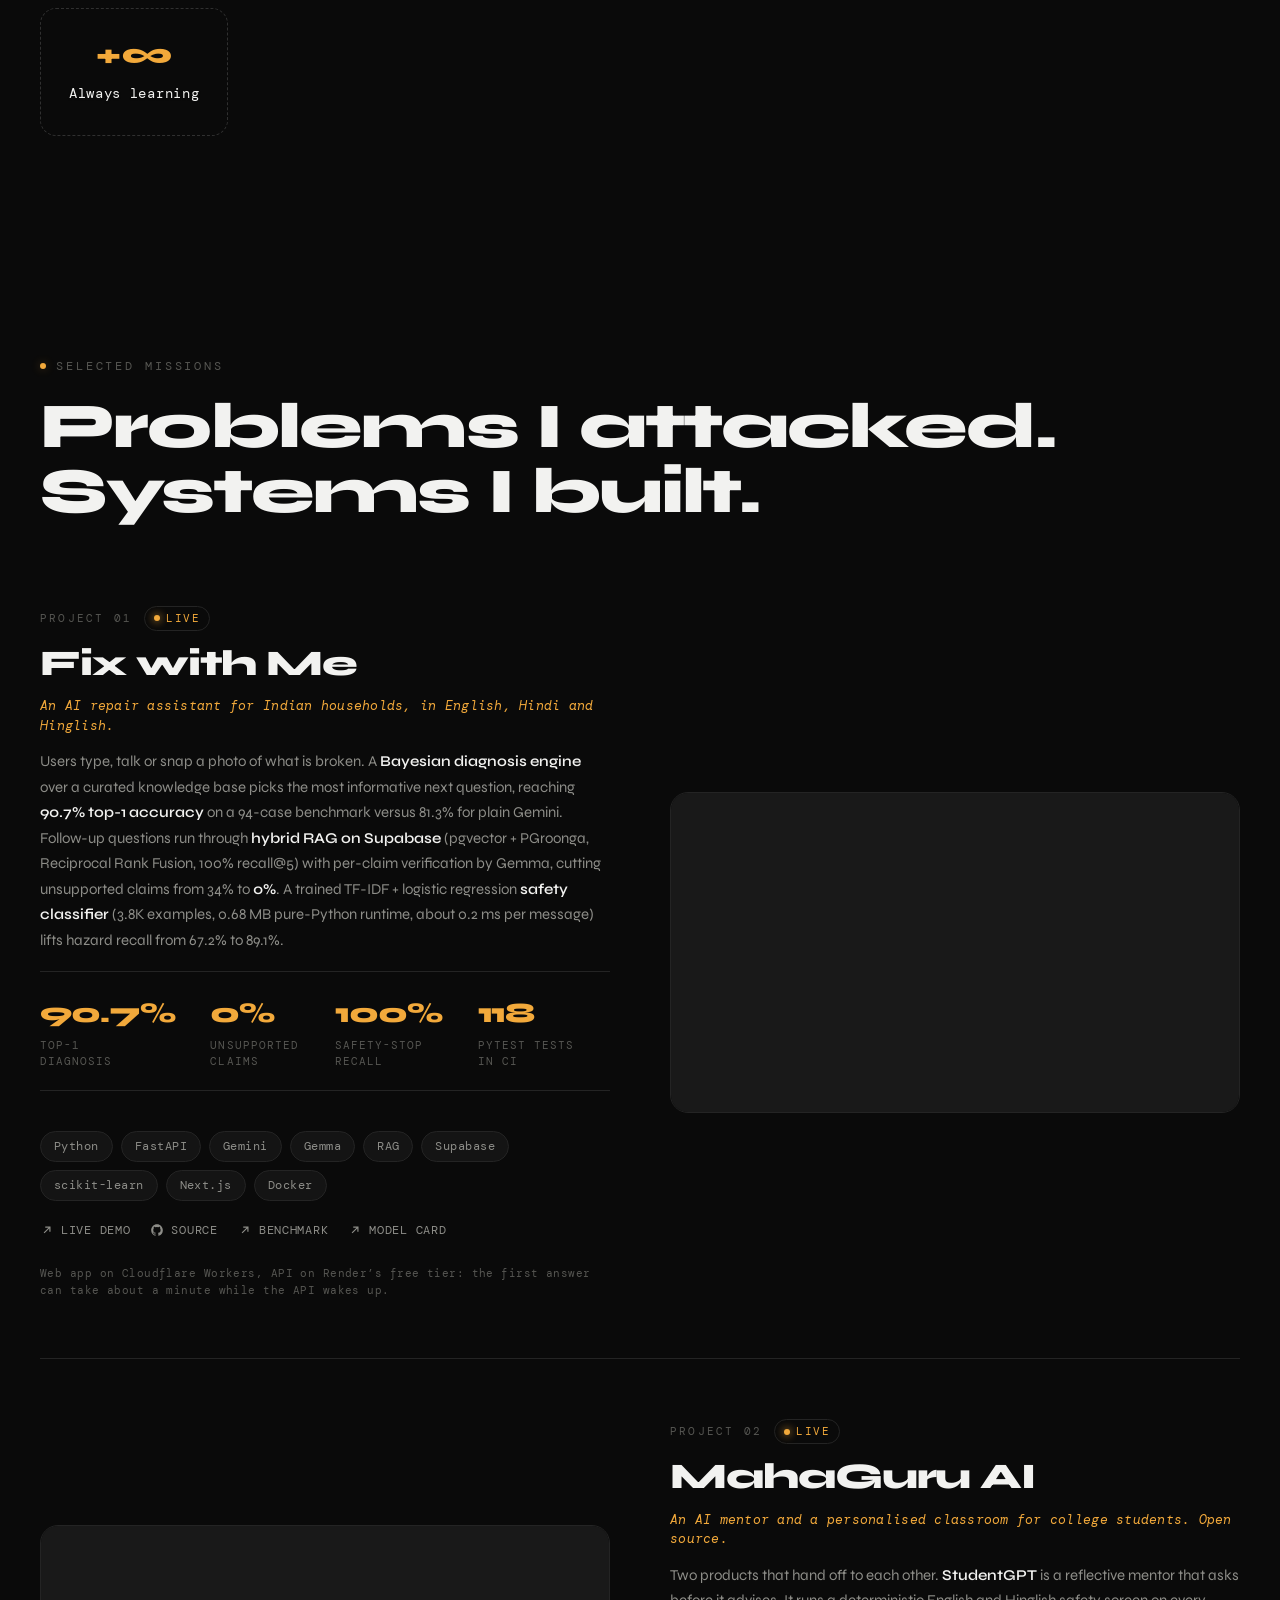
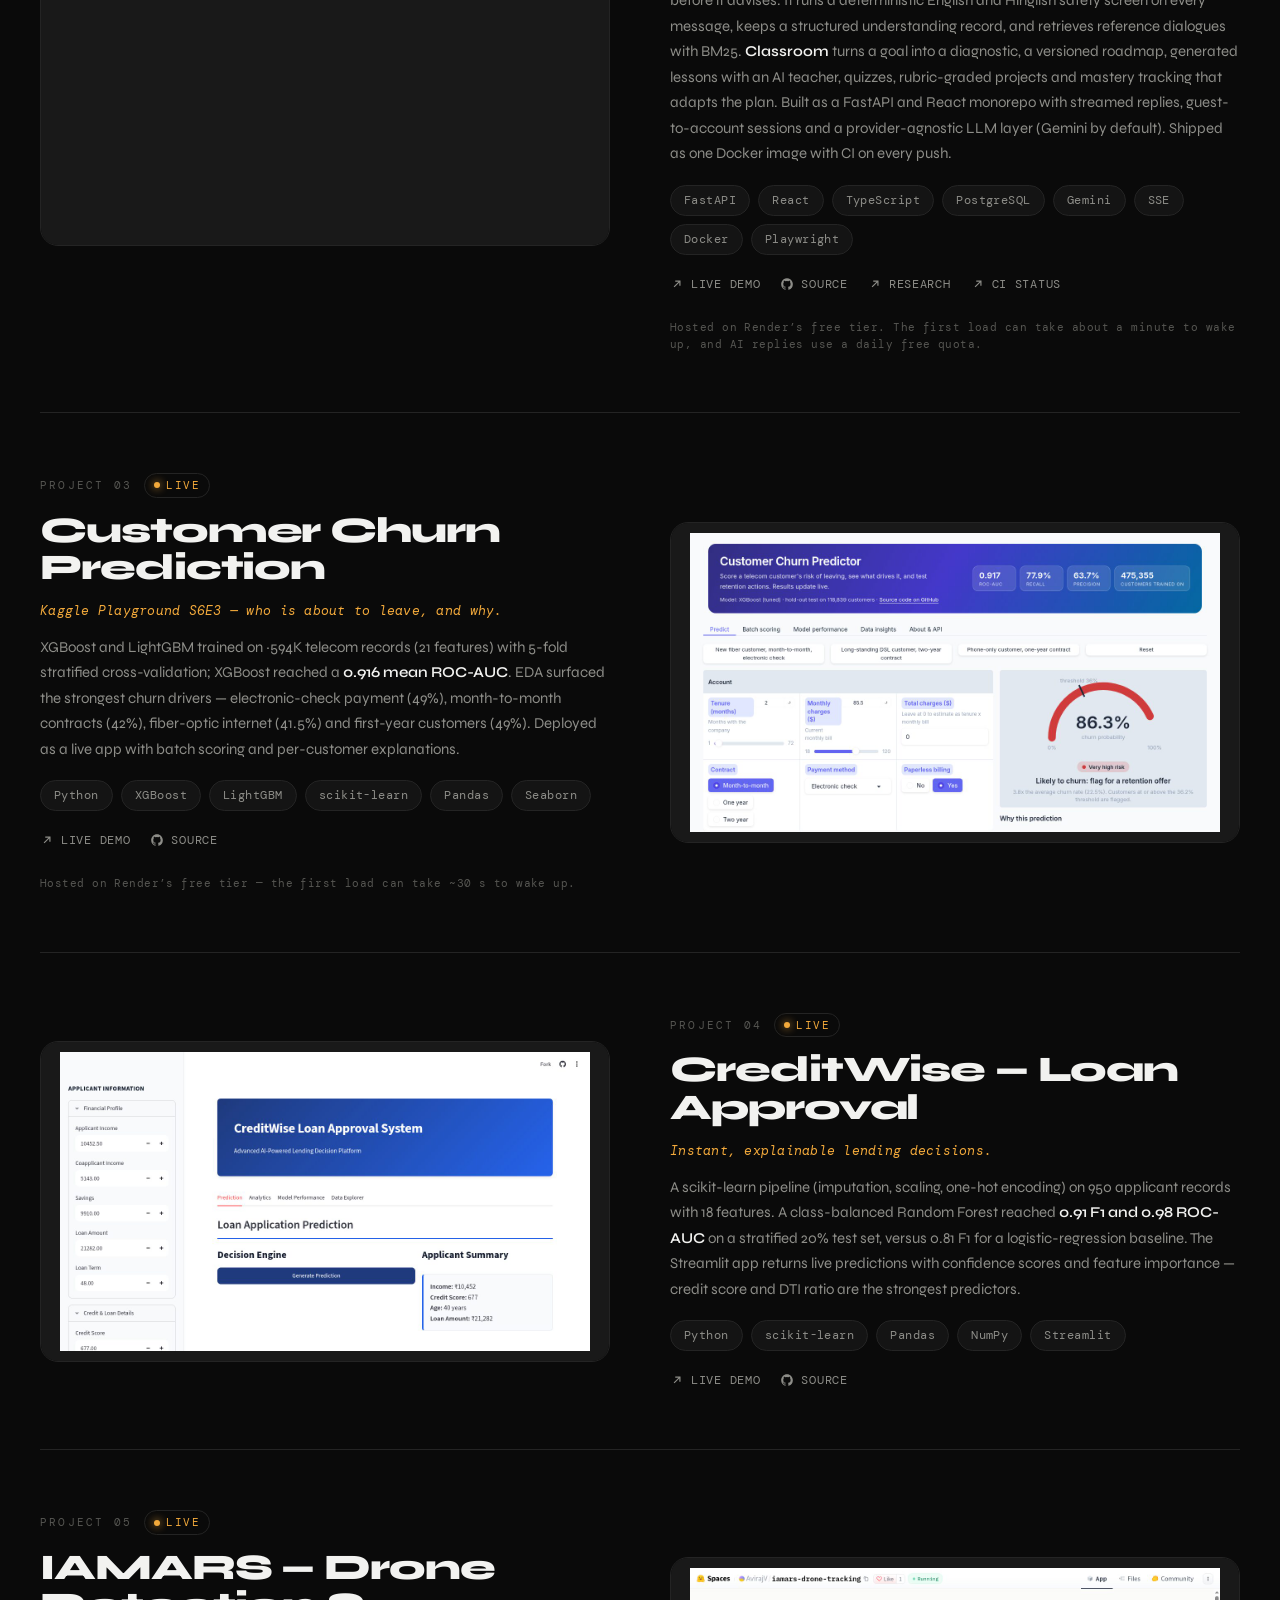
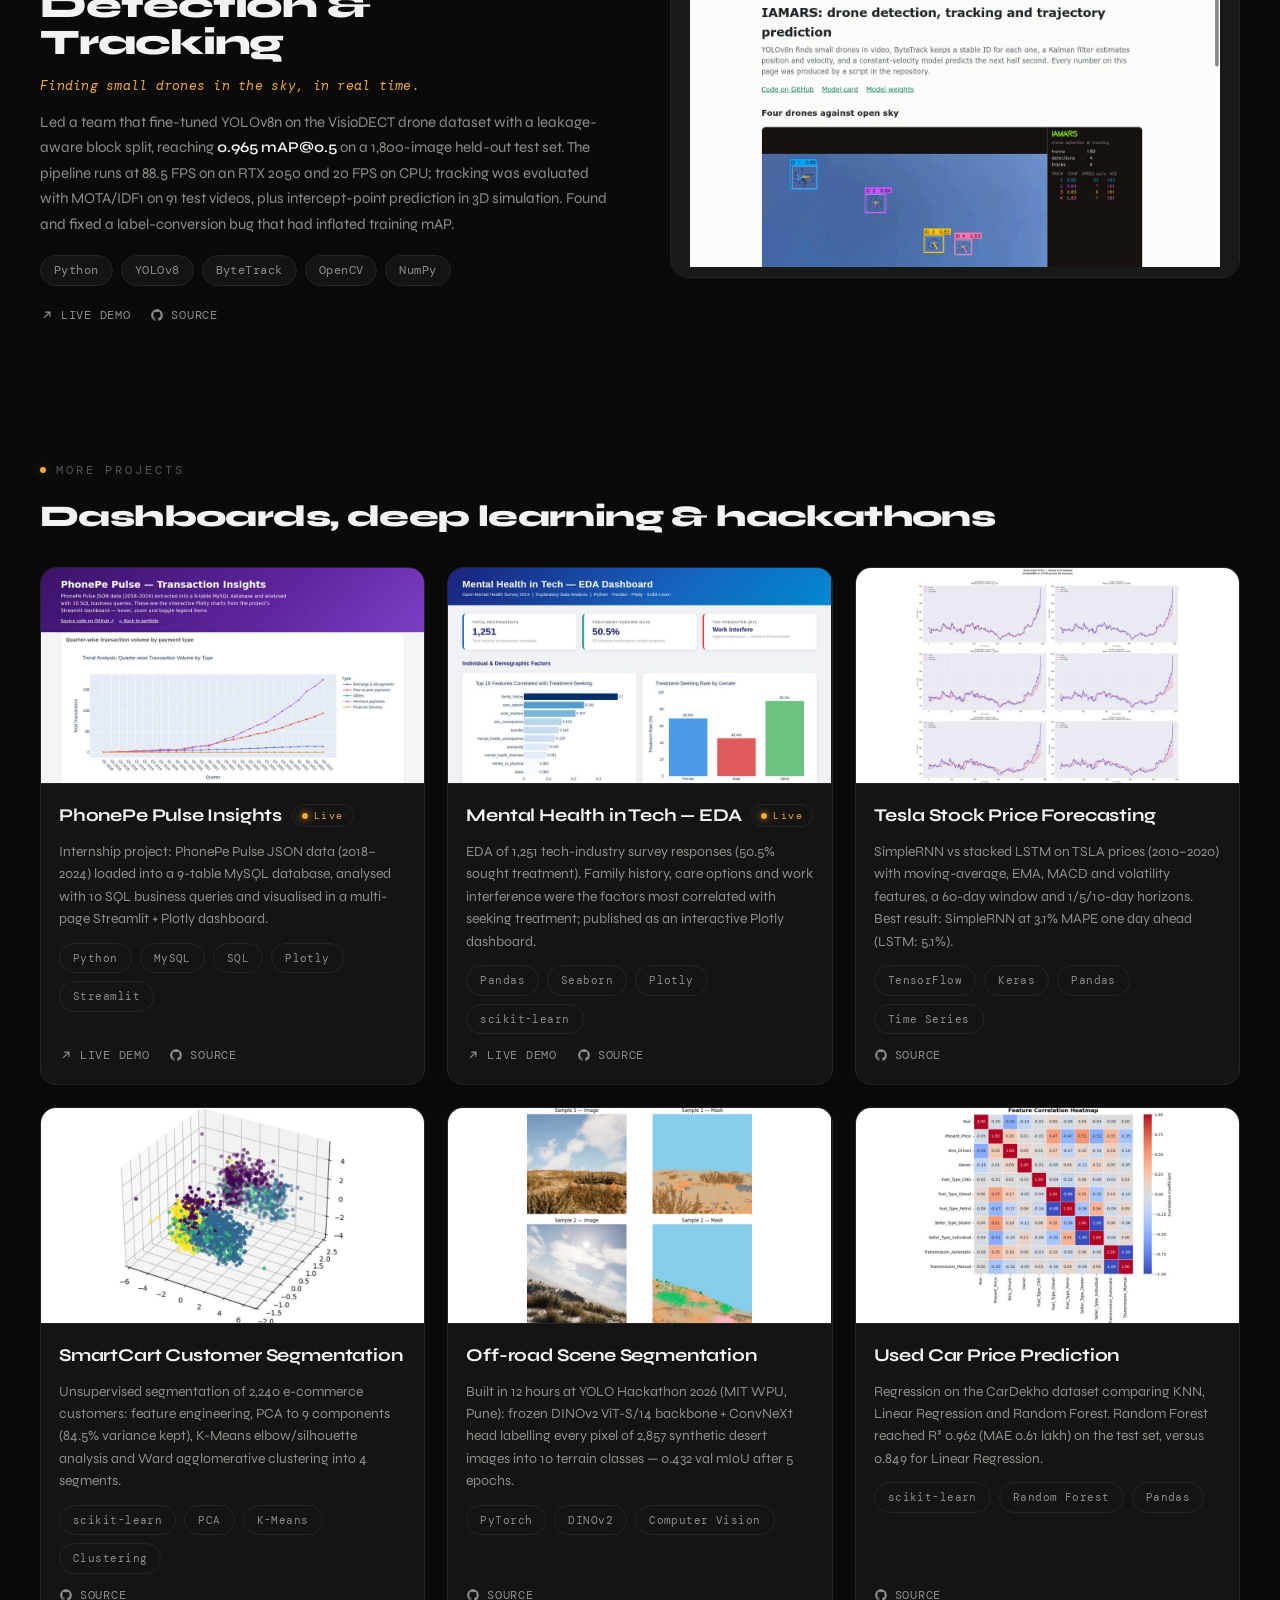
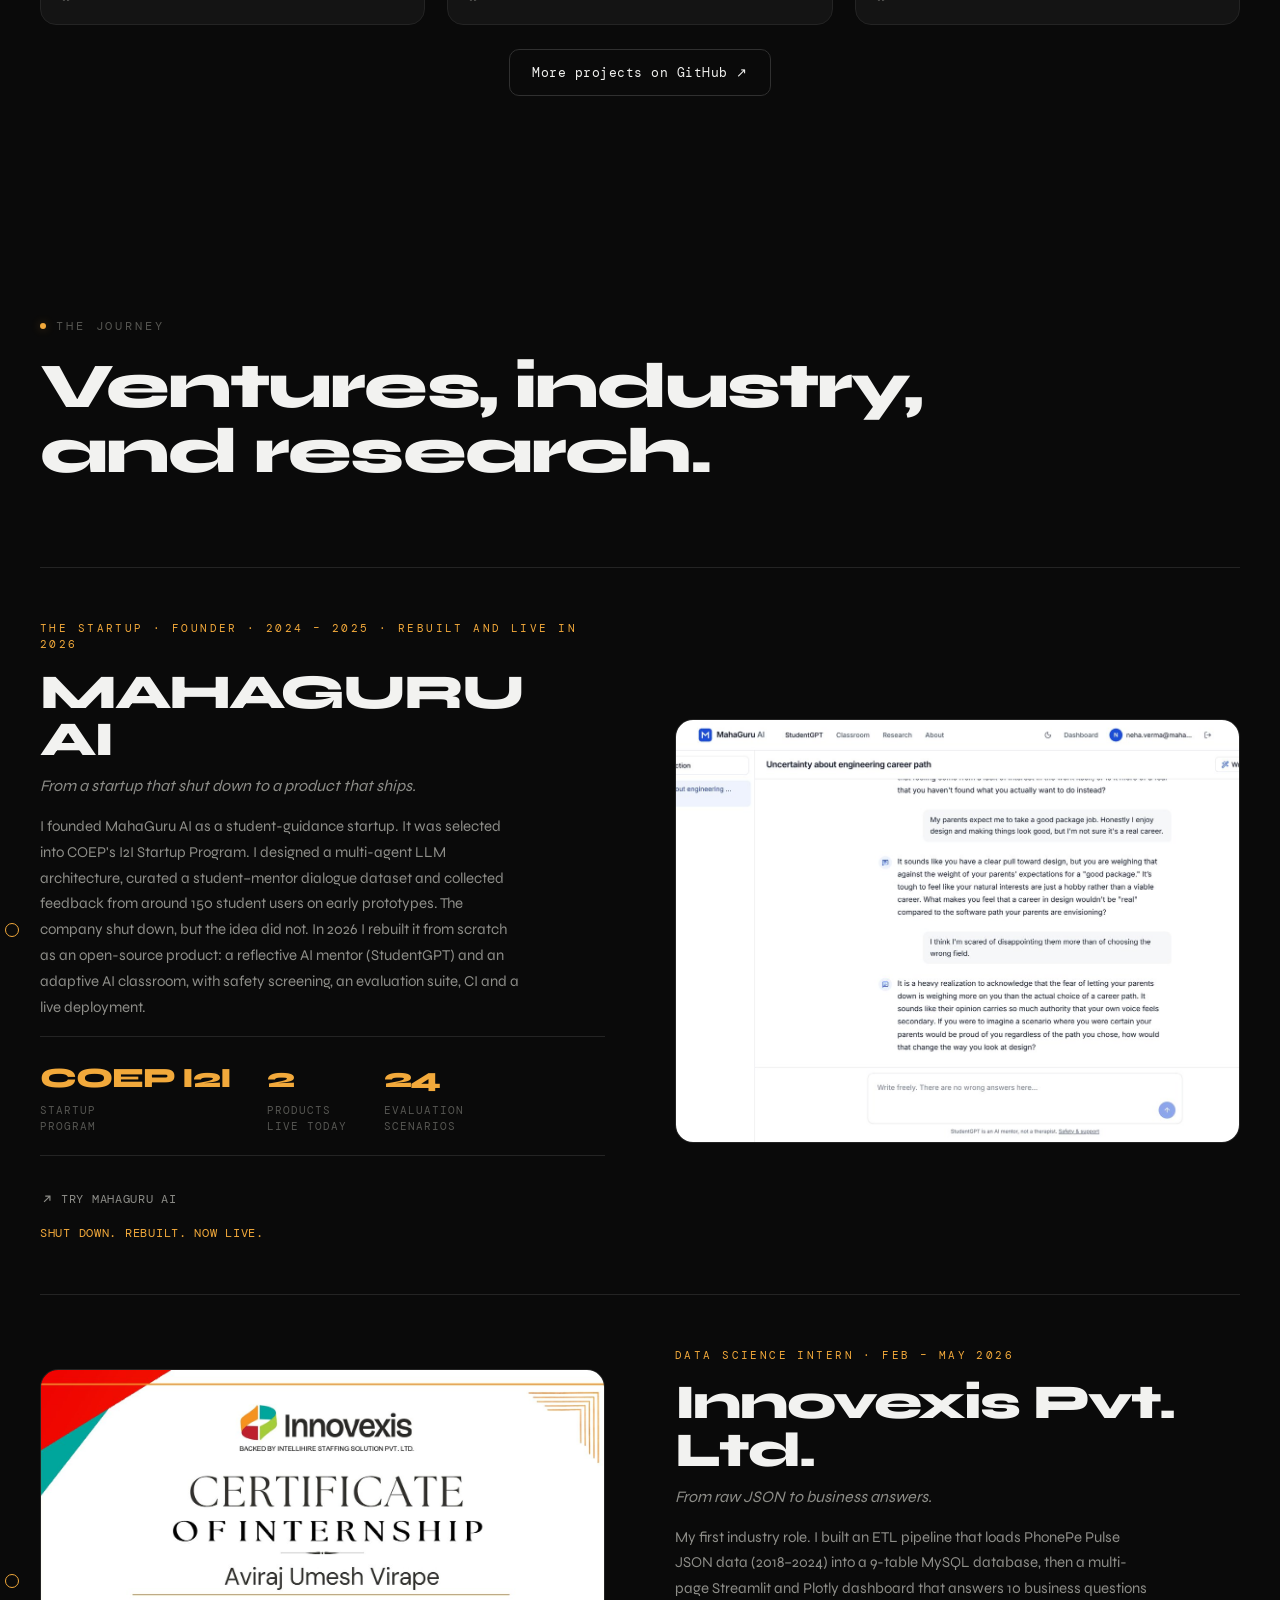
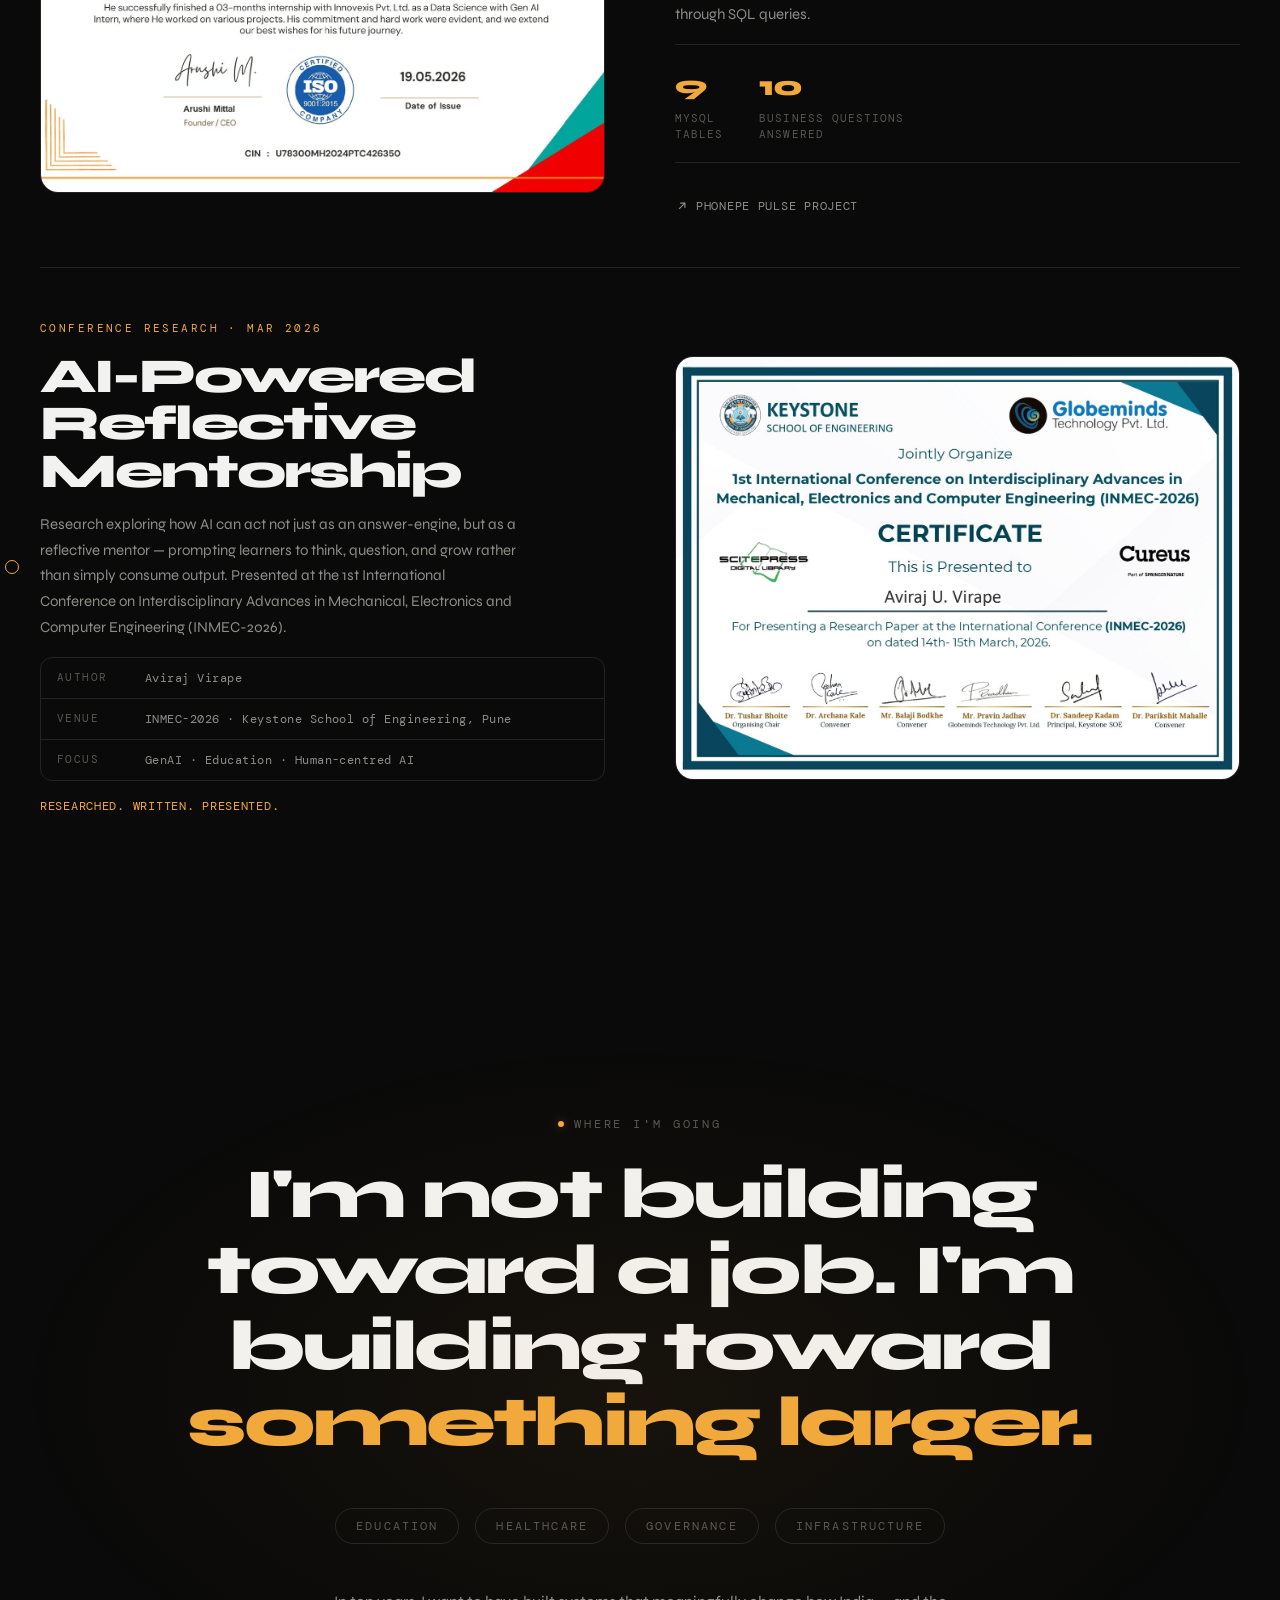
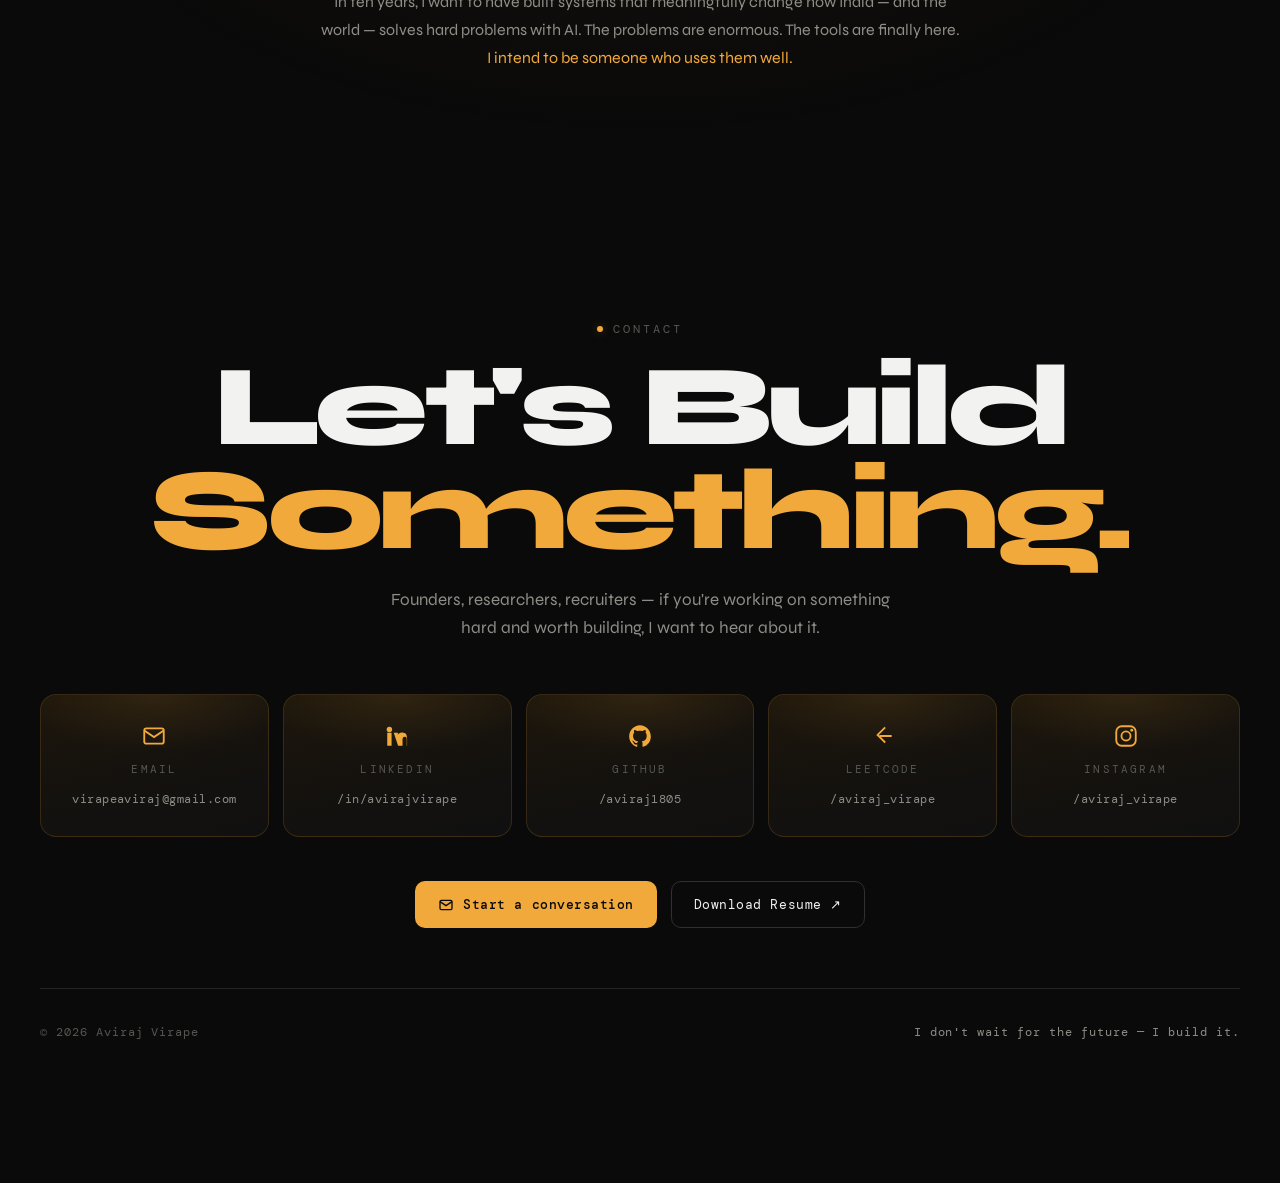
==== commit cac6a145: "Add Fix with Me as the flagship project and sync with the latest resume - New Project 01 card for Fi" ====
--- a/index.html
+++ b/index.html
@@ -4,12 +4,12 @@
 <meta charset="UTF-8" />
 <meta name="viewport" content="width=device-width, initial-scale=1.0" />
 <title>Aviraj Virape — Data Science Engineer · ML Builder</title>
-<meta name="description" content="Aviraj Virape — final-year AI &amp; Data Science student (CGPA 9.2) building end-to-end ML: EDA, scikit-learn/XGBoost models and deployed apps. Ex-founder, research presented at INMEC-2026." />
+<meta name="description" content="Aviraj Virape — final-year AI &amp; Data Science student (CGPA 9.28) building end-to-end ML and LLM systems: EDA, scikit-learn/XGBoost models, verified RAG and deployed apps. Ex-founder, research presented at INMEC-2026." />
 <meta property="og:type" content="website" />
 <meta property="og:title" content="Aviraj Virape — Data Science Engineer" />
-<meta property="og:description" content="End-to-end machine learning: churn prediction, loan approval and drone tracking — all live." />
+<meta property="og:description" content="End-to-end ML and LLM systems: Fix with Me (AI repair assistant), MahaGuru AI, churn prediction, loan approval and drone tracking — all live." />
 <meta property="og:url" content="https://aviraj1805.github.io/portfolio/" />
-<meta property="og:image" content="https://aviraj1805.github.io/portfolio/assets/projects/churn.jpg" />
+<meta property="og:image" content="https://aviraj1805.github.io/portfolio/assets/projects/fixwithme.jpg" />
 <meta name="twitter:card" content="summary_large_image" />
 <link rel="icon" href="data:image/svg+xml,%3Csvg xmlns='http://www.w3.org/2000/svg' viewBox='0 0 64 64'%3E%3Crect width='64' height='64' rx='14' fill='%23f2a93b'/%3E%3Ctext x='32' y='42' font-family='Arial,sans-serif' font-size='28' font-weight='700' text-anchor='middle' fill='%230a0a0a'%3EAV%3C/text%3E%3C/svg%3E" />
 <link rel="stylesheet" href="css/style.css" />
@@ -112,10 +112,11 @@
       <p class="hero__quote hero__rise" data-d="3">I don't wait for the future. I build it.</p>
 
       <p class="hero__desc hero__rise" data-d="4">
-        Final-year AI &amp; Data Science student (CGPA 9.2) building end-to-end
-        machine learning — from EDA and feature engineering to tuned models
-        shipped as live apps. Builder of MahaGuru AI, a live open-source AI mentor
-        and classroom, with research presented at an international conference.
+        Final-year AI &amp; Data Science student (CGPA 9.28) building end-to-end
+        machine learning and LLM systems — from EDA and tuned models to verified
+        RAG, safety classifiers and live apps. Builder of Fix with Me, a bilingual
+        AI repair assistant, and MahaGuru AI, with research presented at an
+        international conference.
       </p>
 
       <div class="hero__cta hero__rise" data-d="5">
@@ -133,8 +134,9 @@
         <div class="chips">
           <span class="chip">Python</span>
           <span class="chip">Machine Learning</span>
+          <span class="chip">RAG · LLMs</span>
           <span class="chip">SQL</span>
-          <span class="chip">Streamlit</span>
+          <span class="chip">FastAPI</span>
         </div>
       </div>
     </div>
@@ -171,7 +173,7 @@
         <div class="idcard__meta">
           <div>ID<b>AV–2026</b></div>
           <div>STATUS<b style="color:var(--accent)">Building</b></div>
-          <div>CGPA<b>9.2</b></div>
+          <div>CGPA<b>9.28</b></div>
         </div>
         <div class="idcard__barcode"></div>
       </div>
@@ -197,7 +199,7 @@
       </p>
       <p class="reveal" data-d="3">
         Today I'm a final-year AI &amp; Data Science student at APCOER, Pune
-        (CGPA 9.2). I founded a startup that was selected into COEP's I2I Startup
+        (CGPA 9.28). I founded a startup that was selected into COEP's I2I Startup
         Program, presented research at an international conference, and ship
         end-to-end ML projects as live apps — not because a syllabus demanded
         it, but because I genuinely cannot stop building.
@@ -209,7 +211,7 @@
       <div class="edu reveal" data-d="3">
         <span class="edu__head">Education</span>
         <div class="pub">
-          <div class="pub__row"><span class="pub__k">May 2027</span><span class="pub__v">B.E. Artificial Intelligence &amp; Data Science · APCOER, Pune · CGPA 9.2 <span class="edu__dim">(expected)</span></span></div>
+          <div class="pub__row"><span class="pub__k">May 2027</span><span class="pub__v">B.E. Artificial Intelligence &amp; Data Science · APCOER, Pune · CGPA 9.28 <span class="edu__dim">(expected)</span></span></div>
           <div class="pub__row"><span class="pub__k">May 2022</span><span class="pub__v">HSC (Science) · Yashodhara Junior College, Solapur · 78%</span></div>
         </div>
       </div>
@@ -226,9 +228,9 @@
         </div>
       </div>
       <div class="statgrid reveal" data-d="3">
-        <div class="stat"><div class="stat__n">9.2</div><div class="stat__l">CGPA<br/>B.E. AI &amp; DS</div></div>
+        <div class="stat"><div class="stat__n">9.28</div><div class="stat__l">CGPA<br/>B.E. AI &amp; DS</div></div>
         <div class="stat"><div class="stat__n">275+</div><div class="stat__l">LeetCode<br/>problems solved</div></div>
-        <div class="stat"><div class="stat__n">4</div><div class="stat__l">AI &amp; ML apps<br/>live in production</div></div>
+        <div class="stat"><div class="stat__n">5</div><div class="stat__l">AI &amp; ML apps<br/>live in production</div></div>
         <div class="stat"><div class="stat__n">1</div><div class="stat__l">Startup<br/>founded</div></div>
       </div>
     </div>
@@ -336,31 +338,59 @@
         <span class="ars-tile__icon"><img src="https://cdn.simpleicons.org/pytorch/f2a93b" alt="PyTorch" loading="lazy"/></span>
         <span class="ars-tile__name">Deep Learning · PyTorch · Keras</span>
       </div>
-      <div class="ars-tile" data-cat="tools" style="--i:17">
+      <div class="ars-tile" data-cat="ai" style="--i:17">
+        <span class="ars-tile__icon"><svg viewBox="0 0 24 24" fill="none" stroke="currentColor" stroke-width="1.7"><circle cx="10.5" cy="10.5" r="6"/><path d="m15 15 5 5"/><path d="M8 10.5h5M10.5 8v5"/></svg></span>
+        <span class="ars-tile__name">RAG · Hybrid Search</span>
+      </div>
+      <div class="ars-tile" data-cat="ai" style="--i:18">
+        <span class="ars-tile__icon"><img src="https://cdn.simpleicons.org/googlegemini/f2a93b" alt="Gemini" loading="lazy"/></span>
+        <span class="ars-tile__name">LLMs · Gemini · Gemma</span>
+      </div>
+      <div class="ars-tile" data-cat="ai" style="--i:19">
+        <span class="ars-tile__icon"><svg viewBox="0 0 24 24" fill="none" stroke="currentColor" stroke-width="1.7"><path d="M12 3 4 6v6c0 4.5 3.4 8.2 8 9 4.6-.8 8-4.5 8-9V6l-8-3Z"/><path d="m9 12 2 2 4-4"/></svg></span>
+        <span class="ars-tile__name">LLM Evaluation · Safety</span>
+      </div>
+      <div class="ars-tile" data-cat="tools" style="--i:20">
         <span class="ars-tile__icon"><img src="https://cdn.simpleicons.org/github/f2a93b" alt="GitHub" loading="lazy"/></span>
         <span class="ars-tile__name">Git · GitHub</span>
       </div>
-      <div class="ars-tile" data-cat="tools" style="--i:18">
+      <div class="ars-tile" data-cat="tools" style="--i:21">
         <span class="ars-tile__icon"><img src="https://cdn.simpleicons.org/streamlit/f2a93b" alt="Streamlit" loading="lazy"/></span>
         <span class="ars-tile__name">Streamlit</span>
       </div>
-      <div class="ars-tile" data-cat="tools" style="--i:19">
+      <div class="ars-tile" data-cat="tools" style="--i:22">
+        <span class="ars-tile__icon"><img src="https://cdn.simpleicons.org/fastapi/f2a93b" alt="FastAPI" loading="lazy"/></span>
+        <span class="ars-tile__name">FastAPI · Pydantic</span>
+      </div>
+      <div class="ars-tile" data-cat="tools" style="--i:23">
+        <span class="ars-tile__icon"><img src="https://cdn.simpleicons.org/docker/f2a93b" alt="Docker" loading="lazy"/></span>
+        <span class="ars-tile__name">Docker · Render</span>
+      </div>
+      <div class="ars-tile" data-cat="tools" style="--i:24">
+        <span class="ars-tile__icon"><img src="https://cdn.simpleicons.org/supabase/f2a93b" alt="Supabase" loading="lazy"/></span>
+        <span class="ars-tile__name">Supabase · PostgreSQL</span>
+      </div>
+      <div class="ars-tile" data-cat="tools" style="--i:25">
+        <span class="ars-tile__icon"><img src="https://cdn.simpleicons.org/githubactions/f2a93b" alt="GitHub Actions" loading="lazy"/></span>
+        <span class="ars-tile__name">GitHub Actions · pytest</span>
+      </div>
+      <div class="ars-tile" data-cat="tools" style="--i:26">
         <span class="ars-tile__icon"><img src="https://cdn.simpleicons.org/jupyter/f2a93b" alt="Jupyter" loading="lazy"/></span>
         <span class="ars-tile__name">Jupyter</span>
       </div>
-      <div class="ars-tile" data-cat="tools" style="--i:20">
+      <div class="ars-tile" data-cat="tools" style="--i:27">
         <span class="ars-tile__icon"><img src="https://cdn.simpleicons.org/googlecolab/f2a93b" alt="Google Colab" loading="lazy"/></span>
         <span class="ars-tile__name">Google Colab</span>
       </div>
-      <div class="ars-tile" data-cat="tools" style="--i:21">
+      <div class="ars-tile" data-cat="tools" style="--i:28">
         <span class="ars-tile__icon"><img src="https://cdn.simpleicons.org/kaggle/f2a93b" alt="Kaggle" loading="lazy"/></span>
         <span class="ars-tile__name">Kaggle</span>
       </div>
-      <div class="ars-tile" data-cat="tools" style="--i:22">
+      <div class="ars-tile" data-cat="tools" style="--i:29">
         <span class="ars-tile__icon"><img src="https://cdn.simpleicons.org/leetcode/f2a93b" alt="LeetCode" loading="lazy"/></span>
         <span class="ars-tile__name">LeetCode</span>
       </div>
-      <div class="ars-tile ars-tile--more" data-cat="all" style="--i:23">
+      <div class="ars-tile ars-tile--more" data-cat="all" style="--i:30">
         <span class="ars-tile__plus">+∞</span>
         <span class="ars-tile__name">Always learning</span>
       </div>
@@ -376,7 +406,60 @@
       <h2 class="section-title reveal" data-d="1">Problems I attacked.<br/>Systems I built.</h2>
     </div>
 
-    <!-- Mission 01: MahaGuru AI (flagship) -->
+    <!-- Mission 01: Fix with Me (flagship) -->
+    <article class="mission">
+      <a class="frame mission__media reveal" data-img="assets/projects/fixwithme.jpg" href="https://fixwithme.avirajvirape601.workers.dev" target="_blank" rel="noopener" aria-label="Open the Fix with Me live app">
+        <img src="assets/projects/fixwithme.jpg" alt="Fix with Me screens: diagnosis chat, repair guide and safety stop" loading="lazy" decoding="async" />
+        <div class="frame__ph">
+          <span class="pin"><svg viewBox="0 0 24 24" fill="none" stroke="currentColor" stroke-width="1.6"><path d="M14.7 6.3a4 4 0 0 0-5.4 5.4L3 18l3 3 6.3-6.3a4 4 0 0 0 5.4-5.4l-2.5 2.5-2.4-.6-.6-2.4 2.5-2.5Z"/></svg></span>
+          <span>projects/fixwithme.jpg</span>
+        </div>
+      </a>
+      <div class="mission__body reveal" data-d="1">
+        <div class="mission__no">Project 01 <span class="mission__live"><span class="dot"></span>Live</span></div>
+        <h3 class="mission__title">Fix with Me</h3>
+        <div class="mission__tag">An AI repair assistant for Indian households, in English, Hindi and Hinglish.</div>
+        <p class="mission__desc">
+          Users type, talk or snap a photo of what is broken. A <b>Bayesian diagnosis engine</b> over a curated
+          knowledge base picks the most informative next question, reaching <b>90.7% top-1 accuracy</b> on a
+          94-case benchmark versus 81.3% for plain Gemini. Follow-up questions run through <b>hybrid RAG on
+          Supabase</b> (pgvector + PGroonga, Reciprocal Rank Fusion, 100% recall@5) with per-claim verification
+          by Gemma, cutting unsupported claims from 34% to <b>0%</b>. A trained TF-IDF + logistic regression
+          <b>safety classifier</b> (3.8K examples, 0.68 MB pure-Python runtime, about 0.2 ms per message) lifts
+          hazard recall from 67.2% to 89.1%.
+        </p>
+        <div class="feature__metrics mission__metrics">
+          <div class="feature__metric"><div class="n">90.7%</div><div class="l">Top-1<br/>diagnosis</div></div>
+          <div class="feature__metric"><div class="n">0%</div><div class="l">Unsupported<br/>claims</div></div>
+          <div class="feature__metric"><div class="n">100%</div><div class="l">Safety-stop<br/>recall</div></div>
+          <div class="feature__metric"><div class="n">118</div><div class="l">pytest tests<br/>in CI</div></div>
+        </div>
+        <div class="mission__stack chips">
+          <span class="chip">Python</span><span class="chip">FastAPI</span><span class="chip">Gemini</span><span class="chip">Gemma</span><span class="chip">RAG</span><span class="chip">Supabase</span><span class="chip">scikit-learn</span><span class="chip">Next.js</span><span class="chip">Docker</span>
+        </div>
+        <div class="mission__links">
+          <a class="mission__link" href="https://fixwithme.avirajvirape601.workers.dev" target="_blank" rel="noopener">
+            <svg viewBox="0 0 24 24" fill="none" stroke="currentColor" stroke-width="2"><path d="M7 17 17 7M9 7h8v8"/></svg>
+            Live demo
+          </a>
+          <a class="mission__link" href="https://github.com/aviraj1805/FixWithMe" target="_blank" rel="noopener">
+            <svg viewBox="0 0 24 24" fill="currentColor"><path d="M12 2C6.5 2 2 6.6 2 12.3c0 4.5 2.9 8.4 6.8 9.7.5.1.7-.2.7-.5v-1.7c-2.8.6-3.4-1.4-3.4-1.4-.5-1.2-1.1-1.5-1.1-1.5-.9-.6.1-.6.1-.6 1 .1 1.5 1 1.5 1 .9 1.6 2.4 1.1 3 .9.1-.7.3-1.1.6-1.4-2.2-.3-4.6-1.1-4.6-5 0-1.1.4-2 1-2.7-.1-.3-.4-1.3.1-2.7 0 0 .8-.3 2.7 1a9.3 9.3 0 0 1 5 0c1.9-1.3 2.7-1 2.7-1 .5 1.4.2 2.4.1 2.7.6.7 1 1.6 1 2.7 0 3.9-2.3 4.7-4.6 5 .4.3.7.9.7 1.9v2.8c0 .3.2.6.7.5A10.3 10.3 0 0 0 22 12.3C22 6.6 17.5 2 12 2Z"/></svg>
+            Source
+          </a>
+          <a class="mission__link" href="https://github.com/aviraj1805/FixWithMe/blob/main/eval/reports/fixbench-v1-2026-10-24.md" target="_blank" rel="noopener">
+            <svg viewBox="0 0 24 24" fill="none" stroke="currentColor" stroke-width="2"><path d="M7 17 17 7M9 7h8v8"/></svg>
+            Benchmark
+          </a>
+          <a class="mission__link" href="https://github.com/aviraj1805/FixWithMe/blob/main/ml/safety_classifier/README.md" target="_blank" rel="noopener">
+            <svg viewBox="0 0 24 24" fill="none" stroke="currentColor" stroke-width="2"><path d="M7 17 17 7M9 7h8v8"/></svg>
+            Model card
+          </a>
+        </div>
+        <p class="mission__note">Web app on Cloudflare Workers, API on Render’s free tier: the first answer can take about a minute while the API wakes up.</p>
+      </div>
+    </article>
+
+    <!-- Mission 02: MahaGuru AI -->
     <article class="mission">
       <a class="frame mission__media reveal" data-img="assets/projects/mahaguru-ai.jpg" href="https://mahaguru-ai.onrender.com" target="_blank" rel="noopener" aria-label="Open the MahaGuru AI live app">
         <img src="assets/projects/mahaguru-ai.jpg" alt="MahaGuru AI homepage with a live StudentGPT demo" loading="lazy" decoding="async" />
@@ -386,7 +469,7 @@
         </div>
       </a>
       <div class="mission__body reveal" data-d="1">
-        <div class="mission__no">Project 01 <span class="mission__live"><span class="dot"></span>Live</span></div>
+        <div class="mission__no">Project 02 <span class="mission__live"><span class="dot"></span>Live</span></div>
         <h3 class="mission__title">MahaGuru AI</h3>
         <div class="mission__tag">An AI mentor and a personalised classroom for college students. Open source.</div>
         <p class="mission__desc">
@@ -423,7 +506,7 @@
       </div>
     </article>
 
-    <!-- Mission 02 -->
+    <!-- Mission 03 -->
     <article class="mission">
       <a class="frame mission__media reveal" data-img="assets/projects/churn.jpg" href="https://churn-predictor-aviraj.onrender.com/" target="_blank" rel="noopener" aria-label="Open the Customer Churn Predictor live app">
         <img src="assets/projects/churn.jpg" alt="Customer Churn Predictor live app" loading="lazy" decoding="async" />
@@ -433,7 +516,7 @@
         </div>
       </a>
       <div class="mission__body reveal" data-d="1">
-        <div class="mission__no">Project 02 <span class="mission__live"><span class="dot"></span>Live</span></div>
+        <div class="mission__no">Project 03 <span class="mission__live"><span class="dot"></span>Live</span></div>
         <h3 class="mission__title">Customer Churn Prediction</h3>
         <div class="mission__tag">Kaggle Playground S6E3 — who is about to leave, and why.</div>
         <p class="mission__desc">
@@ -460,7 +543,7 @@
       </div>
     </article>
 
-    <!-- Mission 03 -->
+    <!-- Mission 04 -->
     <article class="mission">
       <a class="frame mission__media reveal" data-img="assets/projects/creditwise.jpg" href="https://creditwiseloanapprovall.streamlit.app/" target="_blank" rel="noopener" aria-label="Open the CreditWise Loan Approval System live app">
         <img src="assets/projects/creditwise.jpg" alt="CreditWise Loan Approval System live app" loading="lazy" decoding="async" />
@@ -470,7 +553,7 @@
         </div>
       </a>
       <div class="mission__body reveal" data-d="1">
-        <div class="mission__no">Project 03 <span class="mission__live"><span class="dot"></span>Live</span></div>
+        <div class="mission__no">Project 04 <span class="mission__live"><span class="dot"></span>Live</span></div>
         <h3 class="mission__title">CreditWise — Loan Approval</h3>
         <div class="mission__tag">Instant, explainable lending decisions.</div>
         <p class="mission__desc">
@@ -497,7 +580,7 @@
       </div>
     </article>
 
-    <!-- Mission 04 -->
+    <!-- Mission 05 -->
     <article class="mission">
       <a class="frame mission__media reveal" data-img="assets/projects/iamars.jpg" href="https://huggingface.co/spaces/AvirajV/iamars-drone-tracking" target="_blank" rel="noopener" aria-label="Open the IAMARS drone detection and tracking demo">
         <img src="assets/projects/iamars.jpg" alt="IAMARS drone detection and tracking demo" loading="lazy" decoding="async" />
@@ -507,7 +590,7 @@
         </div>
       </a>
       <div class="mission__body reveal" data-d="1">
-        <div class="mission__no">Project 04 <span class="mission__live"><span class="dot"></span>Live</span></div>
+        <div class="mission__no">Project 05 <span class="mission__live"><span class="dot"></span>Live</span></div>
         <h3 class="mission__title">IAMARS — Drone Detection &amp; Tracking</h3>
         <div class="mission__tag">Finding small drones in the sky, in real time.</div>
         <p class="mission__desc">
@@ -634,7 +717,8 @@
           <p class="feature__sub">From a startup that shut down to a product that ships.</p>
           <p class="feature__text">
             I founded MahaGuru AI as a student-guidance startup. It was selected into COEP's I2I Startup
-            Program, and early prototypes were tested with around 15 students. The company shut down, but the
+            Program. I designed a multi-agent LLM architecture, curated a student–mentor dialogue dataset and
+            collected feedback from around 150 student users on early prototypes. The company shut down, but the
             idea did not. In 2026 I rebuilt it from scratch as an open-source product: a reflective AI mentor
             (StudentGPT) and an adaptive AI classroom, with safety screening, an evaluation suite, CI and a live
             deployment.
--- a/css/sections.css
+++ b/css/sections.css
@@ -558,6 +558,7 @@
 
 /* Thumbnail is a link to the live app */
 a.mission__media { display: block; color: inherit; text-decoration: none; }
+.mission__metrics { flex-wrap: wrap; gap: 18px 32px; margin: 4px 0 22px; }
 a.mission__media:focus-visible { outline: 2px solid var(--accent); outline-offset: 4px; }
 
 /* "Live" badge next to the project number */
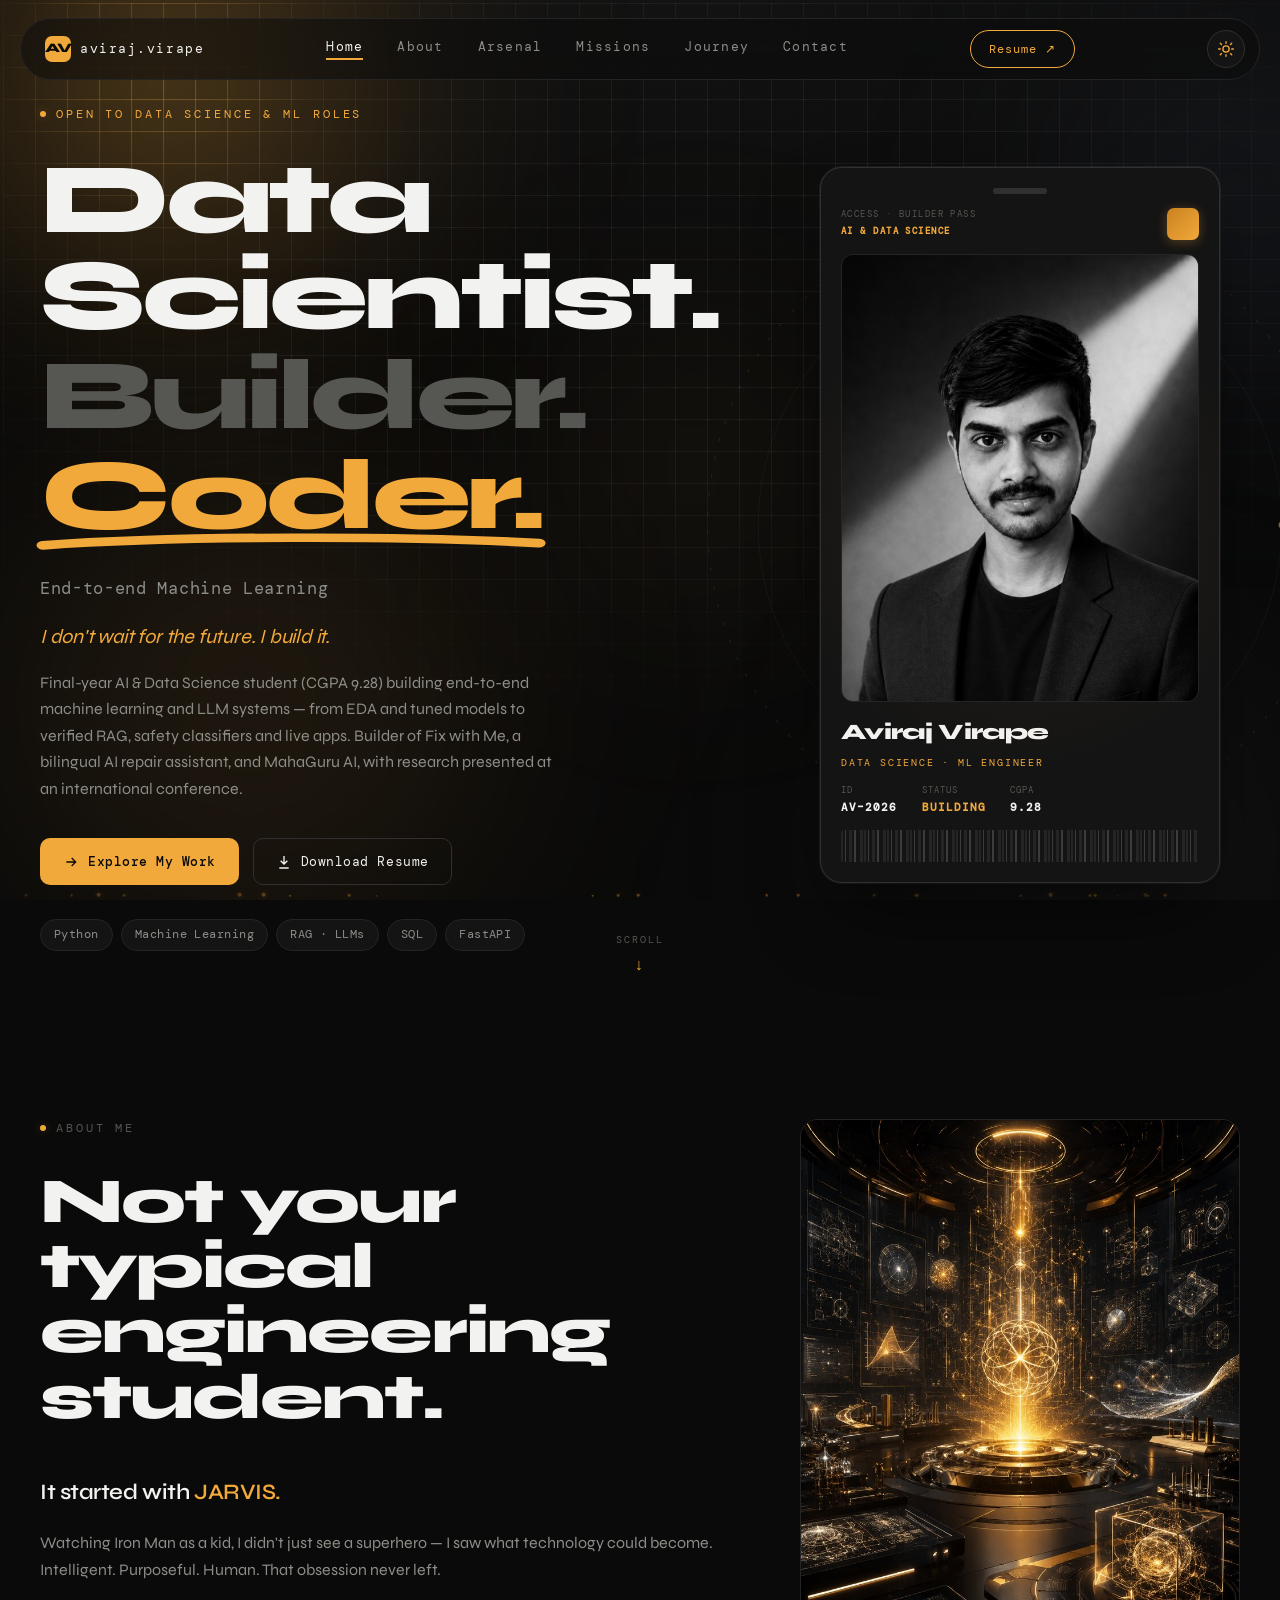
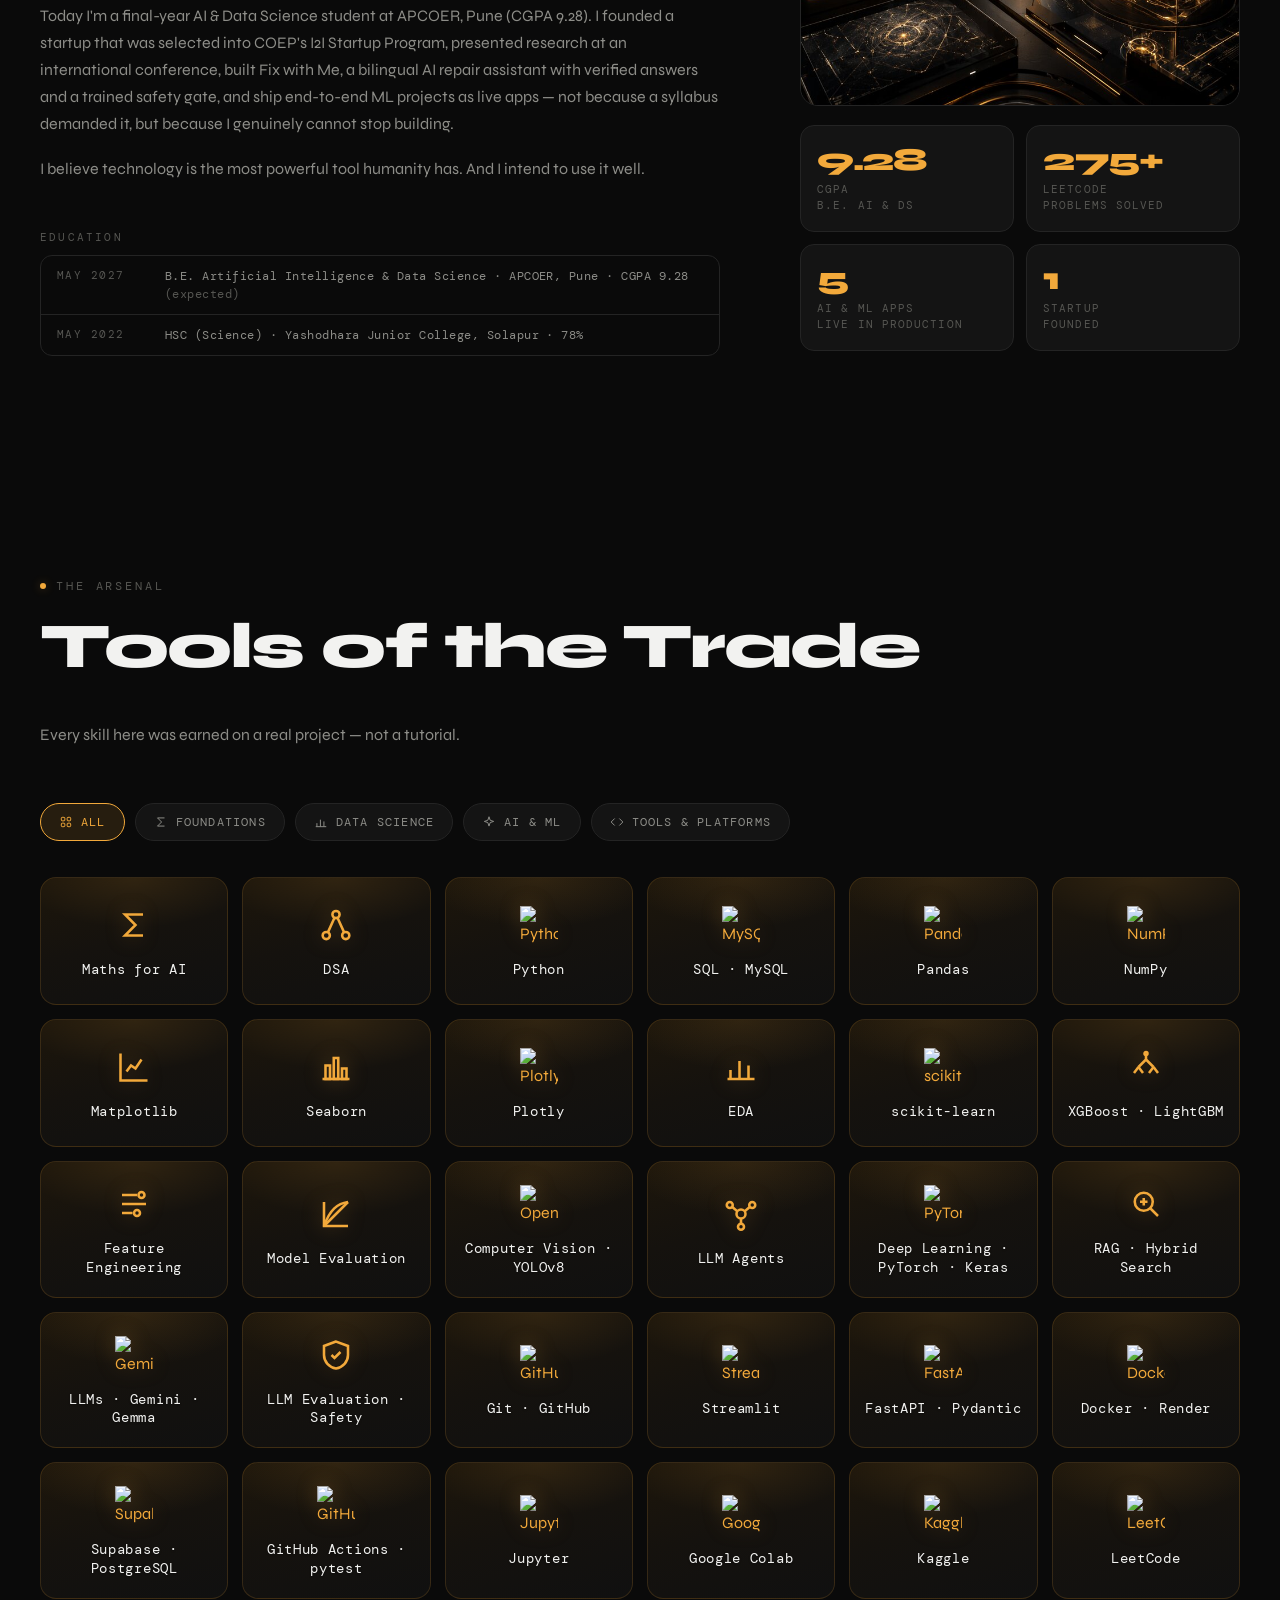
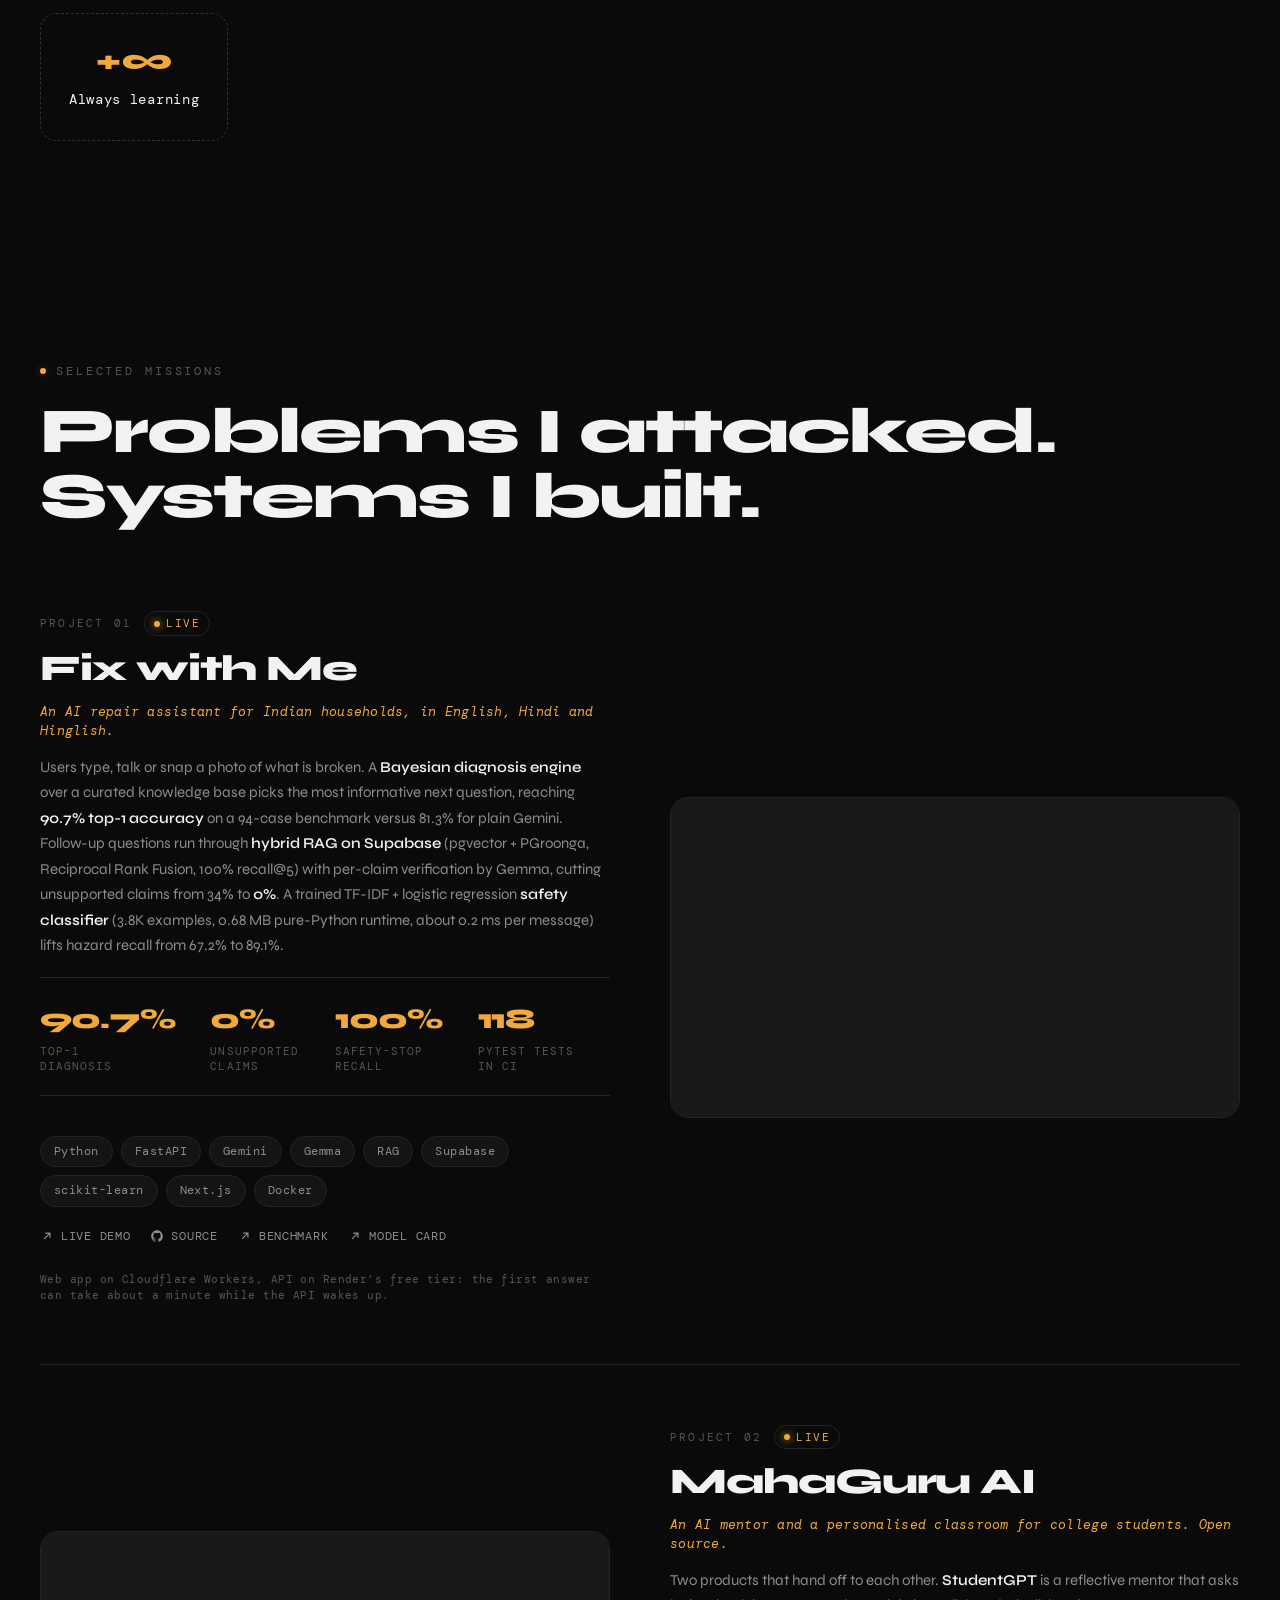
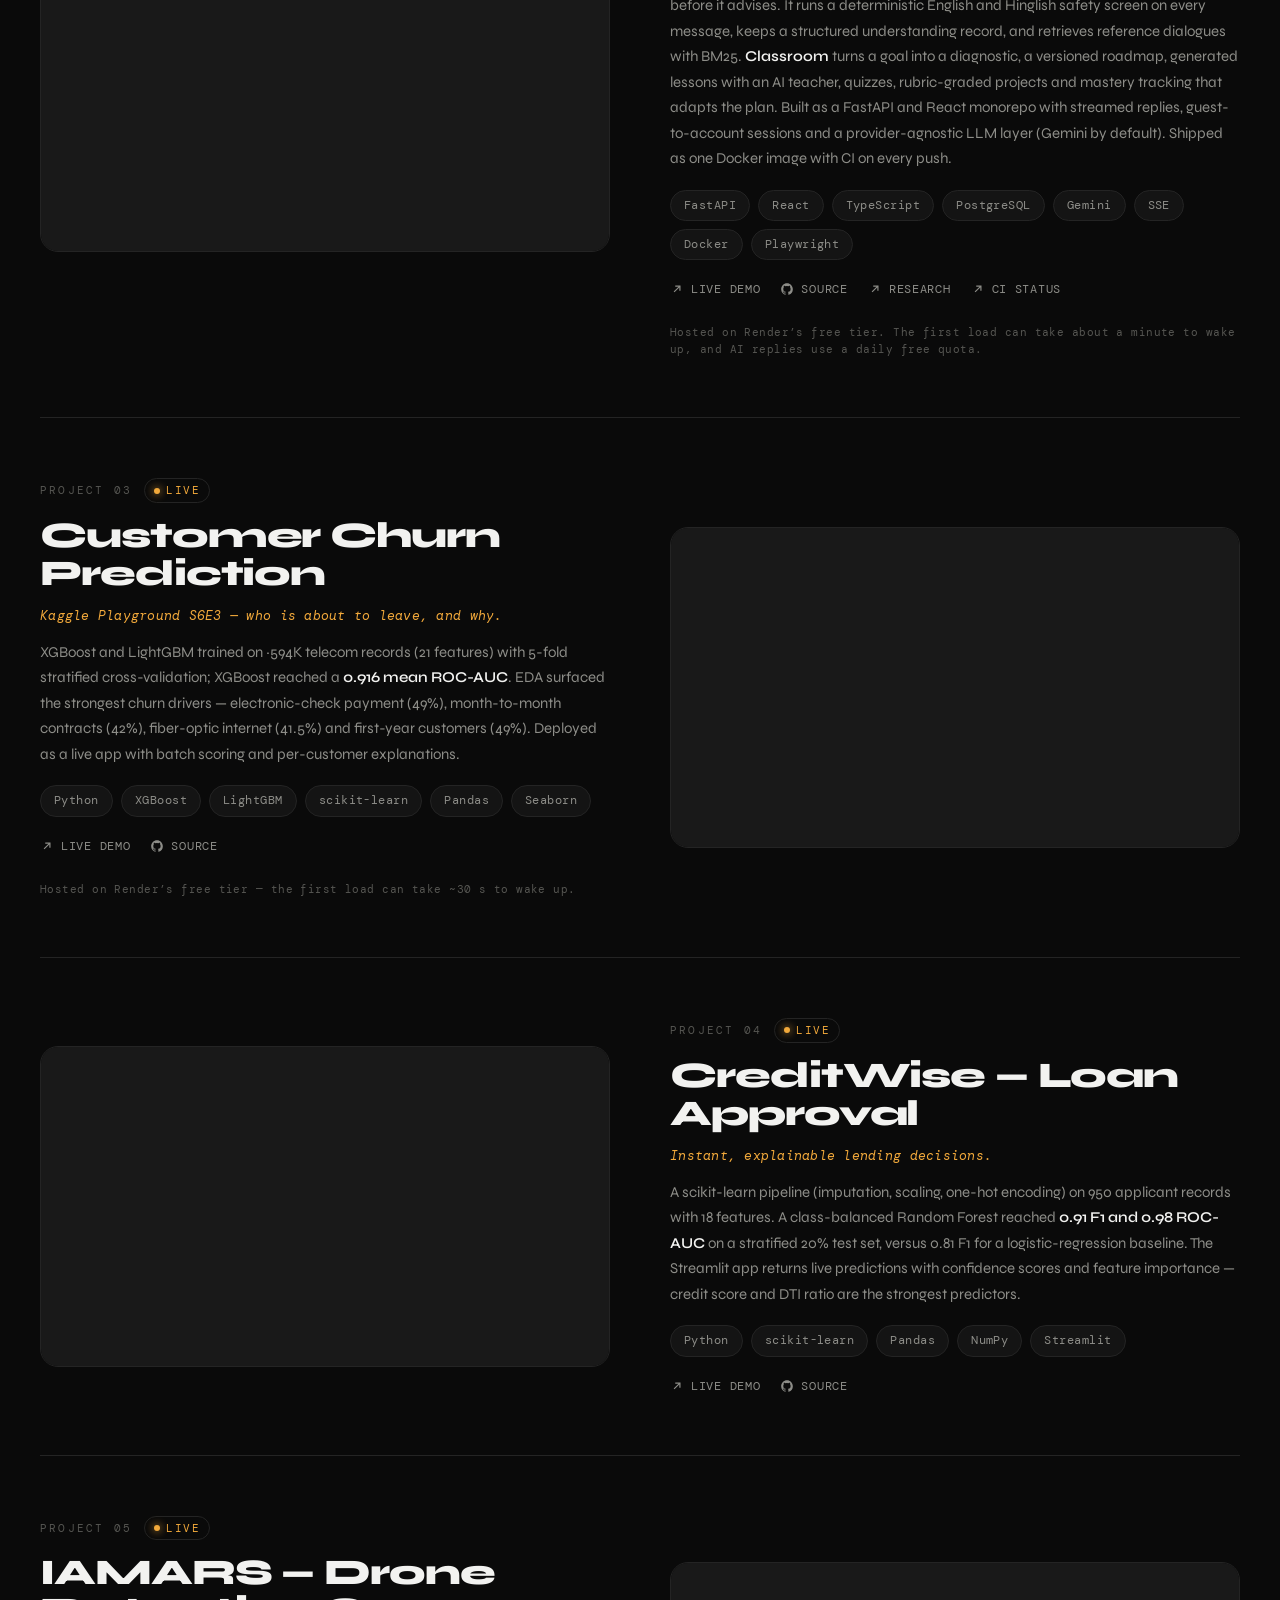
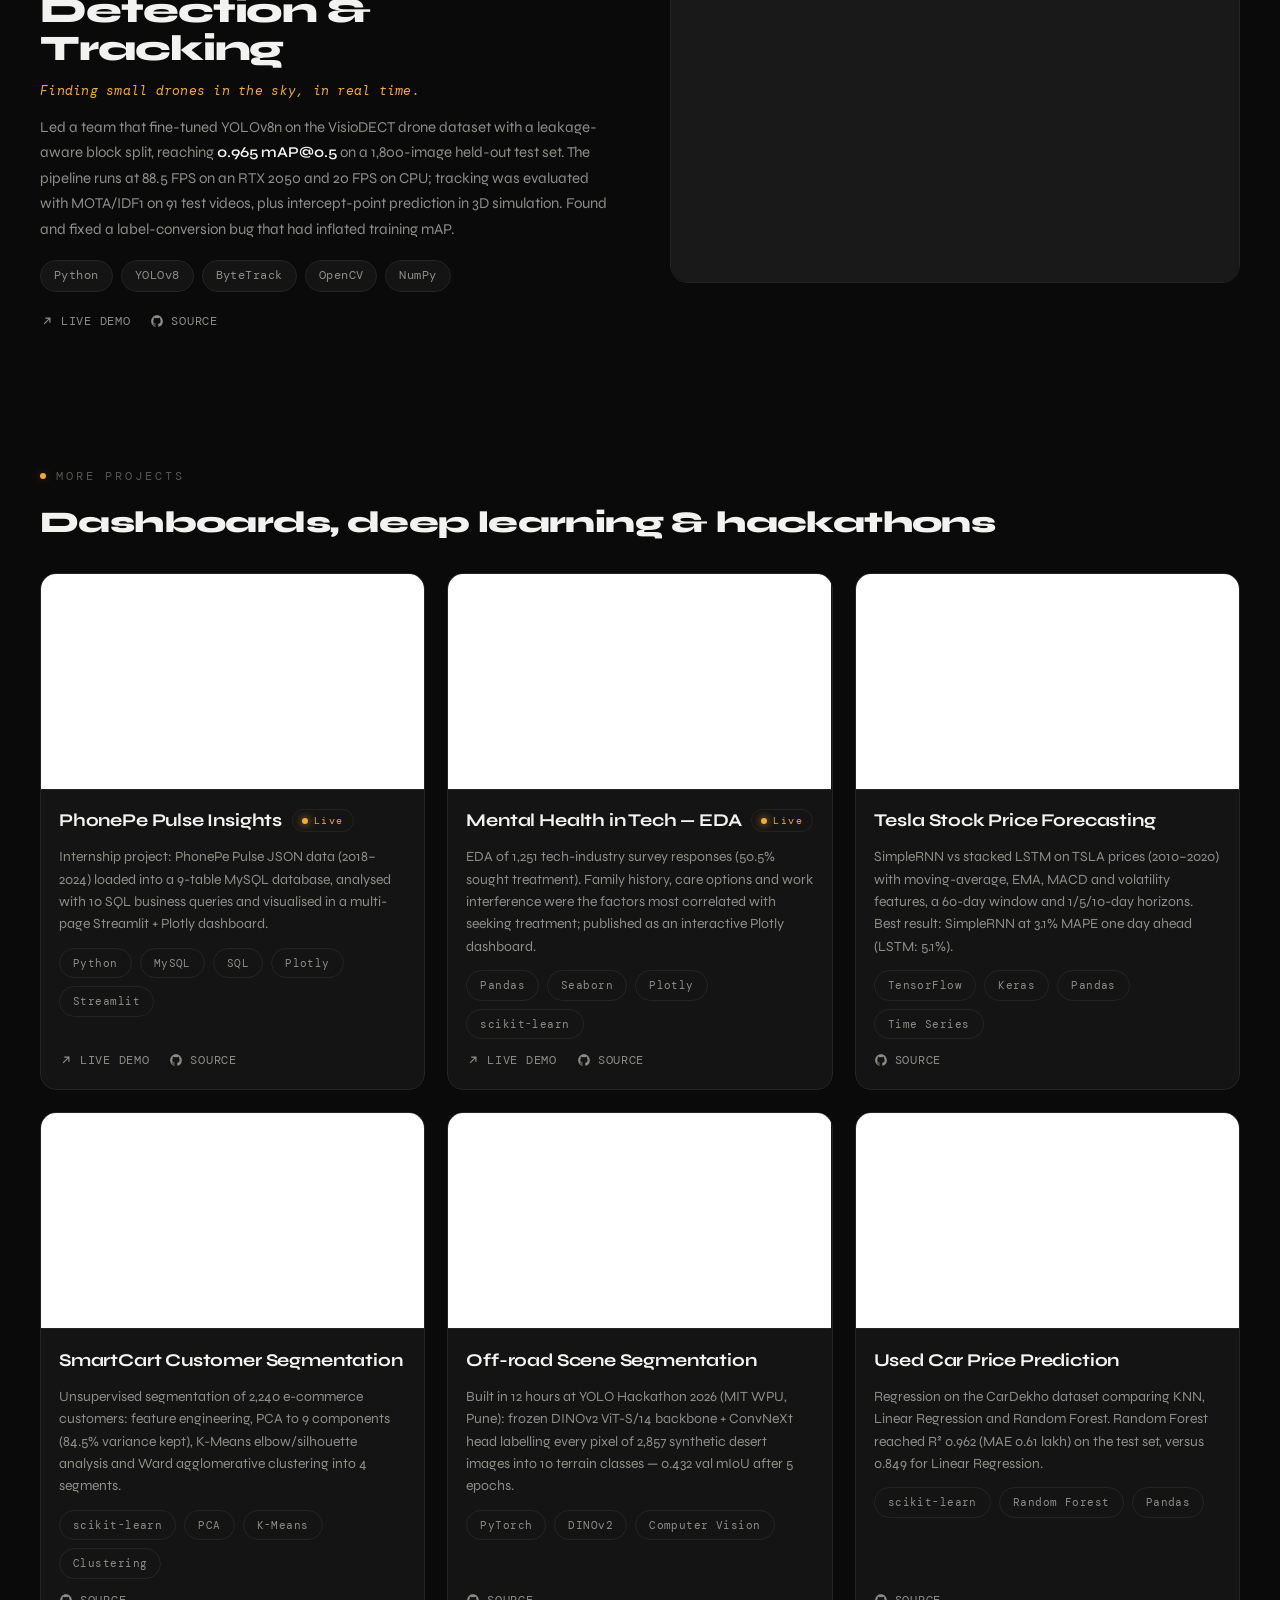
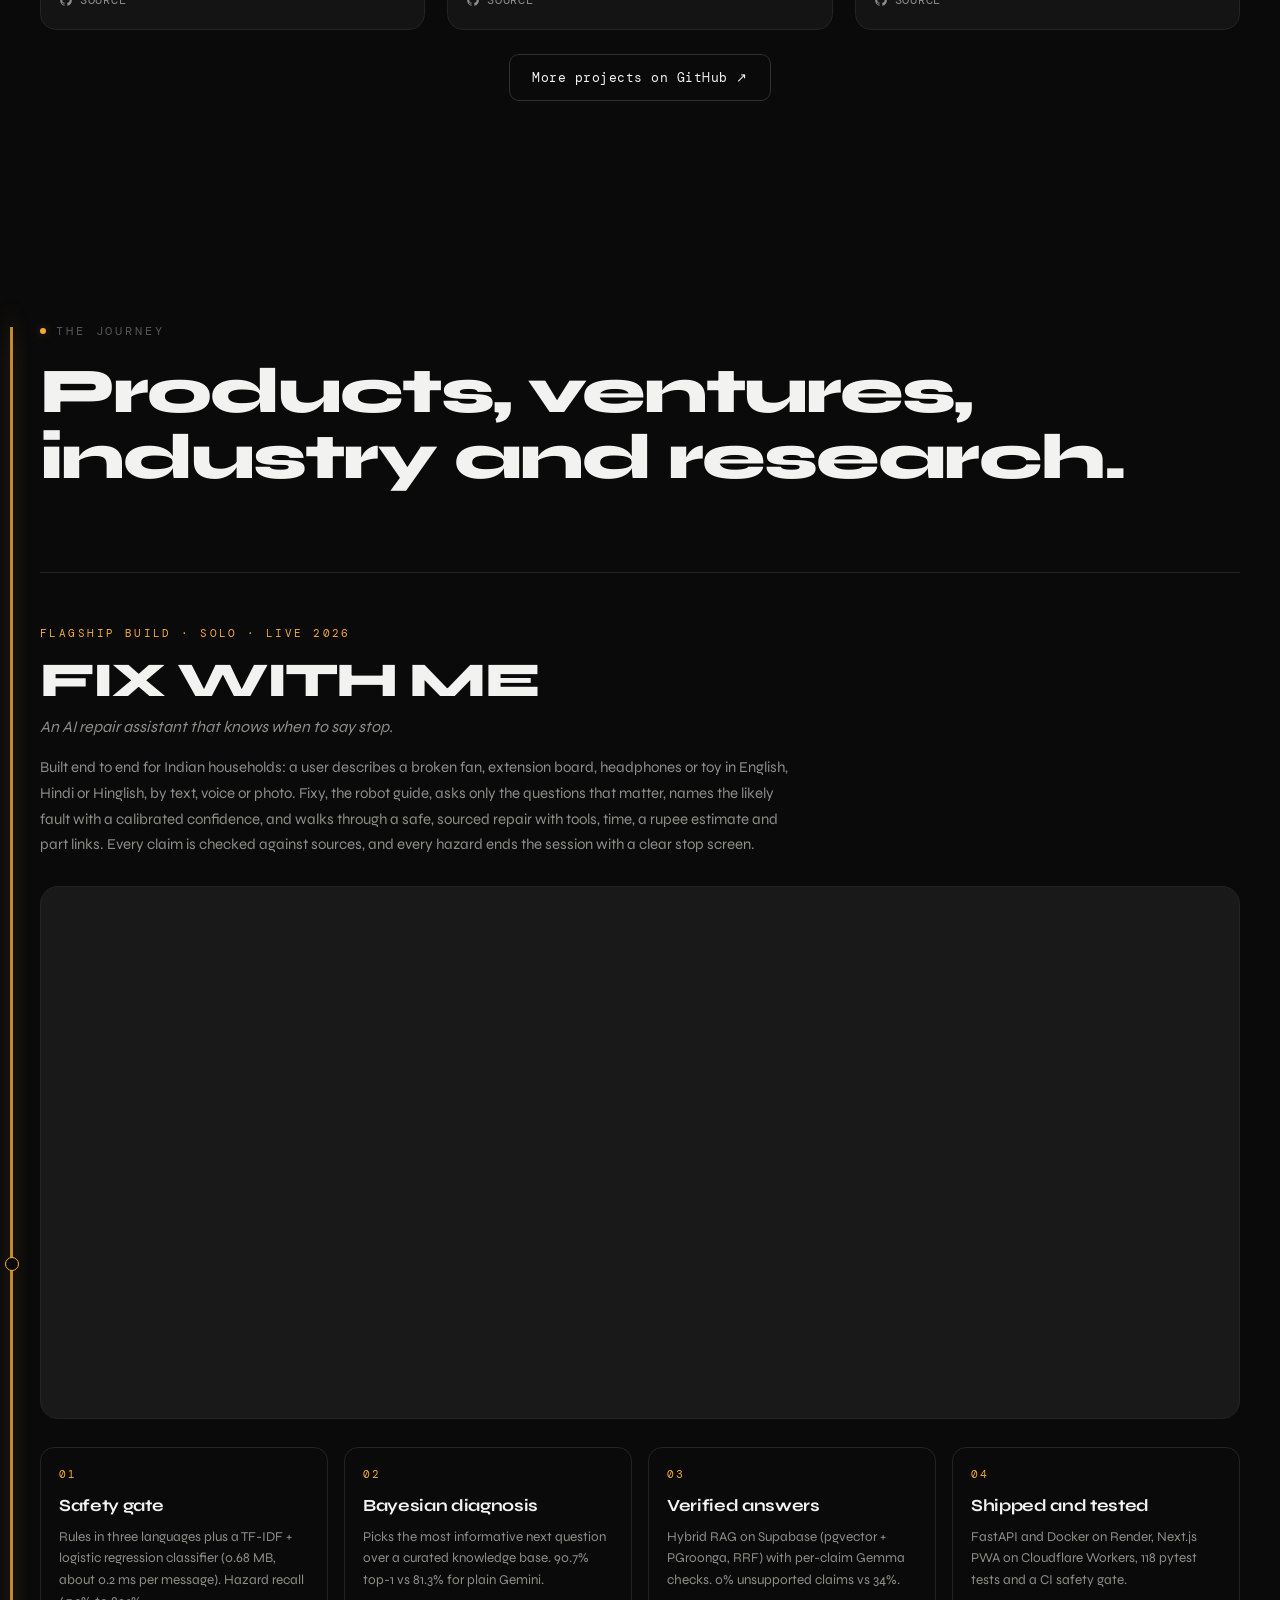
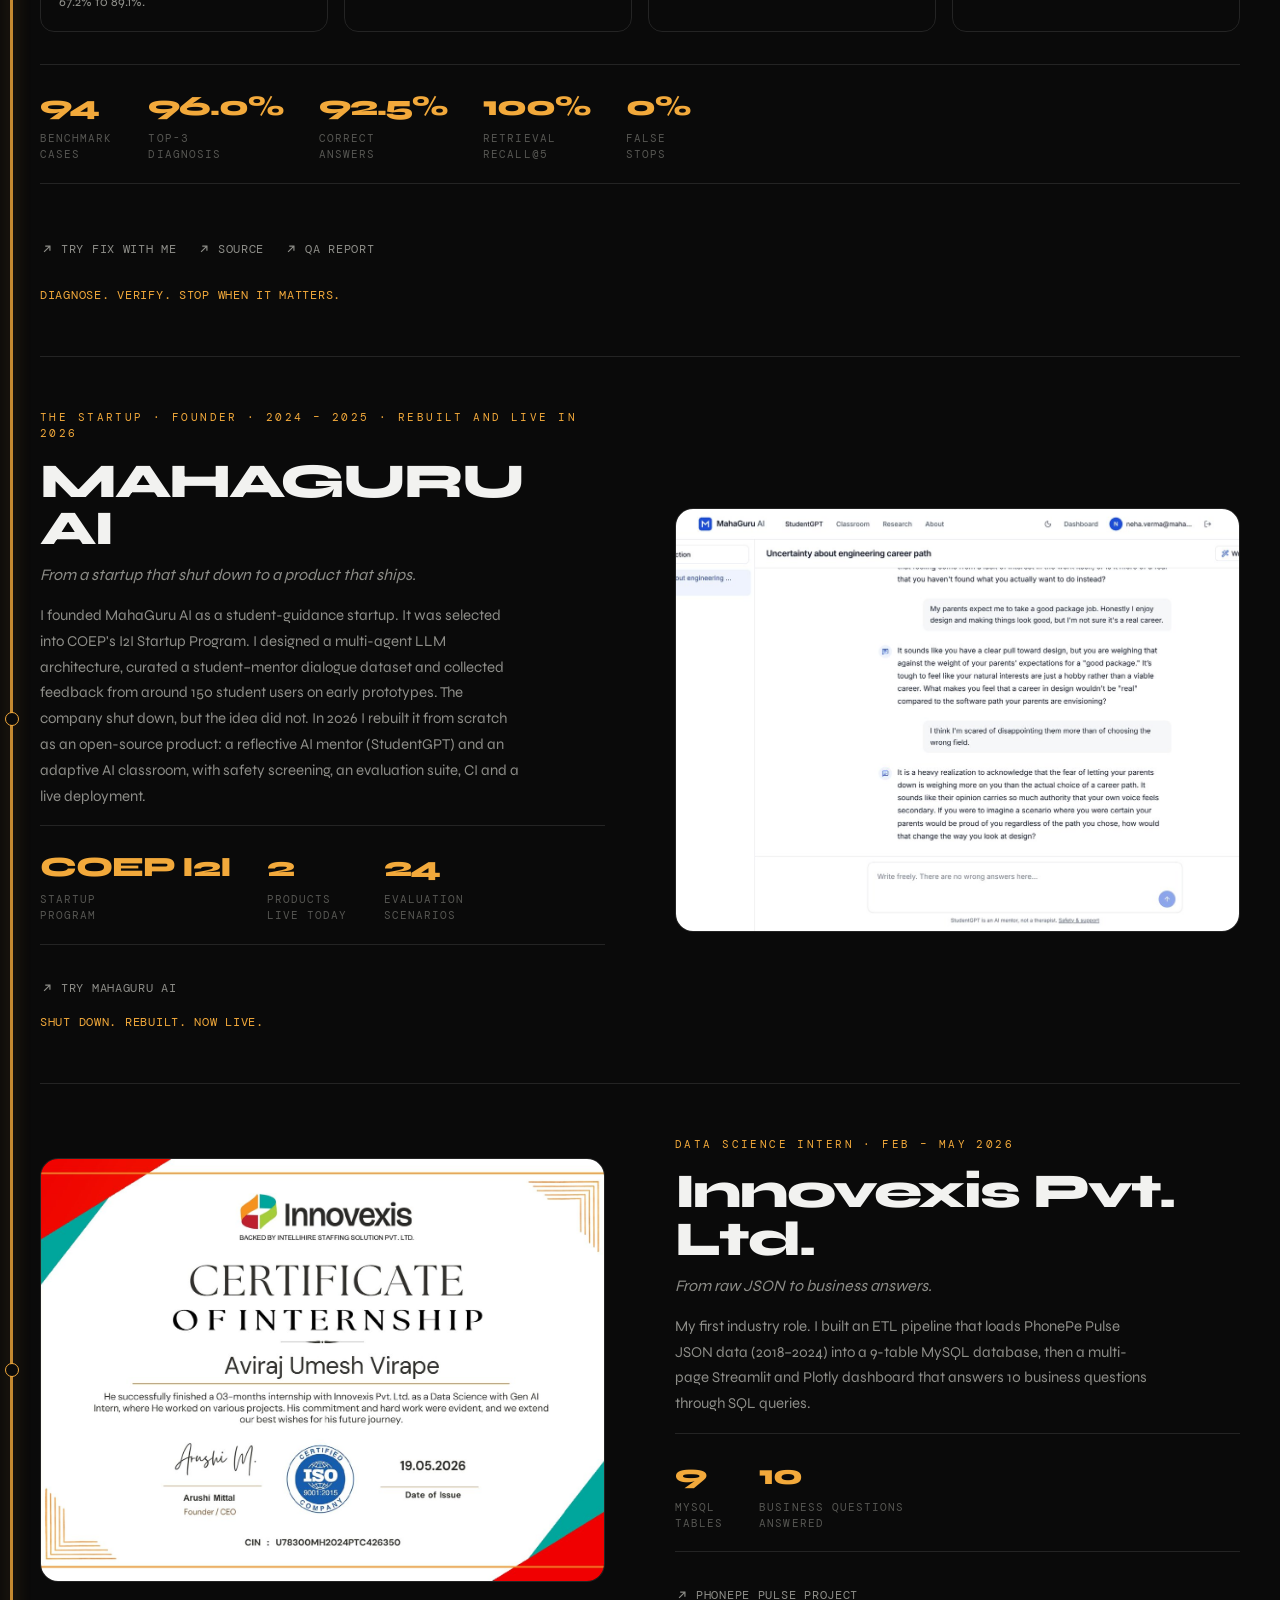
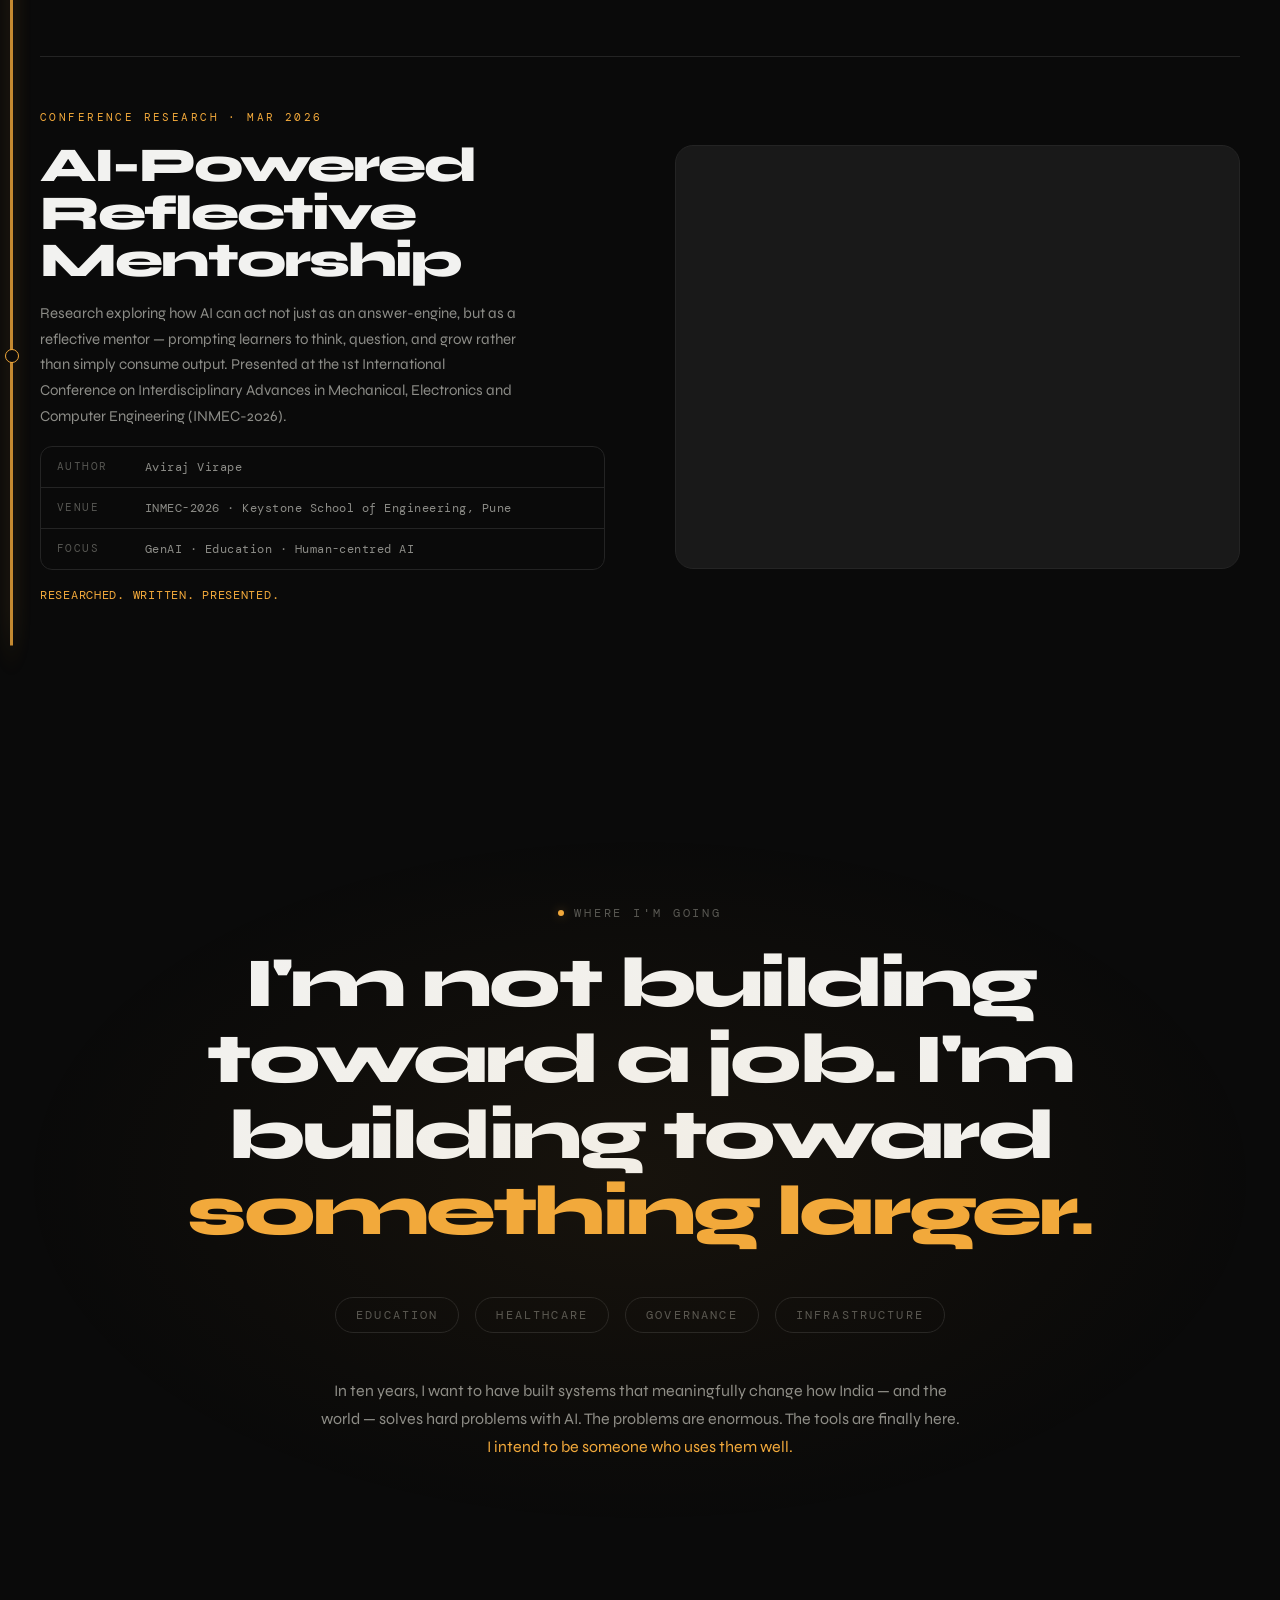
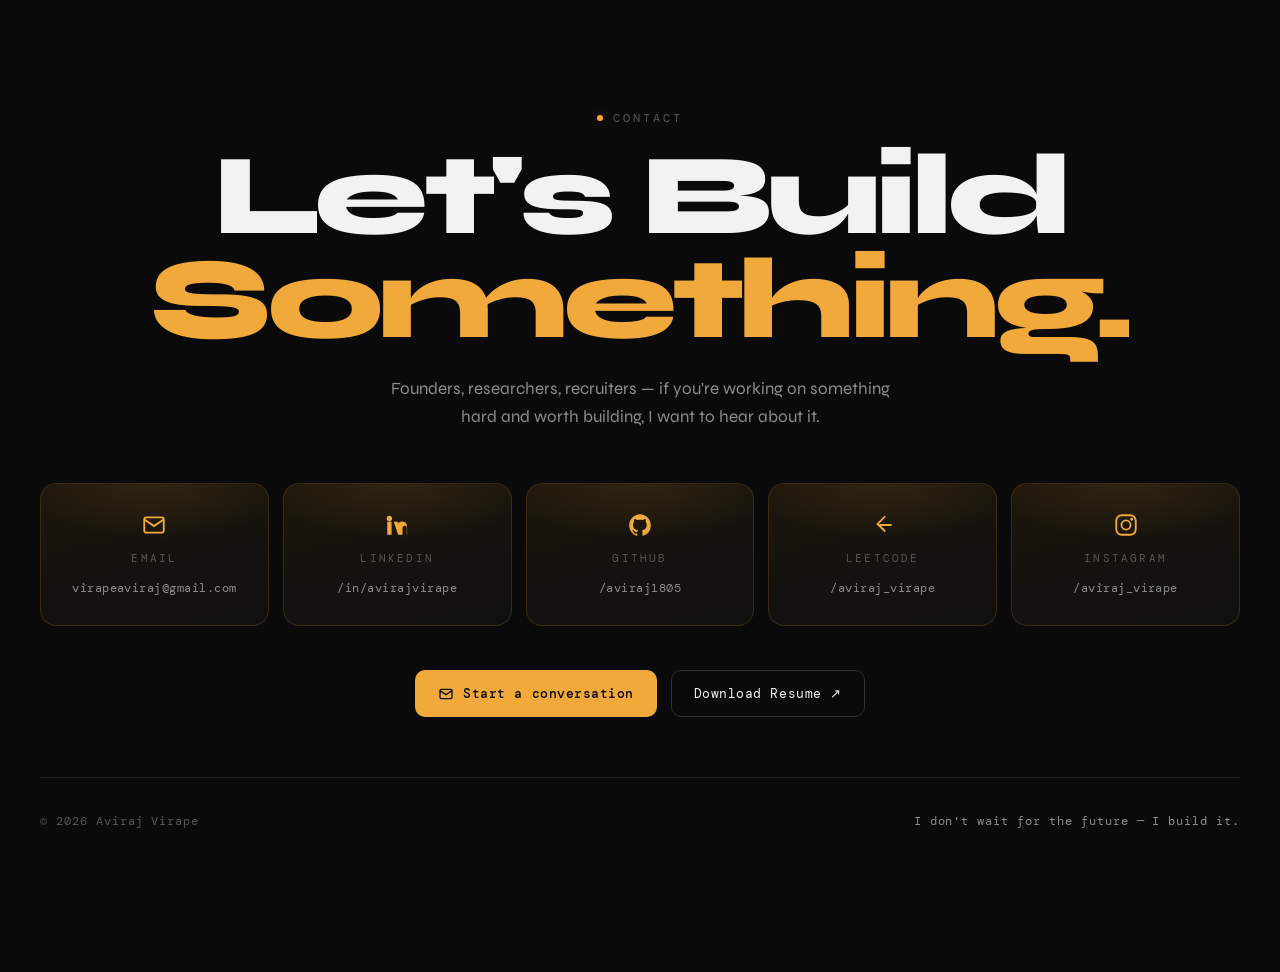
==== commit d2f6eb9f: "Add a Fix with Me showcase to the Journey section - Full-width block at the top of Journey with the " ====
--- a/index.html
+++ b/index.html
@@ -200,8 +200,9 @@
       <p class="reveal" data-d="3">
         Today I'm a final-year AI &amp; Data Science student at APCOER, Pune
         (CGPA 9.28). I founded a startup that was selected into COEP's I2I Startup
-        Program, presented research at an international conference, and ship
-        end-to-end ML projects as live apps — not because a syllabus demanded
+        Program, presented research at an international conference, built Fix
+        with Me, a bilingual AI repair assistant with verified answers and a
+        trained safety gate, and ship end-to-end ML projects as live apps — not because a syllabus demanded
         it, but because I genuinely cannot stop building.
       </p>
       <p class="reveal" data-d="3">
@@ -696,7 +697,7 @@
   </div>
 </section>
 
-<!-- ===================== JOURNEY (Mahaguru / Innovexis / Research) ===================== -->
+<!-- ===================== JOURNEY (Fix with Me / Mahaguru / Innovexis / Research) ===================== -->
 <section class="journey section-pad" id="journey">
   <div class="wrap">
     <div class="circuit" aria-hidden="true">
@@ -705,7 +706,45 @@
     </div>
     <div class="section-head">
       <span class="label reveal" ><span class="dot"></span>The Journey</span>
-      <h2 class="section-title reveal" data-d="1">Ventures, industry,<br/>and research.</h2>
+      <h2 class="section-title reveal" data-d="1">Products, ventures,<br/>industry and research.</h2>
+    </div>
+
+    <!-- Fix with Me showcase -->
+    <div class="feature feature--wide reveal" data-d="1">
+      <div class="feature__body">
+        <span class="feature__kicker">Flagship Build · Solo · Live 2026</span>
+        <h3 class="feature__title">FIX WITH ME</h3>
+        <p class="feature__sub">An AI repair assistant that knows when to say stop.</p>
+        <p class="feature__text showcase__text">
+          Built end to end for Indian households: a user describes a broken fan, extension board, headphones or
+          toy in English, Hindi or Hinglish, by text, voice or photo. Fixy, the robot guide, asks only the
+          questions that matter, names the likely fault with a calibrated confidence, and walks through a safe,
+          sourced repair with tools, time, a rupee estimate and part links. Every claim is checked against
+          sources, and every hazard ends the session with a clear stop screen.
+        </p>
+      </div>
+      <a class="frame showcase__strip" data-img="assets/fixwithme-screens.jpg" href="https://fixwithme.avirajvirape601.workers.dev" target="_blank" rel="noopener" aria-label="Open the Fix with Me live app">
+        <img src="assets/fixwithme-screens.jpg" alt="Fix with Me screens: home, diagnosis chat, repair guide, guided step and safety stop" loading="lazy" decoding="async" />
+      </a>
+      <ol class="pipeline">
+        <li class="pipeline__step"><span class="pipeline__no">01</span><b>Safety gate</b><span>Rules in three languages plus a TF-IDF + logistic regression classifier (0.68 MB, about 0.2 ms per message). Hazard recall 67.2% to 89.1%.</span></li>
+        <li class="pipeline__step"><span class="pipeline__no">02</span><b>Bayesian diagnosis</b><span>Picks the most informative next question over a curated knowledge base. 90.7% top-1 vs 81.3% for plain Gemini.</span></li>
+        <li class="pipeline__step"><span class="pipeline__no">03</span><b>Verified answers</b><span>Hybrid RAG on Supabase (pgvector + PGroonga, RRF) with per-claim Gemma checks. 0% unsupported claims vs 34%.</span></li>
+        <li class="pipeline__step"><span class="pipeline__no">04</span><b>Shipped and tested</b><span>FastAPI and Docker on Render, Next.js PWA on Cloudflare Workers, 118 pytest tests and a CI safety gate.</span></li>
+      </ol>
+      <div class="feature__metrics mission__metrics">
+        <div class="feature__metric"><div class="n">94</div><div class="l">Benchmark<br/>cases</div></div>
+        <div class="feature__metric"><div class="n">96.0%</div><div class="l">Top-3<br/>diagnosis</div></div>
+        <div class="feature__metric"><div class="n">92.5%</div><div class="l">Correct<br/>answers</div></div>
+        <div class="feature__metric"><div class="n">100%</div><div class="l">Retrieval<br/>recall@5</div></div>
+        <div class="feature__metric"><div class="n">0%</div><div class="l">False<br/>stops</div></div>
+      </div>
+      <div class="mission__links">
+        <a class="mission__link" href="https://fixwithme.avirajvirape601.workers.dev" target="_blank" rel="noopener"><svg viewBox="0 0 24 24" fill="none" stroke="currentColor" stroke-width="2"><path d="M7 17 17 7M9 7h8v8"/></svg> Try Fix with Me</a>
+        <a class="mission__link" href="https://github.com/aviraj1805/FixWithMe" target="_blank" rel="noopener"><svg viewBox="0 0 24 24" fill="none" stroke="currentColor" stroke-width="2"><path d="M7 17 17 7M9 7h8v8"/></svg> Source</a>
+        <a class="mission__link" href="https://github.com/aviraj1805/FixWithMe/blob/main/eval/reports/qa-v1-2026-10-24.md" target="_blank" rel="noopener"><svg viewBox="0 0 24 24" fill="none" stroke="currentColor" stroke-width="2"><path d="M7 17 17 7M9 7h8v8"/></svg> QA report</a>
+      </div>
+      <div class="feature__tagline">Diagnose. Verify. Stop when it matters.</div>
     </div>
 
     <!-- Mahaguru AI -->
--- a/css/sections.css
+++ b/css/sections.css
@@ -674,6 +674,35 @@
   text-transform: uppercase;
 }
 
+/* Wide showcase (Fix with Me) */
+.feature--wide { display: flex; flex-direction: column; gap: 28px; }
+.showcase__text { max-width: 760px; }
+.showcase__strip { display: block; width: 100%; border-radius: 18px; overflow: hidden; }
+.showcase__strip img { display: block; width: 100%; height: auto; }
+.pipeline {
+  list-style: none;
+  margin: 0;
+  padding: 0;
+  display: grid;
+  grid-template-columns: repeat(4, minmax(0, 1fr));
+  gap: 16px;
+}
+.pipeline__step {
+  display: flex;
+  flex-direction: column;
+  gap: 8px;
+  padding: 18px;
+  border: 1px solid var(--border);
+  border-radius: 14px;
+  font-size: 13.5px;
+  line-height: 1.6;
+  color: var(--text-2);
+}
+.pipeline__step b { font-family: var(--font-display); font-size: 17px; color: var(--text); letter-spacing: -0.02em; }
+.pipeline__no { font-family: var(--font-mono); font-size: 11px; letter-spacing: 0.2em; color: var(--accent); }
+@media (max-width: 980px) { .pipeline { grid-template-columns: repeat(2, minmax(0, 1fr)); } }
+@media (max-width: 560px) { .pipeline { grid-template-columns: 1fr; } }
+
 /* Media frame */
 .feature__media .frame {
   width: 100%;
